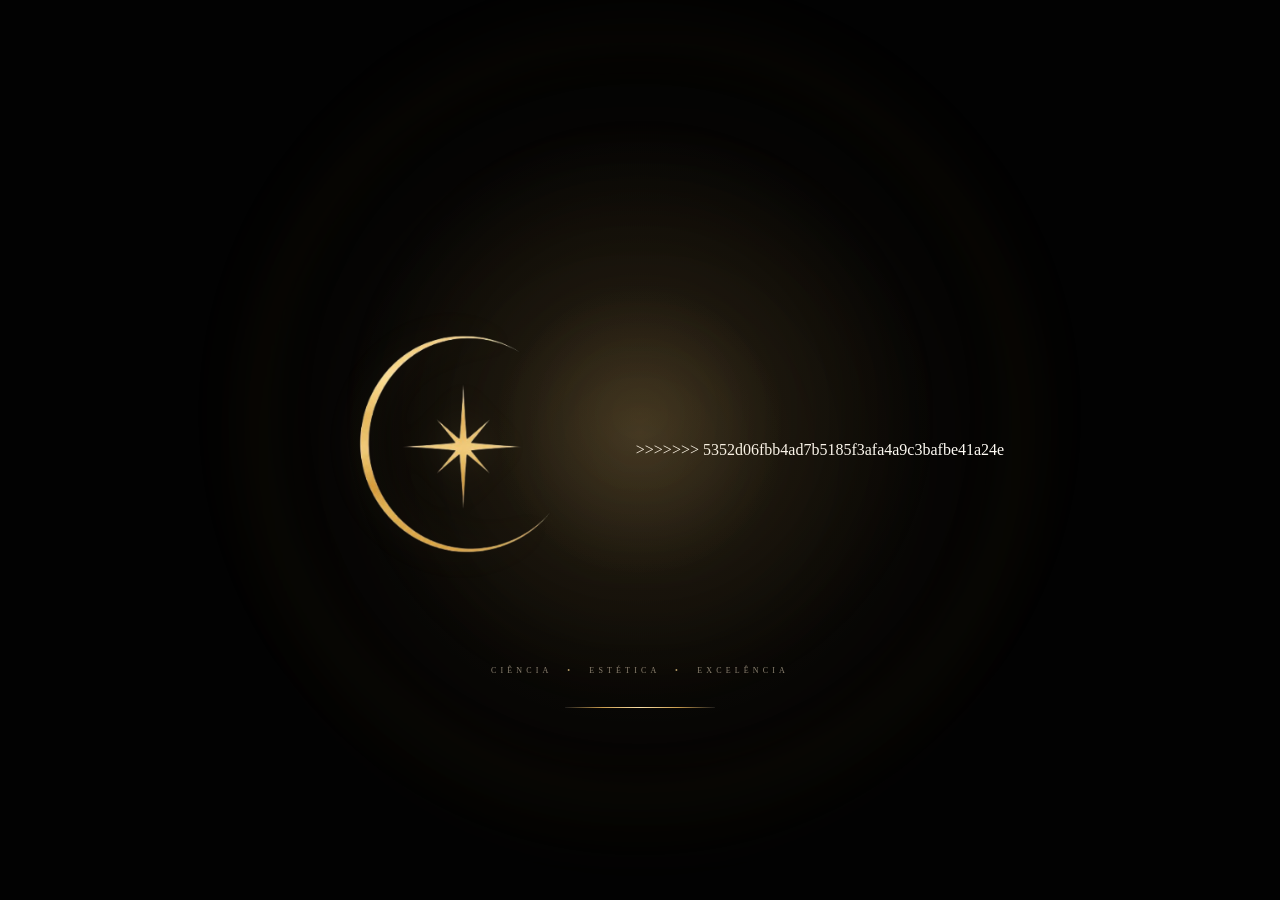
==== index.html @ 4d667b80 "Atualizar site da Orion Clinic" ====
<!doctype html>
<html lang="pt-BR">
<head>
  <meta charset="utf-8">
  <meta name="viewport" content="width=device-width, initial-scale=1">
  <meta name="description" content="ÓRION CLINIC — Ciência, Estética e Excelência. Procedimentos estéticos, resultados e formação profissional com Dr. Jeean Bernardes.">
<<<<<<< HEAD
  <title>ÓRION CLINIC — Ciência | Estética | Excelência</title>
  <link rel="preconnect" href="https://fonts.googleapis.com">
  <link rel="preconnect" href="https://fonts.gstatic.com" crossorigin>
  <link href="https://fonts.googleapis.com/css2?family=Cormorant+Garamond:wght@400;500;600;700&family=Manrope:wght@300;400;500;600;700&display=swap" rel="stylesheet">
  <link rel="stylesheet" href="css/style.css">
</head>
<body>
  <!-- Abertura com a logo real em PNG transparente -->
  <div class="intro" id="intro" aria-label="ÓRION CLINIC">
    <div class="intro-noise"></div>
    <div class="intro-orbit intro-orbit-a"></div>
    <div class="intro-orbit intro-orbit-b"></div>
    <div class="intro-glow"></div>
    <div class="intro-center">
      <div class="intro-line"></div>
      <img class="intro-logo" src="assets/logo/orion-logo-transparent.png" alt="ÓRION CLINIC">
      <p>CIÊNCIA <i></i> ESTÉTICA <i></i> EXCELÊNCIA</p>
    </div>
    <div class="intro-progress"><span></span></div>
=======
  <title>ÓRION CLINIC — Ciência, Estética e Excelência</title>
  <link rel="preconnect" href="https://fonts.googleapis.com">
  <link rel="preconnect" href="https://fonts.gstatic.com" crossorigin>
  <link href="https://fonts.googleapis.com/css2?family=Cormorant+Garamond:wght@400;500;600&family=Manrope:wght@400;500;600;700&display=swap" rel="stylesheet">
  <link rel="stylesheet" href="css/style.css">
</head>
<body>
  <div class="intro" id="intro" aria-label="ÓRION CLINIC">
    <div class="intro-aura"></div>
    <div class="intro-orbit intro-orbit-1"></div>
    <div class="intro-orbit intro-orbit-2"></div>
    <div class="intro-stage">
      <div class="intro-stage-sheen"></div>
      <img src="assets/logo/orion-symbol-original-upload.png" alt="ÓRION — símbolo original" class="intro-logo">
      <div class="intro-stage-glow"></div>
    </div>
    <div class="intro-caption">CIÊNCIA <span>•</span> ESTÉTICA <span>•</span> EXCELÊNCIA</div>
    <div class="intro-loader"><span></span></div>
>>>>>>> 5352d06fbb4ad7b5185f3afa4a9c3bafbe41a24e
  </div>

  <div class="site" id="site">
    <header class="header" id="header">
<<<<<<< HEAD
      <a class="brand" href="#inicio" aria-label="Órion Clinic — início">
        <img src="assets/logo/orion-logo-transparent.png" alt="ÓRION CLINIC">
      </a>
=======
      <a href="#inicio" class="brand" aria-label="Órion Clinic — Início">
        <img src="assets/logo/orion-logo-exact-ivory.png" alt="ÓRION CLINIC">
      </a>

>>>>>>> 5352d06fbb4ad7b5185f3afa4a9c3bafbe41a24e
      <nav class="nav" id="nav">
        <a class="active" href="#inicio">Início</a>
        <a href="#procedimentos">Procedimentos</a>
        <a href="#especialista">Dr. Jeean</a>
<<<<<<< HEAD
        <a href="#formacao">Cursos</a>
        <a href="#resultados">Resultados</a>
        <a href="#contato">Contato</a>
      </nav>
      <a class="header-cta whatsapp-link" data-message="Olá! Gostaria de agendar uma avaliação na Órion Clinic." href="https://wa.me/5531984200339" target="_blank" rel="noopener">
        <span>Agendar avaliação</span><b>↗</b>
      </a>
      <button class="menu-toggle" id="menuToggle" aria-label="Abrir menu" aria-expanded="false"><span></span><span></span></button>
=======
        <a href="cursos.html">Formação</a>
        <a href="#resultados">Resultados</a>
        <a href="#contato">Contato</a>
      </nav>

      <a class="header-cta whatsapp-link" data-message="Olá! Gostaria de agendar uma avaliação na Órion Clinic." href="https://wa.me/5531984200339" target="_blank" rel="noopener">
        <span>Agendar avaliação</span>
        <span class="btn-arrow">↗</span>
      </a>

      <button class="menu-toggle" id="menuToggle" aria-label="Abrir menu" aria-expanded="false">
        <span></span><span></span>
      </button>
>>>>>>> 5352d06fbb4ad7b5185f3afa4a9c3bafbe41a24e
    </header>

    <main>
      <section class="hero" id="inicio">
<<<<<<< HEAD
        <div class="hero-bg"></div>
        <div class="hero-overlay"></div>
        <div class="hero-layout">
        <div class="hero-content">
          <div class="hero-kicker"><span></span> ÓRION CLINIC <span></span></div>
          <p class="eyebrow">ESTÉTICA AVANÇADA</p>
          <h1>Realce sua beleza.<br><em>Valorize sua essência.</em></h1>
          <p class="hero-copy">Tratamentos personalizados para realçar o que há de mais único em você, com segurança, sofisticação e naturalidade.</p>
          <div class="hero-actions">
            <a class="btn btn-gold" href="#procedimentos">Conhecer procedimentos <span>→</span></a>
            <a class="btn btn-whatsapp whatsapp-link" data-message="Olá! Gostaria de agendar uma avaliação na Órion Clinic." href="https://wa.me/5531984200339" target="_blank" rel="noopener">
              <span class="wa-icon">⌁</span> Falar no WhatsApp
            </a>
          </div>
        </div>
        <div class="hero-photo">
          <div class="hero-photo-glow"></div>
          <img src="assets/images/dr-jeean-inicio.jpeg" alt="Dr. Jeean Bernardes" fetchpriority="high">
          <div class="hero-photo-caption"><span>DR. JEEAN BERNARDES</span><small>HARMONIZAÇÃO OROFACIAL</small></div>
        </div>
        </div>
        <div class="hero-side"><span>BELEZA</span><span>SAÚDE</span><span>CONFIANÇA</span></div>
        <a class="scroll-cue" href="#procedimentos"><span></span>Role para explorar</a>
      </section>

      <section class="procedures section" id="procedimentos">
        <div class="section-head">
          <div>
            <p class="eyebrow">PROCEDIMENTOS</p>
            <h2>Escolha o seu cuidado.<br><em>Veja de perto cada resultado.</em></h2>
          </div>
          <p class="section-intro">Cada procedimento ganhou sua própria experiência: fotos reais, detalhes e um contato direto para conversar sobre a avaliação.</p>
        </div>
        <div class="cards">
          <article class="procedure-card" data-title="Rinomodelação" data-category="Harmonização Facial" data-gallery="rinomodelacao">
            <img src="assets/procedimentos/rinomodelacao/01.png" alt="Rinomodelação — resultado" loading="lazy">
            <div class="card-shade"></div>
            <div class="card-top"><span>01</span><small>HARMONIZAÇÃO FACIAL</small></div>
            <div class="card-content">
              <h3>Rinomodelação</h3>
              <p>Veja os registros e conheça a proposta.</p>
              <button class="card-action" type="button">Ver procedimento <b>↗</b></button>
            </div>
          </article>
          <article class="procedure-card" data-title="Fios Espiculados PDO" data-category="Harmonização Facial" data-gallery="fios-espiculados-pdo">
            <img src="assets/procedimentos/fios-espiculados-pdo/01.png" alt="Fios Espiculados PDO — resultado" loading="lazy">
            <div class="card-shade"></div>
            <div class="card-top"><span>02</span><small>HARMONIZAÇÃO FACIAL</small></div>
            <div class="card-content">
              <h3>Fios Espiculados PDO</h3>
              <p>Veja os registros e conheça a proposta.</p>
              <button class="card-action" type="button">Ver procedimento <b>↗</b></button>
            </div>
          </article>
          <article class="procedure-card" data-title="Preenchimento Labial" data-category="Harmonização Facial" data-gallery="preenchimento-labial">
            <img src="assets/procedimentos/preenchimento-labial/01.png" alt="Preenchimento labial — resultado" loading="lazy">
            <div class="card-shade"></div>
            <div class="card-top"><span>03</span><small>HARMONIZAÇÃO FACIAL</small></div>
            <div class="card-content">
              <h3>Preenchimento Labial</h3>
              <p>Veja os registros e conheça a proposta.</p>
              <button class="card-action" type="button">Ver procedimento <b>↗</b></button>
            </div>
          </article>
          <article class="procedure-card" data-title="Estética Corporal" data-category="Estética Corporal" data-gallery="estetica-corporal">
            <img src="assets/procedimentos/estetica-corporal/capa.jpeg" alt="Estética Corporal" loading="lazy">
            <div class="card-shade"></div>
            <div class="card-top"><span>04</span><small>ESTÉTICA CORPORAL</small></div>
            <div class="card-content">
              <h3>Estética Corporal</h3>
              <p>Conheça a área de atendimento.</p>
              <button class="card-action" type="button">Ver procedimento <b>↗</b></button>
=======
        <div class="hero-media">
          <img src="assets/images/image-02.jpeg" alt="Atendimento estético na Órion Clinic">
        </div>
        <div class="hero-overlay"></div>
        <div class="hero-light"></div>
        <div class="hero-content reveal">
          <p class="eyebrow">ÓRION CLINIC · PARAUAPEBAS — PA</p>
          <h1>Realce sua beleza.<br><em>Valorize sua essência.</em></h1>
          <p class="hero-copy">Uma experiência estética pensada para valorizar seus traços, sua identidade e a sua forma de se sentir bem.</p>
          <div class="hero-actions">
            <a href="#procedimentos" class="btn btn-gold">Conhecer procedimentos <span>↗</span></a>
            <a href="https://wa.me/5531984200339" class="btn btn-ghost whatsapp-link" data-message="Olá! Gostaria de agendar uma avaliação na Órion Clinic." target="_blank" rel="noopener">
              <span class="whatsapp-icon" aria-hidden="true">WA</span> Falar no WhatsApp
            </a>
          </div>
        </div>
        <div class="hero-meta reveal">
          <span>BELEZA</span><i></i><span>SAÚDE</span><i></i><span>CONFIANÇA</span>
        </div>
        <a href="#procedimentos" class="scroll-cue" aria-label="Ir para procedimentos">
          <span class="scroll-dot"></span>
          <span>Explorar</span>
        </a>
      </section>

      <section class="procedures section" id="procedimentos">
        <div class="section-intro-row reveal">
          <div>
            <p class="eyebrow">PROCEDIMENTOS</p>
            <h2>Tratamentos com presença.<br><em>Resultados para olhar de perto.</em></h2>
          </div>
          <p class="section-intro">Conheça alguns dos procedimentos já apresentados pela clínica. Abra cada card para ver apenas as imagens correspondentes e falar diretamente com a equipe.</p>
        </div>

        <div class="procedure-grid">
          <article class="procedure-card reveal" data-title="Rinomodelação" data-category="Harmonização Facial" data-gallery="rinomodelacao">
            <div class="card-image"><img src="assets/procedimentos/rinomodelacao/01.png" alt="Rinomodelação" loading="lazy"></div>
            <div class="card-gradient"></div>
            <div class="card-index">01</div>
            <div class="card-content">
              <div class="card-category">HARMONIZAÇÃO FACIAL</div>
              <h3>Rinomodelação</h3>
              <button class="card-link" type="button">Ver resultados <span>↗</span></button>
            </div>
          </article>

          <article class="procedure-card reveal" data-title="Fios Espiculados PDO" data-category="Harmonização Facial" data-gallery="fios-espiculados-pdo">
            <div class="card-image"><img src="assets/procedimentos/fios-espiculados-pdo/01.png" alt="Fios Espiculados PDO" loading="lazy"></div>
            <div class="card-gradient"></div>
            <div class="card-index">02</div>
            <div class="card-content">
              <div class="card-category">HARMONIZAÇÃO FACIAL</div>
              <h3>Fios Espiculados PDO</h3>
              <button class="card-link" type="button">Ver resultados <span>↗</span></button>
            </div>
          </article>

          <article class="procedure-card reveal" data-title="Preenchimento Labial" data-category="Harmonização Facial" data-gallery="preenchimento-labial">
            <div class="card-image"><img src="assets/procedimentos/preenchimento-labial/01.png" alt="Preenchimento Labial" loading="lazy"></div>
            <div class="card-gradient"></div>
            <div class="card-index">03</div>
            <div class="card-content">
              <div class="card-category">HARMONIZAÇÃO FACIAL</div>
              <h3>Preenchimento Labial</h3>
              <button class="card-link" type="button">Ver resultados <span>↗</span></button>
            </div>
          </article>

          <article class="procedure-card reveal" data-title="Estética Corporal" data-category="Estética Corporal" data-gallery="estetica-corporal">
            <div class="card-image"><video class="card-video" src="assets/videos/estetica-corporal.mp4" muted autoplay loop playsinline preload="metadata" aria-label="Vídeo — Estética Corporal"></video></div>
            <div class="card-gradient"></div>
            <div class="card-index">04</div>
            <div class="card-content">
              <div class="card-category">ESTÉTICA CORPORAL</div>
              <h3>Estética Corporal</h3>
              <button class="card-link" type="button">Conhecer área <span>↗</span></button>
>>>>>>> 5352d06fbb4ad7b5185f3afa4a9c3bafbe41a24e
            </div>
          </article>
        </div>
      </section>

      <section class="specialist" id="especialista">
<<<<<<< HEAD
        <div class="specialist-photo">
          <img src="assets/images/image-01.jpeg" alt="Dr. Jeean Bernardes" loading="lazy">
          <div class="photo-caption"><span>DR. JEEAN BERNARDES</span><small>HARMONIZAÇÃO OROFACIAL</small></div>
        </div>
        <div class="specialist-info">
          <p class="eyebrow">O ESPECIALISTA</p>
          <h2>Dr. Jeean<br><em>Bernardes</em></h2>
          <p class="specialist-copy">Especialista em valorizar a beleza de forma personalizada, unindo técnica, sensibilidade estética e atenção a cada detalhe do atendimento.</p>
          <div class="credentials">
            <div><strong>HOF</strong><span>Harmonização Orofacial</span></div>
            <div><strong>Professor</strong><span>Atuação como professor na área</span></div>
            <div><strong>Palestrante</strong><span>Participação em eventos e apresentações</span></div>
            <div><strong>Mentor</strong><span>Atuação como mentor de outros profissionais</span></div>
            <div><strong>HOF TREND X</strong><span>Área e proposta associada à sua atuação</span></div>
          </div>
          <a class="text-link" href="#formacao">Conhecer formação profissional <span>→</span></a>
        </div>
      </section>

      <!-- Formação / cursos: sem inventar nomes, datas ou investimentos não fornecidos -->
      <section class="formation section" id="formacao">
        <div class="formation-intro">
          <div>
            <p class="eyebrow">FORMAÇÃO PROFISSIONAL</p>
            <h2>Aprenda com quem<br><em>atua na prática.</em></h2>
          </div>
          <p>Uma área dedicada aos cursos, mentorias e experiências profissionais do Dr. Jeean Bernardes. Consulte a programação atual diretamente com a equipe.</p>
        </div>
        <div class="course-feature">
          <div class="course-visual">
            <img src="assets/images/image-06.jpeg" alt="Dr. Jeean Bernardes — formação profissional" loading="lazy">
            <div class="course-visual-overlay"></div>
            <div class="course-mark">ÓRION<br><span>EDUCAÇÃO</span></div>
          </div>
          <div class="course-copy">
            <span class="course-number">FORMAÇÃO · 01</span>
            <h3>Cursos e<br><em>aperfeiçoamento</em></h3>
            <p>Conheça as formações disponíveis, o conteúdo de cada curso, formato das aulas, próximas turmas e condições de inscrição.</p>
            <div class="course-points">
              <div><b>01</b><span>Conteúdo e programa</span></div>
              <div><b>02</b><span>Formato e dinâmica</span></div>
              <div><b>03</b><span>Datas e próximas turmas</span></div>
            </div>
            <button class="btn btn-gold course-open" type="button">Quero conhecer os cursos <span>↗</span></button>
          </div>
        </div>
        <div class="education-strip">
          <div><span>PROFESSOR</span><strong>Experiência profissional</strong></div>
          <div><span>MENTOR</span><strong>Desenvolvimento de profissionais</strong></div>
          <div><span>PALESTRANTE</span><strong>Eventos e apresentações</strong></div>
          <div><span>HOF TREND X</span><strong>Atuação na área</strong></div>
        </div>
      </section>

      <section class="results section" id="resultados">
        <div class="section-head compact">
          <div><p class="eyebrow">RESULTADOS</p><h2>Imagens reais.<br><em>Detalhes que fazem a diferença.</em></h2></div>
          <p class="section-intro">Uma seleção de registros já presentes no projeto. Cada procedimento pode ser consultado individualmente para ver somente as imagens correspondentes.</p>
        </div>
        <div class="gallery">
          <figure class="gallery-tall"><img src="assets/procedimentos/rinomodelacao/01.png" alt="Rinomodelação — resultado" loading="lazy"><figcaption>Rinomodelação <span>↗</span></figcaption></figure>
          <figure><img src="assets/procedimentos/rinomodelacao/02.png" alt="Rinomodelação — resultado" loading="lazy"><figcaption>Rinomodelação <span>↗</span></figcaption></figure>
          <figure><img src="assets/procedimentos/fios-espiculados-pdo/01.png" alt="Fios Espiculados PDO — resultado" loading="lazy"><figcaption>Fios Espiculados PDO <span>↗</span></figcaption></figure>
          <figure class="gallery-wide"><img src="assets/procedimentos/preenchimento-labial/01.png" alt="Preenchimento labial — resultado" loading="lazy"><figcaption>Preenchimento Labial <span>↗</span></figcaption></figure>
          <figure class="gallery-video"><video src="assets/resultados/resultado-clinica.mp4" controls playsinline preload="metadata" poster="assets/procedimentos/estetica-corporal/capa.jpeg"></video><figcaption>Estética Corporal <span>▶</span></figcaption></figure>
=======
        <div class="specialist-photo reveal">
          <img src="assets/images/image-01.jpeg" alt="Dr. Jeean Bernardes" loading="lazy">
          <div class="specialist-photo-shade"></div>
          <div class="specialist-photo-label"><span>ÓRION CLINIC</span> DR. JEEAN BERNARDES <b>HARMONIZAÇÃO OROFACIAL</b></div>
          <div class="specialist-photo-stamp">DR. JEEAN<br><em>BERNARDES</em></div>
        </div>

        <div class="specialist-copy reveal">
          <p class="eyebrow">O ESPECIALISTA</p>
          <h2>Dr. Jeean<br><em>Bernardes</em></h2>
          <p class="lead">A clínica apresenta o Dr. Jeean Bernardes em uma atuação que conecta Harmonização Orofacial, ensino, palestras e mentorias, aproximando a prática profissional da formação de outros profissionais.</p>

          <div class="specialist-intro-panel">
            <span class="specialist-panel-number">01</span>
            <div>
              <small>ATUAÇÃO PROFISSIONAL</small>
              <h3>Uma presença que vai além do consultório.</h3>
              <p>Além da atuação em Harmonização Orofacial, o projeto destaca o Dr. Jeean como professor, palestrante e mentor. A formação profissional aparece como uma extensão natural dessa atuação apresentada pela clínica.</p>
            </div>
          </div>

          <div class="specialist-points">
            <article>
              <div class="point-top"><span>01</span><small>HARMONIZAÇÃO</small></div>
              <h3>HOF</h3>
              <p>Harmonização Orofacial como uma das principais frentes apresentadas pela clínica.</p>
            </article>
            <article>
              <div class="point-top"><span>02</span><small>ENSINO</small></div>
              <h3>Professor</h3>
              <p>Atuação como professor na área, conectando prática e formação profissional.</p>
            </article>
            <article>
              <div class="point-top"><span>03</span><small>CONTEÚDO</small></div>
              <h3>Palestrante</h3>
              <p>Participação em eventos e apresentações dentro da atuação profissional.</p>
            </article>
            <article>
              <div class="point-top"><span>04</span><small>DESENVOLVIMENTO</small></div>
              <h3>Mentor</h3>
              <p>Atuação como mentor de outros profissionais, dentro da proposta de formação.</p>
            </article>
          </div>

          <div class="specialist-trend">
            <div class="trend-mark">HOF<br><em>TREND X</em></div>
            <div>
              <span>DESTAQUE DE ATUAÇÃO</span>
              <h4>HOF TREND X</h4>
              <p>Área e proposta associada à atuação profissional do Dr. Jeean, também apresentada na frente de formação da clínica.</p>
            </div>
          </div>

          <div class="specialist-details">
            <div>
              <span>O QUE ESTA ÁREA REÚNE</span>
              <p>Atendimento, ensino, palestras, mentorias e uma proposta de formação apresentada pela Órion Clinic.</p>
            </div>
            <div>
              <span>PARA QUEM QUER SABER MAIS</span>
              <p>A equipe pode orientar sobre a formação profissional, os cursos disponíveis e os próximos detalhes.</p>
            </div>
          </div>

          <div class="specialist-actions">
            <a class="btn btn-dark" href="cursos.html">Conhecer a formação <span>↗</span></a>
            <a class="btn btn-whatsapp whatsapp-link" data-message="Olá! Gostaria de conhecer mais sobre a atuação e a formação do Dr. Jeean Bernardes." href="https://wa.me/5531984200339" target="_blank" rel="noopener"><span class="whatsapp-icon">WA</span> Falar com a equipe</a>
          </div>
        </div>
      </section>

      <section class="formation section" id="formacao">
        <div class="formation-top reveal">
          <div>
            <p class="eyebrow">FORMAÇÃO PROFISSIONAL</p>
            <h2>Do consultório<br><em>para a sala de aula.</em></h2>
          </div>
          <p>Uma experiência profissional para quem busca conhecer a atuação do Dr. Jeean, entender os formatos disponíveis e receber as informações atualizadas diretamente com a equipe.</p>
        </div>

        <div class="formation-feature reveal">
          <div class="formation-photo">
            <img src="assets/images/image-06.jpeg" alt="Dr. Jeean Bernardes — formação profissional" loading="lazy">
            <div class="formation-photo-overlay"></div>
            <span class="vertical-label">FORMAÇÃO · ÓRION</span>
          </div>
          <div class="formation-card">
            <div class="formation-card-top"><span>01</span><small>FORMAÇÃO PROFISSIONAL</small></div>
            <h3>Conheça os<br><em>cursos e formações.</em></h3>
            <p>Na página de formação você encontra uma apresentação mais completa e um canal direto para saber qual curso está disponível, como funciona e quais são as próximas informações.</p>
            <div class="formation-items">
              <div><span>01</span><strong>Programação atual</strong></div>
              <div><span>02</span><strong>Conteúdo e formato</strong></div>
              <div><span>03</span><strong>Datas e próximas turmas</strong></div>
            </div>
            <a class="btn btn-gold" href="cursos.html">Ver página de formação <span>↗</span></a>
          </div>
        </div>
      </section>

      <section class="results section" id="resultados">
        <div class="section-intro-row reveal">
          <div>
            <p class="eyebrow">RESULTADOS</p>
            <h2>Registros reais.<br><em>Uma leitura mais cuidadosa.</em></h2>
          </div>
          <p class="section-intro">Uma seleção de imagens e um vídeo já enviados para o projeto. Os registros são apresentados de forma limpa, com espaço para visualizar cada procedimento sem distrações.</p>
        </div>

        <div class="results-grid">
          <figure class="result-main reveal">
            <img src="assets/procedimentos/rinomodelacao/02.png" alt="Rinomodelação — registro" loading="lazy">
            <figcaption><span>Rinomodelação</span><b>↗</b></figcaption>
          </figure>
          <figure class="result-small reveal">
            <img src="assets/procedimentos/fios-espiculados-pdo/02.png" alt="Fios Espiculados PDO — registro" loading="lazy">
            <figcaption><span>Fios Espiculados PDO</span><b>↗</b></figcaption>
          </figure>
          <figure class="result-small reveal">
            <img src="assets/procedimentos/preenchimento-labial/03.png" alt="Preenchimento Labial — registro" loading="lazy">
            <figcaption><span>Preenchimento Labial</span><b>↗</b></figcaption>
          </figure>
          <figure class="result-wide reveal">
            <img src="assets/procedimentos/preenchimento-labial/04.png" alt="Preenchimento Labial — detalhe" loading="lazy">
            <figcaption><span>Detalhes do resultado</span><b>↗</b></figcaption>
          </figure>
          <figure class="result-video reveal">
            <video src="assets/videos/estetica-corporal.mp4" muted autoplay loop playsinline preload="metadata" aria-label="Vídeo — Estética Corporal"></video>
            <div class="video-badge"><span class="video-dot"></span> VÍDEO</div>
            <figcaption><span>Estética Corporal</span><b>▶</b></figcaption>
          </figure>
>>>>>>> 5352d06fbb4ad7b5185f3afa4a9c3bafbe41a24e
        </div>
      </section>

      <section class="location" id="contato">
<<<<<<< HEAD
        <div class="location-copy">
          <p class="eyebrow">ONDE ESTAMOS</p>
          <h2>Seu cuidado começa<br><em>pelo encontro.</em></h2>
          <p class="location-text">Estamos em Parauapebas, no Maranhão. Encontre a clínica no Google, confira as informações do local e, se já foi atendido, deixe sua avaliação para compartilhar sua experiência.</p>
          <div class="address-card">
            <span class="address-icon">⌖</span>
            <div><small>ENDEREÇO</small><strong>R. E, 901 — Maranhão<br>Parauapebas — PA, 68515-000</strong></div>
          </div>
          <div class="location-rating">
            <span class="rating-score">5,0</span>
            <span class="rating-stars" aria-label="5 de 5 estrelas">★★★★★</span>
            <span class="rating-label">14 avaliações no Google</span>
          </div>
          <div class="location-actions">
            <a class="btn btn-gold" href="https://www.google.com/maps/place/Instituto+Dr+Jeean+Bernardes/data=!4m2!3m1!1s0x0:0x12e4fb27f5d7a453?sa=X&ved=1t:2428&hl=pt-BR&gl=br&ictx=111" target="_blank" rel="noopener">Ver localização <span>↗</span></a>
            <a class="btn btn-review" href="https://search.google.com/local/writereview?placeid=ChIJ30Ff3H9R3ZIRU6TX9Sf75BI" target="_blank" rel="noopener">Avaliar no Google <span>★</span></a>
            <a class="btn btn-outline whatsapp-link" data-message="Olá! Estou em Parauapebas e gostaria de saber mais sobre a Órion Clinic." href="https://wa.me/5531984200339" target="_blank" rel="noopener"><span class="wa-icon">⌁</span> Falar com a clínica</a>
          </div>
        </div>
        <div class="map-card">
          <iframe title="Localização do Instituto Dr Jeean Bernardes" src="https://www.google.com/maps?q=Instituto%20Dr%20Jeean%20Bernardes%2C%20R.%20E%2C%20901%2C%20Parauapebas%20-%20PA%2C%2068515-000&query_place_id=ChIJ30Ff3H9R3ZIRU6TX9Sf75BI&output=embed" loading="lazy" referrerpolicy="no-referrer-when-downgrade"></iframe>
          <div class="map-overlay"><span>ÓRION CLINIC</span><small>Parauapebas · PA · VER NO GOOGLE</small></div>
=======
        <div class="location-copy reveal">
          <p class="eyebrow">ONDE ESTAMOS</p>
          <h2>Seu próximo encontro<br><em>começa aqui.</em></h2>
          <p class="lead">Para avaliação, informações sobre procedimentos ou formação profissional, fale diretamente com a equipe.</p>

          <div class="address-card">
            <div class="address-icon">⌖</div>
            <div>
              <span>ENDEREÇO</span>
              <strong>R. E, 901 — Maranhão<br>Parauapebas — PA, 68515-000</strong>
            </div>
          </div>

          <div class="location-actions">
            <a href="https://www.google.com/maps/search/?api=1&query=R.%20E%2C%20901%2C%20Maranh%C3%A3o%2C%20Parauapebas%20-%20PA%2C%2068515-000" class="btn btn-dark" target="_blank" rel="noopener">Abrir no Google Maps <span>↗</span></a>
            <a href="https://wa.me/5531984200339" class="btn btn-whatsapp whatsapp-link" data-message="Olá! Gostaria de falar com a Órion Clinic e saber mais sobre os atendimentos." target="_blank" rel="noopener"><span class="whatsapp-icon">WA</span> Falar com a clínica</a>
          </div>
        </div>

        <div class="map-wrap reveal">
          <div class="map-frame">
            <iframe title="Mapa — Órion Clinic" src="https://www.google.com/maps?q=R.%20E%2C%20901%2C%20Maranh%C3%A3o%2C%20Parauapebas%20-%20PA%2C%2068515-000&output=embed" loading="lazy" referrerpolicy="no-referrer-when-downgrade"></iframe>
            <div class="map-vignette"></div>
            <div class="map-label"><span>ÓRION CLINIC</span><small>Parauapebas · PA</small></div>
          </div>
>>>>>>> 5352d06fbb4ad7b5185f3afa4a9c3bafbe41a24e
        </div>
      </section>
    </main>

    <footer class="footer">
<<<<<<< HEAD
      <img src="assets/logo/orion-logo-transparent.png" alt="ÓRION CLINIC">
      <span>CIÊNCIA · ESTÉTICA · EXCELÊNCIA</span>
=======
      <div class="footer-brand"><img src="assets/logo/orion-logo-exact-ivory.png" alt="ÓRION CLINIC"><span>CIÊNCIA · ESTÉTICA · EXCELÊNCIA</span></div>
      <div class="footer-links"><a href="#inicio">Início</a><a href="#procedimentos">Procedimentos</a><a href="cursos.html">Formação</a><a href="#contato">Contato</a></div>
>>>>>>> 5352d06fbb4ad7b5185f3afa4a9c3bafbe41a24e
      <small>© 2026 Órion Clinic. Todos os direitos reservados.</small>
    </footer>
  </div>

<<<<<<< HEAD
  <!-- Modal de procedimento -->
=======
>>>>>>> 5352d06fbb4ad7b5185f3afa4a9c3bafbe41a24e
  <div class="procedure-modal" id="procedureModal" aria-hidden="true">
    <div class="modal-backdrop"></div>
    <div class="modal-panel">
      <button class="modal-close" id="modalClose" aria-label="Fechar">×</button>
<<<<<<< HEAD
      <div class="modal-gallery">
        <div class="modal-main-image modal-main-media">
          <img id="modalImage" src="" alt="">
          <video id="modalVideo" controls playsinline preload="metadata"></video>
        </div>
        <div class="modal-thumbs" id="modalThumbs"></div>
      </div>
      <div class="modal-body">
        <p class="eyebrow" id="modalCategory">PROCEDIMENTO</p>
        <h2 id="modalTitle"></h2>
        <p class="modal-description" id="modalDescription"></p>
        <div class="modal-details">
          <div><span>01</span><div><b>Galeria do procedimento</b><p>Veja somente os registros associados a este procedimento.</p></div></div>
          <div><span>02</span><div><b>Avaliação individual</b><p>A indicação e a abordagem são conversadas diretamente com a equipe.</p></div></div>
          <div><span>03</span><div><b>Atendimento</b><p>Fale com a Órion Clinic para receber orientações e agendar sua avaliação.</p></div></div>
        </div>
        <a class="btn btn-whatsapp whatsapp-link" id="modalWhatsapp" href="https://wa.me/5531984200339" target="_blank" rel="noopener"><span class="wa-icon">⌁</span> Quero falar sobre este procedimento</a>
=======
      <div class="modal-media" id="modalMedia"><div class="modal-media-bg"></div><img id="modalImage" src="" alt=""><video id="modalVideo" controls playsinline preload="metadata" aria-label="Vídeo do procedimento"></video><div class="modal-counter" id="modalCounter">01 / 01</div></div>
      <div class="modal-thumbs" id="modalThumbs"></div>
      <div class="modal-content">
        <p class="eyebrow" id="modalCategory">PROCEDIMENTO</p>
        <h2 id="modalTitle"></h2>
        <p id="modalDescription" class="modal-description"></p>
        <div class="modal-notes">
          <div><span>01</span><strong>Galeria exclusiva</strong><p>Somente as imagens deste procedimento aparecem aqui.</p></div>
          <div><span>02</span><strong>Avaliação individual</strong><p>A indicação e a abordagem são conversadas com a equipe.</p></div>
        </div>
        <a class="btn btn-whatsapp whatsapp-link" id="modalWhatsapp" href="https://wa.me/5531984200339" target="_blank" rel="noopener"><span class="whatsapp-icon">WA</span> Falar sobre este procedimento</a>
>>>>>>> 5352d06fbb4ad7b5185f3afa4a9c3bafbe41a24e
      </div>
    </div>
  </div>

<<<<<<< HEAD
  <!-- Modal de cursos -->
  <div class="course-modal" id="courseModal" aria-hidden="true">
    <div class="course-backdrop"></div>
    <div class="course-panel">
      <button class="modal-close" id="courseClose" aria-label="Fechar">×</button>
      <div class="course-panel-image"><img src="assets/images/image-06.jpeg" alt="Formação profissional com Dr. Jeean Bernardes"></div>
      <div class="course-panel-content">
        <p class="eyebrow">ÓRION EDUCAÇÃO</p>
        <h2>Quer saber qual curso<br><em>é o próximo?</em></h2>
        <p>Converse com a equipe para receber as informações atualizadas sobre os cursos e formações: programa, formato, datas, vagas e investimento.</p>
        <div class="course-info-list">
          <div><span>01</span><b>Programação atual</b></div>
          <div><span>02</span><b>Conteúdo e formato</b></div>
          <div><span>03</span><b>Próximas turmas</b></div>
          <div><span>04</span><b>Inscrição e condições</b></div>
        </div>
        <a class="btn btn-whatsapp whatsapp-link" id="courseWhatsapp" data-message="Olá! Gostaria de conhecer os cursos e formações do Dr. Jeean Bernardes. Poderiam me enviar a programação atual?" href="https://wa.me/5531984200339" target="_blank" rel="noopener"><span class="wa-icon">⌁</span> Quero receber as informações</a>
      </div>
    </div>
  </div>

  <a class="whatsapp whatsapp-link" data-message="Olá! Gostaria de falar com a Órion Clinic." href="https://wa.me/5531984200339" target="_blank" rel="noopener" aria-label="Falar no WhatsApp"><span class="wa-icon">⌁</span></a>
=======
  <a class="floating-whatsapp whatsapp-link" data-message="Olá! Gostaria de falar com a Órion Clinic." href="https://wa.me/5531984200339" target="_blank" rel="noopener" aria-label="Falar no WhatsApp"><span class="whatsapp-icon">WA</span></a>

>>>>>>> 5352d06fbb4ad7b5185f3afa4a9c3bafbe41a24e
  <script src="js/script.js"></script>
</body>
</html>
---- css/style.css ----
:root{
<<<<<<< HEAD
  --black:#070605;--black-2:#0c0a08;--panel:#12100d;--cream:#f4ecdd;--cream-2:#e8ddca;
  --gold:#bd9551;--gold-2:#e1c586;--gold-soft:rgba(225,197,134,.2);--line:rgba(225,197,134,.18);
  --muted:#9e9588;--muted-2:#746d63;--white:#fffdf8;--wa:#c8aa6d;
}
*{box-sizing:border-box}
html{scroll-behavior:smooth}
body{margin:0;background:var(--black);color:var(--white);font-family:Manrope,Arial,sans-serif;overflow-x:hidden}
body.lock{overflow:hidden}
a{color:inherit;text-decoration:none}button{font:inherit}

/* INTRO */
.intro{position:fixed;inset:0;z-index:9999;background:#020201;display:grid;place-items:center;overflow:hidden;transition:opacity .9s ease,visibility .9s ease}
.intro.hide{opacity:0;visibility:hidden;pointer-events:none}
.intro-noise{position:absolute;inset:-50%;opacity:.045;background-image:url("data:image/svg+xml,%3Csvg viewBox='0 0 180 180' xmlns='http://www.w3.org/2000/svg'%3E%3Cfilter id='n'%3E%3CfeTurbulence type='fractalNoise' baseFrequency='.85' numOctaves='3' stitchTiles='stitch'/%3E%3C/filter%3E%3Crect width='100%25' height='100%25' filter='url(%23n)' opacity='.8'/%3E%3C/svg%3E");transform:rotate(8deg)}
.intro-glow{position:absolute;width:620px;height:360px;border-radius:50%;background:radial-gradient(ellipse,rgba(185,145,77,.22),transparent 68%);filter:blur(25px);animation:introGlow 3s ease-in-out infinite alternate}
.intro-orbit{position:absolute;border:1px solid rgba(190,150,80,.15);border-radius:50%;transform:rotate(-18deg);animation:orbitIn 1.6s ease both}
.intro-orbit-a{width:820px;height:420px}.intro-orbit-b{width:980px;height:520px;opacity:.55;transform:rotate(28deg)}
.intro-center{position:relative;width:min(590px,78vw);display:flex;flex-direction:column;align-items:center;gap:22px;animation:introCenter 1.35s cubic-bezier(.2,.75,.2,1) both}
.intro-logo{display:block;width:min(520px,78vw);height:auto;object-fit:contain;filter:drop-shadow(0 0 22px rgba(218,180,100,.08));animation:logoIn 1.45s .15s cubic-bezier(.2,.8,.2,1) both}
.intro-line{width:80px;height:1px;background:linear-gradient(90deg,transparent,var(--gold-2),transparent);animation:lineIn 1s .5s both}
.intro-center p{margin:0;color:#b7a787;font-size:8px;letter-spacing:.5em;text-indent:.5em;opacity:.85;animation:labelIn 1s .8s both}.intro-center i{display:inline-block;width:3px;height:3px;border-radius:50%;background:var(--gold);vertical-align:middle;margin:0 12px}
.intro-progress{position:absolute;bottom:44px;width:110px;height:1px;background:rgba(255,255,255,.12);overflow:hidden}.intro-progress span{display:block;width:100%;height:100%;background:var(--gold-2);transform:translateX(-100%);animation:progress 3.35s linear both}
@keyframes introCenter{from{opacity:0;transform:translateY(18px) scale(.94);filter:blur(8px)}to{opacity:1;transform:none;filter:none}}@keyframes logoIn{from{opacity:0;transform:scale(.9)}to{opacity:1;transform:scale(1)}}@keyframes lineIn{from{width:0;opacity:0}to{width:80px;opacity:1}}@keyframes labelIn{from{opacity:0;transform:translateY(8px)}to{opacity:.85;transform:none}}@keyframes progress{to{transform:translateX(0)}}@keyframes introGlow{to{transform:scale(1.1);opacity:.75}}@keyframes orbitIn{from{opacity:0;transform:scale(.7) rotate(-18deg)}to{opacity:1;transform:scale(1) rotate(-18deg)}}

/* HEADER */
.site{opacity:0;transform:translateY(8px);transition:opacity .9s ease .15s,transform .9s ease .15s}.site.ready{opacity:1;transform:none}
.header{position:fixed;z-index:100;top:0;left:0;right:0;height:86px;display:flex;align-items:center;padding:0 4.8vw;border-bottom:1px solid transparent;transition:.35s;background:linear-gradient(180deg,rgba(5,4,3,.65),transparent)}
.header.scrolled{height:72px;background:rgba(7,6,5,.9);border-color:rgba(225,197,134,.12);backdrop-filter:blur(18px)}
.brand{width:154px;display:block}.brand img{width:100%;display:block;filter:brightness(0) invert(1) opacity(.92)}
.nav{display:flex;gap:29px;margin-left:auto;margin-right:32px;align-items:center}.nav a{position:relative;color:#b7afa4;font-size:10px;letter-spacing:.14em;text-transform:uppercase;padding:8px 0;transition:.25s}.nav a:hover,.nav a.active{color:#fff}.nav a.active:after{content:"";position:absolute;left:0;right:0;bottom:0;margin:auto;width:22px;height:1px;background:var(--gold-2)}
.header-cta{height:43px;border:1px solid rgba(224,196,138,.55);padding:0 17px 0 19px;display:flex;align-items:center;gap:16px;font-size:9px;letter-spacing:.12em;text-transform:uppercase;color:#ead8b5;transition:.3s}.header-cta b{font-size:15px;font-weight:400}.header-cta:hover{background:var(--gold);color:#090806;border-color:var(--gold)}
.menu-toggle{display:none;background:none;border:0;color:white;cursor:pointer}.menu-toggle span{display:block;width:24px;height:1px;background:#fff;margin:6px auto}

/* COMMON */
.section{padding:140px 5.5vw}.eyebrow{font-size:9px;letter-spacing:.34em;color:var(--gold-2);text-transform:uppercase;margin:0 0 20px}.section-head{display:grid;grid-template-columns:1.15fr .85fr;gap:8vw;align-items:end;margin-bottom:65px}.section-head h2,.formation-intro h2{font-family:"Cormorant Garamond",serif;font-weight:500;font-size:clamp(52px,5.3vw,88px);line-height:.88;letter-spacing:-.035em;margin:0;color:var(--cream)}h2 em,h1 em,h3 em{font-style:italic;color:var(--gold-2);font-weight:400}.section-intro{color:#938a7e;font-size:12px;line-height:1.9;max-width:500px;margin:0 0 4px}.btn{min-height:50px;padding:0 22px;display:inline-flex;align-items:center;justify-content:center;gap:18px;border:1px solid transparent;font-size:9px;letter-spacing:.14em;text-transform:uppercase;transition:.3s;cursor:pointer}.btn span:last-child{font-size:17px}.btn-gold{background:linear-gradient(110deg,#b38a49,#d2ae6d);color:#0a0806;border-color:#cba866}.btn-gold:hover{transform:translateY(-2px);box-shadow:0 12px 30px rgba(189,149,81,.18)}.btn-outline{border-color:rgba(226,204,165,.35);color:#eee7dc;background:rgba(255,255,255,.015)}.btn-outline:hover{border-color:var(--gold-2);background:rgba(189,149,81,.07)}.btn-whatsapp{border-color:rgba(197,166,102,.55);background:#0e0c0a;color:#e7d7b8}.btn-whatsapp:hover{background:#17130e;border-color:#dfbd78;transform:translateY(-2px)}.wa-icon{font-size:18px;line-height:0;transform:rotate(-18deg);display:inline-block}

/* HERO */
.hero{min-height:100vh;position:relative;display:flex;align-items:center;overflow:hidden}.hero-bg{position:absolute;inset:0;background-image:url("../assets/procedimentos/rinomodelacao/01.png");background-size:cover;background-position:center 34%;filter:saturate(.78);transform:scale(1.04)}.hero-overlay{position:absolute;inset:0;background:linear-gradient(90deg,rgba(5,4,3,.95) 0%,rgba(5,4,3,.78) 35%,rgba(5,4,3,.25) 70%,rgba(5,4,3,.62) 100%),linear-gradient(0deg,rgba(5,4,3,.85),transparent 38%,rgba(5,4,3,.28))}.hero-content{position:relative;z-index:2;width:min(780px,72vw);margin-left:10vw;padding-top:55px}.hero-kicker{display:flex;align-items:center;gap:12px;color:#c6ad7d;font-size:8px;letter-spacing:.35em;margin-bottom:30px}.hero-kicker span{width:28px;height:1px;background:#a9854b}.hero h1{font-family:"Cormorant Garamond",serif;font-size:clamp(68px,7.2vw,118px);font-weight:500;line-height:.79;letter-spacing:-.045em;margin:0 0 32px;color:#f8f2e9}.hero-copy{max-width:560px;color:#b5ada1;font-size:13px;line-height:1.9;margin:0 0 35px}.hero-actions{display:flex;gap:12px;flex-wrap:wrap}.hero-side{position:absolute;right:3.5vw;top:50%;transform:translateY(-50%);z-index:2;display:flex;flex-direction:column;gap:23px;writing-mode:vertical-rl;color:#a79b8c;font-size:8px;letter-spacing:.28em}.scroll-cue{position:absolute;z-index:2;bottom:32px;left:10vw;color:#81796f;font-size:8px;letter-spacing:.18em;text-transform:uppercase;display:flex;align-items:center;gap:12px}.scroll-cue span{display:block;width:35px;height:1px;background:#9b7a46}

/* PROCEDURES */
.procedures{background:#080706}.cards{display:grid;grid-template-columns:repeat(4,1fr);gap:14px}.procedure-card{position:relative;height:550px;overflow:hidden;background:#100e0c;border:1px solid rgba(225,197,134,.15);cursor:pointer}.procedure-card>img{position:absolute;inset:0;width:100%;height:100%;object-fit:cover;transition:transform .8s cubic-bezier(.2,.7,.2,1),filter .6s}.procedure-card:hover>img{transform:scale(1.055);filter:saturate(1.05)}.card-shade{position:absolute;inset:0;background:linear-gradient(180deg,rgba(0,0,0,.12),rgba(0,0,0,.03) 35%,rgba(0,0,0,.9) 100%)}.card-top{position:absolute;top:21px;left:22px;right:22px;display:flex;justify-content:space-between;align-items:center;color:#ead6ad}.card-top span{font-family:"Cormorant Garamond",serif;font-size:17px}.card-top small{font-size:7px;letter-spacing:.18em;color:#d1b77e}.card-content{position:absolute;left:25px;right:25px;bottom:25px}.card-content h3{font-family:"Cormorant Garamond",serif;font-weight:500;font-size:35px;line-height:.94;margin:0 0 9px;color:#fff8ed}.card-content p{font-size:10px;color:#c0b7aa;margin:0 0 22px;line-height:1.5}.card-action{width:100%;display:flex;justify-content:space-between;align-items:center;padding:13px 0;border:0;border-top:1px solid rgba(225,197,134,.3);background:none;color:#e6c987;text-transform:uppercase;letter-spacing:.16em;font-size:8px;cursor:pointer}.card-action b{font-size:17px;font-weight:400;transition:.25s}.procedure-card:hover .card-action b{transform:translateX(5px)}

/* SPECIALIST */
.specialist{display:grid;grid-template-columns:48% 52%;background:var(--cream);color:#18130e}.specialist-photo{min-height:780px;position:relative;overflow:hidden;background:#cfc5b5}.specialist-photo img{width:100%;height:100%;object-fit:cover;object-position:center top;display:block;filter:saturate(.9)}.specialist-photo:after{content:"";position:absolute;inset:0;background:linear-gradient(0deg,rgba(4,3,2,.62),transparent 34%)}.photo-caption{position:absolute;z-index:2;bottom:38px;left:40px;color:#fff;display:flex;flex-direction:column;gap:7px}.photo-caption span{font-family:"Cormorant Garamond",serif;font-size:22px;letter-spacing:.06em}.photo-caption small{font-size:7px;letter-spacing:.26em;color:#dfc18a}.specialist-info{padding:105px 7vw 100px 6vw;display:flex;flex-direction:column;justify-content:center}.specialist-info h2{font-family:"Cormorant Garamond",serif;font-size:clamp(62px,6vw,105px);line-height:.8;font-weight:500;letter-spacing:-.04em;margin:0 0 30px}.specialist-copy{max-width:650px;color:#6f665c;font-size:13px;line-height:1.85;margin:0 0 48px}.credentials{border-top:1px solid rgba(55,43,29,.18)}.credentials div{min-height:66px;display:grid;grid-template-columns:160px 1fr;align-items:center;border-bottom:1px solid rgba(55,43,29,.14)}.credentials strong{font-family:"Cormorant Garamond",serif;font-size:17px;font-weight:500;color:#9b7138}.credentials span{font-size:11px;color:#6d665d}.text-link{align-self:flex-start;margin-top:30px;font-size:9px;text-transform:uppercase;letter-spacing:.16em;color:#8b6634;border-bottom:1px solid rgba(139,102,52,.35);padding-bottom:8px}.text-link span{margin-left:10px;font-size:15px}

/* FORMATION */
.formation{background:#f4ecdd;color:#19140e}.formation-intro{display:grid;grid-template-columns:1.15fr .85fr;gap:8vw;align-items:end;margin-bottom:62px}.formation-intro h2{color:#17120d}.formation-intro>p{color:#70675d;font-size:12px;line-height:1.9;max-width:500px;margin:0 0 5px}.course-feature{display:grid;grid-template-columns:1.05fr .95fr;min-height:590px;background:#0b0907;color:#fff8ed;overflow:hidden}.course-visual{position:relative;min-height:590px;overflow:hidden}.course-visual img{width:100%;height:100%;object-fit:cover;object-position:center;display:block;filter:saturate(.7)}.course-visual-overlay{position:absolute;inset:0;background:linear-gradient(90deg,transparent 45%,rgba(8,6,5,.92)),linear-gradient(0deg,rgba(8,6,5,.5),transparent 55%)}.course-mark{position:absolute;left:32px;bottom:30px;font-family:"Cormorant Garamond",serif;font-size:34px;line-height:.72;letter-spacing:.08em;color:#f4e4c3}.course-mark span{font-family:Manrope,sans-serif;font-size:7px;letter-spacing:.35em;color:#c0a36c}.course-copy{padding:70px 65px;display:flex;flex-direction:column;justify-content:center}.course-number{font-size:8px;letter-spacing:.28em;color:#c7a96f}.course-copy h3{font-family:"Cormorant Garamond",serif;font-size:70px;line-height:.78;font-weight:500;margin:18px 0 26px;letter-spacing:-.04em}.course-copy>p{font-size:12px;line-height:1.85;color:#9f968a;max-width:460px;margin:0 0 30px}.course-points{border-top:1px solid rgba(225,197,134,.16);margin-bottom:30px}.course-points div{display:flex;align-items:center;gap:22px;border-bottom:1px solid rgba(225,197,134,.16);padding:14px 0}.course-points b{font-family:"Cormorant Garamond",serif;color:#c6a568;font-size:18px;font-weight:400}.course-points span{font-size:10px;color:#c4bbb0}.course-copy .btn{align-self:flex-start}.education-strip{display:grid;grid-template-columns:repeat(4,1fr);border:1px solid rgba(80,60,35,.16);border-top:0}.education-strip div{padding:25px 20px;border-right:1px solid rgba(80,60,35,.16)}.education-strip div:last-child{border-right:0}.education-strip span{display:block;font-size:7px;letter-spacing:.22em;color:#a57b3d;margin-bottom:7px}.education-strip strong{font-family:"Cormorant Garamond",serif;font-size:17px;font-weight:500;color:#33291e}

/* RESULTS */
.results{background:#080706}.gallery{display:grid;grid-template-columns:1.05fr .72fr .72fr 1.05fr;grid-auto-rows:400px;gap:13px}.gallery figure{position:relative;margin:0;overflow:hidden;background:#111}.gallery img{width:100%;height:100%;object-fit:cover;display:block;transition:.7s}.gallery figure:hover img{transform:scale(1.04)}.gallery figure:after{content:"";position:absolute;inset:0;background:linear-gradient(0deg,rgba(0,0,0,.72),transparent 45%)}.gallery figcaption{position:absolute;z-index:2;left:18px;right:18px;bottom:16px;display:flex;justify-content:space-between;color:#fff;font-size:9px;letter-spacing:.08em;text-transform:uppercase}.gallery figcaption span{color:#dfbd79;font-size:15px}.gallery-tall{grid-row:span 2}.gallery-wide{grid-column:span 1}.gallery-tall img{object-position:center}

/* LOCATION */
.location{display:grid;grid-template-columns:45% 55%;min-height:680px;background:#eee5d5;color:#17120d}.location-copy{padding:105px 7vw 90px 9vw;display:flex;flex-direction:column;justify-content:center}.location-copy h2{font-family:"Cormorant Garamond",serif;font-size:clamp(58px,5.4vw,86px);line-height:.83;font-weight:500;letter-spacing:-.04em;margin:0 0 27px}.location-text{max-width:500px;color:#6e655a;font-size:12px;line-height:1.85;margin:0 0 30px}.address-card{display:flex;gap:18px;align-items:flex-start;padding:20px 0;border-top:1px solid rgba(55,43,29,.16);border-bottom:1px solid rgba(55,43,29,.16);max-width:500px}.address-icon{font-size:28px;color:#a57b3d;line-height:1}.address-card small{display:block;color:#a57b3d;font-size:7px;letter-spacing:.25em;margin-bottom:8px}.address-card strong{font-family:"Cormorant Garamond",serif;font-size:19px;font-weight:500;line-height:1.2}.location-actions{display:flex;gap:10px;margin-top:28px;flex-wrap:wrap}.location-actions .btn-outline{color:#4c4339;border-color:rgba(80,60,35,.3)}.map-card{position:relative;min-height:680px;background:#cfc4b2;overflow:hidden}.map-card iframe{position:absolute;inset:0;width:100%;height:100%;border:0;filter:grayscale(1) contrast(.9) sepia(.15)}.map-overlay{position:absolute;left:28px;bottom:28px;background:rgba(10,8,6,.9);color:#fff;padding:16px 20px;border-left:2px solid var(--gold)}.map-overlay span{display:block;font-family:"Cormorant Garamond",serif;font-size:21px;letter-spacing:.08em}.map-overlay small{font-size:7px;letter-spacing:.22em;color:#c8a970}

/* FOOTER */
.footer{padding:50px 5vw 35px;border-top:1px solid rgba(225,197,134,.13);background:#060504;display:flex;align-items:center;gap:30px;flex-wrap:wrap}.footer img{width:170px;filter:brightness(0) invert(1) opacity(.9)}.footer span{font-size:8px;letter-spacing:.35em;color:#8c8172}.footer small{font-size:9px;color:#655f57;margin-left:auto}

/* FLOATING WHATSAPP */
.whatsapp{position:fixed;z-index:120;right:24px;bottom:24px;width:58px;height:58px;border-radius:50%;display:grid;place-items:center;background:#11100d;border:1px solid #c3a36a;color:#dfc17f;font-size:24px;box-shadow:0 12px 40px rgba(0,0,0,.4);transition:.3s}.whatsapp:before{content:"";position:absolute;inset:-6px;border:1px solid rgba(201,169,105,.15);border-radius:50%;animation:waPulse 2.6s infinite}.whatsapp:hover{transform:translateY(-5px);background:#19140d}@keyframes waPulse{50%{transform:scale(1.1);opacity:.25}100%{transform:scale(1);opacity:0}}

/* PROCEDURE MODAL */
.procedure-modal,.course-modal{position:fixed;inset:0;z-index:300;display:none}.procedure-modal.open,.course-modal.open{display:block}.modal-backdrop,.course-backdrop{position:absolute;inset:0;background:rgba(0,0,0,.84);backdrop-filter:blur(12px)}.modal-panel,.course-panel{position:absolute;left:50%;top:50%;transform:translate(-50%,-48%);width:min(1180px,94vw);max-height:90vh;background:#0d0b09;border:1px solid rgba(224,196,138,.28);box-shadow:0 35px 110px rgba(0,0,0,.7);overflow:hidden;display:grid;grid-template-columns:1.12fr .88fr}.modal-gallery{padding:16px;background:#080706;min-width:0}.modal-main-image{height:580px;overflow:hidden;background:#111}.modal-main-image img{width:100%;height:100%;object-fit:contain;display:block}.modal-thumbs{display:flex;gap:8px;overflow-x:auto;padding-top:12px}.modal-thumb{width:68px;height:68px;flex:0 0 68px;padding:0;border:1px solid rgba(255,255,255,.12);background:#111;overflow:hidden;cursor:pointer;opacity:.58;transition:.25s}.modal-thumb img{width:100%;height:100%;object-fit:cover}.modal-thumb.active,.modal-thumb:hover{opacity:1;border-color:#d6b777}.modal-body{padding:65px 54px;align-self:center}.modal-body h2,.course-panel-content h2{font-family:"Cormorant Garamond",serif;font-size:clamp(52px,5vw,76px);font-weight:500;line-height:.82;letter-spacing:-.04em;margin:0 0 20px}.modal-description{color:#a29a8e;line-height:1.85;font-size:12px;margin:0 0 28px}.modal-details{border-top:1px solid rgba(224,196,138,.16);margin-bottom:30px}.modal-details div{display:flex;gap:16px;padding:13px 0;border-bottom:1px solid rgba(224,196,138,.12)}.modal-details span,.course-info-list span{font-family:"Cormorant Garamond",serif;color:#d6b777;font-size:18px}.modal-details p{margin:0;color:#8e867b;font-size:10px;line-height:1.5}.modal-close{position:absolute;z-index:5;right:14px;top:12px;width:42px;height:42px;border-radius:50%;border:1px solid rgba(255,255,255,.22);background:rgba(0,0,0,.45);color:#fff;font-size:25px;cursor:pointer}.course-panel{grid-template-columns:.9fr 1.1fr;background:#f1e7d6;color:#19130d}.course-panel-image{min-height:620px;overflow:hidden;background:#c8bba8}.course-panel-image img{width:100%;height:100%;object-fit:cover;display:block;filter:saturate(.78)}.course-panel-content{padding:75px 65px;display:flex;flex-direction:column;justify-content:center}.course-panel-content h2{color:#17110d}.course-panel-content>p:not(.eyebrow){color:#70675d;font-size:12px;line-height:1.9;max-width:510px;margin:0 0 28px}.course-info-list{border-top:1px solid rgba(70,51,27,.15);margin-bottom:30px}.course-info-list div{display:flex;gap:18px;align-items:center;padding:12px 0;border-bottom:1px solid rgba(70,51,27,.15)}.course-info-list b{font-size:10px;font-weight:500;color:#5f564a}.course-panel-content .btn{align-self:flex-start}

@media(max-width:1180px){.nav{gap:18px;margin-right:18px}.cards{grid-template-columns:repeat(2,1fr)}.procedure-card{height:470px}.course-copy{padding:55px 45px}.course-copy h3{font-size:60px}.location-copy{padding-left:6vw}}
@media(max-width:900px){.header{height:72px;padding:0 6%}.brand{width:130px}.nav{position:absolute;top:72px;left:0;right:0;display:none;flex-direction:column;align-items:flex-start;padding:22px 6%;gap:0;background:rgba(7,6,5,.97);border-bottom:1px solid var(--line);backdrop-filter:blur(18px)}.nav.open{display:flex}.nav a{padding:13px 0;width:100%}.nav a.active:after{display:none}.header-cta{display:none}.menu-toggle{display:block;margin-left:auto}.hero{min-height:780px}.hero-content{margin-left:8%;width:82%}.hero h1{font-size:67px}.section{padding:105px 6%}.section-head,.formation-intro{grid-template-columns:1fr;gap:25px}.cards{grid-template-columns:1fr 1fr}.procedure-card{height:420px}.specialist{grid-template-columns:1fr}.specialist-photo{min-height:650px}.specialist-info{padding:80px 8%}.course-feature{grid-template-columns:1fr}.course-visual{min-height:520px}.course-copy{padding:60px 8%}.education-strip{grid-template-columns:1fr 1fr}.education-strip div:nth-child(2){border-right:0}.education-strip div:nth-child(-n+2){border-bottom:1px solid rgba(80,60,35,.16)}.gallery{grid-template-columns:1fr 1fr;grid-auto-rows:340px}.gallery-tall{grid-row:span 1}.location{grid-template-columns:1fr}.location-copy{padding:85px 8%}.map-card{min-height:520px}.modal-panel,.course-panel{width:min(720px,92vw);max-height:90vh;overflow:auto;grid-template-columns:1fr}.modal-main-image{height:450px}.course-panel-image{min-height:360px;max-height:420px}.course-panel-content{padding:45px 32px}}
@media(max-width:560px){.intro-logo{width:84vw}.intro-orbit-a{width:95vw;height:50vw}.intro-orbit-b{width:110vw;height:62vw}.intro-center p{font-size:6px;letter-spacing:.34em}.intro-center i{margin:0 7px}.hero{min-height:720px}.hero-bg{background-position:62% center}.hero-content{margin-left:7%;width:86%;padding-top:70px}.hero h1{font-size:54px}.hero-copy{font-size:12px}.hero-actions{flex-direction:column;align-items:flex-start}.hero-actions .btn{width:100%;max-width:310px}.hero-side,.scroll-cue{display:none}.cards{grid-template-columns:1fr}.procedure-card{height:450px}.section-head h2,.formation-intro h2{font-size:58px}.specialist-photo{min-height:500px}.specialist-info{padding:65px 7%}.specialist-info h2{font-size:67px}.credentials div{grid-template-columns:110px 1fr;min-height:70px}.course-copy h3{font-size:54px}.education-strip{grid-template-columns:1fr}.education-strip div,.education-strip div:nth-child(2){border-right:0;border-bottom:1px solid rgba(80,60,35,.16)}.gallery{grid-template-columns:1fr;grid-auto-rows:360px}.location-copy h2{font-size:60px}.location-actions{flex-direction:column;align-items:stretch}.location-actions .btn{width:100%}.map-card{min-height:450px}.footer{flex-direction:column;align-items:flex-start}.footer small{margin-left:0}.whatsapp{right:16px;bottom:16px;width:54px;height:54px}.modal-body{padding:35px 25px}.modal-main-image{height:360px}.course-panel-content h2{font-size:55px}.course-panel-image{min-height:300px}}

/* =========================================================
   AJUSTES FINAIS — DESKTOP + MOBILE
   ========================================================= */

/* Abertura mais lenta, suave e elegante */
.intro{transition:opacity 1.25s cubic-bezier(.22,.61,.36,1),visibility 1.25s linear}
.intro-center{animation:introCenter 1.9s cubic-bezier(.2,.75,.2,1) both}
.intro-logo{width:min(430px,68vw);animation:logoIn 2.15s .2s cubic-bezier(.2,.8,.2,1) both}
.intro-line{animation:lineIn 1.5s .85s both}
.intro-center p{animation:labelIn 1.6s 1.15s both}
.intro-progress span{animation:progress 4.6s linear both}
.intro-glow{animation:introGlow 4s ease-in-out infinite alternate}
.intro-orbit{animation:orbitIn 2.2s ease both}

/* Hero com a nova foto do Dr. sem corte */
.hero{min-height:100svh;background:#050403}
.hero-bg{background:#050403;transform:none}
.hero-overlay{background:linear-gradient(90deg,rgba(5,4,3,.98) 0%,rgba(5,4,3,.92) 38%,rgba(5,4,3,.35) 65%,rgba(5,4,3,.08) 100%),linear-gradient(0deg,rgba(5,4,3,.72),transparent 42%,rgba(5,4,3,.28))}
.hero-layout{position:relative;z-index:2;width:100%;min-height:100svh;display:grid;grid-template-columns:minmax(0,1.02fr) minmax(360px,.98fr);align-items:stretch}
.hero-content{width:auto;margin-left:clamp(7vw,10vw,12vw);padding:150px 30px 110px 0;align-self:center;max-width:760px}
.hero-photo{position:relative;min-height:100svh;display:flex;align-items:flex-end;justify-content:center;overflow:hidden;background:radial-gradient(circle at 45% 45%,rgba(191,151,83,.13),transparent 35%),#050403}
.hero-photo img{position:relative;z-index:2;width:100%;height:100%;max-height:100svh;object-fit:contain;object-position:center bottom;display:block;filter:saturate(.9) contrast(1.02);mix-blend-mode:normal}
.hero-photo:after{content:"";position:absolute;z-index:3;inset:0;background:linear-gradient(90deg,#050403 0%,rgba(5,4,3,.55) 7%,transparent 28%,transparent 72%,rgba(5,4,3,.15) 100%),linear-gradient(0deg,rgba(5,4,3,.55),transparent 28%);pointer-events:none}
.hero-photo-glow{position:absolute;z-index:1;width:70%;height:70%;border-radius:50%;background:radial-gradient(circle,rgba(211,174,103,.16),transparent 68%);filter:blur(30px);top:14%;left:16%}
.hero-photo-caption{position:absolute;z-index:4;left:28px;bottom:44px;display:flex;flex-direction:column;gap:6px;color:#fff}
.hero-photo-caption span{font-family:"Cormorant Garamond",serif;font-size:22px;letter-spacing:.08em}
.hero-photo-caption small{font-size:7px;letter-spacing:.27em;color:#d9bb7e}

/* Imagens das cards nunca são deformadas/cortadas */
.procedure-card{background:#0a0907}
.procedure-card>img{object-fit:contain;object-position:center;background:#0a0907}
.procedure-card .card-shade{background:linear-gradient(0deg,rgba(0,0,0,.9),rgba(0,0,0,.12) 62%,rgba(0,0,0,.08))}

/* Resultados: preserva a foto inteira */
.gallery figure{background:#080706}
.gallery img{object-fit:contain;background:#080706}
.gallery figure:after{background:linear-gradient(0deg,rgba(0,0,0,.72),transparent 38%)}

/* Modal de procedimento: estrutura estável, sem imagem cortada */
.procedure-modal,.course-modal{padding:12px}
.modal-panel,.course-panel{top:50%;left:50%;width:min(1220px,96vw);max-height:calc(100dvh - 24px);height:auto;transform:translate(-50%,-50%);border-radius:2px;overflow:hidden}
.modal-panel{grid-template-columns:minmax(0,1.08fr) minmax(360px,.92fr)}
.modal-gallery{min-width:0;display:flex;flex-direction:column;justify-content:center;padding:14px;background:#080706}
.modal-main-image{height:min(66dvh,690px);min-height:340px;background:#080706;display:grid;place-items:center}
.modal-main-image img{width:100%;height:100%;object-fit:contain;object-position:center;display:block}
.modal-thumbs{scrollbar-width:thin}
.modal-body{padding:clamp(35px,5vw,68px) clamp(28px,4.5vw,58px);max-height:calc(100dvh - 24px);overflow:auto}
.modal-details div{align-items:flex-start}
.modal-details div>div{display:block;padding:0;border:0}
.modal-details b{display:block;font-family:"Cormorant Garamond",serif;font-size:18px;font-weight:500;color:#eee2cf;margin-bottom:3px}
.modal-details p{font-size:10px}
.modal-close{width:40px;height:40px;right:12px;top:12px;background:rgba(0,0,0,.68);backdrop-filter:blur(8px)}

/* Cursos */
.course-panel-image img{object-fit:contain;background:#15120e}
.course-panel-image{background:#15120e}

/* Localização */
.btn-review{border:1px solid rgba(157,117,54,.5);background:#19140e;color:#d8b978}
.btn-review:hover{background:#251b10;border-color:#e1c586;transform:translateY(-2px)}
.location-actions{align-items:center}

/* Segurança contra overflow horizontal em telas pequenas */
html,body{max-width:100%;overflow-x:hidden}
img,iframe{max-width:100%}

/* TABLET */
@media (max-width:900px){
  .hero{min-height:auto;padding-top:72px}
  .hero-layout{min-height:auto;grid-template-columns:1fr}
  .hero-content{order:1;width:auto;margin:0;padding:72px 7vw 42px;max-width:none}
  .hero h1{font-size:clamp(56px,10vw,82px);line-height:.82}
  .hero-copy{max-width:600px}
  .hero-photo{order:2;min-height:620px;height:72vh;max-height:780px;align-items:flex-end}
  .hero-photo img{height:100%;width:100%;object-fit:contain;object-position:center bottom}
  .hero-photo:after{background:linear-gradient(0deg,rgba(5,4,3,.75),transparent 35%),linear-gradient(90deg,rgba(5,4,3,.15),transparent 30%,rgba(5,4,3,.15))}
  .hero-photo-caption{left:7vw;bottom:28px}
  .hero-side{display:none}
  .scroll-cue{left:7vw;bottom:18px}

  .cards{grid-template-columns:1fr 1fr}
  .procedure-card{height:470px}
  .procedure-card>img{object-fit:contain}

  .modal-panel,.course-panel{width:min(760px,96vw);max-height:calc(100dvh - 20px);overflow-y:auto;overflow-x:hidden;grid-template-columns:1fr}
  .modal-gallery{padding:10px}
  .modal-main-image{height:min(58dvh,560px);min-height:300px}
  .modal-body{max-height:none;padding:38px 30px 34px}
  .course-panel-image{min-height:360px;height:42vh;max-height:440px}
  .course-panel-content{padding:42px 30px}
}

/* MOBILE */
@media (max-width:560px){
  .intro-center{width:92vw;gap:15px}
  .intro-logo{width:min(360px,84vw)}
  .intro-glow{width:95vw;height:55vw}
  .intro-orbit-a{width:105vw;height:58vw}
  .intro-orbit-b{width:120vw;height:68vw}
  .intro-progress{bottom:28px;width:90px}

  .header{height:64px;padding:0 5vw}
  .header.scrolled{height:64px}
  .brand{width:118px}
  .menu-toggle{width:40px;height:40px}

  .hero{padding-top:64px}
  .hero-content{padding:58px 6vw 28px}
  .hero-kicker{font-size:7px;letter-spacing:.26em;margin-bottom:22px}
  .hero h1{font-size:clamp(50px,15vw,68px);line-height:.84;margin-bottom:23px}
  .hero-copy{font-size:11px;line-height:1.8;margin-bottom:25px}
  .hero-actions{gap:9px}
  .hero-actions .btn{width:100%;max-width:none;min-height:52px}
  .hero-photo{min-height:480px;height:66vh;max-height:690px}
  .hero-photo img{object-fit:contain;object-position:center bottom}
  .hero-photo-caption{left:6vw;bottom:24px}
  .hero-photo-caption span{font-size:18px}
  .hero-photo-caption small{font-size:6px;letter-spacing:.22em}

  .section{padding:82px 6vw}
  .section-head{margin-bottom:40px}
  .section-head h2,.formation-intro h2{font-size:clamp(48px,14vw,62px);line-height:.88}
  .section-intro{font-size:11px;line-height:1.75}

  .cards{grid-template-columns:1fr;gap:12px}
  .procedure-card{height:auto;min-height:430px}
  .procedure-card>img{height:100%;min-height:430px;object-fit:contain}
  .card-content{padding:26px 22px}
  .card-content h3{font-size:34px}
  .card-action{font-size:8px}

  .specialist-photo{min-height:560px;height:70vh}
  .specialist-photo img{object-fit:contain;background:#cfc5b5}
  .specialist-info{padding:58px 7vw}
  .specialist-info h2{font-size:clamp(58px,16vw,76px)}
  .specialist-copy{font-size:11px;line-height:1.8;margin-bottom:30px}
  .credentials div{grid-template-columns:105px 1fr;min-height:72px;gap:10px}
  .credentials strong{font-size:15px}
  .credentials span{font-size:10px;line-height:1.45}

  .course-visual{min-height:430px}
  .course-copy{padding:48px 7vw}
  .course-copy h3{font-size:clamp(50px,14vw,62px)}
  .education-strip{grid-template-columns:1fr}

  .gallery{grid-template-columns:1fr;grid-auto-rows:auto;gap:10px}
  .gallery figure,.gallery-tall,.gallery-wide{grid-row:auto;grid-column:auto;height:auto;min-height:340px}
  .gallery img{min-height:340px;height:100%;object-fit:contain}

  .location{grid-template-columns:1fr}
  .location-copy{padding:72px 7vw 55px}
  .location-copy h2{font-size:clamp(50px,14vw,64px);line-height:.86}
  .location-text{font-size:11px}
  .address-card{max-width:none}
  .location-actions{display:grid;grid-template-columns:1fr;gap:9px}
  .location-actions .btn{width:100%;min-height:52px}
  .map-card{min-height:430px;height:58vh;max-height:560px}
  .map-overlay{left:16px;bottom:16px;padding:13px 15px}

  .footer{padding:42px 6vw 30px;gap:18px}
  .footer img{width:145px}

  /* Modal ocupa a tela no celular e nunca esconde o conteúdo */
  .procedure-modal,.course-modal{padding:8px}
  .modal-panel,.course-panel{position:absolute;left:8px;right:8px;top:8px;bottom:8px;width:auto;max-height:none;height:auto;transform:none;border-radius:2px;display:block;overflow-y:auto;-webkit-overflow-scrolling:touch}
  .modal-gallery{padding:8px 8px 0}
  .modal-main-image{height:auto;min-height:0;aspect-ratio:4/5;background:#080706}
  .modal-main-image img{object-fit:contain;width:100%;height:100%}
  .modal-thumbs{padding:9px 0 10px;gap:7px}
  .modal-thumb{width:58px;height:58px;flex-basis:58px}
  .modal-body{padding:28px 20px 24px;overflow:visible}
  .modal-body h2,.course-panel-content h2{font-size:clamp(48px,14vw,62px);line-height:.86;margin-bottom:18px}
  .modal-description{font-size:11px;line-height:1.75;margin-bottom:22px}
  .modal-details{margin-bottom:22px}
  .modal-details div{gap:11px;padding:12px 0}
  .modal-details b{font-size:17px}
  .modal-details p{font-size:9px;line-height:1.55}
  .modal-body .btn,.course-panel-content .btn{width:100%;min-height:54px}
  .modal-close{position:sticky;float:right;margin:8px 8px -48px 0;top:8px;right:auto;z-index:20;width:38px;height:38px}

  .course-panel-image{height:46vh;min-height:280px;max-height:390px}
  .course-panel-content{padding:32px 20px 25px}

  .whatsapp{right:14px;bottom:14px;width:54px;height:54px}
}

@media (prefers-reduced-motion:reduce){
  *,*::before,*::after{animation-duration:.01ms!important;animation-iteration-count:1!important;scroll-behavior:auto!important;transition-duration:.01ms!important}
}

.gallery-video{position:relative;overflow:hidden;background:#080706}
.gallery-video video{width:100%;height:100%;min-height:400px;display:block;object-fit:contain;background:#080706}
@media(max-width:560px){.gallery-video,.gallery-video video{min-height:340px;height:340px}.gallery-video video{object-fit:contain}}


/* Google rating — localização */
.location-rating{display:flex;align-items:center;gap:.65rem;flex-wrap:wrap;margin:1.15rem 0 1.25rem}.rating-score{font-family:var(--font-display,serif);font-size:1.45rem;font-weight:600;color:var(--gold,#d7b36a)}.rating-stars{font-size:1rem;letter-spacing:.13em;color:var(--gold,#d7b36a)}.rating-label{font-size:.72rem;letter-spacing:.08em;text-transform:uppercase;color:rgba(255,255,255,.58)}@media(max-width:560px){.location-rating{gap:.5rem}.rating-stars{font-size:.92rem}.rating-label{font-size:.66rem}}


/* ESTÉTICA CORPORAL — galeria com fotos reais + vídeo */
.modal-main-media{position:relative;height:580px;overflow:hidden;background:#111;display:flex;align-items:center;justify-content:center}
.modal-main-media #modalImage,
.modal-main-media #modalVideo{width:100%;height:100%;object-fit:contain;display:block;background:#111}
.modal-main-media #modalVideo{display:none}
.modal-thumb-video{display:flex;align-items:center;justify-content:center;flex-direction:column;gap:5px;background:linear-gradient(145deg,#17120e,#090807);color:#d6b777}
.modal-thumb-video .thumb-play{font-size:18px;line-height:1}
.modal-thumb-video small{font-size:7px;letter-spacing:.18em;color:#c6baa7}
@media(max-width:900px){
  .modal-main-media{height:450px}
}
@media(max-width:560px){
  .modal-main-media{height:360px}
=======
  --ink:#090807;
  --ink-soft:#100f0d;
  --ink-card:#14120f;
  --paper:#f4efe5;
  --paper-2:#e9e0cf;
  --gold:#b98a45;
  --gold-light:#dfc38e;
  --gold-pale:#f0ddb4;
  --white:#fbf8f1;
  --text:#211d18;
  --muted:#8f887f;
  --muted-dark:#696259;
  --line-dark:rgba(255,255,255,.10);
  --line-light:rgba(33,29,24,.12);
  --green:#26392d;
  --shadow:0 30px 100px rgba(0,0,0,.34);
  --serif:"Cormorant Garamond",Georgia,serif;
  --sans:"Manrope",Arial,sans-serif;
}
*{box-sizing:border-box;margin:0;padding:0}
html{scroll-behavior:smooth;background:var(--ink)}
body{font-family:var(--sans);background:var(--ink);color:var(--white);overflow-x:hidden}
body.lock{overflow:hidden}
a{color:inherit;text-decoration:none}
button{font:inherit}
img{display:block;max-width:100%;height:auto}

/* INTRO — logo original, sem redesenho */
.intro{position:fixed;inset:0;z-index:3000;display:grid;place-items:center;background:
  radial-gradient(circle at 50% 45%,rgba(190,143,74,.12),transparent 28%),
  linear-gradient(180deg,#060504 0%,#0a0806 100%);transition:opacity .75s ease,visibility .75s ease}
.intro.hide{opacity:0;visibility:hidden;pointer-events:none}
.intro-glow{position:absolute;width:46vw;height:46vw;border-radius:50%;background:radial-gradient(circle,rgba(194,150,78,.20),transparent 68%);filter:blur(26px);opacity:.7}
.intro-grid{display:none}
.intro-card{position:relative;width:min(930px,78vw);padding:clamp(26px,4vw,54px);background:#fbfaf8;border:1px solid rgba(255,255,255,.75);box-shadow:0 32px 120px rgba(0,0,0,.60),0 0 80px rgba(190,143,74,.10);animation:introCardIn 1s cubic-bezier(.16,1,.3,1) both}
.intro-logo{width:100%;height:auto;object-fit:contain;animation:introLogoIn 1.15s .1s cubic-bezier(.16,1,.3,1) both}
.intro-loader{position:absolute;left:50%;bottom:34px;transform:translateX(-50%);width:min(210px,32vw);height:1px;background:rgba(255,255,255,.12);overflow:hidden}
.intro-loader span{display:block;width:0;height:100%;background:linear-gradient(90deg,transparent,var(--gold),#fff3d6);animation:introLoad 2.9s ease forwards}
.site{opacity:0;transform:translateY(12px);transition:opacity 1s ease,transform 1s cubic-bezier(.16,1,.3,1)}
.site.ready{opacity:1;transform:none}
@keyframes introCardIn{from{opacity:0;transform:translateY(16px) scale(.97)}to{opacity:1;transform:none}}
@keyframes introLogoIn{from{opacity:0;transform:scale(.94);filter:blur(7px)}to{opacity:1;transform:none;filter:none}}
@keyframes introLoad{to{width:100%}}

/* SHARED */
.eyebrow{font-size:10px;line-height:1;letter-spacing:.38em;text-transform:uppercase;color:var(--gold-light);font-weight:700}
.section{padding:clamp(84px,9vw,128px) 7vw}
.section-intro-row,.formation-top{display:grid;grid-template-columns:minmax(0,1.15fr) minmax(280px,.75fr);gap:80px;align-items:end;margin-bottom:52px}
.section-intro-row h2,.formation-top h2{margin-top:18px;font:500 clamp(3rem,5.3vw,5.8rem)/.86 var(--serif);letter-spacing:-.035em;color:var(--white)}
.section-intro-row h2 em,.formation-top h2 em,.specialist-copy h2 em,.formation-card h3 em,.courses-hero h1 em,.courses-feature-copy h2 em,.cta-box h2 em{color:var(--gold-light);font-style:italic}
.section-intro{font-size:13px;line-height:1.85;color:var(--muted);max-width:560px}
.reveal{opacity:0;transform:translateY(20px);transition:opacity .7s ease,transform .75s cubic-bezier(.16,1,.3,1)}
.reveal.visible{opacity:1;transform:none}

/* HEADER */
.header{position:fixed;top:0;left:0;right:0;z-index:1200;height:82px;display:grid;grid-template-columns:180px 1fr auto;align-items:center;padding:0 5.5vw;background:linear-gradient(180deg,rgba(7,6,5,.82),transparent);border-bottom:1px solid transparent;transition:background .3s ease,border-color .3s ease,backdrop-filter .3s ease}
.header.scrolled,.header.solid{background:rgba(8,7,6,.88);backdrop-filter:blur(18px);border-color:rgba(255,255,255,.08)}
.brand{width:145px;display:flex;align-items:center}
.brand img{width:100%;max-height:48px;object-fit:contain;object-position:left center;filter:drop-shadow(0 7px 18px rgba(0,0,0,.25))}
.nav{display:flex;justify-content:center;align-items:center;gap:30px}
.nav a{position:relative;padding:10px 0;color:#aaa198;font-size:10px;letter-spacing:.06em;transition:color .25s ease}
.nav a:hover,.nav a.active{color:#fff}
.nav a.active:after{content:"";position:absolute;left:0;right:0;bottom:1px;height:1px;background:var(--gold)}
.header-cta,.btn{display:inline-flex;align-items:center;justify-content:center;gap:12px;border:1px solid transparent;cursor:pointer;white-space:nowrap}
.header-cta{height:44px;padding:0 18px;border-color:rgba(214,176,112,.52);border-radius:999px;background:rgba(255,255,255,.02);color:#f5efe4;font-size:10px;transition:.3s ease}
.header-cta:hover{background:var(--gold);border-color:var(--gold);color:#16120d;transform:translateY(-1px)}
.btn{min-height:54px;padding:0 23px;border-radius:999px;font-size:10px;letter-spacing:.06em;transition:transform .25s ease,background .25s ease,border-color .25s ease,color .25s ease,box-shadow .25s ease}
.btn:hover{transform:translateY(-2px)}
.btn-gold{background:linear-gradient(135deg,#d2ab68,#b98a45);color:#16120e;box-shadow:0 16px 36px rgba(185,138,69,.18)}
.btn-gold:hover{box-shadow:0 20px 42px rgba(185,138,69,.26)}
.btn-ghost{border-color:rgba(255,255,255,.20);background:rgba(255,255,255,.035);color:#f7f1e7;backdrop-filter:blur(12px)}
.btn-ghost:hover{border-color:rgba(255,255,255,.42);background:rgba(255,255,255,.08)}
.btn-dark{background:#151310;border-color:#151310;color:#fff}
.btn-dark:hover{background:#211e19}
.btn-whatsapp{background:var(--green);border-color:rgba(147,188,160,.44);color:#eff7f0;box-shadow:0 15px 32px rgba(31,54,38,.16)}
.btn-whatsapp:hover{background:#314939;border-color:rgba(157,204,172,.65)}
.whatsapp-icon{display:inline-grid;place-items:center;width:24px;height:24px;border:1px solid rgba(177,219,188,.46);border-radius:50%;font-size:7px;font-weight:800;letter-spacing:-.02em;color:#eaf8ed}
.btn-arrow{font-size:16px;line-height:1}
.menu-toggle{display:none;width:44px;height:44px;border:0;background:none;color:#fff}
.menu-toggle span{display:block;width:20px;height:1px;background:#fff;margin:6px auto}

/* HERO */
.hero{position:relative;min-height:100vh;display:flex;align-items:center;overflow:hidden;padding:145px 7vw 92px}
.hero-media{position:absolute;inset:0;display:grid;place-items:center;overflow:hidden;background:#0d0b09}
.hero-media:before{content:"";position:absolute;inset:-4%;background:url('../assets/images/image-02.jpeg') center/cover no-repeat;filter:blur(24px) brightness(.34);transform:scale(1.08);opacity:.9}
.hero-media img{position:relative;width:100%;height:100%;object-fit:contain;object-position:center;filter:saturate(.9) contrast(1.03)}
.hero-overlay{position:absolute;inset:0;background:linear-gradient(90deg,rgba(7,6,5,.93) 0%,rgba(7,6,5,.70) 34%,rgba(7,6,5,.22) 67%,rgba(7,6,5,.58) 100%),linear-gradient(0deg,rgba(7,6,5,.88),transparent 40%,rgba(7,6,5,.24))}
.hero-light{position:absolute;right:8%;bottom:8%;width:34vw;height:34vw;border-radius:50%;background:radial-gradient(circle,rgba(191,143,73,.18),transparent 70%);filter:blur(22px)}
.hero-content{position:relative;z-index:2;max-width:700px}
.hero h1{margin:20px 0 24px;font:500 clamp(4rem,7.3vw,8rem)/.84 var(--serif);letter-spacing:-.045em}
.hero-copy{max-width:560px;font-size:14px;line-height:1.9;color:#d5cec3}
.hero-actions{display:flex;flex-wrap:wrap;gap:12px;margin-top:32px}
.hero-meta{position:absolute;z-index:2;right:6vw;bottom:66px;display:flex;align-items:center;gap:13px;color:#d0c7ba;font-size:8px;letter-spacing:.32em}
.hero-meta i{width:25px;height:1px;background:rgba(205,166,96,.48)}
.scroll-cue{position:absolute;z-index:2;left:7vw;bottom:30px;display:flex;align-items:center;gap:10px;color:#958d83;font-size:9px;letter-spacing:.20em;text-transform:uppercase}
.scroll-dot{width:7px;height:7px;border:1px solid var(--gold);border-radius:50%;box-shadow:0 0 0 4px rgba(185,138,69,.06)}

/* PROCEDIMENTOS */
.procedures{background:linear-gradient(180deg,#0b0a08 0%,#0d0c0a 100%)}
.procedure-grid{display:grid;grid-template-columns:repeat(4,minmax(0,1fr));gap:14px}
.procedure-card{position:relative;aspect-ratio:4/5;min-width:0;overflow:hidden;isolation:isolate;border:1px solid rgba(255,255,255,.09);background:#0f0e0c;cursor:pointer;box-shadow:0 16px 48px rgba(0,0,0,.18);transition:transform .42s cubic-bezier(.16,1,.3,1),border-color .3s ease,box-shadow .35s ease}
.procedure-card:hover{transform:translateY(-8px);border-color:rgba(208,167,99,.44);box-shadow:0 26px 74px rgba(0,0,0,.38)}
.card-image{position:absolute;inset:0;display:grid;place-items:center;background:linear-gradient(180deg,#181512,#0b0a09)}
.card-image img{width:100%;height:100%;object-fit:contain;object-position:center;transition:transform .7s cubic-bezier(.16,1,.3,1),filter .35s ease}
.procedure-card:hover .card-image img{transform:scale(1.025);filter:saturate(1.02)}
.card-gradient{position:absolute;inset:0;background:linear-gradient(180deg,rgba(5,4,4,.02) 22%,rgba(5,4,4,.10) 42%,rgba(5,4,4,.72) 75%,rgba(5,4,4,.96) 100%);z-index:1}
.card-index{position:absolute;z-index:2;top:16px;left:16px;width:36px;height:36px;display:grid;place-items:center;border:1px solid rgba(255,255,255,.24);border-radius:50%;background:rgba(7,6,5,.32);backdrop-filter:blur(10px);color:#f1eadf;font-size:8px;letter-spacing:.12em}
.card-content{position:absolute;z-index:2;left:18px;right:18px;bottom:18px}
.card-category{margin-bottom:9px;color:var(--gold-light);font-size:8px;letter-spacing:.26em}
.card-content h3{max-width:250px;margin-bottom:16px;color:#fff;font:500 clamp(1.85rem,2.9vw,2.75rem)/.93 var(--serif);letter-spacing:-.02em}
.card-link{width:100%;height:43px;padding:0 13px 0 14px;display:flex;align-items:center;justify-content:space-between;border:1px solid rgba(255,255,255,.18);background:rgba(255,255,255,.055);color:#f7f1e7;font-size:9px;letter-spacing:.06em;cursor:pointer;transition:.25s ease}
.card-link span{font-size:15px}
.card-link:hover{background:rgba(215,176,110,.92);border-color:rgba(215,176,110,.92);color:#17120c}

/* SPECIALIST */
.specialist{display:grid;grid-template-columns:minmax(0,1fr) minmax(0,1fr);background:var(--paper);color:var(--text)}
.specialist-photo{position:relative;min-height:720px;display:grid;place-items:center;overflow:hidden;background:#d9cebf}
.specialist-photo:before{content:"";position:absolute;inset:-6%;background:url('../assets/images/image-01.jpeg') center/cover no-repeat;filter:blur(20px) brightness(.86);transform:scale(1.08);opacity:.32}
.specialist-photo img{position:relative;z-index:1;width:100%;height:100%;object-fit:contain;object-position:center;background:rgba(238,231,219,.24)}
.specialist-photo-label{position:absolute;z-index:2;left:30px;right:30px;bottom:26px;padding-top:11px;border-top:1px solid rgba(255,255,255,.38);color:#fff;font-size:9px;letter-spacing:.28em}
.specialist-photo-label span{float:right;color:rgba(255,255,255,.72);letter-spacing:.16em}
.specialist-copy{padding:clamp(70px,8vw,120px) 7vw;display:flex;flex-direction:column;justify-content:center}
.specialist-copy h2{margin:20px 0 24px;font:500 clamp(3.8rem,6vw,6.2rem)/.82 var(--serif);letter-spacing:-.045em}
.specialist-copy .lead{max-width:590px;font-size:14px;line-height:1.9;color:#696159;margin-bottom:34px}
.credential-list{border-top:1px solid var(--line-light)}
.credential-list div{display:grid;grid-template-columns:155px 1fr;gap:24px;padding:15px 0;border-bottom:1px solid var(--line-light);align-items:center}
.credential-list span{color:#9c6e31;font:500 15px var(--serif)}
.credential-list strong{font-size:12px;font-weight:500;color:#6b645c}
.outline-link{align-self:flex-start;margin-top:30px;display:inline-flex;align-items:center;gap:17px;padding-bottom:10px;border-bottom:1px solid rgba(132,91,41,.45);color:#4b4034;font-size:10px;letter-spacing:.08em;transition:.25s ease}
.outline-link:hover{gap:22px;color:#8f6331}

/* FORMATION */
.formation{background:#0d0c0a}
.formation-top>p{font-size:13px;line-height:1.9;color:var(--muted);max-width:540px}
.formation-feature{display:grid;grid-template-columns:minmax(0,.97fr) minmax(0,1.03fr);min-height:660px;border:1px solid rgba(255,255,255,.08);background:#12110f;overflow:hidden}
.formation-photo{position:relative;display:grid;place-items:center;overflow:hidden;background:#14120f}
.formation-photo:before{content:"";position:absolute;inset:-5%;background:url('../assets/images/image-06.jpeg') center/cover no-repeat;filter:blur(20px) brightness(.36);transform:scale(1.08);opacity:.8}
.formation-photo img{position:relative;z-index:1;width:100%;height:100%;object-fit:contain;object-position:center}
.formation-photo-overlay{position:absolute;inset:0;z-index:2;background:linear-gradient(180deg,rgba(7,6,5,.03) 45%,rgba(7,6,5,.75) 100%)}
.vertical-label{position:absolute;z-index:3;left:24px;bottom:26px;color:#fff;font-size:8px;letter-spacing:.38em;text-transform:uppercase}
.formation-card{padding:clamp(46px,5vw,72px);display:flex;flex-direction:column;justify-content:center}
.formation-card-top{display:flex;align-items:center;justify-content:space-between;color:#9f907a;border-bottom:1px solid rgba(255,255,255,.08);padding-bottom:14px;margin-bottom:34px}
.formation-card-top span{font-size:9px;color:var(--gold-light)}.formation-card-top small{font-size:8px;letter-spacing:.25em}
.formation-card h3{font:500 clamp(3.4rem,5vw,5.6rem)/.85 var(--serif);letter-spacing:-.04em;margin-bottom:24px}
.formation-card>p{max-width:570px;color:#9d968d;font-size:13px;line-height:1.9}
.formation-items{margin:32px 0;border-top:1px solid rgba(255,255,255,.08)}
.formation-items div{display:grid;grid-template-columns:34px 1fr;padding:13px 0;border-bottom:1px solid rgba(255,255,255,.08)}
.formation-items span{font-size:8px;color:var(--gold)}.formation-items strong{font-size:11px;color:#dbd4ca;font-weight:500}
.formation-card .btn{align-self:flex-start}

/* RESULTADOS */
.results{background:#0b0a09}
.results-grid{display:grid;grid-template-columns:1.2fr .82fr .82fr;grid-template-rows:390px 290px;gap:14px}
.results-grid figure{position:relative;min-height:0;overflow:hidden;background:#12100d;border:1px solid rgba(255,255,255,.08)}
.results-grid figure img{width:100%;height:100%;object-fit:contain;object-position:center;transition:transform .65s cubic-bezier(.16,1,.3,1)}
.results-grid figure:hover img{transform:scale(1.02)}
.result-main{grid-column:1;grid-row:1/3}
.result-small:nth-of-type(2){grid-column:2;grid-row:1}
.result-small:nth-of-type(3){grid-column:3;grid-row:1}
.result-wide{grid-column:2/4;grid-row:2}
.results-grid figure:after{content:"";position:absolute;inset:auto 0 0;height:42%;background:linear-gradient(transparent,rgba(4,3,3,.74));pointer-events:none}
.results-grid figcaption{position:absolute;z-index:2;left:16px;right:16px;bottom:14px;display:flex;justify-content:space-between;align-items:center;color:#fff;font-size:9px;letter-spacing:.08em}
.results-grid figcaption b{font-size:16px;font-weight:400}

/* LOCATION */
.location{display:grid;grid-template-columns:minmax(0,.88fr) minmax(0,1.12fr);background:var(--paper);color:var(--text)}
.location-copy{padding:clamp(80px,8vw,110px) 7vw;display:flex;flex-direction:column;justify-content:center}
.location-copy h2{margin:20px 0 22px;font:500 clamp(3.5rem,5.6vw,5.8rem)/.86 var(--serif);letter-spacing:-.04em}
.location-copy h2 em{color:#9a6a2d;font-style:italic}
.location-copy .lead{max-width:520px;color:#6f685f;font-size:13px;line-height:1.9}
.address-card{display:flex;gap:16px;align-items:flex-start;margin:32px 0 26px;padding:20px 0;border-top:1px solid var(--line-light);border-bottom:1px solid var(--line-light)}
.address-icon{width:34px;height:34px;border:1px solid rgba(149,103,42,.38);border-radius:50%;display:grid;place-items:center;color:#906431;font-size:14px;flex:none}
.address-card span{display:block;margin-bottom:6px;font-size:8px;letter-spacing:.25em;color:#9a7040}
.address-card strong{font-size:12px;line-height:1.7;font-weight:500;color:#4e463c}
.location-actions{display:flex;flex-wrap:wrap;gap:10px}
.map-wrap{padding:34px 5vw 34px 0;background:var(--paper)}
.map-frame{position:relative;width:100%;height:100%;min-height:560px;overflow:hidden;background:#d7cfbf;border:1px solid rgba(30,25,20,.10)}
.map-frame iframe{width:100%;height:100%;border:0;display:block;filter:grayscale(.8) sepia(.1) contrast(.96)}
.map-vignette{position:absolute;inset:0;pointer-events:none;box-shadow:inset 0 0 0 1px rgba(255,255,255,.14),inset 0 0 90px rgba(0,0,0,.15)}
.map-label{position:absolute;left:18px;bottom:18px;display:flex;flex-direction:column;gap:4px;padding:12px 14px;background:rgba(12,11,9,.88);color:#fff;border:1px solid rgba(194,152,87,.35);backdrop-filter:blur(12px)}
.map-label span{font-size:9px;letter-spacing:.22em}.map-label small{font-size:8px;color:#c8bcae}

/* FOOTER */
.footer{display:grid;grid-template-columns:1fr auto auto;gap:34px;align-items:end;padding:46px 7vw 42px;background:#070605;border-top:1px solid rgba(255,255,255,.08)}
.footer-brand img{width:155px;max-height:52px;object-fit:contain;object-position:left center}.footer-brand span{display:block;margin-top:13px;color:#777066;font-size:7px;letter-spacing:.32em}.footer-links{display:flex;gap:22px}.footer-links a{font-size:9px;color:#8d857a}.footer-links a:hover{color:#fff}.footer small{font-size:8px;color:#625c55}

/* MODAL — cabe na tela e nunca corta a foto */
.procedure-modal{position:fixed;inset:0;z-index:2500;display:grid;place-items:center;opacity:0;visibility:hidden;transition:opacity .28s ease,visibility .28s ease}
.procedure-modal.open{opacity:1;visibility:visible}
.modal-backdrop{position:absolute;inset:0;background:rgba(0,0,0,.82);backdrop-filter:blur(14px)}
.modal-panel{position:relative;z-index:2;width:min(1120px,94vw);height:min(760px,calc(100vh - 64px));display:grid;grid-template-columns:minmax(0,1.04fr) minmax(360px,.96fr);overflow:hidden;background:var(--paper);color:var(--text);box-shadow:0 40px 140px rgba(0,0,0,.62);transform:translateY(22px) scale(.985);transition:transform .42s cubic-bezier(.16,1,.3,1)}
.procedure-modal.open .modal-panel{transform:none}
.modal-close{position:absolute;z-index:10;top:14px;right:14px;width:40px;height:40px;border-radius:50%;border:1px solid rgba(20,16,12,.18);background:rgba(247,243,236,.92);color:#1b1713;cursor:pointer;font-size:22px;line-height:1;box-shadow:0 8px 24px rgba(0,0,0,.10)}
.modal-media{position:relative;min-width:0;height:100%;display:grid;place-items:center;background:#0d0c0a;overflow:hidden}
.modal-media:before{content:"";position:absolute;inset:-4%;background:var(--modal-bg,#16130f);filter:blur(20px);transform:scale(1.06)}
.modal-media img{position:relative;z-index:1;width:100%;height:100%;object-fit:contain;object-position:center}
.modal-counter{position:absolute;z-index:3;left:16px;bottom:16px;padding:7px 10px;background:rgba(9,8,7,.62);border:1px solid rgba(255,255,255,.18);color:#fff;font-size:8px;letter-spacing:.16em}
.modal-thumbs{position:absolute;left:16px;bottom:16px;z-index:4;display:flex;gap:6px;max-width:55%;overflow:auto;padding-right:70px}
.modal-thumbs::-webkit-scrollbar{height:3px}.modal-thumbs::-webkit-scrollbar-thumb{background:rgba(255,255,255,.35)}
.modal-thumbs button{width:48px;height:48px;flex:0 0 48px;padding:0;border:1px solid rgba(255,255,255,.20);background:#161412;overflow:hidden;cursor:pointer;opacity:.64;transition:.2s ease}
.modal-thumbs button.active,.modal-thumbs button:hover{opacity:1;border-color:var(--gold)}
.modal-thumbs img{width:100%;height:100%;object-fit:contain;background:#0c0b09}
.modal-content{min-width:0;padding:54px 46px 42px;display:flex;flex-direction:column;justify-content:center;overflow:auto}
.modal-content h2{margin:15px 0 14px;font:500 clamp(3rem,4.5vw,5.2rem)/.84 var(--serif);letter-spacing:-.042em}
.modal-description{max-width:520px;color:#6e665d;font-size:12px;line-height:1.75}
.modal-notes{margin:22px 0;border-top:1px solid var(--line-light)}
.modal-notes div{display:grid;grid-template-columns:28px 1fr;gap:7px;padding:12px 0;border-bottom:1px solid var(--line-light)}
.modal-notes span{font-size:8px;color:#9b6c2f;padding-top:3px}.modal-notes strong{font:500 16px/1 var(--serif);color:#2a221b}.modal-notes p{grid-column:2;color:#70695f;font-size:9px;line-height:1.6;margin-top:2px}
.modal-content .btn{width:100%;min-height:50px}

/* COURSES PAGE */
.courses-page{background:var(--ink)}
.courses-hero{position:relative;min-height:100vh;display:flex;align-items:flex-end;padding:150px 7vw 92px;overflow:hidden}
.courses-hero-media{position:absolute;inset:0;display:grid;place-items:center;background:#0e0c0a;overflow:hidden}
.courses-hero-media:before{content:"";position:absolute;inset:-4%;background:url('../assets/images/image-06.jpeg') center/cover no-repeat;filter:blur(22px) brightness(.38);transform:scale(1.08)}
.courses-hero-media img{position:relative;width:100%;height:100%;object-fit:contain;object-position:center;filter:saturate(.9)}
.courses-hero-overlay{position:absolute;inset:0;background:linear-gradient(90deg,rgba(6,5,4,.95),rgba(6,5,4,.64) 48%,rgba(6,5,4,.26) 100%),linear-gradient(0deg,rgba(6,5,4,.86),transparent 54%)}
.courses-hero-content{position:relative;z-index:2;max-width:900px}
.back-link{display:inline-flex;align-items:center;gap:9px;margin-bottom:42px;color:#aaa198;font-size:9px;letter-spacing:.08em}.back-link:hover{color:#fff}
.courses-hero h1{margin:18px 0 24px;font:500 clamp(3.8rem,6.9vw,7.2rem)/.84 var(--serif);letter-spacing:-.045em}.courses-hero-content>p:not(.eyebrow){max-width:660px;margin-bottom:30px;color:#d0c7bc;font-size:14px;line-height:1.9}
.courses-panel{background:var(--paper);color:var(--text)}.courses-panel .section-intro{color:#70695f}.courses-panel .section-intro-row h2{color:#1d1915}
.course-steps{display:grid;grid-template-columns:repeat(3,minmax(0,1fr));gap:12px}.course-step{padding:30px 28px;min-height:250px;border:1px solid rgba(30,25,20,.11);background:rgba(255,255,255,.20);transition:.3s ease}.course-step:hover{transform:translateY(-4px);border-color:rgba(151,106,52,.28);box-shadow:0 18px 46px rgba(42,34,25,.08)}.course-step span{font-size:8px;color:#9a6b30}.course-step h3{margin:56px 0 12px;font:500 32px/.96 var(--serif);color:#211c17}.course-step p{font-size:11px;line-height:1.8;color:#6f675d}
.courses-feature{display:grid;grid-template-columns:minmax(0,.92fr) minmax(0,1.08fr);min-height:720px;background:#11100e}.courses-feature-photo{position:relative;display:grid;place-items:center;overflow:hidden;background:#13110f}.courses-feature-photo:before{content:"";position:absolute;inset:-4%;background:url('../assets/images/image-01.jpeg') center/cover no-repeat;filter:blur(20px) brightness(.40);transform:scale(1.08)}.courses-feature-photo img{position:relative;z-index:1;width:100%;height:100%;object-fit:contain}.courses-feature-photo span{position:absolute;z-index:2;left:25px;right:25px;bottom:24px;padding-top:11px;border-top:1px solid rgba(255,255,255,.22);color:#fff;font-size:8px;letter-spacing:.28em}
.courses-feature-copy{padding:90px 8vw;display:flex;flex-direction:column;justify-content:center}.courses-feature-copy h2{margin:18px 0 22px;font:500 clamp(3.6rem,5.6vw,6.3rem)/.84 var(--serif);letter-spacing:-.045em}.courses-feature-copy>p:not(.eyebrow){max-width:560px;color:#a49c91;font-size:13px;line-height:1.9}.course-facts{margin:30px 0;border-top:1px solid rgba(255,255,255,.08)}.course-facts div{display:grid;grid-template-columns:34px 1fr;padding:13px 0;border-bottom:1px solid rgba(255,255,255,.08)}.course-facts b{font-size:8px;color:var(--gold)}.course-facts span{font-size:10px;color:#d9d1c5}.courses-cta{background:#0a0908}.cta-box{max-width:920px;margin:0 auto;padding:84px 8vw;text-align:center;background:radial-gradient(circle at 50% 40%,rgba(190,143,74,.12),transparent 54%),#0f0e0c;border:1px solid rgba(192,149,89,.22)}.cta-box h2{margin:18px 0 18px;font:500 clamp(3.5rem,5.4vw,6rem)/.85 var(--serif);letter-spacing:-.042em}.cta-box p:not(.eyebrow){max-width:520px;margin:0 auto 26px;color:#9b9388;font-size:12px;line-height:1.8}

/* FLOATING WHATSAPP */
.floating-whatsapp{position:fixed;right:22px;bottom:22px;z-index:1400;width:58px;height:58px;border-radius:50%;display:grid;place-items:center;background:var(--green);border:1px solid rgba(145,190,157,.56);box-shadow:0 16px 42px rgba(0,0,0,.34);transition:.25s ease}.floating-whatsapp:hover{transform:translateY(-4px) scale(1.02);background:#314737}.floating-whatsapp .whatsapp-icon{width:28px;height:28px;font-size:8px}

/* RESPONSIVE */
@media(max-width:1180px){
  .header{grid-template-columns:165px 1fr auto;padding:0 4vw}.nav{gap:18px}.section{padding-left:5vw;padding-right:5vw}.procedure-grid{grid-template-columns:repeat(2,minmax(0,1fr))}.specialist-copy{padding-left:6vw;padding-right:6vw}.location-copy{padding-left:6vw;padding-right:6vw}.map-wrap{padding-right:4vw}
}
@media(max-width:900px){
  .header{height:74px;grid-template-columns:145px auto;padding:0 5vw}.brand{width:128px}.nav{display:none;position:absolute;top:74px;left:0;right:0;padding:12px 5vw 20px;flex-direction:column;align-items:flex-start;gap:0;background:rgba(9,8,7,.98);border-bottom:1px solid rgba(255,255,255,.08)}.nav.open{display:flex}.nav a{width:100%;padding:13px 0}.header-cta{display:none}.menu-toggle{display:block;margin-left:auto}
  .hero{padding:125px 6vw 92px;min-height:780px}.hero-content{max-width:650px}.hero h1{font-size:clamp(3.6rem,10vw,6.2rem)}.hero-meta{right:5vw}.section-intro-row,.formation-top{grid-template-columns:1fr;gap:22px}.specialist,.formation-feature,.courses-feature{grid-template-columns:1fr}.specialist-photo,.courses-feature-photo{min-height:600px}.specialist-copy,.courses-feature-copy{padding:78px 7vw}.results-grid{grid-template-columns:1fr 1fr;grid-template-rows:390px 280px 260px}.result-main{grid-column:1/3;grid-row:1}.result-small:nth-of-type(2),.result-small:nth-of-type(3){grid-row:2;grid-column:auto}.result-wide{grid-column:1/3;grid-row:3}.location{grid-template-columns:1fr}.map-wrap{padding:0 7vw 80px}.map-frame{min-height:480px}.footer{grid-template-columns:1fr;gap:20px}.procedure-modal{padding:18px}.modal-panel{width:min(760px,96vw);height:min(92vh,780px);grid-template-columns:1fr;overflow:auto}.modal-media{height:52vh;min-height:300px}.modal-thumbs{bottom:12px}.modal-content{padding:34px 28px 30px}.course-steps{grid-template-columns:1fr}
}
@media(max-width:560px){
  .intro-card{width:88vw;padding:18px}.intro-loader{bottom:22px;width:120px}.brand{width:112px}.hero{min-height:740px;padding:120px 6vw 78px}.hero-media img{object-position:center}.hero-copy{font-size:12px}.hero-actions{flex-direction:column;align-items:stretch}.hero-actions .btn{width:100%;max-width:330px}.hero-meta,.scroll-cue{display:none}.section{padding:78px 6vw}.section-intro-row h2,.formation-top h2{font-size:3.7rem}.procedure-grid{grid-template-columns:1fr}.procedure-card{aspect-ratio:4/5.2}.card-content h3{font-size:2.45rem}.specialist-photo,.courses-feature-photo{min-height:500px}.specialist-copy{padding:68px 7vw}.specialist-copy h2{font-size:4.5rem}.credential-list div{grid-template-columns:112px 1fr;gap:14px}.credential-list span{font-size:14px}.credential-list strong{font-size:10px}.formation-card{padding:44px 28px}.formation-card h3{font-size:4rem}.results-grid{grid-template-columns:1fr;grid-template-rows:380px 260px 260px 260px}.result-main,.result-small:nth-of-type(2),.result-small:nth-of-type(3),.result-wide{grid-column:auto;grid-row:auto}.location-copy{padding:72px 7vw}.location-copy h2{font-size:4rem}.location-actions{flex-direction:column}.location-actions .btn{width:100%}.map-wrap{padding:0 6vw 64px}.map-frame{min-height:390px}.footer{padding:40px 6vw}.footer-links{flex-wrap:wrap;gap:15px 20px}.modal-panel{width:96vw;height:94vh}.modal-media{height:43vh;min-height:260px}.modal-content{padding:28px 22px}.modal-content h2{font-size:3.75rem}.modal-notes{margin:18px 0}.modal-notes div{padding:10px 0}.modal-notes strong{font-size:15px}.modal-description{font-size:11px}.modal-thumbs{max-width:72%;padding-right:0}.modal-thumbs button{width:44px;height:44px;flex-basis:44px}.courses-hero{min-height:760px;padding:120px 6vw 80px}.courses-hero h1{font-size:3.75rem}.courses-feature-copy{padding:72px 7vw}.courses-feature-copy h2{font-size:4rem}.cta-box{padding:60px 24px}.cta-box h2{font-size:3.7rem}.floating-whatsapp{right:16px;bottom:16px;width:54px;height:54px}
}
@media(prefers-reduced-motion:reduce){html{scroll-behavior:auto}.intro,.site,.reveal,.procedure-card,.card-image img,.results-grid figure img,.modal-panel{transition:none}.intro-card,.intro-logo,.intro-loader span{animation:none}.reveal{opacity:1;transform:none}}


/* =========================
   FINAL POLISH — LOGO + ESPECIALISTA
   ========================= */
.intro{
  background:
    radial-gradient(circle at 50% 42%, rgba(200,157,91,.16), transparent 24%),
    radial-gradient(circle at 50% 55%, rgba(255,255,255,.035), transparent 42%),
    #050403;
  overflow:hidden;
}
.intro::before,
.intro::after{
  content:"";position:absolute;pointer-events:none;
}
.intro::before{
  width:72vw;height:72vw;left:50%;top:46%;transform:translate(-50%,-50%);
  background:radial-gradient(circle,rgba(196,151,82,.12),transparent 56%);
  filter:blur(12px);animation:introAura 4s ease-in-out infinite;
}
.intro::after{
  inset:0;background:linear-gradient(115deg,transparent 38%,rgba(255,244,217,.12) 50%,transparent 62%);
  transform:translateX(-120%);animation:introSweep 3.25s 1.05s cubic-bezier(.16,1,.3,1) forwards;
}
.intro-glow{width:42vw;height:42vw;opacity:.38;filter:blur(48px)}
.intro-grid{display:block;position:absolute;inset:0;opacity:.16;background-image:linear-gradient(rgba(255,255,255,.025) 1px,transparent 1px),linear-gradient(90deg,rgba(255,255,255,.025) 1px,transparent 1px);background-size:70px 70px;mask-image:radial-gradient(circle at center,#000,transparent 72%)}
.intro-card{
  width:min(790px,78vw);padding:14px;background:#fff;
  border:1px solid rgba(255,255,255,.90);border-radius:2px;
  box-shadow:0 28px 120px rgba(0,0,0,.66),0 0 0 1px rgba(198,157,95,.16),0 0 90px rgba(198,157,95,.16);
  animation:introCardIn 1.15s cubic-bezier(.16,1,.3,1) both;
}
.intro-card::before,.intro-card::after{content:"";position:absolute;background:linear-gradient(90deg,transparent,var(--gold-light),transparent);opacity:.7}
.intro-card::before{left:9%;right:9%;top:-1px;height:1px}
.intro-card::after{left:16%;right:16%;bottom:-1px;height:1px}
.intro-logo{width:100%;display:block;animation:introLogoIn 1.6s .12s cubic-bezier(.16,1,.3,1) both}
.intro-loader{bottom:27px;height:2px;background:rgba(255,255,255,.10);width:min(240px,30vw);border-radius:999px}
.intro-loader span{background:linear-gradient(90deg,transparent,var(--gold),#fff7e7,var(--gold));box-shadow:0 0 12px rgba(222,191,134,.28);animation:introLoad 3.25s cubic-bezier(.16,1,.3,1) forwards}
@keyframes introAura{0%,100%{transform:translate(-50%,-50%) scale(.94);opacity:.7}50%{transform:translate(-50%,-50%) scale(1.06);opacity:1}}
@keyframes introSweep{0%{transform:translateX(-120%)}100%{transform:translateX(120%)}}
@keyframes introCardIn{0%{opacity:0;transform:translateY(22px) scale(.965);filter:blur(4px)}58%{opacity:1;transform:translateY(-2px) scale(1.005);filter:blur(0)}100%{opacity:1;transform:none}}
@keyframes introLogoIn{0%{opacity:0;clip-path:inset(0 52% 0 52%);transform:scale(1.02);filter:blur(9px)}55%{opacity:1;clip-path:inset(0 12% 0 12%);filter:blur(1px)}100%{opacity:1;clip-path:inset(0 0 0 0);transform:none;filter:none}}

.header .brand img,.footer-brand img{width:100%;height:auto;max-height:52px;object-fit:contain;object-position:left center;filter:drop-shadow(0 5px 14px rgba(0,0,0,.22))}

/* procedimento cards: cleaner, premium photography container */
.procedure-card{border-radius:18px;box-shadow:0 24px 70px rgba(0,0,0,.24)}
.card-image{background:#17130e}
.card-image img{object-fit:contain;padding:10px;background:linear-gradient(180deg,#181410,#0b0907)}
.card-gradient{background:linear-gradient(180deg,rgba(4,3,2,.02) 20%,rgba(4,3,2,.08) 38%,rgba(4,3,2,.58) 72%,rgba(4,3,2,.94) 100%)}
.card-index{top:16px;left:16px;border-color:rgba(224,193,139,.42);background:rgba(6,5,4,.46)}
.card-content{left:20px;right:20px;bottom:20px}
.card-category{letter-spacing:.28em}
.card-content h3{font-size:clamp(2rem,2.6vw,3rem);line-height:.9;text-shadow:0 4px 20px rgba(0,0,0,.38)}
.card-link{height:46px;border-radius:999px;border-color:rgba(255,255,255,.18);background:rgba(10,9,8,.32);backdrop-filter:blur(12px)}
.card-link:hover{background:rgba(216,176,106,.96);color:#17120c;border-color:transparent}

/* especialista */
.specialist{grid-template-columns:minmax(0,.88fr) minmax(0,1.12fr);background:var(--paper)}
.specialist-photo{min-height:780px;background:#d7cbb9}
.specialist-photo::after{content:"";position:absolute;z-index:2;inset:0;background:linear-gradient(180deg,rgba(10,8,6,.03) 46%,rgba(10,8,6,.62) 100%);pointer-events:none}
.specialist-photo:before{filter:blur(26px) brightness(.78);opacity:.26}
.specialist-photo img{object-fit:contain;padding:18px}
.specialist-photo-shade{position:absolute;z-index:3;inset:auto 0 0;height:38%;background:linear-gradient(180deg,transparent,rgba(8,6,4,.82));pointer-events:none}
.specialist-photo-label{z-index:4;left:34px;right:34px;bottom:28px;padding-top:13px;display:grid;grid-template-columns:auto 1fr auto;gap:14px;align-items:center;color:#fff}
.specialist-photo-label>span{color:var(--gold-pale);font-size:8px;letter-spacing:.28em}.specialist-photo-label{font-size:9px;letter-spacing:.20em}.specialist-photo-label b{font-size:8px;font-weight:500;color:rgba(255,255,255,.72);letter-spacing:.16em;text-align:right}
.specialist-copy{padding:clamp(76px,7vw,112px) clamp(42px,6vw,100px);justify-content:flex-start}
.specialist-copy h2{font-size:clamp(4.3rem,6vw,6.8rem);margin:18px 0 22px}
.specialist-copy .lead{max-width:720px;font-size:13px;line-height:1.85;margin-bottom:26px}
.specialist-about{display:grid;grid-template-columns:52px 1fr;gap:18px;padding:22px 0;border-top:1px solid rgba(34,27,19,.13);border-bottom:1px solid rgba(34,27,19,.13);margin-bottom:20px}
.specialist-about-number{font-size:9px;letter-spacing:.16em;color:#9b6b32;padding-top:4px}
.specialist-about h3{font:500 clamp(1.85rem,2.5vw,2.55rem)/.95 var(--serif);color:#241e17;margin-bottom:8px}
.specialist-about p{max-width:650px;color:#6f675d;font-size:11px;line-height:1.8}
.specialist-pillars{display:grid;grid-template-columns:repeat(4,minmax(0,1fr));border-bottom:1px solid rgba(34,27,19,.13);margin-bottom:18px}
.specialist-pillars article{padding:16px 14px 18px;border-right:1px solid rgba(34,27,19,.10)}
.specialist-pillars article:last-child{border-right:0}
.specialist-pillars span{font-size:8px;color:#9b6b32}.specialist-pillars small{display:block;margin:10px 0 8px;color:#9b6b32;font-size:7px;letter-spacing:.18em}.specialist-pillars h3{font:500 20px/.95 var(--serif);color:#2b231b;margin-bottom:6px}.specialist-pillars p{font-size:9px;line-height:1.55;color:#777067}
.specialist-highlight{display:grid;grid-template-columns:94px 1fr;gap:18px;align-items:center;padding:18px 0;border-bottom:1px solid rgba(34,27,19,.13)}
.highlight-mark{font:500 18px/.82 var(--serif);letter-spacing:.03em;color:#b3874c}
.specialist-highlight span{font-size:7px;letter-spacing:.22em;color:#9b6b32}.specialist-highlight p{margin-top:5px;color:#6f675d;font-size:10px;line-height:1.6}
.specialist-actions{display:flex;flex-wrap:wrap;gap:10px;margin-top:22px}.specialist-actions .btn{min-height:50px}

/* keep images fully visible across presentation blocks */
.hero-media img,.specialist-photo img,.formation-photo img,.courses-hero-media img,.courses-feature-photo img,.modal-media img,.results-grid figure img{object-fit:contain}

@media(max-width:1050px){
  .specialist{grid-template-columns:1fr}
  .specialist-photo{min-height:660px}
  .specialist-copy{padding:72px 7vw}
  .specialist-pillars{grid-template-columns:repeat(2,1fr)}
  .specialist-pillars article:nth-child(2){border-right:0}
  .specialist-pillars article:nth-child(-n+2){border-bottom:1px solid rgba(34,27,19,.10)}
}
@media(max-width:700px){
  .intro-card{width:min(92vw,720px);padding:8px}
  .intro-loader{bottom:20px;width:150px}
  .specialist-photo{min-height:560px}
  .specialist-photo img{padding:8px}
  .specialist-photo-label{left:20px;right:20px;grid-template-columns:1fr;gap:5px}
  .specialist-photo-label b{text-align:left}
  .specialist-pillars{grid-template-columns:1fr 1fr}
  .specialist-pillars article{padding:14px 10px 16px}
  .specialist-about{grid-template-columns:38px 1fr}
  .specialist-actions{flex-direction:column}.specialist-actions .btn{width:100%}
}
@media(max-width:560px){
  .intro-card{width:94vw}
  .intro-logo{width:100%}
  .specialist-copy h2{font-size:4.2rem}
  .specialist-pillars h3{font-size:18px}
}


/* =========================================================
   2026 POLISH — ÓRION / INTRO SUAVE / DR. JEEAN / VÍDEO
   ========================================================= */
.intro{
  background:
    radial-gradient(circle at 50% 44%, rgba(212,170,103,.13), transparent 22%),
    radial-gradient(circle at 50% 54%, rgba(246,238,221,.04), transparent 39%),
    #030302;
  transition:opacity 1.45s cubic-bezier(.22,1,.36,1), visibility 1.45s ease;
}
.intro.hide{opacity:0;visibility:hidden}
.intro-aura{position:absolute;width:55vw;height:55vw;border-radius:50%;background:radial-gradient(circle,rgba(205,166,99,.18),transparent 63%);filter:blur(40px);opacity:.72;animation:introAuraSoft 6s ease-in-out infinite}
.intro-orbit{position:absolute;border:1px solid rgba(214,176,105,.10);border-radius:50%;left:50%;top:50%;transform:translate(-50%,-50%);pointer-events:none}
.intro-orbit-1{width:min(70vw,1000px);height:min(70vw,1000px);animation:introOrbit 18s linear infinite}
.intro-orbit-2{width:min(46vw,720px);height:min(46vw,720px);border-color:rgba(255,255,255,.045);animation:introOrbitReverse 24s linear infinite}
.intro-stage{position:relative;width:min(780px,78vw);padding:clamp(20px,3vw,34px);background:linear-gradient(145deg,rgba(248,245,237,.98),rgba(233,224,207,.95));border:1px solid rgba(227,193,134,.45);box-shadow:0 35px 130px rgba(0,0,0,.62),0 0 90px rgba(200,158,93,.14);overflow:hidden;opacity:0;transform:translateY(28px) scale(.97);animation:introStageIn 1.7s .35s cubic-bezier(.16,1,.3,1) forwards}
.intro-stage::before{content:"";position:absolute;inset:0;background:radial-gradient(circle at 50% 48%,rgba(255,255,255,.72),transparent 48%);pointer-events:none}
.intro-stage::after{content:"";position:absolute;inset:12px;border:1px solid rgba(188,145,77,.18);pointer-events:none}
.intro-stage-sheen{position:absolute;z-index:2;inset:-25% -15%;background:linear-gradient(110deg,transparent 38%,rgba(255,255,255,.72) 50%,transparent 62%);transform:translateX(-125%) skewX(-12deg);animation:introSheen 2.8s 1.85s cubic-bezier(.19,1,.22,1) forwards;pointer-events:none}
.intro-logo{position:relative;z-index:3;width:100%;height:auto;display:block;object-fit:contain;opacity:0;transform:scale(.965);filter:blur(7px);animation:introLogoReveal 2.4s .9s cubic-bezier(.16,1,.3,1) forwards}
.intro-stage-glow{position:absolute;z-index:1;left:20%;right:20%;bottom:8%;height:24px;background:radial-gradient(ellipse,rgba(190,143,77,.22),transparent 70%);filter:blur(16px);opacity:0;animation:introBottomGlow 2.4s 1.35s ease forwards}
.intro-caption{position:absolute;left:50%;bottom:75px;transform:translateX(-50%);font-size:8px;letter-spacing:.48em;color:rgba(245,234,212,.64);white-space:nowrap;opacity:0;animation:introCaptionIn 1.8s 2.55s ease forwards}.intro-caption span{padding:0 10px;color:var(--gold-light)}
.intro-loader{position:absolute;bottom:39px;left:50%;transform:translateX(-50%);width:min(260px,33vw);height:2px;background:rgba(255,255,255,.08);overflow:hidden;border-radius:999px;opacity:0;animation:introLoaderIn .9s 2.8s ease forwards}
.intro-loader span{display:block;width:0;height:100%;background:linear-gradient(90deg,transparent,var(--gold),#fff8e7,var(--gold));box-shadow:0 0 18px rgba(222,191,134,.24);animation:introLoadSlow 6.1s cubic-bezier(.16,1,.3,1) forwards}
@keyframes introAuraSoft{0%,100%{transform:scale(.94);opacity:.62}50%{transform:scale(1.06);opacity:.94}}
@keyframes introOrbit{to{transform:translate(-50%,-50%) rotate(360deg)}}
@keyframes introOrbitReverse{to{transform:translate(-50%,-50%) rotate(-360deg)}}
@keyframes introStageIn{0%{opacity:0;transform:translateY(28px) scale(.97);filter:blur(4px)}70%{opacity:1;transform:translateY(-2px) scale(1.005);filter:blur(0)}100%{opacity:1;transform:none;filter:none}}
@keyframes introLogoReveal{0%{opacity:0;transform:scale(.965);filter:blur(7px);clip-path:inset(0 25% 0 25%)}55%{opacity:1;filter:blur(1.5px);clip-path:inset(0 8% 0 8%)}100%{opacity:1;transform:none;filter:none;clip-path:inset(0 0 0 0)}}
@keyframes introSheen{0%{transform:translateX(-125%) skewX(-12deg);opacity:0}15%{opacity:.9}100%{transform:translateX(125%) skewX(-12deg);opacity:0}}
@keyframes introBottomGlow{from{opacity:0;transform:scaleX(.7)}to{opacity:1;transform:none}}
@keyframes introCaptionIn{from{opacity:0;transform:translate(-50%,8px)}to{opacity:1;transform:translate(-50%,0)}}
@keyframes introLoaderIn{from{opacity:0}to{opacity:1}}
@keyframes introLoadSlow{to{width:100%}}
.site{transition:opacity 1.25s cubic-bezier(.16,1,.3,1),transform 1.25s cubic-bezier(.16,1,.3,1)}

/* Cards — photographic editorial treatment */
.procedure-grid{grid-template-columns:repeat(4,minmax(0,1fr));gap:18px}
.procedure-card{aspect-ratio:4/5.15;border-radius:22px;border-color:rgba(255,255,255,.08);box-shadow:0 25px 70px rgba(0,0,0,.28)}
.procedure-card::after{content:"";position:absolute;inset:0;border-radius:inherit;box-shadow:inset 0 0 0 1px rgba(223,195,142,.08);pointer-events:none;z-index:3}
.card-image{background:#0b0908}
.card-image img,.card-video{width:100%;height:100%;object-fit:contain;object-position:center;display:block;transition:transform .9s cubic-bezier(.16,1,.3,1),filter .5s ease}
.card-video{background:#070605}
.procedure-card:hover .card-image img,.procedure-card:hover .card-video{transform:scale(1.028);filter:saturate(1.02)}
.card-gradient{background:linear-gradient(180deg,rgba(4,3,2,0) 28%,rgba(4,3,2,.10) 43%,rgba(4,3,2,.64) 73%,rgba(4,3,2,.96) 100%)}
.card-content{bottom:22px;left:22px;right:22px}
.card-content h3{font-size:clamp(2rem,2.45vw,2.85rem);margin-bottom:14px}
.card-link{height:45px;border-radius:999px;background:rgba(11,9,7,.38);backdrop-filter:blur(16px)}
.card-link:hover{background:linear-gradient(135deg,#dec08b,#ad7a39);color:#15110b}

/* Dr. Jeean — more complete and breathing */
.specialist{grid-template-columns:minmax(420px,.82fr) minmax(0,1.18fr);align-items:stretch;background:var(--paper)}
.specialist-photo{min-height:900px;background:#ded4c5}
.specialist-photo img{object-fit:contain;object-position:center;background:linear-gradient(145deg,#e6ddcf,#d5c9b7)}
.specialist-photo::after{background:linear-gradient(180deg,rgba(10,8,6,.02) 45%,rgba(8,6,4,.74) 100%)}
.specialist-photo-stamp{position:absolute;z-index:5;top:42px;left:42px;padding:10px 12px;border-left:1px solid rgba(255,255,255,.5);color:rgba(255,255,255,.85);font-size:8px;letter-spacing:.28em;line-height:1.35;text-transform:uppercase}.specialist-photo-stamp em{color:var(--gold-pale);font-style:normal}
.specialist-copy{padding:clamp(82px,7vw,118px) clamp(44px,6vw,100px);justify-content:flex-start}
.specialist-copy h2{font-size:clamp(4rem,5.4vw,6.3rem);line-height:.82;margin:18px 0 24px}
.specialist-copy .lead{max-width:760px;font-size:13px;line-height:1.9;margin-bottom:30px}
.specialist-intro-panel{display:grid;grid-template-columns:44px 1fr;gap:20px;padding:26px 0;border-top:1px solid var(--line-light);border-bottom:1px solid var(--line-light);margin-bottom:24px}
.specialist-panel-number{font-size:9px;letter-spacing:.18em;color:#a17138;padding-top:5px}
.specialist-intro-panel small{display:block;margin-bottom:9px;font-size:7px;letter-spacing:.28em;color:#a17138}
.specialist-intro-panel h3{font:500 clamp(2rem,2.6vw,3rem)/.92 var(--serif);color:#211b15;letter-spacing:-.03em;margin-bottom:9px}
.specialist-intro-panel p{max-width:740px;color:#70685f;font-size:11px;line-height:1.85}
.specialist-points{display:grid;grid-template-columns:repeat(4,minmax(0,1fr));border-bottom:1px solid var(--line-light);margin-bottom:20px}
.specialist-points article{padding:4px 18px 22px 0;border-right:1px solid rgba(33,29,24,.10)}
.specialist-points article:not(:first-child){padding-left:18px}
.specialist-points article:last-child{border-right:0}
.point-top{display:flex;justify-content:space-between;gap:10px;margin-bottom:14px}.point-top span{font-size:8px;color:#a17138}.point-top small{font-size:7px;letter-spacing:.18em;color:#a17138}
.specialist-points h3{font:500 24px/.96 var(--serif);color:#241e18;margin-bottom:7px}.specialist-points p{font-size:9.5px;line-height:1.65;color:#787067}
.specialist-trend{display:grid;grid-template-columns:120px 1fr;gap:20px;align-items:center;padding:22px 0;border-bottom:1px solid var(--line-light);margin-bottom:18px}
.trend-mark{font:500 21px/.80 var(--serif);letter-spacing:.02em;color:#a97a3f}.trend-mark em{font-style:italic;color:#bb9056}
.specialist-trend span{font-size:7px;letter-spacing:.24em;color:#a17138}.specialist-trend h4{font:500 24px/.95 var(--serif);color:#241e18;margin:5px 0 5px}.specialist-trend p{font-size:10px;line-height:1.7;color:#70685f}
.specialist-details{display:grid;grid-template-columns:1fr 1fr;gap:16px;margin:4px 0 20px}
.specialist-details>div{padding:16px 0;border-bottom:1px solid rgba(33,29,24,.09)}
.specialist-details span{display:block;font-size:7px;letter-spacing:.22em;color:#a17138;margin-bottom:7px}.specialist-details p{font-size:10px;line-height:1.7;color:#6f675e}
.specialist-actions{gap:12px;margin-top:2px}.specialist-actions .btn{min-height:52px}

/* Results — include real vertical video without cropping */
.results-grid{grid-template-columns:1.2fr .8fr .8fr;grid-template-rows:340px 250px 300px;gap:16px}
.results-grid figure{border-radius:16px;background:#0d0b09}
.result-main{grid-column:1 / span 2;grid-row:1 / span 2}
.result-small:nth-of-type(2){grid-column:3;grid-row:1}
.result-small:nth-of-type(3){grid-column:3;grid-row:2}
.result-wide{grid-column:1 / span 2;grid-row:3}
.result-video{grid-column:3;grid-row:3;position:relative}
.results-grid figure img,.results-grid figure video{width:100%;height:100%;object-fit:contain;background:#080706}
.result-video video{display:block}
.video-badge{position:absolute;left:14px;top:14px;z-index:3;padding:7px 9px;border:1px solid rgba(255,255,255,.18);background:rgba(7,6,5,.55);backdrop-filter:blur(10px);color:#fff;font-size:7px;letter-spacing:.18em}.video-dot{display:inline-block;width:5px;height:5px;border-radius:50%;background:#e2bf84;margin-right:6px;box-shadow:0 0 0 3px rgba(226,191,132,.10)}

/* Modal — fit content comfortably */
.procedure-modal{padding:24px}
.modal-panel{width:min(1060px,92vw);height:min(690px,calc(100vh - 48px));grid-template-columns:minmax(0,1fr) minmax(340px,.82fr);border-radius:18px}
.modal-media{background:#090806;min-height:0}
.modal-media img,.modal-media video{position:relative;z-index:1;width:100%;height:100%;object-fit:contain;object-position:center;background:#090806}
.modal-media video{display:none}
.modal-media-bg{position:absolute;inset:-8%;background:radial-gradient(circle at 50% 50%,rgba(214,176,112,.12),transparent 55%);filter:blur(24px)}
.modal-counter{left:16px;bottom:16px}
.modal-thumbs{left:16px;bottom:16px;max-width:60%;padding-right:66px}
.modal-thumbs button{position:relative;width:54px;height:54px;flex-basis:54px;border-radius:8px}
.modal-thumbs video{width:100%;height:100%;object-fit:cover;display:block;background:#090806}.modal-thumbs .video-thumb>span{position:absolute;inset:0;display:grid;place-items:center;color:#fff;background:rgba(0,0,0,.28);font-size:14px}
.modal-content{padding:44px 42px 34px;justify-content:flex-start;overflow:auto}
.modal-content h2{font-size:clamp(2.8rem,4vw,4.6rem)}
.modal-description{font-size:11px;line-height:1.75}
.modal-notes{margin:18px 0}
.modal-notes div{padding:11px 0}
.modal-content .btn{margin-top:auto}

@media(max-width:1050px){
  .procedure-grid{grid-template-columns:repeat(2,minmax(0,1fr))}
  .specialist{grid-template-columns:1fr}
  .specialist-photo{min-height:650px}
  .results-grid{grid-template-columns:1fr 1fr;grid-template-rows:360px 260px 260px 300px}
  .result-main{grid-column:1 / span 2;grid-row:1}
  .result-small:nth-of-type(2){grid-column:1;grid-row:2}
  .result-small:nth-of-type(3){grid-column:2;grid-row:2}
  .result-wide{grid-column:1;grid-row:3}
  .result-video{grid-column:2;grid-row:3 / span 2}
  .results-grid figure.result-wide{grid-row:3}
  .results-grid figure.result-video{grid-row:3 / span 2}
}
@media(max-width:700px){
  .intro-stage{width:90vw;padding:12px}.intro-caption{bottom:63px;font-size:7px;letter-spacing:.30em}.intro-loader{bottom:34px;width:160px}
  .procedure-grid{grid-template-columns:1fr}
  .specialist-photo{min-height:580px}.specialist-photo-stamp{left:22px;top:22px}.specialist-copy{padding:72px 7vw}.specialist-points{grid-template-columns:1fr 1fr}.specialist-points article:nth-child(2){border-right:0}.specialist-points article:nth-child(-n+2){border-bottom:1px solid rgba(33,29,24,.10);padding-bottom:18px}.specialist-details{grid-template-columns:1fr}.specialist-trend{grid-template-columns:90px 1fr}
  .results-grid{grid-template-columns:1fr;grid-template-rows:auto}.result-main,.result-small:nth-of-type(2),.result-small:nth-of-type(3),.result-wide,.result-video{grid-column:auto;grid-row:auto!important;min-height:280px}.result-main{min-height:360px}.result-video{min-height:360px}
  .modal-panel{width:96vw;height:92vh;grid-template-columns:1fr;border-radius:14px}.modal-media{height:48vh;min-height:270px}.modal-content{padding:28px 22px 24px}.modal-content .btn{margin-top:18px}.modal-thumbs{max-width:70%}
}
@media(max-width:560px){
  .intro-stage{width:94vw;padding:10px}.intro-caption{display:none}
  .specialist-copy h2{font-size:4.15rem}.specialist-points{grid-template-columns:1fr 1fr}.specialist-points h3{font-size:18px}.specialist-points p{font-size:9px}.specialist-trend{grid-template-columns:1fr;gap:10px}
  .modal-panel{width:96vw;height:93vh}.modal-media{height:44vh}.modal-content h2{font-size:3.55rem}
}


/* =========================================================
   FINAL LOGO REVEAL — símbolo original enviado pelo cliente
   ========================================================= */
body.lock{overflow:hidden}

.intro{
  display:flex;
  align-items:center;
  justify-content:center;
  background:
    radial-gradient(circle at 50% 48%, rgba(222,190,122,.14), transparent 18%),
    radial-gradient(circle at 50% 48%, rgba(222,190,122,.055), transparent 38%),
    #020202;
  opacity:1;
  visibility:visible;
  transition:opacity 1.8s cubic-bezier(.16,1,.3,1), visibility 0s linear 1.8s;
}

.intro.hide{
  opacity:0;
  visibility:hidden;
  pointer-events:none;
}

.intro::before{
  content:"";
  position:absolute;
  width:min(58vw,760px);
  height:min(58vw,760px);
  border-radius:50%;
  border:1px solid rgba(224,190,119,.075);
  box-shadow:
    0 0 100px rgba(218,176,97,.055),
    inset 0 0 80px rgba(218,176,97,.025);
  animation:orionIntroRing 10s linear infinite;
}

.intro::after{
  content:"";
  position:absolute;
  width:min(28vw,340px);
  height:min(28vw,340px);
  border-radius:50%;
  background:radial-gradient(circle, rgba(224,191,125,.18), rgba(224,191,125,0) 68%);
  filter:blur(18px);
  animation:orionIntroGlow 5.8s ease-in-out infinite;
}

.intro-aura{
  position:absolute;
  width:min(80vw,980px);
  height:min(80vw,980px);
  border-radius:50%;
  background:radial-gradient(circle, rgba(216,175,94,.085) 0%, rgba(216,175,94,0) 66%);
  filter:blur(18px);
  animation:orionIntroBreath 5.5s ease-in-out infinite;
}

.intro-orbit,
.intro-stage-glow{
  display:none !important;
}

.intro-stage{
  position:relative;
  z-index:4;
  width:min(360px,62vw);
  height:min(360px,62vw);
  padding:0;
  background:transparent;
  border:0;
  box-shadow:none;
  overflow:visible;
  opacity:0;
  transform:translateY(18px) scale(.88);
  filter:blur(2px);
  animation:orionStageReveal 1.8s .25s cubic-bezier(.16,1,.3,1) forwards;
}

.intro-stage::before,
.intro-stage::after,
.intro-stage-sheen{
  display:none !important;
}

.intro-logo{
  position:absolute;
  inset:0;
  width:100%;
  height:100%;
  object-fit:contain;
  display:block;
  opacity:0;
  transform:scale(.74);
  filter:blur(14px) drop-shadow(0 0 0 rgba(223,188,116,0));
  animation:orionSymbolReveal 2.9s .55s cubic-bezier(.16,1,.3,1) forwards;
}

.intro-logo::after{
  content:"";
}

.intro-caption{
  left:50%;
  bottom:calc(50% - min(225px,39vw));
  z-index:5;
  font-size:8px;
  letter-spacing:.52em;
  color:rgba(240,225,196,.56);
  text-transform:uppercase;
  opacity:0;
  animation:orionCaptionIn 1.3s 2.9s cubic-bezier(.16,1,.3,1) forwards;
}

.intro-caption span{
  color:rgba(222,190,126,.78);
  padding:0 9px;
}

.intro-loader{
  left:50%;
  bottom:calc(50% - min(258px,45vw));
  z-index:5;
  width:min(150px,26vw);
  height:1px;
  border-radius:999px;
  background:rgba(255,255,255,.09);
  opacity:0;
  animation:orionLoaderIn .8s 3.1s ease forwards;
}

.intro-loader span{
  width:0;
  background:linear-gradient(90deg,transparent,#c99d4e,#f9e0a8,#c99d4e,transparent);
  box-shadow:0 0 12px rgba(221,184,108,.35);
  animation:orionLoaderProgress 5.6s 2.25s cubic-bezier(.16,1,.3,1) forwards;
}

@keyframes orionIntroRing{
  from{transform:rotate(0deg) scale(.98)}
  to{transform:rotate(360deg) scale(.98)}
}

@keyframes orionIntroGlow{
  0%,100%{transform:scale(.9);opacity:.38}
  50%{transform:scale(1.12);opacity:.72}
}

@keyframes orionIntroBreath{
  0%,100%{transform:scale(.92);opacity:.42}
  50%{transform:scale(1.05);opacity:.82}
}

@keyframes orionStageReveal{
  0%{opacity:0;transform:translateY(18px) scale(.88);filter:blur(5px)}
  62%{opacity:1;transform:translateY(0) scale(1.015);filter:blur(0)}
  100%{opacity:1;transform:none;filter:none}
}

@keyframes orionSymbolReveal{
  0%{
    opacity:0;
    transform:scale(.72);
    filter:blur(16px) drop-shadow(0 0 0 rgba(223,188,116,0));
  }
  44%{
    opacity:.72;
    transform:scale(.92);
    filter:blur(3px) drop-shadow(0 0 18px rgba(223,188,116,.16));
  }
  72%{
    opacity:1;
    transform:scale(1.015);
    filter:blur(.3px) drop-shadow(0 0 24px rgba(223,188,116,.19));
  }
  100%{
    opacity:1;
    transform:scale(1);
    filter:blur(0) drop-shadow(0 0 16px rgba(223,188,116,.11));
  }
}

@keyframes orionCaptionIn{
  from{opacity:0;transform:translate(-50%,12px)}
  to{opacity:1;transform:translate(-50%,0)}
}

@keyframes orionLoaderIn{
  from{opacity:0}
  to{opacity:1}
}

@keyframes orionLoaderProgress{
  from{width:0}
  to{width:100%}
}

@media (max-width:700px){
  .intro-stage{
    width:min(290px,72vw);
    height:min(290px,72vw);
  }
  .intro-caption{
    bottom:calc(50% - min(188px,43vw));
    letter-spacing:.34em;
    font-size:7px;
  }
  .intro-loader{
    bottom:calc(50% - min(218px,50vw));
  }
}

@media (prefers-reduced-motion:reduce){
  .intro::before,
  .intro::after,
  .intro-aura,
  .intro-stage,
  .intro-logo,
  .intro-caption,
  .intro-loader,
  .intro-loader span{
    animation:none !important;
  }
  .intro-stage,
  .intro-logo,
  .intro-caption,
  .intro-loader{
    opacity:1 !important;
    transform:none !important;
    filter:none !important;
  }
>>>>>>> 5352d06fbb4ad7b5185f3afa4a9c3bafbe41a24e
}
---- css/style.css ----
:root{
<<<<<<< HEAD
  --black:#070605;--black-2:#0c0a08;--panel:#12100d;--cream:#f4ecdd;--cream-2:#e8ddca;
  --gold:#bd9551;--gold-2:#e1c586;--gold-soft:rgba(225,197,134,.2);--line:rgba(225,197,134,.18);
  --muted:#9e9588;--muted-2:#746d63;--white:#fffdf8;--wa:#c8aa6d;
}
*{box-sizing:border-box}
html{scroll-behavior:smooth}
body{margin:0;background:var(--black);color:var(--white);font-family:Manrope,Arial,sans-serif;overflow-x:hidden}
body.lock{overflow:hidden}
a{color:inherit;text-decoration:none}button{font:inherit}

/* INTRO */
.intro{position:fixed;inset:0;z-index:9999;background:#020201;display:grid;place-items:center;overflow:hidden;transition:opacity .9s ease,visibility .9s ease}
.intro.hide{opacity:0;visibility:hidden;pointer-events:none}
.intro-noise{position:absolute;inset:-50%;opacity:.045;background-image:url("data:image/svg+xml,%3Csvg viewBox='0 0 180 180' xmlns='http://www.w3.org/2000/svg'%3E%3Cfilter id='n'%3E%3CfeTurbulence type='fractalNoise' baseFrequency='.85' numOctaves='3' stitchTiles='stitch'/%3E%3C/filter%3E%3Crect width='100%25' height='100%25' filter='url(%23n)' opacity='.8'/%3E%3C/svg%3E");transform:rotate(8deg)}
.intro-glow{position:absolute;width:620px;height:360px;border-radius:50%;background:radial-gradient(ellipse,rgba(185,145,77,.22),transparent 68%);filter:blur(25px);animation:introGlow 3s ease-in-out infinite alternate}
.intro-orbit{position:absolute;border:1px solid rgba(190,150,80,.15);border-radius:50%;transform:rotate(-18deg);animation:orbitIn 1.6s ease both}
.intro-orbit-a{width:820px;height:420px}.intro-orbit-b{width:980px;height:520px;opacity:.55;transform:rotate(28deg)}
.intro-center{position:relative;width:min(590px,78vw);display:flex;flex-direction:column;align-items:center;gap:22px;animation:introCenter 1.35s cubic-bezier(.2,.75,.2,1) both}
.intro-logo{display:block;width:min(520px,78vw);height:auto;object-fit:contain;filter:drop-shadow(0 0 22px rgba(218,180,100,.08));animation:logoIn 1.45s .15s cubic-bezier(.2,.8,.2,1) both}
.intro-line{width:80px;height:1px;background:linear-gradient(90deg,transparent,var(--gold-2),transparent);animation:lineIn 1s .5s both}
.intro-center p{margin:0;color:#b7a787;font-size:8px;letter-spacing:.5em;text-indent:.5em;opacity:.85;animation:labelIn 1s .8s both}.intro-center i{display:inline-block;width:3px;height:3px;border-radius:50%;background:var(--gold);vertical-align:middle;margin:0 12px}
.intro-progress{position:absolute;bottom:44px;width:110px;height:1px;background:rgba(255,255,255,.12);overflow:hidden}.intro-progress span{display:block;width:100%;height:100%;background:var(--gold-2);transform:translateX(-100%);animation:progress 3.35s linear both}
@keyframes introCenter{from{opacity:0;transform:translateY(18px) scale(.94);filter:blur(8px)}to{opacity:1;transform:none;filter:none}}@keyframes logoIn{from{opacity:0;transform:scale(.9)}to{opacity:1;transform:scale(1)}}@keyframes lineIn{from{width:0;opacity:0}to{width:80px;opacity:1}}@keyframes labelIn{from{opacity:0;transform:translateY(8px)}to{opacity:.85;transform:none}}@keyframes progress{to{transform:translateX(0)}}@keyframes introGlow{to{transform:scale(1.1);opacity:.75}}@keyframes orbitIn{from{opacity:0;transform:scale(.7) rotate(-18deg)}to{opacity:1;transform:scale(1) rotate(-18deg)}}

/* HEADER */
.site{opacity:0;transform:translateY(8px);transition:opacity .9s ease .15s,transform .9s ease .15s}.site.ready{opacity:1;transform:none}
.header{position:fixed;z-index:100;top:0;left:0;right:0;height:86px;display:flex;align-items:center;padding:0 4.8vw;border-bottom:1px solid transparent;transition:.35s;background:linear-gradient(180deg,rgba(5,4,3,.65),transparent)}
.header.scrolled{height:72px;background:rgba(7,6,5,.9);border-color:rgba(225,197,134,.12);backdrop-filter:blur(18px)}
.brand{width:154px;display:block}.brand img{width:100%;display:block;filter:brightness(0) invert(1) opacity(.92)}
.nav{display:flex;gap:29px;margin-left:auto;margin-right:32px;align-items:center}.nav a{position:relative;color:#b7afa4;font-size:10px;letter-spacing:.14em;text-transform:uppercase;padding:8px 0;transition:.25s}.nav a:hover,.nav a.active{color:#fff}.nav a.active:after{content:"";position:absolute;left:0;right:0;bottom:0;margin:auto;width:22px;height:1px;background:var(--gold-2)}
.header-cta{height:43px;border:1px solid rgba(224,196,138,.55);padding:0 17px 0 19px;display:flex;align-items:center;gap:16px;font-size:9px;letter-spacing:.12em;text-transform:uppercase;color:#ead8b5;transition:.3s}.header-cta b{font-size:15px;font-weight:400}.header-cta:hover{background:var(--gold);color:#090806;border-color:var(--gold)}
.menu-toggle{display:none;background:none;border:0;color:white;cursor:pointer}.menu-toggle span{display:block;width:24px;height:1px;background:#fff;margin:6px auto}

/* COMMON */
.section{padding:140px 5.5vw}.eyebrow{font-size:9px;letter-spacing:.34em;color:var(--gold-2);text-transform:uppercase;margin:0 0 20px}.section-head{display:grid;grid-template-columns:1.15fr .85fr;gap:8vw;align-items:end;margin-bottom:65px}.section-head h2,.formation-intro h2{font-family:"Cormorant Garamond",serif;font-weight:500;font-size:clamp(52px,5.3vw,88px);line-height:.88;letter-spacing:-.035em;margin:0;color:var(--cream)}h2 em,h1 em,h3 em{font-style:italic;color:var(--gold-2);font-weight:400}.section-intro{color:#938a7e;font-size:12px;line-height:1.9;max-width:500px;margin:0 0 4px}.btn{min-height:50px;padding:0 22px;display:inline-flex;align-items:center;justify-content:center;gap:18px;border:1px solid transparent;font-size:9px;letter-spacing:.14em;text-transform:uppercase;transition:.3s;cursor:pointer}.btn span:last-child{font-size:17px}.btn-gold{background:linear-gradient(110deg,#b38a49,#d2ae6d);color:#0a0806;border-color:#cba866}.btn-gold:hover{transform:translateY(-2px);box-shadow:0 12px 30px rgba(189,149,81,.18)}.btn-outline{border-color:rgba(226,204,165,.35);color:#eee7dc;background:rgba(255,255,255,.015)}.btn-outline:hover{border-color:var(--gold-2);background:rgba(189,149,81,.07)}.btn-whatsapp{border-color:rgba(197,166,102,.55);background:#0e0c0a;color:#e7d7b8}.btn-whatsapp:hover{background:#17130e;border-color:#dfbd78;transform:translateY(-2px)}.wa-icon{font-size:18px;line-height:0;transform:rotate(-18deg);display:inline-block}

/* HERO */
.hero{min-height:100vh;position:relative;display:flex;align-items:center;overflow:hidden}.hero-bg{position:absolute;inset:0;background-image:url("../assets/procedimentos/rinomodelacao/01.png");background-size:cover;background-position:center 34%;filter:saturate(.78);transform:scale(1.04)}.hero-overlay{position:absolute;inset:0;background:linear-gradient(90deg,rgba(5,4,3,.95) 0%,rgba(5,4,3,.78) 35%,rgba(5,4,3,.25) 70%,rgba(5,4,3,.62) 100%),linear-gradient(0deg,rgba(5,4,3,.85),transparent 38%,rgba(5,4,3,.28))}.hero-content{position:relative;z-index:2;width:min(780px,72vw);margin-left:10vw;padding-top:55px}.hero-kicker{display:flex;align-items:center;gap:12px;color:#c6ad7d;font-size:8px;letter-spacing:.35em;margin-bottom:30px}.hero-kicker span{width:28px;height:1px;background:#a9854b}.hero h1{font-family:"Cormorant Garamond",serif;font-size:clamp(68px,7.2vw,118px);font-weight:500;line-height:.79;letter-spacing:-.045em;margin:0 0 32px;color:#f8f2e9}.hero-copy{max-width:560px;color:#b5ada1;font-size:13px;line-height:1.9;margin:0 0 35px}.hero-actions{display:flex;gap:12px;flex-wrap:wrap}.hero-side{position:absolute;right:3.5vw;top:50%;transform:translateY(-50%);z-index:2;display:flex;flex-direction:column;gap:23px;writing-mode:vertical-rl;color:#a79b8c;font-size:8px;letter-spacing:.28em}.scroll-cue{position:absolute;z-index:2;bottom:32px;left:10vw;color:#81796f;font-size:8px;letter-spacing:.18em;text-transform:uppercase;display:flex;align-items:center;gap:12px}.scroll-cue span{display:block;width:35px;height:1px;background:#9b7a46}

/* PROCEDURES */
.procedures{background:#080706}.cards{display:grid;grid-template-columns:repeat(4,1fr);gap:14px}.procedure-card{position:relative;height:550px;overflow:hidden;background:#100e0c;border:1px solid rgba(225,197,134,.15);cursor:pointer}.procedure-card>img{position:absolute;inset:0;width:100%;height:100%;object-fit:cover;transition:transform .8s cubic-bezier(.2,.7,.2,1),filter .6s}.procedure-card:hover>img{transform:scale(1.055);filter:saturate(1.05)}.card-shade{position:absolute;inset:0;background:linear-gradient(180deg,rgba(0,0,0,.12),rgba(0,0,0,.03) 35%,rgba(0,0,0,.9) 100%)}.card-top{position:absolute;top:21px;left:22px;right:22px;display:flex;justify-content:space-between;align-items:center;color:#ead6ad}.card-top span{font-family:"Cormorant Garamond",serif;font-size:17px}.card-top small{font-size:7px;letter-spacing:.18em;color:#d1b77e}.card-content{position:absolute;left:25px;right:25px;bottom:25px}.card-content h3{font-family:"Cormorant Garamond",serif;font-weight:500;font-size:35px;line-height:.94;margin:0 0 9px;color:#fff8ed}.card-content p{font-size:10px;color:#c0b7aa;margin:0 0 22px;line-height:1.5}.card-action{width:100%;display:flex;justify-content:space-between;align-items:center;padding:13px 0;border:0;border-top:1px solid rgba(225,197,134,.3);background:none;color:#e6c987;text-transform:uppercase;letter-spacing:.16em;font-size:8px;cursor:pointer}.card-action b{font-size:17px;font-weight:400;transition:.25s}.procedure-card:hover .card-action b{transform:translateX(5px)}

/* SPECIALIST */
.specialist{display:grid;grid-template-columns:48% 52%;background:var(--cream);color:#18130e}.specialist-photo{min-height:780px;position:relative;overflow:hidden;background:#cfc5b5}.specialist-photo img{width:100%;height:100%;object-fit:cover;object-position:center top;display:block;filter:saturate(.9)}.specialist-photo:after{content:"";position:absolute;inset:0;background:linear-gradient(0deg,rgba(4,3,2,.62),transparent 34%)}.photo-caption{position:absolute;z-index:2;bottom:38px;left:40px;color:#fff;display:flex;flex-direction:column;gap:7px}.photo-caption span{font-family:"Cormorant Garamond",serif;font-size:22px;letter-spacing:.06em}.photo-caption small{font-size:7px;letter-spacing:.26em;color:#dfc18a}.specialist-info{padding:105px 7vw 100px 6vw;display:flex;flex-direction:column;justify-content:center}.specialist-info h2{font-family:"Cormorant Garamond",serif;font-size:clamp(62px,6vw,105px);line-height:.8;font-weight:500;letter-spacing:-.04em;margin:0 0 30px}.specialist-copy{max-width:650px;color:#6f665c;font-size:13px;line-height:1.85;margin:0 0 48px}.credentials{border-top:1px solid rgba(55,43,29,.18)}.credentials div{min-height:66px;display:grid;grid-template-columns:160px 1fr;align-items:center;border-bottom:1px solid rgba(55,43,29,.14)}.credentials strong{font-family:"Cormorant Garamond",serif;font-size:17px;font-weight:500;color:#9b7138}.credentials span{font-size:11px;color:#6d665d}.text-link{align-self:flex-start;margin-top:30px;font-size:9px;text-transform:uppercase;letter-spacing:.16em;color:#8b6634;border-bottom:1px solid rgba(139,102,52,.35);padding-bottom:8px}.text-link span{margin-left:10px;font-size:15px}

/* FORMATION */
.formation{background:#f4ecdd;color:#19140e}.formation-intro{display:grid;grid-template-columns:1.15fr .85fr;gap:8vw;align-items:end;margin-bottom:62px}.formation-intro h2{color:#17120d}.formation-intro>p{color:#70675d;font-size:12px;line-height:1.9;max-width:500px;margin:0 0 5px}.course-feature{display:grid;grid-template-columns:1.05fr .95fr;min-height:590px;background:#0b0907;color:#fff8ed;overflow:hidden}.course-visual{position:relative;min-height:590px;overflow:hidden}.course-visual img{width:100%;height:100%;object-fit:cover;object-position:center;display:block;filter:saturate(.7)}.course-visual-overlay{position:absolute;inset:0;background:linear-gradient(90deg,transparent 45%,rgba(8,6,5,.92)),linear-gradient(0deg,rgba(8,6,5,.5),transparent 55%)}.course-mark{position:absolute;left:32px;bottom:30px;font-family:"Cormorant Garamond",serif;font-size:34px;line-height:.72;letter-spacing:.08em;color:#f4e4c3}.course-mark span{font-family:Manrope,sans-serif;font-size:7px;letter-spacing:.35em;color:#c0a36c}.course-copy{padding:70px 65px;display:flex;flex-direction:column;justify-content:center}.course-number{font-size:8px;letter-spacing:.28em;color:#c7a96f}.course-copy h3{font-family:"Cormorant Garamond",serif;font-size:70px;line-height:.78;font-weight:500;margin:18px 0 26px;letter-spacing:-.04em}.course-copy>p{font-size:12px;line-height:1.85;color:#9f968a;max-width:460px;margin:0 0 30px}.course-points{border-top:1px solid rgba(225,197,134,.16);margin-bottom:30px}.course-points div{display:flex;align-items:center;gap:22px;border-bottom:1px solid rgba(225,197,134,.16);padding:14px 0}.course-points b{font-family:"Cormorant Garamond",serif;color:#c6a568;font-size:18px;font-weight:400}.course-points span{font-size:10px;color:#c4bbb0}.course-copy .btn{align-self:flex-start}.education-strip{display:grid;grid-template-columns:repeat(4,1fr);border:1px solid rgba(80,60,35,.16);border-top:0}.education-strip div{padding:25px 20px;border-right:1px solid rgba(80,60,35,.16)}.education-strip div:last-child{border-right:0}.education-strip span{display:block;font-size:7px;letter-spacing:.22em;color:#a57b3d;margin-bottom:7px}.education-strip strong{font-family:"Cormorant Garamond",serif;font-size:17px;font-weight:500;color:#33291e}

/* RESULTS */
.results{background:#080706}.gallery{display:grid;grid-template-columns:1.05fr .72fr .72fr 1.05fr;grid-auto-rows:400px;gap:13px}.gallery figure{position:relative;margin:0;overflow:hidden;background:#111}.gallery img{width:100%;height:100%;object-fit:cover;display:block;transition:.7s}.gallery figure:hover img{transform:scale(1.04)}.gallery figure:after{content:"";position:absolute;inset:0;background:linear-gradient(0deg,rgba(0,0,0,.72),transparent 45%)}.gallery figcaption{position:absolute;z-index:2;left:18px;right:18px;bottom:16px;display:flex;justify-content:space-between;color:#fff;font-size:9px;letter-spacing:.08em;text-transform:uppercase}.gallery figcaption span{color:#dfbd79;font-size:15px}.gallery-tall{grid-row:span 2}.gallery-wide{grid-column:span 1}.gallery-tall img{object-position:center}

/* LOCATION */
.location{display:grid;grid-template-columns:45% 55%;min-height:680px;background:#eee5d5;color:#17120d}.location-copy{padding:105px 7vw 90px 9vw;display:flex;flex-direction:column;justify-content:center}.location-copy h2{font-family:"Cormorant Garamond",serif;font-size:clamp(58px,5.4vw,86px);line-height:.83;font-weight:500;letter-spacing:-.04em;margin:0 0 27px}.location-text{max-width:500px;color:#6e655a;font-size:12px;line-height:1.85;margin:0 0 30px}.address-card{display:flex;gap:18px;align-items:flex-start;padding:20px 0;border-top:1px solid rgba(55,43,29,.16);border-bottom:1px solid rgba(55,43,29,.16);max-width:500px}.address-icon{font-size:28px;color:#a57b3d;line-height:1}.address-card small{display:block;color:#a57b3d;font-size:7px;letter-spacing:.25em;margin-bottom:8px}.address-card strong{font-family:"Cormorant Garamond",serif;font-size:19px;font-weight:500;line-height:1.2}.location-actions{display:flex;gap:10px;margin-top:28px;flex-wrap:wrap}.location-actions .btn-outline{color:#4c4339;border-color:rgba(80,60,35,.3)}.map-card{position:relative;min-height:680px;background:#cfc4b2;overflow:hidden}.map-card iframe{position:absolute;inset:0;width:100%;height:100%;border:0;filter:grayscale(1) contrast(.9) sepia(.15)}.map-overlay{position:absolute;left:28px;bottom:28px;background:rgba(10,8,6,.9);color:#fff;padding:16px 20px;border-left:2px solid var(--gold)}.map-overlay span{display:block;font-family:"Cormorant Garamond",serif;font-size:21px;letter-spacing:.08em}.map-overlay small{font-size:7px;letter-spacing:.22em;color:#c8a970}

/* FOOTER */
.footer{padding:50px 5vw 35px;border-top:1px solid rgba(225,197,134,.13);background:#060504;display:flex;align-items:center;gap:30px;flex-wrap:wrap}.footer img{width:170px;filter:brightness(0) invert(1) opacity(.9)}.footer span{font-size:8px;letter-spacing:.35em;color:#8c8172}.footer small{font-size:9px;color:#655f57;margin-left:auto}

/* FLOATING WHATSAPP */
.whatsapp{position:fixed;z-index:120;right:24px;bottom:24px;width:58px;height:58px;border-radius:50%;display:grid;place-items:center;background:#11100d;border:1px solid #c3a36a;color:#dfc17f;font-size:24px;box-shadow:0 12px 40px rgba(0,0,0,.4);transition:.3s}.whatsapp:before{content:"";position:absolute;inset:-6px;border:1px solid rgba(201,169,105,.15);border-radius:50%;animation:waPulse 2.6s infinite}.whatsapp:hover{transform:translateY(-5px);background:#19140d}@keyframes waPulse{50%{transform:scale(1.1);opacity:.25}100%{transform:scale(1);opacity:0}}

/* PROCEDURE MODAL */
.procedure-modal,.course-modal{position:fixed;inset:0;z-index:300;display:none}.procedure-modal.open,.course-modal.open{display:block}.modal-backdrop,.course-backdrop{position:absolute;inset:0;background:rgba(0,0,0,.84);backdrop-filter:blur(12px)}.modal-panel,.course-panel{position:absolute;left:50%;top:50%;transform:translate(-50%,-48%);width:min(1180px,94vw);max-height:90vh;background:#0d0b09;border:1px solid rgba(224,196,138,.28);box-shadow:0 35px 110px rgba(0,0,0,.7);overflow:hidden;display:grid;grid-template-columns:1.12fr .88fr}.modal-gallery{padding:16px;background:#080706;min-width:0}.modal-main-image{height:580px;overflow:hidden;background:#111}.modal-main-image img{width:100%;height:100%;object-fit:contain;display:block}.modal-thumbs{display:flex;gap:8px;overflow-x:auto;padding-top:12px}.modal-thumb{width:68px;height:68px;flex:0 0 68px;padding:0;border:1px solid rgba(255,255,255,.12);background:#111;overflow:hidden;cursor:pointer;opacity:.58;transition:.25s}.modal-thumb img{width:100%;height:100%;object-fit:cover}.modal-thumb.active,.modal-thumb:hover{opacity:1;border-color:#d6b777}.modal-body{padding:65px 54px;align-self:center}.modal-body h2,.course-panel-content h2{font-family:"Cormorant Garamond",serif;font-size:clamp(52px,5vw,76px);font-weight:500;line-height:.82;letter-spacing:-.04em;margin:0 0 20px}.modal-description{color:#a29a8e;line-height:1.85;font-size:12px;margin:0 0 28px}.modal-details{border-top:1px solid rgba(224,196,138,.16);margin-bottom:30px}.modal-details div{display:flex;gap:16px;padding:13px 0;border-bottom:1px solid rgba(224,196,138,.12)}.modal-details span,.course-info-list span{font-family:"Cormorant Garamond",serif;color:#d6b777;font-size:18px}.modal-details p{margin:0;color:#8e867b;font-size:10px;line-height:1.5}.modal-close{position:absolute;z-index:5;right:14px;top:12px;width:42px;height:42px;border-radius:50%;border:1px solid rgba(255,255,255,.22);background:rgba(0,0,0,.45);color:#fff;font-size:25px;cursor:pointer}.course-panel{grid-template-columns:.9fr 1.1fr;background:#f1e7d6;color:#19130d}.course-panel-image{min-height:620px;overflow:hidden;background:#c8bba8}.course-panel-image img{width:100%;height:100%;object-fit:cover;display:block;filter:saturate(.78)}.course-panel-content{padding:75px 65px;display:flex;flex-direction:column;justify-content:center}.course-panel-content h2{color:#17110d}.course-panel-content>p:not(.eyebrow){color:#70675d;font-size:12px;line-height:1.9;max-width:510px;margin:0 0 28px}.course-info-list{border-top:1px solid rgba(70,51,27,.15);margin-bottom:30px}.course-info-list div{display:flex;gap:18px;align-items:center;padding:12px 0;border-bottom:1px solid rgba(70,51,27,.15)}.course-info-list b{font-size:10px;font-weight:500;color:#5f564a}.course-panel-content .btn{align-self:flex-start}

@media(max-width:1180px){.nav{gap:18px;margin-right:18px}.cards{grid-template-columns:repeat(2,1fr)}.procedure-card{height:470px}.course-copy{padding:55px 45px}.course-copy h3{font-size:60px}.location-copy{padding-left:6vw}}
@media(max-width:900px){.header{height:72px;padding:0 6%}.brand{width:130px}.nav{position:absolute;top:72px;left:0;right:0;display:none;flex-direction:column;align-items:flex-start;padding:22px 6%;gap:0;background:rgba(7,6,5,.97);border-bottom:1px solid var(--line);backdrop-filter:blur(18px)}.nav.open{display:flex}.nav a{padding:13px 0;width:100%}.nav a.active:after{display:none}.header-cta{display:none}.menu-toggle{display:block;margin-left:auto}.hero{min-height:780px}.hero-content{margin-left:8%;width:82%}.hero h1{font-size:67px}.section{padding:105px 6%}.section-head,.formation-intro{grid-template-columns:1fr;gap:25px}.cards{grid-template-columns:1fr 1fr}.procedure-card{height:420px}.specialist{grid-template-columns:1fr}.specialist-photo{min-height:650px}.specialist-info{padding:80px 8%}.course-feature{grid-template-columns:1fr}.course-visual{min-height:520px}.course-copy{padding:60px 8%}.education-strip{grid-template-columns:1fr 1fr}.education-strip div:nth-child(2){border-right:0}.education-strip div:nth-child(-n+2){border-bottom:1px solid rgba(80,60,35,.16)}.gallery{grid-template-columns:1fr 1fr;grid-auto-rows:340px}.gallery-tall{grid-row:span 1}.location{grid-template-columns:1fr}.location-copy{padding:85px 8%}.map-card{min-height:520px}.modal-panel,.course-panel{width:min(720px,92vw);max-height:90vh;overflow:auto;grid-template-columns:1fr}.modal-main-image{height:450px}.course-panel-image{min-height:360px;max-height:420px}.course-panel-content{padding:45px 32px}}
@media(max-width:560px){.intro-logo{width:84vw}.intro-orbit-a{width:95vw;height:50vw}.intro-orbit-b{width:110vw;height:62vw}.intro-center p{font-size:6px;letter-spacing:.34em}.intro-center i{margin:0 7px}.hero{min-height:720px}.hero-bg{background-position:62% center}.hero-content{margin-left:7%;width:86%;padding-top:70px}.hero h1{font-size:54px}.hero-copy{font-size:12px}.hero-actions{flex-direction:column;align-items:flex-start}.hero-actions .btn{width:100%;max-width:310px}.hero-side,.scroll-cue{display:none}.cards{grid-template-columns:1fr}.procedure-card{height:450px}.section-head h2,.formation-intro h2{font-size:58px}.specialist-photo{min-height:500px}.specialist-info{padding:65px 7%}.specialist-info h2{font-size:67px}.credentials div{grid-template-columns:110px 1fr;min-height:70px}.course-copy h3{font-size:54px}.education-strip{grid-template-columns:1fr}.education-strip div,.education-strip div:nth-child(2){border-right:0;border-bottom:1px solid rgba(80,60,35,.16)}.gallery{grid-template-columns:1fr;grid-auto-rows:360px}.location-copy h2{font-size:60px}.location-actions{flex-direction:column;align-items:stretch}.location-actions .btn{width:100%}.map-card{min-height:450px}.footer{flex-direction:column;align-items:flex-start}.footer small{margin-left:0}.whatsapp{right:16px;bottom:16px;width:54px;height:54px}.modal-body{padding:35px 25px}.modal-main-image{height:360px}.course-panel-content h2{font-size:55px}.course-panel-image{min-height:300px}}

/* =========================================================
   AJUSTES FINAIS — DESKTOP + MOBILE
   ========================================================= */

/* Abertura mais lenta, suave e elegante */
.intro{transition:opacity 1.25s cubic-bezier(.22,.61,.36,1),visibility 1.25s linear}
.intro-center{animation:introCenter 1.9s cubic-bezier(.2,.75,.2,1) both}
.intro-logo{width:min(430px,68vw);animation:logoIn 2.15s .2s cubic-bezier(.2,.8,.2,1) both}
.intro-line{animation:lineIn 1.5s .85s both}
.intro-center p{animation:labelIn 1.6s 1.15s both}
.intro-progress span{animation:progress 4.6s linear both}
.intro-glow{animation:introGlow 4s ease-in-out infinite alternate}
.intro-orbit{animation:orbitIn 2.2s ease both}

/* Hero com a nova foto do Dr. sem corte */
.hero{min-height:100svh;background:#050403}
.hero-bg{background:#050403;transform:none}
.hero-overlay{background:linear-gradient(90deg,rgba(5,4,3,.98) 0%,rgba(5,4,3,.92) 38%,rgba(5,4,3,.35) 65%,rgba(5,4,3,.08) 100%),linear-gradient(0deg,rgba(5,4,3,.72),transparent 42%,rgba(5,4,3,.28))}
.hero-layout{position:relative;z-index:2;width:100%;min-height:100svh;display:grid;grid-template-columns:minmax(0,1.02fr) minmax(360px,.98fr);align-items:stretch}
.hero-content{width:auto;margin-left:clamp(7vw,10vw,12vw);padding:150px 30px 110px 0;align-self:center;max-width:760px}
.hero-photo{position:relative;min-height:100svh;display:flex;align-items:flex-end;justify-content:center;overflow:hidden;background:radial-gradient(circle at 45% 45%,rgba(191,151,83,.13),transparent 35%),#050403}
.hero-photo img{position:relative;z-index:2;width:100%;height:100%;max-height:100svh;object-fit:contain;object-position:center bottom;display:block;filter:saturate(.9) contrast(1.02);mix-blend-mode:normal}
.hero-photo:after{content:"";position:absolute;z-index:3;inset:0;background:linear-gradient(90deg,#050403 0%,rgba(5,4,3,.55) 7%,transparent 28%,transparent 72%,rgba(5,4,3,.15) 100%),linear-gradient(0deg,rgba(5,4,3,.55),transparent 28%);pointer-events:none}
.hero-photo-glow{position:absolute;z-index:1;width:70%;height:70%;border-radius:50%;background:radial-gradient(circle,rgba(211,174,103,.16),transparent 68%);filter:blur(30px);top:14%;left:16%}
.hero-photo-caption{position:absolute;z-index:4;left:28px;bottom:44px;display:flex;flex-direction:column;gap:6px;color:#fff}
.hero-photo-caption span{font-family:"Cormorant Garamond",serif;font-size:22px;letter-spacing:.08em}
.hero-photo-caption small{font-size:7px;letter-spacing:.27em;color:#d9bb7e}

/* Imagens das cards nunca são deformadas/cortadas */
.procedure-card{background:#0a0907}
.procedure-card>img{object-fit:contain;object-position:center;background:#0a0907}
.procedure-card .card-shade{background:linear-gradient(0deg,rgba(0,0,0,.9),rgba(0,0,0,.12) 62%,rgba(0,0,0,.08))}

/* Resultados: preserva a foto inteira */
.gallery figure{background:#080706}
.gallery img{object-fit:contain;background:#080706}
.gallery figure:after{background:linear-gradient(0deg,rgba(0,0,0,.72),transparent 38%)}

/* Modal de procedimento: estrutura estável, sem imagem cortada */
.procedure-modal,.course-modal{padding:12px}
.modal-panel,.course-panel{top:50%;left:50%;width:min(1220px,96vw);max-height:calc(100dvh - 24px);height:auto;transform:translate(-50%,-50%);border-radius:2px;overflow:hidden}
.modal-panel{grid-template-columns:minmax(0,1.08fr) minmax(360px,.92fr)}
.modal-gallery{min-width:0;display:flex;flex-direction:column;justify-content:center;padding:14px;background:#080706}
.modal-main-image{height:min(66dvh,690px);min-height:340px;background:#080706;display:grid;place-items:center}
.modal-main-image img{width:100%;height:100%;object-fit:contain;object-position:center;display:block}
.modal-thumbs{scrollbar-width:thin}
.modal-body{padding:clamp(35px,5vw,68px) clamp(28px,4.5vw,58px);max-height:calc(100dvh - 24px);overflow:auto}
.modal-details div{align-items:flex-start}
.modal-details div>div{display:block;padding:0;border:0}
.modal-details b{display:block;font-family:"Cormorant Garamond",serif;font-size:18px;font-weight:500;color:#eee2cf;margin-bottom:3px}
.modal-details p{font-size:10px}
.modal-close{width:40px;height:40px;right:12px;top:12px;background:rgba(0,0,0,.68);backdrop-filter:blur(8px)}

/* Cursos */
.course-panel-image img{object-fit:contain;background:#15120e}
.course-panel-image{background:#15120e}

/* Localização */
.btn-review{border:1px solid rgba(157,117,54,.5);background:#19140e;color:#d8b978}
.btn-review:hover{background:#251b10;border-color:#e1c586;transform:translateY(-2px)}
.location-actions{align-items:center}

/* Segurança contra overflow horizontal em telas pequenas */
html,body{max-width:100%;overflow-x:hidden}
img,iframe{max-width:100%}

/* TABLET */
@media (max-width:900px){
  .hero{min-height:auto;padding-top:72px}
  .hero-layout{min-height:auto;grid-template-columns:1fr}
  .hero-content{order:1;width:auto;margin:0;padding:72px 7vw 42px;max-width:none}
  .hero h1{font-size:clamp(56px,10vw,82px);line-height:.82}
  .hero-copy{max-width:600px}
  .hero-photo{order:2;min-height:620px;height:72vh;max-height:780px;align-items:flex-end}
  .hero-photo img{height:100%;width:100%;object-fit:contain;object-position:center bottom}
  .hero-photo:after{background:linear-gradient(0deg,rgba(5,4,3,.75),transparent 35%),linear-gradient(90deg,rgba(5,4,3,.15),transparent 30%,rgba(5,4,3,.15))}
  .hero-photo-caption{left:7vw;bottom:28px}
  .hero-side{display:none}
  .scroll-cue{left:7vw;bottom:18px}

  .cards{grid-template-columns:1fr 1fr}
  .procedure-card{height:470px}
  .procedure-card>img{object-fit:contain}

  .modal-panel,.course-panel{width:min(760px,96vw);max-height:calc(100dvh - 20px);overflow-y:auto;overflow-x:hidden;grid-template-columns:1fr}
  .modal-gallery{padding:10px}
  .modal-main-image{height:min(58dvh,560px);min-height:300px}
  .modal-body{max-height:none;padding:38px 30px 34px}
  .course-panel-image{min-height:360px;height:42vh;max-height:440px}
  .course-panel-content{padding:42px 30px}
}

/* MOBILE */
@media (max-width:560px){
  .intro-center{width:92vw;gap:15px}
  .intro-logo{width:min(360px,84vw)}
  .intro-glow{width:95vw;height:55vw}
  .intro-orbit-a{width:105vw;height:58vw}
  .intro-orbit-b{width:120vw;height:68vw}
  .intro-progress{bottom:28px;width:90px}

  .header{height:64px;padding:0 5vw}
  .header.scrolled{height:64px}
  .brand{width:118px}
  .menu-toggle{width:40px;height:40px}

  .hero{padding-top:64px}
  .hero-content{padding:58px 6vw 28px}
  .hero-kicker{font-size:7px;letter-spacing:.26em;margin-bottom:22px}
  .hero h1{font-size:clamp(50px,15vw,68px);line-height:.84;margin-bottom:23px}
  .hero-copy{font-size:11px;line-height:1.8;margin-bottom:25px}
  .hero-actions{gap:9px}
  .hero-actions .btn{width:100%;max-width:none;min-height:52px}
  .hero-photo{min-height:480px;height:66vh;max-height:690px}
  .hero-photo img{object-fit:contain;object-position:center bottom}
  .hero-photo-caption{left:6vw;bottom:24px}
  .hero-photo-caption span{font-size:18px}
  .hero-photo-caption small{font-size:6px;letter-spacing:.22em}

  .section{padding:82px 6vw}
  .section-head{margin-bottom:40px}
  .section-head h2,.formation-intro h2{font-size:clamp(48px,14vw,62px);line-height:.88}
  .section-intro{font-size:11px;line-height:1.75}

  .cards{grid-template-columns:1fr;gap:12px}
  .procedure-card{height:auto;min-height:430px}
  .procedure-card>img{height:100%;min-height:430px;object-fit:contain}
  .card-content{padding:26px 22px}
  .card-content h3{font-size:34px}
  .card-action{font-size:8px}

  .specialist-photo{min-height:560px;height:70vh}
  .specialist-photo img{object-fit:contain;background:#cfc5b5}
  .specialist-info{padding:58px 7vw}
  .specialist-info h2{font-size:clamp(58px,16vw,76px)}
  .specialist-copy{font-size:11px;line-height:1.8;margin-bottom:30px}
  .credentials div{grid-template-columns:105px 1fr;min-height:72px;gap:10px}
  .credentials strong{font-size:15px}
  .credentials span{font-size:10px;line-height:1.45}

  .course-visual{min-height:430px}
  .course-copy{padding:48px 7vw}
  .course-copy h3{font-size:clamp(50px,14vw,62px)}
  .education-strip{grid-template-columns:1fr}

  .gallery{grid-template-columns:1fr;grid-auto-rows:auto;gap:10px}
  .gallery figure,.gallery-tall,.gallery-wide{grid-row:auto;grid-column:auto;height:auto;min-height:340px}
  .gallery img{min-height:340px;height:100%;object-fit:contain}

  .location{grid-template-columns:1fr}
  .location-copy{padding:72px 7vw 55px}
  .location-copy h2{font-size:clamp(50px,14vw,64px);line-height:.86}
  .location-text{font-size:11px}
  .address-card{max-width:none}
  .location-actions{display:grid;grid-template-columns:1fr;gap:9px}
  .location-actions .btn{width:100%;min-height:52px}
  .map-card{min-height:430px;height:58vh;max-height:560px}
  .map-overlay{left:16px;bottom:16px;padding:13px 15px}

  .footer{padding:42px 6vw 30px;gap:18px}
  .footer img{width:145px}

  /* Modal ocupa a tela no celular e nunca esconde o conteúdo */
  .procedure-modal,.course-modal{padding:8px}
  .modal-panel,.course-panel{position:absolute;left:8px;right:8px;top:8px;bottom:8px;width:auto;max-height:none;height:auto;transform:none;border-radius:2px;display:block;overflow-y:auto;-webkit-overflow-scrolling:touch}
  .modal-gallery{padding:8px 8px 0}
  .modal-main-image{height:auto;min-height:0;aspect-ratio:4/5;background:#080706}
  .modal-main-image img{object-fit:contain;width:100%;height:100%}
  .modal-thumbs{padding:9px 0 10px;gap:7px}
  .modal-thumb{width:58px;height:58px;flex-basis:58px}
  .modal-body{padding:28px 20px 24px;overflow:visible}
  .modal-body h2,.course-panel-content h2{font-size:clamp(48px,14vw,62px);line-height:.86;margin-bottom:18px}
  .modal-description{font-size:11px;line-height:1.75;margin-bottom:22px}
  .modal-details{margin-bottom:22px}
  .modal-details div{gap:11px;padding:12px 0}
  .modal-details b{font-size:17px}
  .modal-details p{font-size:9px;line-height:1.55}
  .modal-body .btn,.course-panel-content .btn{width:100%;min-height:54px}
  .modal-close{position:sticky;float:right;margin:8px 8px -48px 0;top:8px;right:auto;z-index:20;width:38px;height:38px}

  .course-panel-image{height:46vh;min-height:280px;max-height:390px}
  .course-panel-content{padding:32px 20px 25px}

  .whatsapp{right:14px;bottom:14px;width:54px;height:54px}
}

@media (prefers-reduced-motion:reduce){
  *,*::before,*::after{animation-duration:.01ms!important;animation-iteration-count:1!important;scroll-behavior:auto!important;transition-duration:.01ms!important}
}

.gallery-video{position:relative;overflow:hidden;background:#080706}
.gallery-video video{width:100%;height:100%;min-height:400px;display:block;object-fit:contain;background:#080706}
@media(max-width:560px){.gallery-video,.gallery-video video{min-height:340px;height:340px}.gallery-video video{object-fit:contain}}


/* Google rating — localização */
.location-rating{display:flex;align-items:center;gap:.65rem;flex-wrap:wrap;margin:1.15rem 0 1.25rem}.rating-score{font-family:var(--font-display,serif);font-size:1.45rem;font-weight:600;color:var(--gold,#d7b36a)}.rating-stars{font-size:1rem;letter-spacing:.13em;color:var(--gold,#d7b36a)}.rating-label{font-size:.72rem;letter-spacing:.08em;text-transform:uppercase;color:rgba(255,255,255,.58)}@media(max-width:560px){.location-rating{gap:.5rem}.rating-stars{font-size:.92rem}.rating-label{font-size:.66rem}}


/* ESTÉTICA CORPORAL — galeria com fotos reais + vídeo */
.modal-main-media{position:relative;height:580px;overflow:hidden;background:#111;display:flex;align-items:center;justify-content:center}
.modal-main-media #modalImage,
.modal-main-media #modalVideo{width:100%;height:100%;object-fit:contain;display:block;background:#111}
.modal-main-media #modalVideo{display:none}
.modal-thumb-video{display:flex;align-items:center;justify-content:center;flex-direction:column;gap:5px;background:linear-gradient(145deg,#17120e,#090807);color:#d6b777}
.modal-thumb-video .thumb-play{font-size:18px;line-height:1}
.modal-thumb-video small{font-size:7px;letter-spacing:.18em;color:#c6baa7}
@media(max-width:900px){
  .modal-main-media{height:450px}
}
@media(max-width:560px){
  .modal-main-media{height:360px}
=======
  --ink:#090807;
  --ink-soft:#100f0d;
  --ink-card:#14120f;
  --paper:#f4efe5;
  --paper-2:#e9e0cf;
  --gold:#b98a45;
  --gold-light:#dfc38e;
  --gold-pale:#f0ddb4;
  --white:#fbf8f1;
  --text:#211d18;
  --muted:#8f887f;
  --muted-dark:#696259;
  --line-dark:rgba(255,255,255,.10);
  --line-light:rgba(33,29,24,.12);
  --green:#26392d;
  --shadow:0 30px 100px rgba(0,0,0,.34);
  --serif:"Cormorant Garamond",Georgia,serif;
  --sans:"Manrope",Arial,sans-serif;
}
*{box-sizing:border-box;margin:0;padding:0}
html{scroll-behavior:smooth;background:var(--ink)}
body{font-family:var(--sans);background:var(--ink);color:var(--white);overflow-x:hidden}
body.lock{overflow:hidden}
a{color:inherit;text-decoration:none}
button{font:inherit}
img{display:block;max-width:100%;height:auto}

/* INTRO — logo original, sem redesenho */
.intro{position:fixed;inset:0;z-index:3000;display:grid;place-items:center;background:
  radial-gradient(circle at 50% 45%,rgba(190,143,74,.12),transparent 28%),
  linear-gradient(180deg,#060504 0%,#0a0806 100%);transition:opacity .75s ease,visibility .75s ease}
.intro.hide{opacity:0;visibility:hidden;pointer-events:none}
.intro-glow{position:absolute;width:46vw;height:46vw;border-radius:50%;background:radial-gradient(circle,rgba(194,150,78,.20),transparent 68%);filter:blur(26px);opacity:.7}
.intro-grid{display:none}
.intro-card{position:relative;width:min(930px,78vw);padding:clamp(26px,4vw,54px);background:#fbfaf8;border:1px solid rgba(255,255,255,.75);box-shadow:0 32px 120px rgba(0,0,0,.60),0 0 80px rgba(190,143,74,.10);animation:introCardIn 1s cubic-bezier(.16,1,.3,1) both}
.intro-logo{width:100%;height:auto;object-fit:contain;animation:introLogoIn 1.15s .1s cubic-bezier(.16,1,.3,1) both}
.intro-loader{position:absolute;left:50%;bottom:34px;transform:translateX(-50%);width:min(210px,32vw);height:1px;background:rgba(255,255,255,.12);overflow:hidden}
.intro-loader span{display:block;width:0;height:100%;background:linear-gradient(90deg,transparent,var(--gold),#fff3d6);animation:introLoad 2.9s ease forwards}
.site{opacity:0;transform:translateY(12px);transition:opacity 1s ease,transform 1s cubic-bezier(.16,1,.3,1)}
.site.ready{opacity:1;transform:none}
@keyframes introCardIn{from{opacity:0;transform:translateY(16px) scale(.97)}to{opacity:1;transform:none}}
@keyframes introLogoIn{from{opacity:0;transform:scale(.94);filter:blur(7px)}to{opacity:1;transform:none;filter:none}}
@keyframes introLoad{to{width:100%}}

/* SHARED */
.eyebrow{font-size:10px;line-height:1;letter-spacing:.38em;text-transform:uppercase;color:var(--gold-light);font-weight:700}
.section{padding:clamp(84px,9vw,128px) 7vw}
.section-intro-row,.formation-top{display:grid;grid-template-columns:minmax(0,1.15fr) minmax(280px,.75fr);gap:80px;align-items:end;margin-bottom:52px}
.section-intro-row h2,.formation-top h2{margin-top:18px;font:500 clamp(3rem,5.3vw,5.8rem)/.86 var(--serif);letter-spacing:-.035em;color:var(--white)}
.section-intro-row h2 em,.formation-top h2 em,.specialist-copy h2 em,.formation-card h3 em,.courses-hero h1 em,.courses-feature-copy h2 em,.cta-box h2 em{color:var(--gold-light);font-style:italic}
.section-intro{font-size:13px;line-height:1.85;color:var(--muted);max-width:560px}
.reveal{opacity:0;transform:translateY(20px);transition:opacity .7s ease,transform .75s cubic-bezier(.16,1,.3,1)}
.reveal.visible{opacity:1;transform:none}

/* HEADER */
.header{position:fixed;top:0;left:0;right:0;z-index:1200;height:82px;display:grid;grid-template-columns:180px 1fr auto;align-items:center;padding:0 5.5vw;background:linear-gradient(180deg,rgba(7,6,5,.82),transparent);border-bottom:1px solid transparent;transition:background .3s ease,border-color .3s ease,backdrop-filter .3s ease}
.header.scrolled,.header.solid{background:rgba(8,7,6,.88);backdrop-filter:blur(18px);border-color:rgba(255,255,255,.08)}
.brand{width:145px;display:flex;align-items:center}
.brand img{width:100%;max-height:48px;object-fit:contain;object-position:left center;filter:drop-shadow(0 7px 18px rgba(0,0,0,.25))}
.nav{display:flex;justify-content:center;align-items:center;gap:30px}
.nav a{position:relative;padding:10px 0;color:#aaa198;font-size:10px;letter-spacing:.06em;transition:color .25s ease}
.nav a:hover,.nav a.active{color:#fff}
.nav a.active:after{content:"";position:absolute;left:0;right:0;bottom:1px;height:1px;background:var(--gold)}
.header-cta,.btn{display:inline-flex;align-items:center;justify-content:center;gap:12px;border:1px solid transparent;cursor:pointer;white-space:nowrap}
.header-cta{height:44px;padding:0 18px;border-color:rgba(214,176,112,.52);border-radius:999px;background:rgba(255,255,255,.02);color:#f5efe4;font-size:10px;transition:.3s ease}
.header-cta:hover{background:var(--gold);border-color:var(--gold);color:#16120d;transform:translateY(-1px)}
.btn{min-height:54px;padding:0 23px;border-radius:999px;font-size:10px;letter-spacing:.06em;transition:transform .25s ease,background .25s ease,border-color .25s ease,color .25s ease,box-shadow .25s ease}
.btn:hover{transform:translateY(-2px)}
.btn-gold{background:linear-gradient(135deg,#d2ab68,#b98a45);color:#16120e;box-shadow:0 16px 36px rgba(185,138,69,.18)}
.btn-gold:hover{box-shadow:0 20px 42px rgba(185,138,69,.26)}
.btn-ghost{border-color:rgba(255,255,255,.20);background:rgba(255,255,255,.035);color:#f7f1e7;backdrop-filter:blur(12px)}
.btn-ghost:hover{border-color:rgba(255,255,255,.42);background:rgba(255,255,255,.08)}
.btn-dark{background:#151310;border-color:#151310;color:#fff}
.btn-dark:hover{background:#211e19}
.btn-whatsapp{background:var(--green);border-color:rgba(147,188,160,.44);color:#eff7f0;box-shadow:0 15px 32px rgba(31,54,38,.16)}
.btn-whatsapp:hover{background:#314939;border-color:rgba(157,204,172,.65)}
.whatsapp-icon{display:inline-grid;place-items:center;width:24px;height:24px;border:1px solid rgba(177,219,188,.46);border-radius:50%;font-size:7px;font-weight:800;letter-spacing:-.02em;color:#eaf8ed}
.btn-arrow{font-size:16px;line-height:1}
.menu-toggle{display:none;width:44px;height:44px;border:0;background:none;color:#fff}
.menu-toggle span{display:block;width:20px;height:1px;background:#fff;margin:6px auto}

/* HERO */
.hero{position:relative;min-height:100vh;display:flex;align-items:center;overflow:hidden;padding:145px 7vw 92px}
.hero-media{position:absolute;inset:0;display:grid;place-items:center;overflow:hidden;background:#0d0b09}
.hero-media:before{content:"";position:absolute;inset:-4%;background:url('../assets/images/image-02.jpeg') center/cover no-repeat;filter:blur(24px) brightness(.34);transform:scale(1.08);opacity:.9}
.hero-media img{position:relative;width:100%;height:100%;object-fit:contain;object-position:center;filter:saturate(.9) contrast(1.03)}
.hero-overlay{position:absolute;inset:0;background:linear-gradient(90deg,rgba(7,6,5,.93) 0%,rgba(7,6,5,.70) 34%,rgba(7,6,5,.22) 67%,rgba(7,6,5,.58) 100%),linear-gradient(0deg,rgba(7,6,5,.88),transparent 40%,rgba(7,6,5,.24))}
.hero-light{position:absolute;right:8%;bottom:8%;width:34vw;height:34vw;border-radius:50%;background:radial-gradient(circle,rgba(191,143,73,.18),transparent 70%);filter:blur(22px)}
.hero-content{position:relative;z-index:2;max-width:700px}
.hero h1{margin:20px 0 24px;font:500 clamp(4rem,7.3vw,8rem)/.84 var(--serif);letter-spacing:-.045em}
.hero-copy{max-width:560px;font-size:14px;line-height:1.9;color:#d5cec3}
.hero-actions{display:flex;flex-wrap:wrap;gap:12px;margin-top:32px}
.hero-meta{position:absolute;z-index:2;right:6vw;bottom:66px;display:flex;align-items:center;gap:13px;color:#d0c7ba;font-size:8px;letter-spacing:.32em}
.hero-meta i{width:25px;height:1px;background:rgba(205,166,96,.48)}
.scroll-cue{position:absolute;z-index:2;left:7vw;bottom:30px;display:flex;align-items:center;gap:10px;color:#958d83;font-size:9px;letter-spacing:.20em;text-transform:uppercase}
.scroll-dot{width:7px;height:7px;border:1px solid var(--gold);border-radius:50%;box-shadow:0 0 0 4px rgba(185,138,69,.06)}

/* PROCEDIMENTOS */
.procedures{background:linear-gradient(180deg,#0b0a08 0%,#0d0c0a 100%)}
.procedure-grid{display:grid;grid-template-columns:repeat(4,minmax(0,1fr));gap:14px}
.procedure-card{position:relative;aspect-ratio:4/5;min-width:0;overflow:hidden;isolation:isolate;border:1px solid rgba(255,255,255,.09);background:#0f0e0c;cursor:pointer;box-shadow:0 16px 48px rgba(0,0,0,.18);transition:transform .42s cubic-bezier(.16,1,.3,1),border-color .3s ease,box-shadow .35s ease}
.procedure-card:hover{transform:translateY(-8px);border-color:rgba(208,167,99,.44);box-shadow:0 26px 74px rgba(0,0,0,.38)}
.card-image{position:absolute;inset:0;display:grid;place-items:center;background:linear-gradient(180deg,#181512,#0b0a09)}
.card-image img{width:100%;height:100%;object-fit:contain;object-position:center;transition:transform .7s cubic-bezier(.16,1,.3,1),filter .35s ease}
.procedure-card:hover .card-image img{transform:scale(1.025);filter:saturate(1.02)}
.card-gradient{position:absolute;inset:0;background:linear-gradient(180deg,rgba(5,4,4,.02) 22%,rgba(5,4,4,.10) 42%,rgba(5,4,4,.72) 75%,rgba(5,4,4,.96) 100%);z-index:1}
.card-index{position:absolute;z-index:2;top:16px;left:16px;width:36px;height:36px;display:grid;place-items:center;border:1px solid rgba(255,255,255,.24);border-radius:50%;background:rgba(7,6,5,.32);backdrop-filter:blur(10px);color:#f1eadf;font-size:8px;letter-spacing:.12em}
.card-content{position:absolute;z-index:2;left:18px;right:18px;bottom:18px}
.card-category{margin-bottom:9px;color:var(--gold-light);font-size:8px;letter-spacing:.26em}
.card-content h3{max-width:250px;margin-bottom:16px;color:#fff;font:500 clamp(1.85rem,2.9vw,2.75rem)/.93 var(--serif);letter-spacing:-.02em}
.card-link{width:100%;height:43px;padding:0 13px 0 14px;display:flex;align-items:center;justify-content:space-between;border:1px solid rgba(255,255,255,.18);background:rgba(255,255,255,.055);color:#f7f1e7;font-size:9px;letter-spacing:.06em;cursor:pointer;transition:.25s ease}
.card-link span{font-size:15px}
.card-link:hover{background:rgba(215,176,110,.92);border-color:rgba(215,176,110,.92);color:#17120c}

/* SPECIALIST */
.specialist{display:grid;grid-template-columns:minmax(0,1fr) minmax(0,1fr);background:var(--paper);color:var(--text)}
.specialist-photo{position:relative;min-height:720px;display:grid;place-items:center;overflow:hidden;background:#d9cebf}
.specialist-photo:before{content:"";position:absolute;inset:-6%;background:url('../assets/images/image-01.jpeg') center/cover no-repeat;filter:blur(20px) brightness(.86);transform:scale(1.08);opacity:.32}
.specialist-photo img{position:relative;z-index:1;width:100%;height:100%;object-fit:contain;object-position:center;background:rgba(238,231,219,.24)}
.specialist-photo-label{position:absolute;z-index:2;left:30px;right:30px;bottom:26px;padding-top:11px;border-top:1px solid rgba(255,255,255,.38);color:#fff;font-size:9px;letter-spacing:.28em}
.specialist-photo-label span{float:right;color:rgba(255,255,255,.72);letter-spacing:.16em}
.specialist-copy{padding:clamp(70px,8vw,120px) 7vw;display:flex;flex-direction:column;justify-content:center}
.specialist-copy h2{margin:20px 0 24px;font:500 clamp(3.8rem,6vw,6.2rem)/.82 var(--serif);letter-spacing:-.045em}
.specialist-copy .lead{max-width:590px;font-size:14px;line-height:1.9;color:#696159;margin-bottom:34px}
.credential-list{border-top:1px solid var(--line-light)}
.credential-list div{display:grid;grid-template-columns:155px 1fr;gap:24px;padding:15px 0;border-bottom:1px solid var(--line-light);align-items:center}
.credential-list span{color:#9c6e31;font:500 15px var(--serif)}
.credential-list strong{font-size:12px;font-weight:500;color:#6b645c}
.outline-link{align-self:flex-start;margin-top:30px;display:inline-flex;align-items:center;gap:17px;padding-bottom:10px;border-bottom:1px solid rgba(132,91,41,.45);color:#4b4034;font-size:10px;letter-spacing:.08em;transition:.25s ease}
.outline-link:hover{gap:22px;color:#8f6331}

/* FORMATION */
.formation{background:#0d0c0a}
.formation-top>p{font-size:13px;line-height:1.9;color:var(--muted);max-width:540px}
.formation-feature{display:grid;grid-template-columns:minmax(0,.97fr) minmax(0,1.03fr);min-height:660px;border:1px solid rgba(255,255,255,.08);background:#12110f;overflow:hidden}
.formation-photo{position:relative;display:grid;place-items:center;overflow:hidden;background:#14120f}
.formation-photo:before{content:"";position:absolute;inset:-5%;background:url('../assets/images/image-06.jpeg') center/cover no-repeat;filter:blur(20px) brightness(.36);transform:scale(1.08);opacity:.8}
.formation-photo img{position:relative;z-index:1;width:100%;height:100%;object-fit:contain;object-position:center}
.formation-photo-overlay{position:absolute;inset:0;z-index:2;background:linear-gradient(180deg,rgba(7,6,5,.03) 45%,rgba(7,6,5,.75) 100%)}
.vertical-label{position:absolute;z-index:3;left:24px;bottom:26px;color:#fff;font-size:8px;letter-spacing:.38em;text-transform:uppercase}
.formation-card{padding:clamp(46px,5vw,72px);display:flex;flex-direction:column;justify-content:center}
.formation-card-top{display:flex;align-items:center;justify-content:space-between;color:#9f907a;border-bottom:1px solid rgba(255,255,255,.08);padding-bottom:14px;margin-bottom:34px}
.formation-card-top span{font-size:9px;color:var(--gold-light)}.formation-card-top small{font-size:8px;letter-spacing:.25em}
.formation-card h3{font:500 clamp(3.4rem,5vw,5.6rem)/.85 var(--serif);letter-spacing:-.04em;margin-bottom:24px}
.formation-card>p{max-width:570px;color:#9d968d;font-size:13px;line-height:1.9}
.formation-items{margin:32px 0;border-top:1px solid rgba(255,255,255,.08)}
.formation-items div{display:grid;grid-template-columns:34px 1fr;padding:13px 0;border-bottom:1px solid rgba(255,255,255,.08)}
.formation-items span{font-size:8px;color:var(--gold)}.formation-items strong{font-size:11px;color:#dbd4ca;font-weight:500}
.formation-card .btn{align-self:flex-start}

/* RESULTADOS */
.results{background:#0b0a09}
.results-grid{display:grid;grid-template-columns:1.2fr .82fr .82fr;grid-template-rows:390px 290px;gap:14px}
.results-grid figure{position:relative;min-height:0;overflow:hidden;background:#12100d;border:1px solid rgba(255,255,255,.08)}
.results-grid figure img{width:100%;height:100%;object-fit:contain;object-position:center;transition:transform .65s cubic-bezier(.16,1,.3,1)}
.results-grid figure:hover img{transform:scale(1.02)}
.result-main{grid-column:1;grid-row:1/3}
.result-small:nth-of-type(2){grid-column:2;grid-row:1}
.result-small:nth-of-type(3){grid-column:3;grid-row:1}
.result-wide{grid-column:2/4;grid-row:2}
.results-grid figure:after{content:"";position:absolute;inset:auto 0 0;height:42%;background:linear-gradient(transparent,rgba(4,3,3,.74));pointer-events:none}
.results-grid figcaption{position:absolute;z-index:2;left:16px;right:16px;bottom:14px;display:flex;justify-content:space-between;align-items:center;color:#fff;font-size:9px;letter-spacing:.08em}
.results-grid figcaption b{font-size:16px;font-weight:400}

/* LOCATION */
.location{display:grid;grid-template-columns:minmax(0,.88fr) minmax(0,1.12fr);background:var(--paper);color:var(--text)}
.location-copy{padding:clamp(80px,8vw,110px) 7vw;display:flex;flex-direction:column;justify-content:center}
.location-copy h2{margin:20px 0 22px;font:500 clamp(3.5rem,5.6vw,5.8rem)/.86 var(--serif);letter-spacing:-.04em}
.location-copy h2 em{color:#9a6a2d;font-style:italic}
.location-copy .lead{max-width:520px;color:#6f685f;font-size:13px;line-height:1.9}
.address-card{display:flex;gap:16px;align-items:flex-start;margin:32px 0 26px;padding:20px 0;border-top:1px solid var(--line-light);border-bottom:1px solid var(--line-light)}
.address-icon{width:34px;height:34px;border:1px solid rgba(149,103,42,.38);border-radius:50%;display:grid;place-items:center;color:#906431;font-size:14px;flex:none}
.address-card span{display:block;margin-bottom:6px;font-size:8px;letter-spacing:.25em;color:#9a7040}
.address-card strong{font-size:12px;line-height:1.7;font-weight:500;color:#4e463c}
.location-actions{display:flex;flex-wrap:wrap;gap:10px}
.map-wrap{padding:34px 5vw 34px 0;background:var(--paper)}
.map-frame{position:relative;width:100%;height:100%;min-height:560px;overflow:hidden;background:#d7cfbf;border:1px solid rgba(30,25,20,.10)}
.map-frame iframe{width:100%;height:100%;border:0;display:block;filter:grayscale(.8) sepia(.1) contrast(.96)}
.map-vignette{position:absolute;inset:0;pointer-events:none;box-shadow:inset 0 0 0 1px rgba(255,255,255,.14),inset 0 0 90px rgba(0,0,0,.15)}
.map-label{position:absolute;left:18px;bottom:18px;display:flex;flex-direction:column;gap:4px;padding:12px 14px;background:rgba(12,11,9,.88);color:#fff;border:1px solid rgba(194,152,87,.35);backdrop-filter:blur(12px)}
.map-label span{font-size:9px;letter-spacing:.22em}.map-label small{font-size:8px;color:#c8bcae}

/* FOOTER */
.footer{display:grid;grid-template-columns:1fr auto auto;gap:34px;align-items:end;padding:46px 7vw 42px;background:#070605;border-top:1px solid rgba(255,255,255,.08)}
.footer-brand img{width:155px;max-height:52px;object-fit:contain;object-position:left center}.footer-brand span{display:block;margin-top:13px;color:#777066;font-size:7px;letter-spacing:.32em}.footer-links{display:flex;gap:22px}.footer-links a{font-size:9px;color:#8d857a}.footer-links a:hover{color:#fff}.footer small{font-size:8px;color:#625c55}

/* MODAL — cabe na tela e nunca corta a foto */
.procedure-modal{position:fixed;inset:0;z-index:2500;display:grid;place-items:center;opacity:0;visibility:hidden;transition:opacity .28s ease,visibility .28s ease}
.procedure-modal.open{opacity:1;visibility:visible}
.modal-backdrop{position:absolute;inset:0;background:rgba(0,0,0,.82);backdrop-filter:blur(14px)}
.modal-panel{position:relative;z-index:2;width:min(1120px,94vw);height:min(760px,calc(100vh - 64px));display:grid;grid-template-columns:minmax(0,1.04fr) minmax(360px,.96fr);overflow:hidden;background:var(--paper);color:var(--text);box-shadow:0 40px 140px rgba(0,0,0,.62);transform:translateY(22px) scale(.985);transition:transform .42s cubic-bezier(.16,1,.3,1)}
.procedure-modal.open .modal-panel{transform:none}
.modal-close{position:absolute;z-index:10;top:14px;right:14px;width:40px;height:40px;border-radius:50%;border:1px solid rgba(20,16,12,.18);background:rgba(247,243,236,.92);color:#1b1713;cursor:pointer;font-size:22px;line-height:1;box-shadow:0 8px 24px rgba(0,0,0,.10)}
.modal-media{position:relative;min-width:0;height:100%;display:grid;place-items:center;background:#0d0c0a;overflow:hidden}
.modal-media:before{content:"";position:absolute;inset:-4%;background:var(--modal-bg,#16130f);filter:blur(20px);transform:scale(1.06)}
.modal-media img{position:relative;z-index:1;width:100%;height:100%;object-fit:contain;object-position:center}
.modal-counter{position:absolute;z-index:3;left:16px;bottom:16px;padding:7px 10px;background:rgba(9,8,7,.62);border:1px solid rgba(255,255,255,.18);color:#fff;font-size:8px;letter-spacing:.16em}
.modal-thumbs{position:absolute;left:16px;bottom:16px;z-index:4;display:flex;gap:6px;max-width:55%;overflow:auto;padding-right:70px}
.modal-thumbs::-webkit-scrollbar{height:3px}.modal-thumbs::-webkit-scrollbar-thumb{background:rgba(255,255,255,.35)}
.modal-thumbs button{width:48px;height:48px;flex:0 0 48px;padding:0;border:1px solid rgba(255,255,255,.20);background:#161412;overflow:hidden;cursor:pointer;opacity:.64;transition:.2s ease}
.modal-thumbs button.active,.modal-thumbs button:hover{opacity:1;border-color:var(--gold)}
.modal-thumbs img{width:100%;height:100%;object-fit:contain;background:#0c0b09}
.modal-content{min-width:0;padding:54px 46px 42px;display:flex;flex-direction:column;justify-content:center;overflow:auto}
.modal-content h2{margin:15px 0 14px;font:500 clamp(3rem,4.5vw,5.2rem)/.84 var(--serif);letter-spacing:-.042em}
.modal-description{max-width:520px;color:#6e665d;font-size:12px;line-height:1.75}
.modal-notes{margin:22px 0;border-top:1px solid var(--line-light)}
.modal-notes div{display:grid;grid-template-columns:28px 1fr;gap:7px;padding:12px 0;border-bottom:1px solid var(--line-light)}
.modal-notes span{font-size:8px;color:#9b6c2f;padding-top:3px}.modal-notes strong{font:500 16px/1 var(--serif);color:#2a221b}.modal-notes p{grid-column:2;color:#70695f;font-size:9px;line-height:1.6;margin-top:2px}
.modal-content .btn{width:100%;min-height:50px}

/* COURSES PAGE */
.courses-page{background:var(--ink)}
.courses-hero{position:relative;min-height:100vh;display:flex;align-items:flex-end;padding:150px 7vw 92px;overflow:hidden}
.courses-hero-media{position:absolute;inset:0;display:grid;place-items:center;background:#0e0c0a;overflow:hidden}
.courses-hero-media:before{content:"";position:absolute;inset:-4%;background:url('../assets/images/image-06.jpeg') center/cover no-repeat;filter:blur(22px) brightness(.38);transform:scale(1.08)}
.courses-hero-media img{position:relative;width:100%;height:100%;object-fit:contain;object-position:center;filter:saturate(.9)}
.courses-hero-overlay{position:absolute;inset:0;background:linear-gradient(90deg,rgba(6,5,4,.95),rgba(6,5,4,.64) 48%,rgba(6,5,4,.26) 100%),linear-gradient(0deg,rgba(6,5,4,.86),transparent 54%)}
.courses-hero-content{position:relative;z-index:2;max-width:900px}
.back-link{display:inline-flex;align-items:center;gap:9px;margin-bottom:42px;color:#aaa198;font-size:9px;letter-spacing:.08em}.back-link:hover{color:#fff}
.courses-hero h1{margin:18px 0 24px;font:500 clamp(3.8rem,6.9vw,7.2rem)/.84 var(--serif);letter-spacing:-.045em}.courses-hero-content>p:not(.eyebrow){max-width:660px;margin-bottom:30px;color:#d0c7bc;font-size:14px;line-height:1.9}
.courses-panel{background:var(--paper);color:var(--text)}.courses-panel .section-intro{color:#70695f}.courses-panel .section-intro-row h2{color:#1d1915}
.course-steps{display:grid;grid-template-columns:repeat(3,minmax(0,1fr));gap:12px}.course-step{padding:30px 28px;min-height:250px;border:1px solid rgba(30,25,20,.11);background:rgba(255,255,255,.20);transition:.3s ease}.course-step:hover{transform:translateY(-4px);border-color:rgba(151,106,52,.28);box-shadow:0 18px 46px rgba(42,34,25,.08)}.course-step span{font-size:8px;color:#9a6b30}.course-step h3{margin:56px 0 12px;font:500 32px/.96 var(--serif);color:#211c17}.course-step p{font-size:11px;line-height:1.8;color:#6f675d}
.courses-feature{display:grid;grid-template-columns:minmax(0,.92fr) minmax(0,1.08fr);min-height:720px;background:#11100e}.courses-feature-photo{position:relative;display:grid;place-items:center;overflow:hidden;background:#13110f}.courses-feature-photo:before{content:"";position:absolute;inset:-4%;background:url('../assets/images/image-01.jpeg') center/cover no-repeat;filter:blur(20px) brightness(.40);transform:scale(1.08)}.courses-feature-photo img{position:relative;z-index:1;width:100%;height:100%;object-fit:contain}.courses-feature-photo span{position:absolute;z-index:2;left:25px;right:25px;bottom:24px;padding-top:11px;border-top:1px solid rgba(255,255,255,.22);color:#fff;font-size:8px;letter-spacing:.28em}
.courses-feature-copy{padding:90px 8vw;display:flex;flex-direction:column;justify-content:center}.courses-feature-copy h2{margin:18px 0 22px;font:500 clamp(3.6rem,5.6vw,6.3rem)/.84 var(--serif);letter-spacing:-.045em}.courses-feature-copy>p:not(.eyebrow){max-width:560px;color:#a49c91;font-size:13px;line-height:1.9}.course-facts{margin:30px 0;border-top:1px solid rgba(255,255,255,.08)}.course-facts div{display:grid;grid-template-columns:34px 1fr;padding:13px 0;border-bottom:1px solid rgba(255,255,255,.08)}.course-facts b{font-size:8px;color:var(--gold)}.course-facts span{font-size:10px;color:#d9d1c5}.courses-cta{background:#0a0908}.cta-box{max-width:920px;margin:0 auto;padding:84px 8vw;text-align:center;background:radial-gradient(circle at 50% 40%,rgba(190,143,74,.12),transparent 54%),#0f0e0c;border:1px solid rgba(192,149,89,.22)}.cta-box h2{margin:18px 0 18px;font:500 clamp(3.5rem,5.4vw,6rem)/.85 var(--serif);letter-spacing:-.042em}.cta-box p:not(.eyebrow){max-width:520px;margin:0 auto 26px;color:#9b9388;font-size:12px;line-height:1.8}

/* FLOATING WHATSAPP */
.floating-whatsapp{position:fixed;right:22px;bottom:22px;z-index:1400;width:58px;height:58px;border-radius:50%;display:grid;place-items:center;background:var(--green);border:1px solid rgba(145,190,157,.56);box-shadow:0 16px 42px rgba(0,0,0,.34);transition:.25s ease}.floating-whatsapp:hover{transform:translateY(-4px) scale(1.02);background:#314737}.floating-whatsapp .whatsapp-icon{width:28px;height:28px;font-size:8px}

/* RESPONSIVE */
@media(max-width:1180px){
  .header{grid-template-columns:165px 1fr auto;padding:0 4vw}.nav{gap:18px}.section{padding-left:5vw;padding-right:5vw}.procedure-grid{grid-template-columns:repeat(2,minmax(0,1fr))}.specialist-copy{padding-left:6vw;padding-right:6vw}.location-copy{padding-left:6vw;padding-right:6vw}.map-wrap{padding-right:4vw}
}
@media(max-width:900px){
  .header{height:74px;grid-template-columns:145px auto;padding:0 5vw}.brand{width:128px}.nav{display:none;position:absolute;top:74px;left:0;right:0;padding:12px 5vw 20px;flex-direction:column;align-items:flex-start;gap:0;background:rgba(9,8,7,.98);border-bottom:1px solid rgba(255,255,255,.08)}.nav.open{display:flex}.nav a{width:100%;padding:13px 0}.header-cta{display:none}.menu-toggle{display:block;margin-left:auto}
  .hero{padding:125px 6vw 92px;min-height:780px}.hero-content{max-width:650px}.hero h1{font-size:clamp(3.6rem,10vw,6.2rem)}.hero-meta{right:5vw}.section-intro-row,.formation-top{grid-template-columns:1fr;gap:22px}.specialist,.formation-feature,.courses-feature{grid-template-columns:1fr}.specialist-photo,.courses-feature-photo{min-height:600px}.specialist-copy,.courses-feature-copy{padding:78px 7vw}.results-grid{grid-template-columns:1fr 1fr;grid-template-rows:390px 280px 260px}.result-main{grid-column:1/3;grid-row:1}.result-small:nth-of-type(2),.result-small:nth-of-type(3){grid-row:2;grid-column:auto}.result-wide{grid-column:1/3;grid-row:3}.location{grid-template-columns:1fr}.map-wrap{padding:0 7vw 80px}.map-frame{min-height:480px}.footer{grid-template-columns:1fr;gap:20px}.procedure-modal{padding:18px}.modal-panel{width:min(760px,96vw);height:min(92vh,780px);grid-template-columns:1fr;overflow:auto}.modal-media{height:52vh;min-height:300px}.modal-thumbs{bottom:12px}.modal-content{padding:34px 28px 30px}.course-steps{grid-template-columns:1fr}
}
@media(max-width:560px){
  .intro-card{width:88vw;padding:18px}.intro-loader{bottom:22px;width:120px}.brand{width:112px}.hero{min-height:740px;padding:120px 6vw 78px}.hero-media img{object-position:center}.hero-copy{font-size:12px}.hero-actions{flex-direction:column;align-items:stretch}.hero-actions .btn{width:100%;max-width:330px}.hero-meta,.scroll-cue{display:none}.section{padding:78px 6vw}.section-intro-row h2,.formation-top h2{font-size:3.7rem}.procedure-grid{grid-template-columns:1fr}.procedure-card{aspect-ratio:4/5.2}.card-content h3{font-size:2.45rem}.specialist-photo,.courses-feature-photo{min-height:500px}.specialist-copy{padding:68px 7vw}.specialist-copy h2{font-size:4.5rem}.credential-list div{grid-template-columns:112px 1fr;gap:14px}.credential-list span{font-size:14px}.credential-list strong{font-size:10px}.formation-card{padding:44px 28px}.formation-card h3{font-size:4rem}.results-grid{grid-template-columns:1fr;grid-template-rows:380px 260px 260px 260px}.result-main,.result-small:nth-of-type(2),.result-small:nth-of-type(3),.result-wide{grid-column:auto;grid-row:auto}.location-copy{padding:72px 7vw}.location-copy h2{font-size:4rem}.location-actions{flex-direction:column}.location-actions .btn{width:100%}.map-wrap{padding:0 6vw 64px}.map-frame{min-height:390px}.footer{padding:40px 6vw}.footer-links{flex-wrap:wrap;gap:15px 20px}.modal-panel{width:96vw;height:94vh}.modal-media{height:43vh;min-height:260px}.modal-content{padding:28px 22px}.modal-content h2{font-size:3.75rem}.modal-notes{margin:18px 0}.modal-notes div{padding:10px 0}.modal-notes strong{font-size:15px}.modal-description{font-size:11px}.modal-thumbs{max-width:72%;padding-right:0}.modal-thumbs button{width:44px;height:44px;flex-basis:44px}.courses-hero{min-height:760px;padding:120px 6vw 80px}.courses-hero h1{font-size:3.75rem}.courses-feature-copy{padding:72px 7vw}.courses-feature-copy h2{font-size:4rem}.cta-box{padding:60px 24px}.cta-box h2{font-size:3.7rem}.floating-whatsapp{right:16px;bottom:16px;width:54px;height:54px}
}
@media(prefers-reduced-motion:reduce){html{scroll-behavior:auto}.intro,.site,.reveal,.procedure-card,.card-image img,.results-grid figure img,.modal-panel{transition:none}.intro-card,.intro-logo,.intro-loader span{animation:none}.reveal{opacity:1;transform:none}}


/* =========================
   FINAL POLISH — LOGO + ESPECIALISTA
   ========================= */
.intro{
  background:
    radial-gradient(circle at 50% 42%, rgba(200,157,91,.16), transparent 24%),
    radial-gradient(circle at 50% 55%, rgba(255,255,255,.035), transparent 42%),
    #050403;
  overflow:hidden;
}
.intro::before,
.intro::after{
  content:"";position:absolute;pointer-events:none;
}
.intro::before{
  width:72vw;height:72vw;left:50%;top:46%;transform:translate(-50%,-50%);
  background:radial-gradient(circle,rgba(196,151,82,.12),transparent 56%);
  filter:blur(12px);animation:introAura 4s ease-in-out infinite;
}
.intro::after{
  inset:0;background:linear-gradient(115deg,transparent 38%,rgba(255,244,217,.12) 50%,transparent 62%);
  transform:translateX(-120%);animation:introSweep 3.25s 1.05s cubic-bezier(.16,1,.3,1) forwards;
}
.intro-glow{width:42vw;height:42vw;opacity:.38;filter:blur(48px)}
.intro-grid{display:block;position:absolute;inset:0;opacity:.16;background-image:linear-gradient(rgba(255,255,255,.025) 1px,transparent 1px),linear-gradient(90deg,rgba(255,255,255,.025) 1px,transparent 1px);background-size:70px 70px;mask-image:radial-gradient(circle at center,#000,transparent 72%)}
.intro-card{
  width:min(790px,78vw);padding:14px;background:#fff;
  border:1px solid rgba(255,255,255,.90);border-radius:2px;
  box-shadow:0 28px 120px rgba(0,0,0,.66),0 0 0 1px rgba(198,157,95,.16),0 0 90px rgba(198,157,95,.16);
  animation:introCardIn 1.15s cubic-bezier(.16,1,.3,1) both;
}
.intro-card::before,.intro-card::after{content:"";position:absolute;background:linear-gradient(90deg,transparent,var(--gold-light),transparent);opacity:.7}
.intro-card::before{left:9%;right:9%;top:-1px;height:1px}
.intro-card::after{left:16%;right:16%;bottom:-1px;height:1px}
.intro-logo{width:100%;display:block;animation:introLogoIn 1.6s .12s cubic-bezier(.16,1,.3,1) both}
.intro-loader{bottom:27px;height:2px;background:rgba(255,255,255,.10);width:min(240px,30vw);border-radius:999px}
.intro-loader span{background:linear-gradient(90deg,transparent,var(--gold),#fff7e7,var(--gold));box-shadow:0 0 12px rgba(222,191,134,.28);animation:introLoad 3.25s cubic-bezier(.16,1,.3,1) forwards}
@keyframes introAura{0%,100%{transform:translate(-50%,-50%) scale(.94);opacity:.7}50%{transform:translate(-50%,-50%) scale(1.06);opacity:1}}
@keyframes introSweep{0%{transform:translateX(-120%)}100%{transform:translateX(120%)}}
@keyframes introCardIn{0%{opacity:0;transform:translateY(22px) scale(.965);filter:blur(4px)}58%{opacity:1;transform:translateY(-2px) scale(1.005);filter:blur(0)}100%{opacity:1;transform:none}}
@keyframes introLogoIn{0%{opacity:0;clip-path:inset(0 52% 0 52%);transform:scale(1.02);filter:blur(9px)}55%{opacity:1;clip-path:inset(0 12% 0 12%);filter:blur(1px)}100%{opacity:1;clip-path:inset(0 0 0 0);transform:none;filter:none}}

.header .brand img,.footer-brand img{width:100%;height:auto;max-height:52px;object-fit:contain;object-position:left center;filter:drop-shadow(0 5px 14px rgba(0,0,0,.22))}

/* procedimento cards: cleaner, premium photography container */
.procedure-card{border-radius:18px;box-shadow:0 24px 70px rgba(0,0,0,.24)}
.card-image{background:#17130e}
.card-image img{object-fit:contain;padding:10px;background:linear-gradient(180deg,#181410,#0b0907)}
.card-gradient{background:linear-gradient(180deg,rgba(4,3,2,.02) 20%,rgba(4,3,2,.08) 38%,rgba(4,3,2,.58) 72%,rgba(4,3,2,.94) 100%)}
.card-index{top:16px;left:16px;border-color:rgba(224,193,139,.42);background:rgba(6,5,4,.46)}
.card-content{left:20px;right:20px;bottom:20px}
.card-category{letter-spacing:.28em}
.card-content h3{font-size:clamp(2rem,2.6vw,3rem);line-height:.9;text-shadow:0 4px 20px rgba(0,0,0,.38)}
.card-link{height:46px;border-radius:999px;border-color:rgba(255,255,255,.18);background:rgba(10,9,8,.32);backdrop-filter:blur(12px)}
.card-link:hover{background:rgba(216,176,106,.96);color:#17120c;border-color:transparent}

/* especialista */
.specialist{grid-template-columns:minmax(0,.88fr) minmax(0,1.12fr);background:var(--paper)}
.specialist-photo{min-height:780px;background:#d7cbb9}
.specialist-photo::after{content:"";position:absolute;z-index:2;inset:0;background:linear-gradient(180deg,rgba(10,8,6,.03) 46%,rgba(10,8,6,.62) 100%);pointer-events:none}
.specialist-photo:before{filter:blur(26px) brightness(.78);opacity:.26}
.specialist-photo img{object-fit:contain;padding:18px}
.specialist-photo-shade{position:absolute;z-index:3;inset:auto 0 0;height:38%;background:linear-gradient(180deg,transparent,rgba(8,6,4,.82));pointer-events:none}
.specialist-photo-label{z-index:4;left:34px;right:34px;bottom:28px;padding-top:13px;display:grid;grid-template-columns:auto 1fr auto;gap:14px;align-items:center;color:#fff}
.specialist-photo-label>span{color:var(--gold-pale);font-size:8px;letter-spacing:.28em}.specialist-photo-label{font-size:9px;letter-spacing:.20em}.specialist-photo-label b{font-size:8px;font-weight:500;color:rgba(255,255,255,.72);letter-spacing:.16em;text-align:right}
.specialist-copy{padding:clamp(76px,7vw,112px) clamp(42px,6vw,100px);justify-content:flex-start}
.specialist-copy h2{font-size:clamp(4.3rem,6vw,6.8rem);margin:18px 0 22px}
.specialist-copy .lead{max-width:720px;font-size:13px;line-height:1.85;margin-bottom:26px}
.specialist-about{display:grid;grid-template-columns:52px 1fr;gap:18px;padding:22px 0;border-top:1px solid rgba(34,27,19,.13);border-bottom:1px solid rgba(34,27,19,.13);margin-bottom:20px}
.specialist-about-number{font-size:9px;letter-spacing:.16em;color:#9b6b32;padding-top:4px}
.specialist-about h3{font:500 clamp(1.85rem,2.5vw,2.55rem)/.95 var(--serif);color:#241e17;margin-bottom:8px}
.specialist-about p{max-width:650px;color:#6f675d;font-size:11px;line-height:1.8}
.specialist-pillars{display:grid;grid-template-columns:repeat(4,minmax(0,1fr));border-bottom:1px solid rgba(34,27,19,.13);margin-bottom:18px}
.specialist-pillars article{padding:16px 14px 18px;border-right:1px solid rgba(34,27,19,.10)}
.specialist-pillars article:last-child{border-right:0}
.specialist-pillars span{font-size:8px;color:#9b6b32}.specialist-pillars small{display:block;margin:10px 0 8px;color:#9b6b32;font-size:7px;letter-spacing:.18em}.specialist-pillars h3{font:500 20px/.95 var(--serif);color:#2b231b;margin-bottom:6px}.specialist-pillars p{font-size:9px;line-height:1.55;color:#777067}
.specialist-highlight{display:grid;grid-template-columns:94px 1fr;gap:18px;align-items:center;padding:18px 0;border-bottom:1px solid rgba(34,27,19,.13)}
.highlight-mark{font:500 18px/.82 var(--serif);letter-spacing:.03em;color:#b3874c}
.specialist-highlight span{font-size:7px;letter-spacing:.22em;color:#9b6b32}.specialist-highlight p{margin-top:5px;color:#6f675d;font-size:10px;line-height:1.6}
.specialist-actions{display:flex;flex-wrap:wrap;gap:10px;margin-top:22px}.specialist-actions .btn{min-height:50px}

/* keep images fully visible across presentation blocks */
.hero-media img,.specialist-photo img,.formation-photo img,.courses-hero-media img,.courses-feature-photo img,.modal-media img,.results-grid figure img{object-fit:contain}

@media(max-width:1050px){
  .specialist{grid-template-columns:1fr}
  .specialist-photo{min-height:660px}
  .specialist-copy{padding:72px 7vw}
  .specialist-pillars{grid-template-columns:repeat(2,1fr)}
  .specialist-pillars article:nth-child(2){border-right:0}
  .specialist-pillars article:nth-child(-n+2){border-bottom:1px solid rgba(34,27,19,.10)}
}
@media(max-width:700px){
  .intro-card{width:min(92vw,720px);padding:8px}
  .intro-loader{bottom:20px;width:150px}
  .specialist-photo{min-height:560px}
  .specialist-photo img{padding:8px}
  .specialist-photo-label{left:20px;right:20px;grid-template-columns:1fr;gap:5px}
  .specialist-photo-label b{text-align:left}
  .specialist-pillars{grid-template-columns:1fr 1fr}
  .specialist-pillars article{padding:14px 10px 16px}
  .specialist-about{grid-template-columns:38px 1fr}
  .specialist-actions{flex-direction:column}.specialist-actions .btn{width:100%}
}
@media(max-width:560px){
  .intro-card{width:94vw}
  .intro-logo{width:100%}
  .specialist-copy h2{font-size:4.2rem}
  .specialist-pillars h3{font-size:18px}
}


/* =========================================================
   2026 POLISH — ÓRION / INTRO SUAVE / DR. JEEAN / VÍDEO
   ========================================================= */
.intro{
  background:
    radial-gradient(circle at 50% 44%, rgba(212,170,103,.13), transparent 22%),
    radial-gradient(circle at 50% 54%, rgba(246,238,221,.04), transparent 39%),
    #030302;
  transition:opacity 1.45s cubic-bezier(.22,1,.36,1), visibility 1.45s ease;
}
.intro.hide{opacity:0;visibility:hidden}
.intro-aura{position:absolute;width:55vw;height:55vw;border-radius:50%;background:radial-gradient(circle,rgba(205,166,99,.18),transparent 63%);filter:blur(40px);opacity:.72;animation:introAuraSoft 6s ease-in-out infinite}
.intro-orbit{position:absolute;border:1px solid rgba(214,176,105,.10);border-radius:50%;left:50%;top:50%;transform:translate(-50%,-50%);pointer-events:none}
.intro-orbit-1{width:min(70vw,1000px);height:min(70vw,1000px);animation:introOrbit 18s linear infinite}
.intro-orbit-2{width:min(46vw,720px);height:min(46vw,720px);border-color:rgba(255,255,255,.045);animation:introOrbitReverse 24s linear infinite}
.intro-stage{position:relative;width:min(780px,78vw);padding:clamp(20px,3vw,34px);background:linear-gradient(145deg,rgba(248,245,237,.98),rgba(233,224,207,.95));border:1px solid rgba(227,193,134,.45);box-shadow:0 35px 130px rgba(0,0,0,.62),0 0 90px rgba(200,158,93,.14);overflow:hidden;opacity:0;transform:translateY(28px) scale(.97);animation:introStageIn 1.7s .35s cubic-bezier(.16,1,.3,1) forwards}
.intro-stage::before{content:"";position:absolute;inset:0;background:radial-gradient(circle at 50% 48%,rgba(255,255,255,.72),transparent 48%);pointer-events:none}
.intro-stage::after{content:"";position:absolute;inset:12px;border:1px solid rgba(188,145,77,.18);pointer-events:none}
.intro-stage-sheen{position:absolute;z-index:2;inset:-25% -15%;background:linear-gradient(110deg,transparent 38%,rgba(255,255,255,.72) 50%,transparent 62%);transform:translateX(-125%) skewX(-12deg);animation:introSheen 2.8s 1.85s cubic-bezier(.19,1,.22,1) forwards;pointer-events:none}
.intro-logo{position:relative;z-index:3;width:100%;height:auto;display:block;object-fit:contain;opacity:0;transform:scale(.965);filter:blur(7px);animation:introLogoReveal 2.4s .9s cubic-bezier(.16,1,.3,1) forwards}
.intro-stage-glow{position:absolute;z-index:1;left:20%;right:20%;bottom:8%;height:24px;background:radial-gradient(ellipse,rgba(190,143,77,.22),transparent 70%);filter:blur(16px);opacity:0;animation:introBottomGlow 2.4s 1.35s ease forwards}
.intro-caption{position:absolute;left:50%;bottom:75px;transform:translateX(-50%);font-size:8px;letter-spacing:.48em;color:rgba(245,234,212,.64);white-space:nowrap;opacity:0;animation:introCaptionIn 1.8s 2.55s ease forwards}.intro-caption span{padding:0 10px;color:var(--gold-light)}
.intro-loader{position:absolute;bottom:39px;left:50%;transform:translateX(-50%);width:min(260px,33vw);height:2px;background:rgba(255,255,255,.08);overflow:hidden;border-radius:999px;opacity:0;animation:introLoaderIn .9s 2.8s ease forwards}
.intro-loader span{display:block;width:0;height:100%;background:linear-gradient(90deg,transparent,var(--gold),#fff8e7,var(--gold));box-shadow:0 0 18px rgba(222,191,134,.24);animation:introLoadSlow 6.1s cubic-bezier(.16,1,.3,1) forwards}
@keyframes introAuraSoft{0%,100%{transform:scale(.94);opacity:.62}50%{transform:scale(1.06);opacity:.94}}
@keyframes introOrbit{to{transform:translate(-50%,-50%) rotate(360deg)}}
@keyframes introOrbitReverse{to{transform:translate(-50%,-50%) rotate(-360deg)}}
@keyframes introStageIn{0%{opacity:0;transform:translateY(28px) scale(.97);filter:blur(4px)}70%{opacity:1;transform:translateY(-2px) scale(1.005);filter:blur(0)}100%{opacity:1;transform:none;filter:none}}
@keyframes introLogoReveal{0%{opacity:0;transform:scale(.965);filter:blur(7px);clip-path:inset(0 25% 0 25%)}55%{opacity:1;filter:blur(1.5px);clip-path:inset(0 8% 0 8%)}100%{opacity:1;transform:none;filter:none;clip-path:inset(0 0 0 0)}}
@keyframes introSheen{0%{transform:translateX(-125%) skewX(-12deg);opacity:0}15%{opacity:.9}100%{transform:translateX(125%) skewX(-12deg);opacity:0}}
@keyframes introBottomGlow{from{opacity:0;transform:scaleX(.7)}to{opacity:1;transform:none}}
@keyframes introCaptionIn{from{opacity:0;transform:translate(-50%,8px)}to{opacity:1;transform:translate(-50%,0)}}
@keyframes introLoaderIn{from{opacity:0}to{opacity:1}}
@keyframes introLoadSlow{to{width:100%}}
.site{transition:opacity 1.25s cubic-bezier(.16,1,.3,1),transform 1.25s cubic-bezier(.16,1,.3,1)}

/* Cards — photographic editorial treatment */
.procedure-grid{grid-template-columns:repeat(4,minmax(0,1fr));gap:18px}
.procedure-card{aspect-ratio:4/5.15;border-radius:22px;border-color:rgba(255,255,255,.08);box-shadow:0 25px 70px rgba(0,0,0,.28)}
.procedure-card::after{content:"";position:absolute;inset:0;border-radius:inherit;box-shadow:inset 0 0 0 1px rgba(223,195,142,.08);pointer-events:none;z-index:3}
.card-image{background:#0b0908}
.card-image img,.card-video{width:100%;height:100%;object-fit:contain;object-position:center;display:block;transition:transform .9s cubic-bezier(.16,1,.3,1),filter .5s ease}
.card-video{background:#070605}
.procedure-card:hover .card-image img,.procedure-card:hover .card-video{transform:scale(1.028);filter:saturate(1.02)}
.card-gradient{background:linear-gradient(180deg,rgba(4,3,2,0) 28%,rgba(4,3,2,.10) 43%,rgba(4,3,2,.64) 73%,rgba(4,3,2,.96) 100%)}
.card-content{bottom:22px;left:22px;right:22px}
.card-content h3{font-size:clamp(2rem,2.45vw,2.85rem);margin-bottom:14px}
.card-link{height:45px;border-radius:999px;background:rgba(11,9,7,.38);backdrop-filter:blur(16px)}
.card-link:hover{background:linear-gradient(135deg,#dec08b,#ad7a39);color:#15110b}

/* Dr. Jeean — more complete and breathing */
.specialist{grid-template-columns:minmax(420px,.82fr) minmax(0,1.18fr);align-items:stretch;background:var(--paper)}
.specialist-photo{min-height:900px;background:#ded4c5}
.specialist-photo img{object-fit:contain;object-position:center;background:linear-gradient(145deg,#e6ddcf,#d5c9b7)}
.specialist-photo::after{background:linear-gradient(180deg,rgba(10,8,6,.02) 45%,rgba(8,6,4,.74) 100%)}
.specialist-photo-stamp{position:absolute;z-index:5;top:42px;left:42px;padding:10px 12px;border-left:1px solid rgba(255,255,255,.5);color:rgba(255,255,255,.85);font-size:8px;letter-spacing:.28em;line-height:1.35;text-transform:uppercase}.specialist-photo-stamp em{color:var(--gold-pale);font-style:normal}
.specialist-copy{padding:clamp(82px,7vw,118px) clamp(44px,6vw,100px);justify-content:flex-start}
.specialist-copy h2{font-size:clamp(4rem,5.4vw,6.3rem);line-height:.82;margin:18px 0 24px}
.specialist-copy .lead{max-width:760px;font-size:13px;line-height:1.9;margin-bottom:30px}
.specialist-intro-panel{display:grid;grid-template-columns:44px 1fr;gap:20px;padding:26px 0;border-top:1px solid var(--line-light);border-bottom:1px solid var(--line-light);margin-bottom:24px}
.specialist-panel-number{font-size:9px;letter-spacing:.18em;color:#a17138;padding-top:5px}
.specialist-intro-panel small{display:block;margin-bottom:9px;font-size:7px;letter-spacing:.28em;color:#a17138}
.specialist-intro-panel h3{font:500 clamp(2rem,2.6vw,3rem)/.92 var(--serif);color:#211b15;letter-spacing:-.03em;margin-bottom:9px}
.specialist-intro-panel p{max-width:740px;color:#70685f;font-size:11px;line-height:1.85}
.specialist-points{display:grid;grid-template-columns:repeat(4,minmax(0,1fr));border-bottom:1px solid var(--line-light);margin-bottom:20px}
.specialist-points article{padding:4px 18px 22px 0;border-right:1px solid rgba(33,29,24,.10)}
.specialist-points article:not(:first-child){padding-left:18px}
.specialist-points article:last-child{border-right:0}
.point-top{display:flex;justify-content:space-between;gap:10px;margin-bottom:14px}.point-top span{font-size:8px;color:#a17138}.point-top small{font-size:7px;letter-spacing:.18em;color:#a17138}
.specialist-points h3{font:500 24px/.96 var(--serif);color:#241e18;margin-bottom:7px}.specialist-points p{font-size:9.5px;line-height:1.65;color:#787067}
.specialist-trend{display:grid;grid-template-columns:120px 1fr;gap:20px;align-items:center;padding:22px 0;border-bottom:1px solid var(--line-light);margin-bottom:18px}
.trend-mark{font:500 21px/.80 var(--serif);letter-spacing:.02em;color:#a97a3f}.trend-mark em{font-style:italic;color:#bb9056}
.specialist-trend span{font-size:7px;letter-spacing:.24em;color:#a17138}.specialist-trend h4{font:500 24px/.95 var(--serif);color:#241e18;margin:5px 0 5px}.specialist-trend p{font-size:10px;line-height:1.7;color:#70685f}
.specialist-details{display:grid;grid-template-columns:1fr 1fr;gap:16px;margin:4px 0 20px}
.specialist-details>div{padding:16px 0;border-bottom:1px solid rgba(33,29,24,.09)}
.specialist-details span{display:block;font-size:7px;letter-spacing:.22em;color:#a17138;margin-bottom:7px}.specialist-details p{font-size:10px;line-height:1.7;color:#6f675e}
.specialist-actions{gap:12px;margin-top:2px}.specialist-actions .btn{min-height:52px}

/* Results — include real vertical video without cropping */
.results-grid{grid-template-columns:1.2fr .8fr .8fr;grid-template-rows:340px 250px 300px;gap:16px}
.results-grid figure{border-radius:16px;background:#0d0b09}
.result-main{grid-column:1 / span 2;grid-row:1 / span 2}
.result-small:nth-of-type(2){grid-column:3;grid-row:1}
.result-small:nth-of-type(3){grid-column:3;grid-row:2}
.result-wide{grid-column:1 / span 2;grid-row:3}
.result-video{grid-column:3;grid-row:3;position:relative}
.results-grid figure img,.results-grid figure video{width:100%;height:100%;object-fit:contain;background:#080706}
.result-video video{display:block}
.video-badge{position:absolute;left:14px;top:14px;z-index:3;padding:7px 9px;border:1px solid rgba(255,255,255,.18);background:rgba(7,6,5,.55);backdrop-filter:blur(10px);color:#fff;font-size:7px;letter-spacing:.18em}.video-dot{display:inline-block;width:5px;height:5px;border-radius:50%;background:#e2bf84;margin-right:6px;box-shadow:0 0 0 3px rgba(226,191,132,.10)}

/* Modal — fit content comfortably */
.procedure-modal{padding:24px}
.modal-panel{width:min(1060px,92vw);height:min(690px,calc(100vh - 48px));grid-template-columns:minmax(0,1fr) minmax(340px,.82fr);border-radius:18px}
.modal-media{background:#090806;min-height:0}
.modal-media img,.modal-media video{position:relative;z-index:1;width:100%;height:100%;object-fit:contain;object-position:center;background:#090806}
.modal-media video{display:none}
.modal-media-bg{position:absolute;inset:-8%;background:radial-gradient(circle at 50% 50%,rgba(214,176,112,.12),transparent 55%);filter:blur(24px)}
.modal-counter{left:16px;bottom:16px}
.modal-thumbs{left:16px;bottom:16px;max-width:60%;padding-right:66px}
.modal-thumbs button{position:relative;width:54px;height:54px;flex-basis:54px;border-radius:8px}
.modal-thumbs video{width:100%;height:100%;object-fit:cover;display:block;background:#090806}.modal-thumbs .video-thumb>span{position:absolute;inset:0;display:grid;place-items:center;color:#fff;background:rgba(0,0,0,.28);font-size:14px}
.modal-content{padding:44px 42px 34px;justify-content:flex-start;overflow:auto}
.modal-content h2{font-size:clamp(2.8rem,4vw,4.6rem)}
.modal-description{font-size:11px;line-height:1.75}
.modal-notes{margin:18px 0}
.modal-notes div{padding:11px 0}
.modal-content .btn{margin-top:auto}

@media(max-width:1050px){
  .procedure-grid{grid-template-columns:repeat(2,minmax(0,1fr))}
  .specialist{grid-template-columns:1fr}
  .specialist-photo{min-height:650px}
  .results-grid{grid-template-columns:1fr 1fr;grid-template-rows:360px 260px 260px 300px}
  .result-main{grid-column:1 / span 2;grid-row:1}
  .result-small:nth-of-type(2){grid-column:1;grid-row:2}
  .result-small:nth-of-type(3){grid-column:2;grid-row:2}
  .result-wide{grid-column:1;grid-row:3}
  .result-video{grid-column:2;grid-row:3 / span 2}
  .results-grid figure.result-wide{grid-row:3}
  .results-grid figure.result-video{grid-row:3 / span 2}
}
@media(max-width:700px){
  .intro-stage{width:90vw;padding:12px}.intro-caption{bottom:63px;font-size:7px;letter-spacing:.30em}.intro-loader{bottom:34px;width:160px}
  .procedure-grid{grid-template-columns:1fr}
  .specialist-photo{min-height:580px}.specialist-photo-stamp{left:22px;top:22px}.specialist-copy{padding:72px 7vw}.specialist-points{grid-template-columns:1fr 1fr}.specialist-points article:nth-child(2){border-right:0}.specialist-points article:nth-child(-n+2){border-bottom:1px solid rgba(33,29,24,.10);padding-bottom:18px}.specialist-details{grid-template-columns:1fr}.specialist-trend{grid-template-columns:90px 1fr}
  .results-grid{grid-template-columns:1fr;grid-template-rows:auto}.result-main,.result-small:nth-of-type(2),.result-small:nth-of-type(3),.result-wide,.result-video{grid-column:auto;grid-row:auto!important;min-height:280px}.result-main{min-height:360px}.result-video{min-height:360px}
  .modal-panel{width:96vw;height:92vh;grid-template-columns:1fr;border-radius:14px}.modal-media{height:48vh;min-height:270px}.modal-content{padding:28px 22px 24px}.modal-content .btn{margin-top:18px}.modal-thumbs{max-width:70%}
}
@media(max-width:560px){
  .intro-stage{width:94vw;padding:10px}.intro-caption{display:none}
  .specialist-copy h2{font-size:4.15rem}.specialist-points{grid-template-columns:1fr 1fr}.specialist-points h3{font-size:18px}.specialist-points p{font-size:9px}.specialist-trend{grid-template-columns:1fr;gap:10px}
  .modal-panel{width:96vw;height:93vh}.modal-media{height:44vh}.modal-content h2{font-size:3.55rem}
}


/* =========================================================
   FINAL LOGO REVEAL — símbolo original enviado pelo cliente
   ========================================================= */
body.lock{overflow:hidden}

.intro{
  display:flex;
  align-items:center;
  justify-content:center;
  background:
    radial-gradient(circle at 50% 48%, rgba(222,190,122,.14), transparent 18%),
    radial-gradient(circle at 50% 48%, rgba(222,190,122,.055), transparent 38%),
    #020202;
  opacity:1;
  visibility:visible;
  transition:opacity 1.8s cubic-bezier(.16,1,.3,1), visibility 0s linear 1.8s;
}

.intro.hide{
  opacity:0;
  visibility:hidden;
  pointer-events:none;
}

.intro::before{
  content:"";
  position:absolute;
  width:min(58vw,760px);
  height:min(58vw,760px);
  border-radius:50%;
  border:1px solid rgba(224,190,119,.075);
  box-shadow:
    0 0 100px rgba(218,176,97,.055),
    inset 0 0 80px rgba(218,176,97,.025);
  animation:orionIntroRing 10s linear infinite;
}

.intro::after{
  content:"";
  position:absolute;
  width:min(28vw,340px);
  height:min(28vw,340px);
  border-radius:50%;
  background:radial-gradient(circle, rgba(224,191,125,.18), rgba(224,191,125,0) 68%);
  filter:blur(18px);
  animation:orionIntroGlow 5.8s ease-in-out infinite;
}

.intro-aura{
  position:absolute;
  width:min(80vw,980px);
  height:min(80vw,980px);
  border-radius:50%;
  background:radial-gradient(circle, rgba(216,175,94,.085) 0%, rgba(216,175,94,0) 66%);
  filter:blur(18px);
  animation:orionIntroBreath 5.5s ease-in-out infinite;
}

.intro-orbit,
.intro-stage-glow{
  display:none !important;
}

.intro-stage{
  position:relative;
  z-index:4;
  width:min(360px,62vw);
  height:min(360px,62vw);
  padding:0;
  background:transparent;
  border:0;
  box-shadow:none;
  overflow:visible;
  opacity:0;
  transform:translateY(18px) scale(.88);
  filter:blur(2px);
  animation:orionStageReveal 1.8s .25s cubic-bezier(.16,1,.3,1) forwards;
}

.intro-stage::before,
.intro-stage::after,
.intro-stage-sheen{
  display:none !important;
}

.intro-logo{
  position:absolute;
  inset:0;
  width:100%;
  height:100%;
  object-fit:contain;
  display:block;
  opacity:0;
  transform:scale(.74);
  filter:blur(14px) drop-shadow(0 0 0 rgba(223,188,116,0));
  animation:orionSymbolReveal 2.9s .55s cubic-bezier(.16,1,.3,1) forwards;
}

.intro-logo::after{
  content:"";
}

.intro-caption{
  left:50%;
  bottom:calc(50% - min(225px,39vw));
  z-index:5;
  font-size:8px;
  letter-spacing:.52em;
  color:rgba(240,225,196,.56);
  text-transform:uppercase;
  opacity:0;
  animation:orionCaptionIn 1.3s 2.9s cubic-bezier(.16,1,.3,1) forwards;
}

.intro-caption span{
  color:rgba(222,190,126,.78);
  padding:0 9px;
}

.intro-loader{
  left:50%;
  bottom:calc(50% - min(258px,45vw));
  z-index:5;
  width:min(150px,26vw);
  height:1px;
  border-radius:999px;
  background:rgba(255,255,255,.09);
  opacity:0;
  animation:orionLoaderIn .8s 3.1s ease forwards;
}

.intro-loader span{
  width:0;
  background:linear-gradient(90deg,transparent,#c99d4e,#f9e0a8,#c99d4e,transparent);
  box-shadow:0 0 12px rgba(221,184,108,.35);
  animation:orionLoaderProgress 5.6s 2.25s cubic-bezier(.16,1,.3,1) forwards;
}

@keyframes orionIntroRing{
  from{transform:rotate(0deg) scale(.98)}
  to{transform:rotate(360deg) scale(.98)}
}

@keyframes orionIntroGlow{
  0%,100%{transform:scale(.9);opacity:.38}
  50%{transform:scale(1.12);opacity:.72}
}

@keyframes orionIntroBreath{
  0%,100%{transform:scale(.92);opacity:.42}
  50%{transform:scale(1.05);opacity:.82}
}

@keyframes orionStageReveal{
  0%{opacity:0;transform:translateY(18px) scale(.88);filter:blur(5px)}
  62%{opacity:1;transform:translateY(0) scale(1.015);filter:blur(0)}
  100%{opacity:1;transform:none;filter:none}
}

@keyframes orionSymbolReveal{
  0%{
    opacity:0;
    transform:scale(.72);
    filter:blur(16px) drop-shadow(0 0 0 rgba(223,188,116,0));
  }
  44%{
    opacity:.72;
    transform:scale(.92);
    filter:blur(3px) drop-shadow(0 0 18px rgba(223,188,116,.16));
  }
  72%{
    opacity:1;
    transform:scale(1.015);
    filter:blur(.3px) drop-shadow(0 0 24px rgba(223,188,116,.19));
  }
  100%{
    opacity:1;
    transform:scale(1);
    filter:blur(0) drop-shadow(0 0 16px rgba(223,188,116,.11));
  }
}

@keyframes orionCaptionIn{
  from{opacity:0;transform:translate(-50%,12px)}
  to{opacity:1;transform:translate(-50%,0)}
}

@keyframes orionLoaderIn{
  from{opacity:0}
  to{opacity:1}
}

@keyframes orionLoaderProgress{
  from{width:0}
  to{width:100%}
}

@media (max-width:700px){
  .intro-stage{
    width:min(290px,72vw);
    height:min(290px,72vw);
  }
  .intro-caption{
    bottom:calc(50% - min(188px,43vw));
    letter-spacing:.34em;
    font-size:7px;
  }
  .intro-loader{
    bottom:calc(50% - min(218px,50vw));
  }
}

@media (prefers-reduced-motion:reduce){
  .intro::before,
  .intro::after,
  .intro-aura,
  .intro-stage,
  .intro-logo,
  .intro-caption,
  .intro-loader,
  .intro-loader span{
    animation:none !important;
  }
  .intro-stage,
  .intro-logo,
  .intro-caption,
  .intro-loader{
    opacity:1 !important;
    transform:none !important;
    filter:none !important;
  }
>>>>>>> 5352d06fbb4ad7b5185f3afa4a9c3bafbe41a24e
}
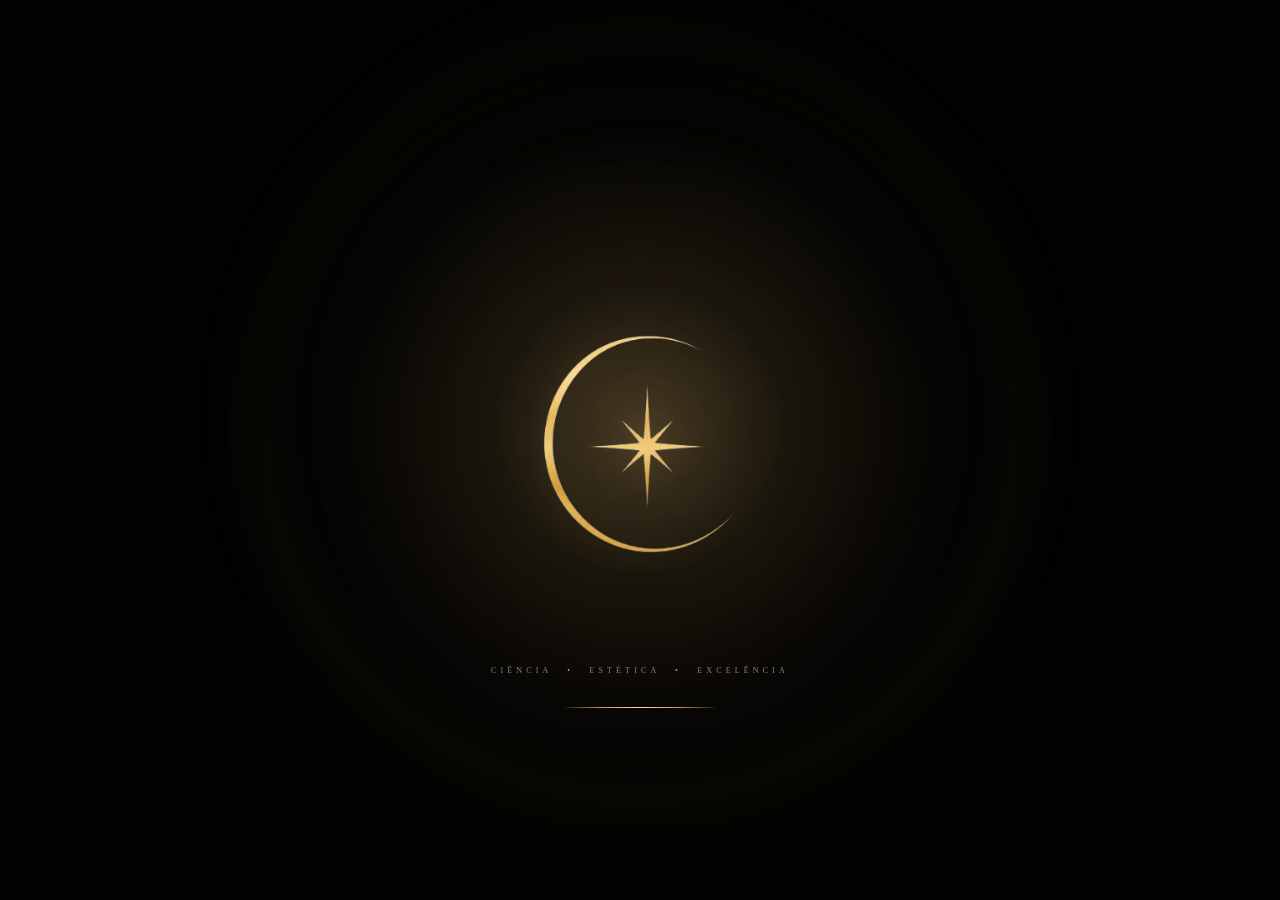
==== commit 95a8c615: "Corrige conflito do index" ====
--- a/index.html
+++ b/index.html
@@ -4,7 +4,7 @@
   <meta charset="utf-8">
   <meta name="viewport" content="width=device-width, initial-scale=1">
   <meta name="description" content="ÓRION CLINIC — Ciência, Estética e Excelência. Procedimentos estéticos, resultados e formação profissional com Dr. Jeean Bernardes.">
-<<<<<<< HEAD
+
   <title>ÓRION CLINIC — Ciência | Estética | Excelência</title>
   <link rel="preconnect" href="https://fonts.googleapis.com">
   <link rel="preconnect" href="https://fonts.gstatic.com" crossorigin>
@@ -24,7 +24,7 @@
       <p>CIÊNCIA <i></i> ESTÉTICA <i></i> EXCELÊNCIA</p>
     </div>
     <div class="intro-progress"><span></span></div>
-=======
+
   <title>ÓRION CLINIC — Ciência, Estética e Excelência</title>
   <link rel="preconnect" href="https://fonts.googleapis.com">
   <link rel="preconnect" href="https://fonts.gstatic.com" crossorigin>
@@ -43,26 +43,24 @@
     </div>
     <div class="intro-caption">CIÊNCIA <span>•</span> ESTÉTICA <span>•</span> EXCELÊNCIA</div>
     <div class="intro-loader"><span></span></div>
->>>>>>> 5352d06fbb4ad7b5185f3afa4a9c3bafbe41a24e
+
   </div>
 
   <div class="site" id="site">
     <header class="header" id="header">
-<<<<<<< HEAD
+
       <a class="brand" href="#inicio" aria-label="Órion Clinic — início">
         <img src="assets/logo/orion-logo-transparent.png" alt="ÓRION CLINIC">
       </a>
-=======
+
       <a href="#inicio" class="brand" aria-label="Órion Clinic — Início">
         <img src="assets/logo/orion-logo-exact-ivory.png" alt="ÓRION CLINIC">
       </a>
 
->>>>>>> 5352d06fbb4ad7b5185f3afa4a9c3bafbe41a24e
       <nav class="nav" id="nav">
         <a class="active" href="#inicio">Início</a>
         <a href="#procedimentos">Procedimentos</a>
         <a href="#especialista">Dr. Jeean</a>
-<<<<<<< HEAD
         <a href="#formacao">Cursos</a>
         <a href="#resultados">Resultados</a>
         <a href="#contato">Contato</a>
@@ -71,7 +69,6 @@
         <span>Agendar avaliação</span><b>↗</b>
       </a>
       <button class="menu-toggle" id="menuToggle" aria-label="Abrir menu" aria-expanded="false"><span></span><span></span></button>
-=======
         <a href="cursos.html">Formação</a>
         <a href="#resultados">Resultados</a>
         <a href="#contato">Contato</a>
@@ -239,9 +236,7 @@
             <div class="card-content">
               <div class="card-category">ESTÉTICA CORPORAL</div>
               <h3>Estética Corporal</h3>
-              <button class="card-link" type="button">Conhecer área <span>↗</span></button>
->>>>>>> 5352d06fbb4ad7b5185f3afa4a9c3bafbe41a24e
-            </div>
+              <button class="card-link" type="button">Conhecer área <span>↗</span></button>            </div>
           </article>
         </div>
       </section>
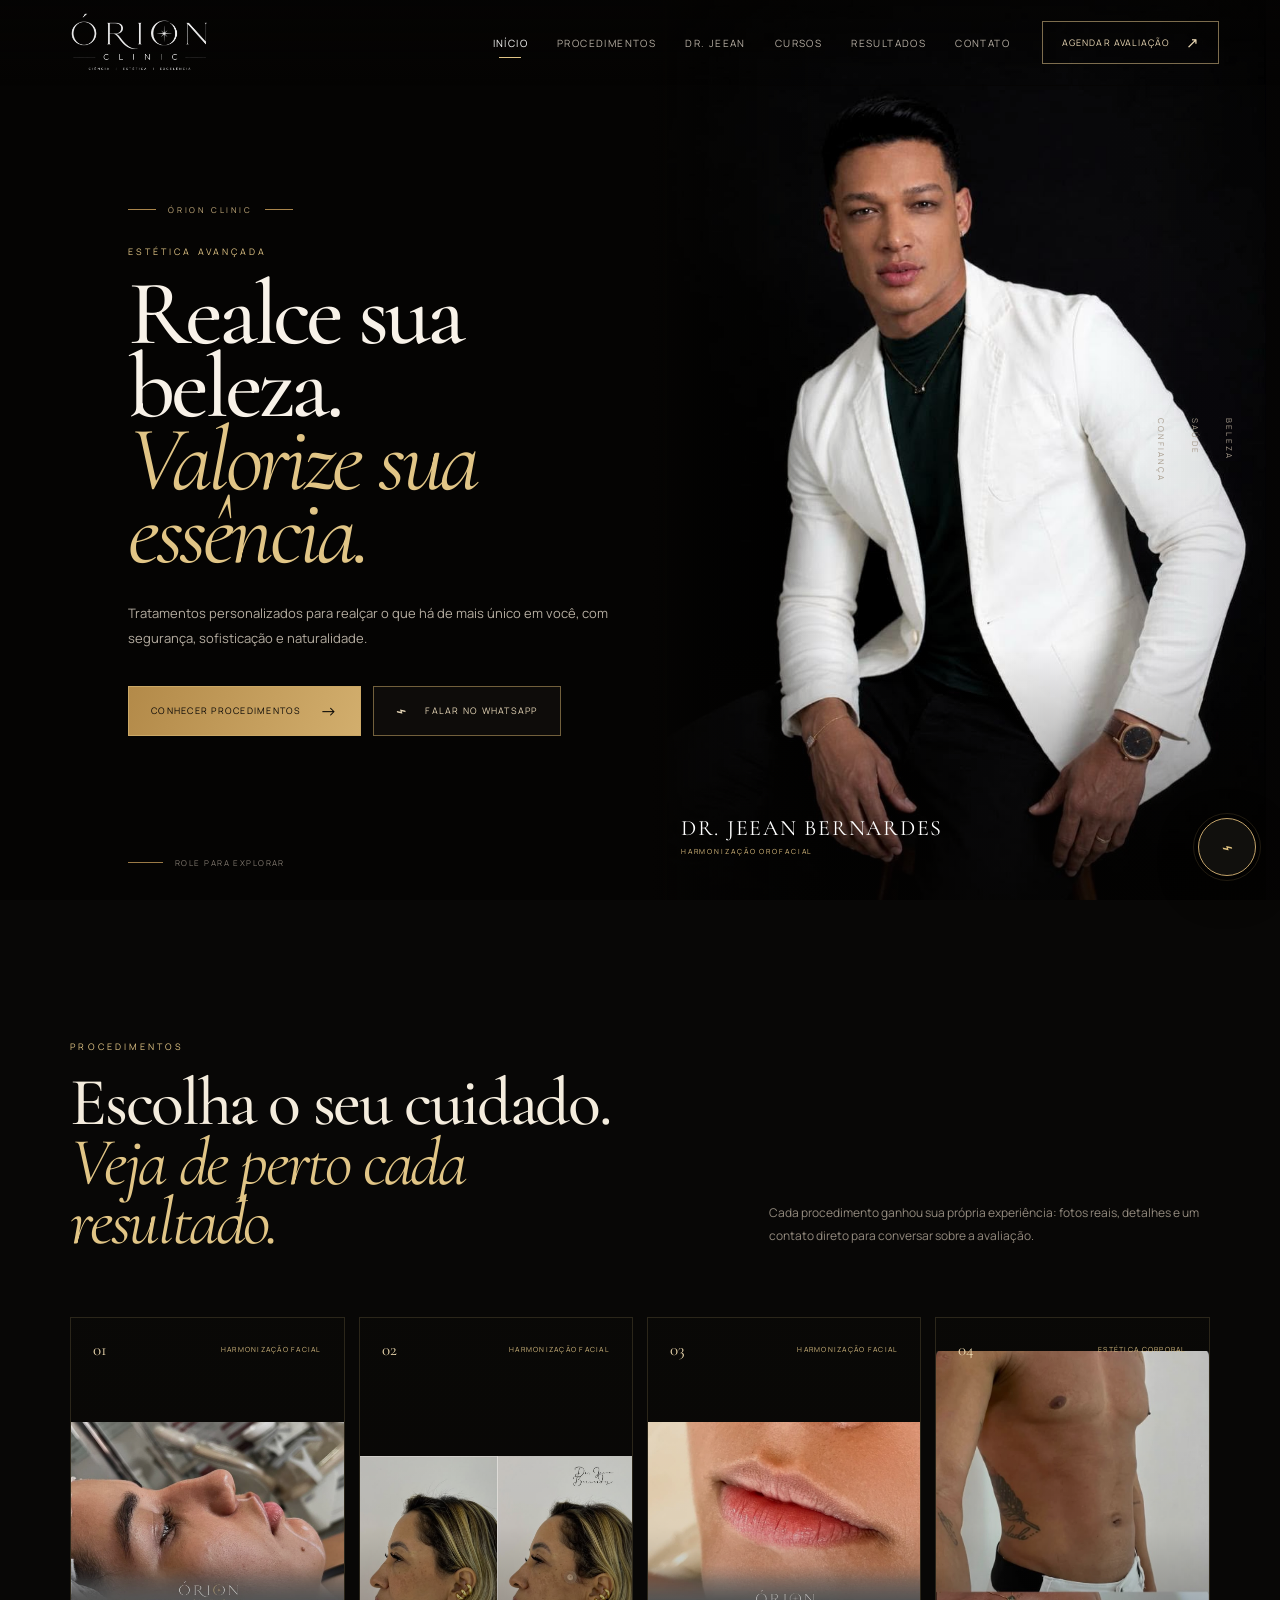
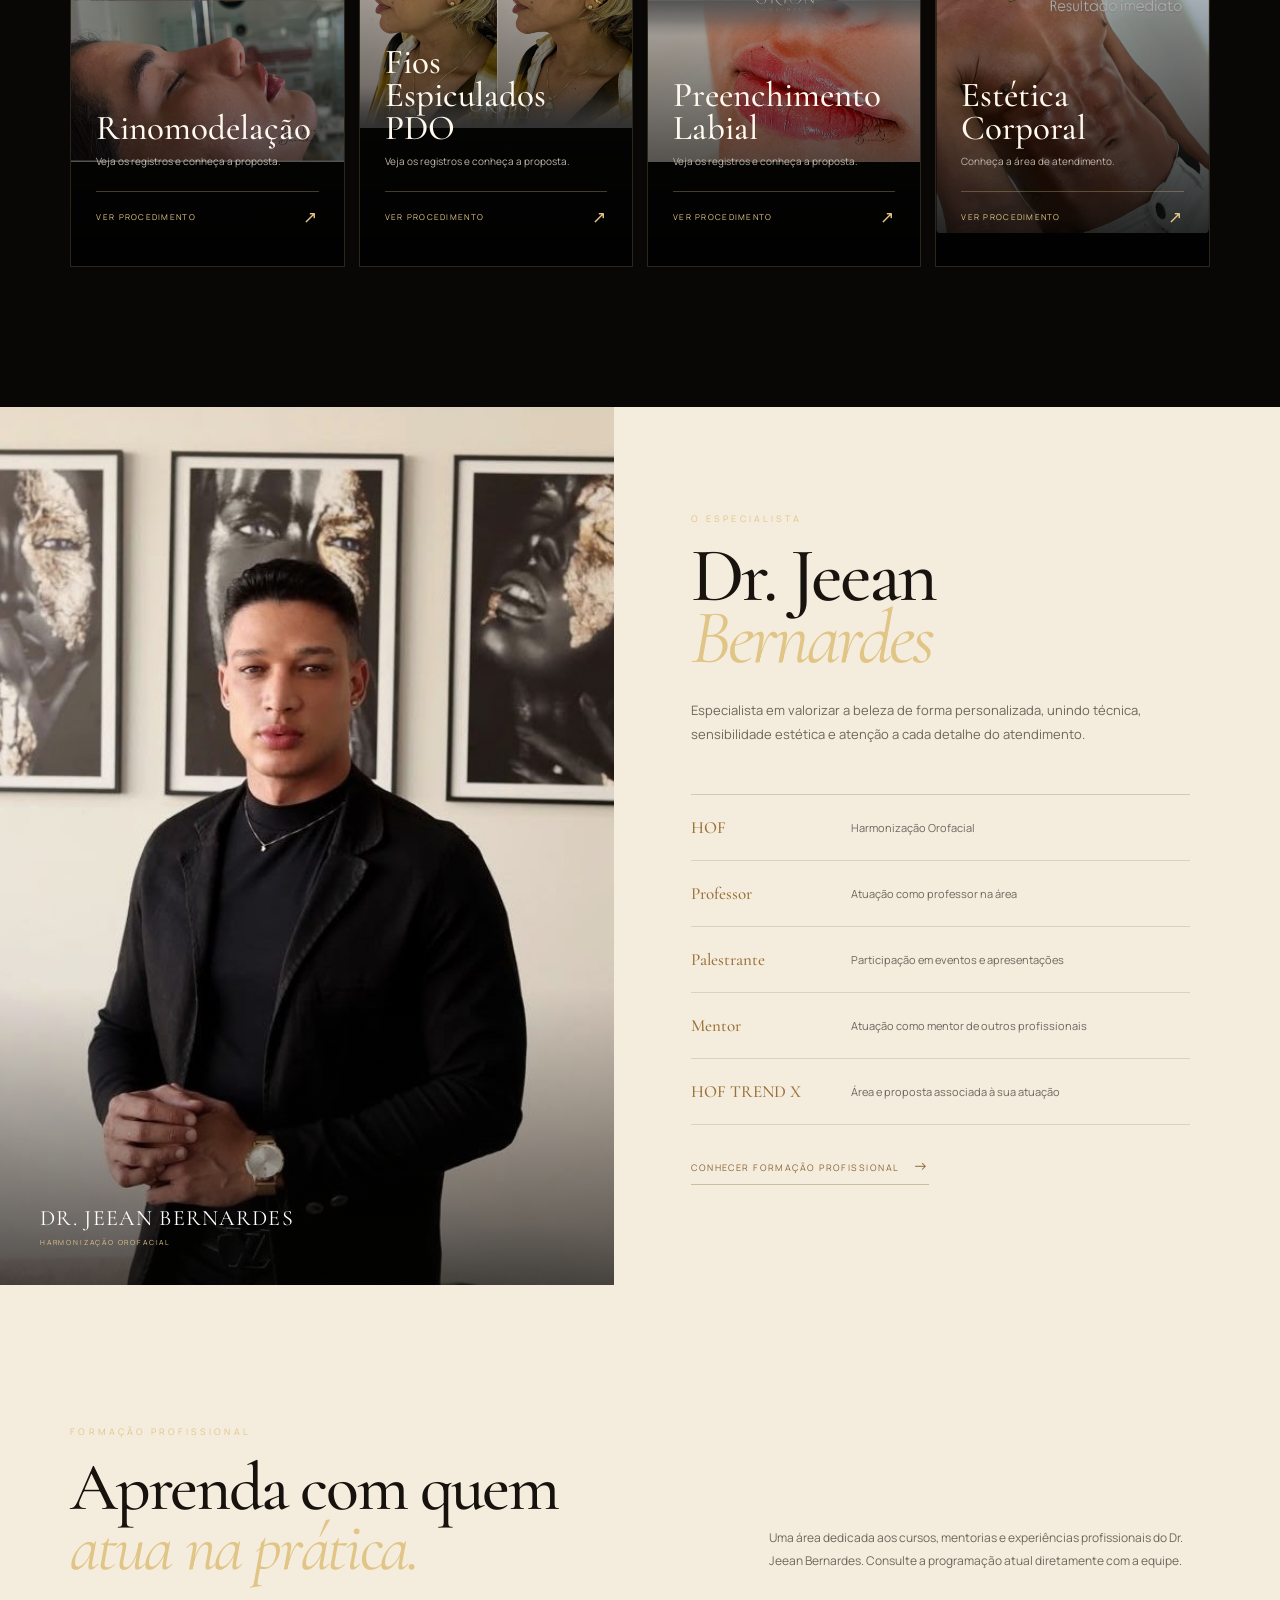
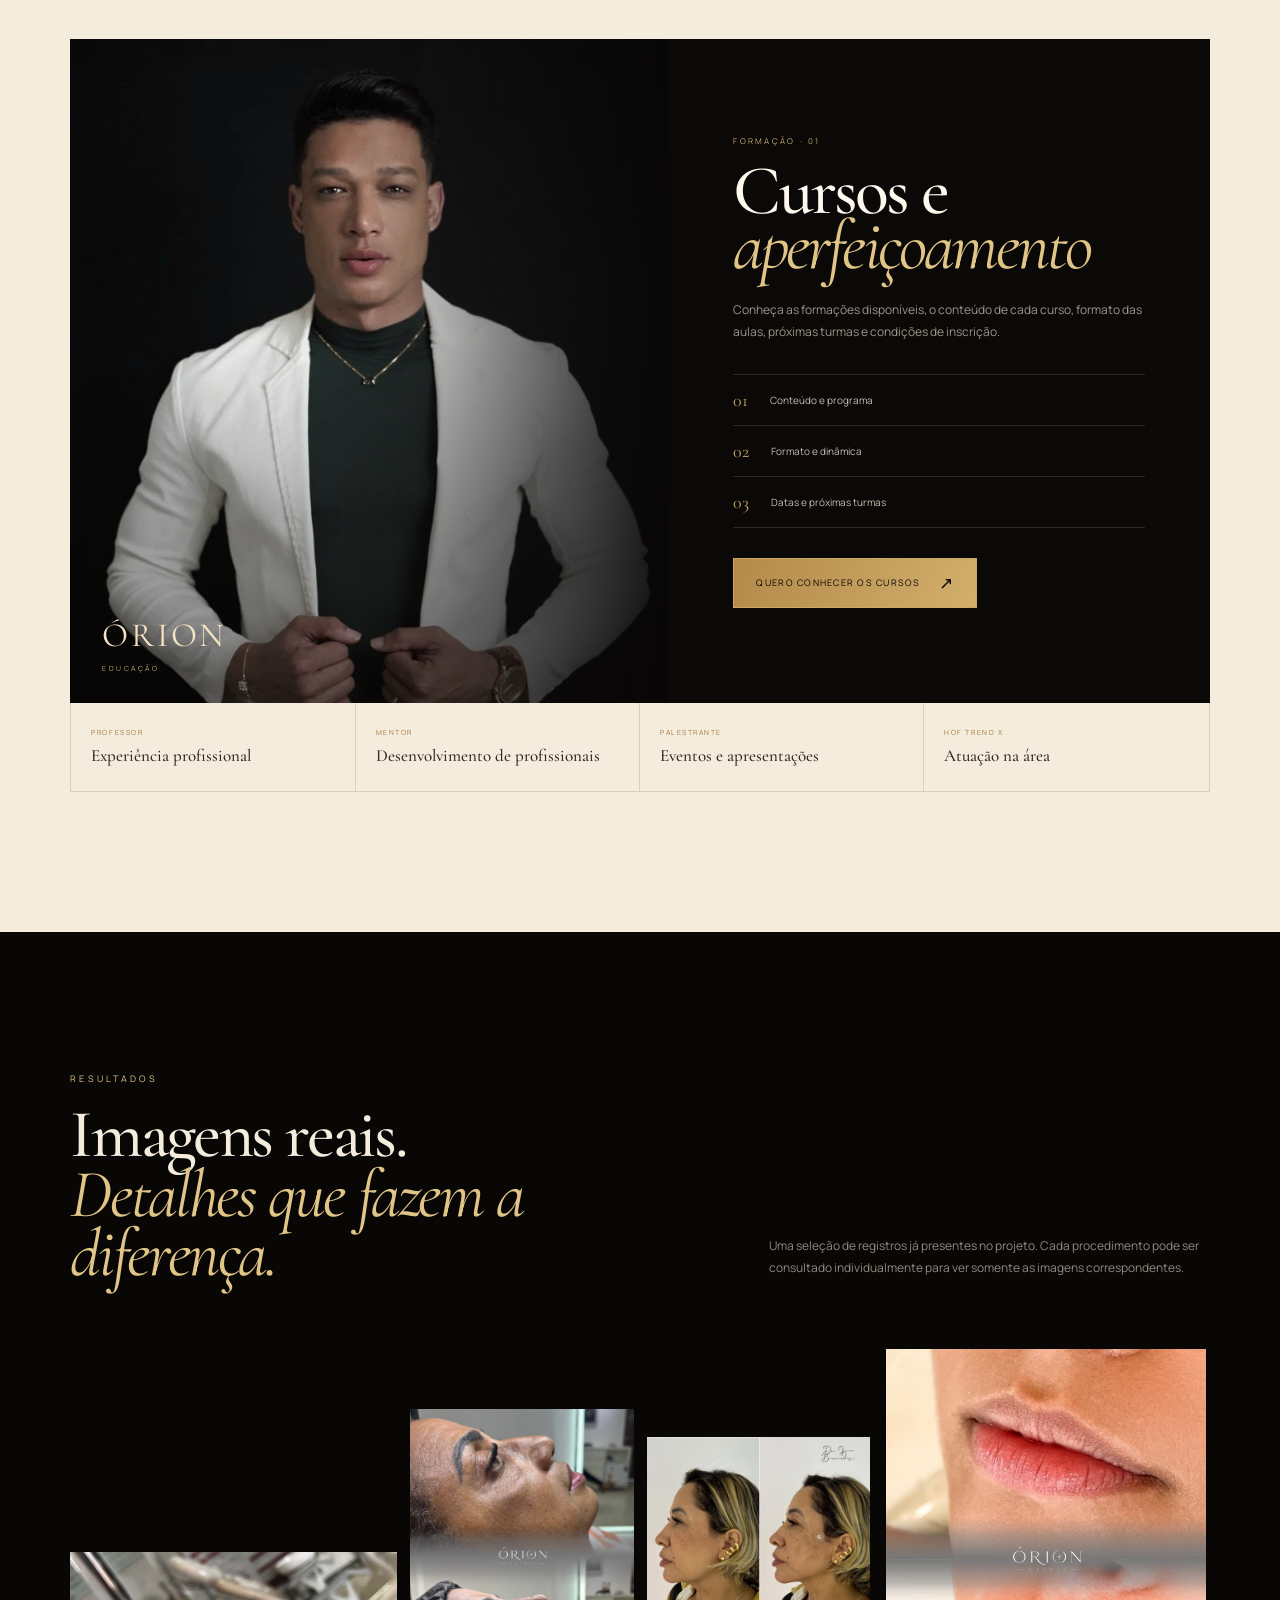
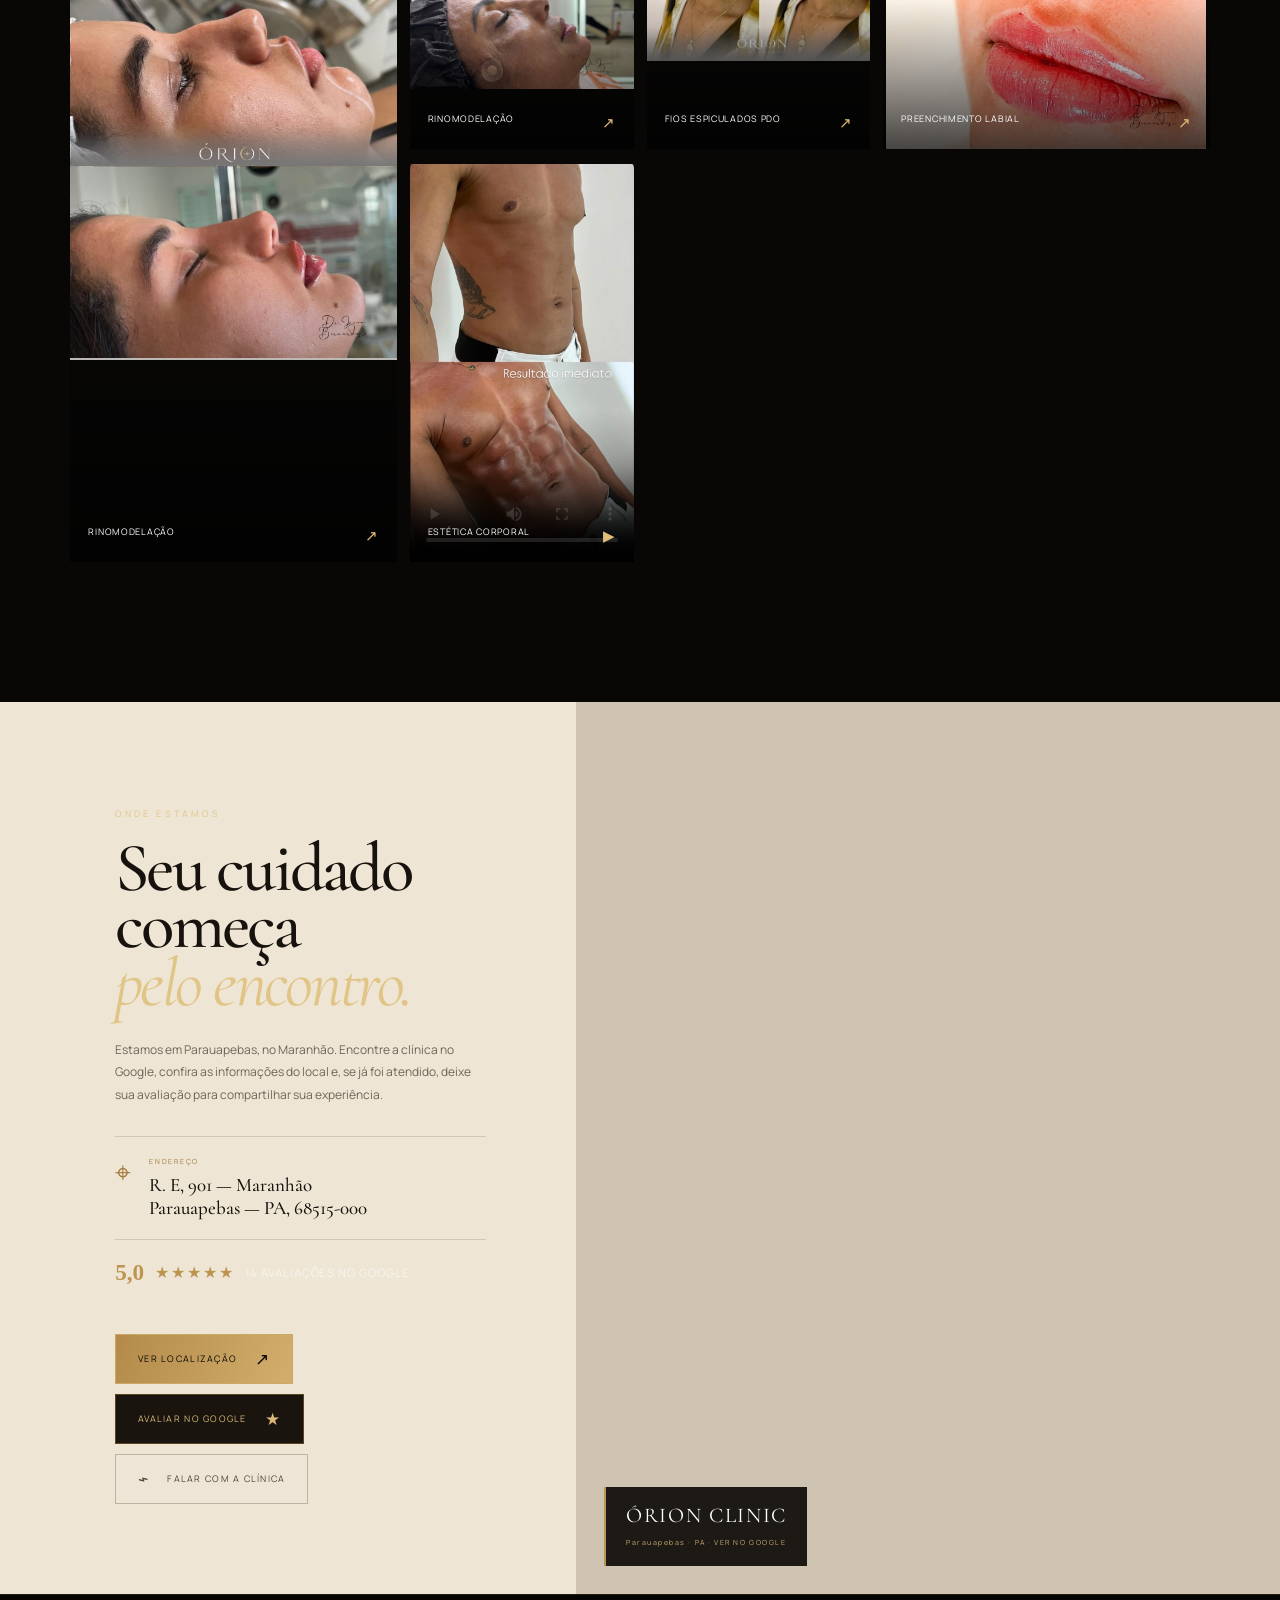
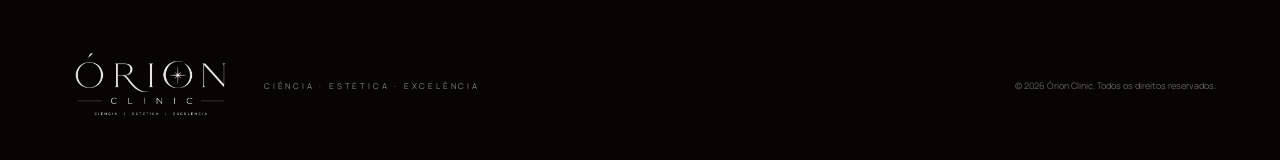
==== commit f723c91a: "Versao revisada do site Orion Clinic" ====
--- a/index.html
+++ b/index.html
@@ -4,7 +4,6 @@
   <meta charset="utf-8">
   <meta name="viewport" content="width=device-width, initial-scale=1">
   <meta name="description" content="ÓRION CLINIC — Ciência, Estética e Excelência. Procedimentos estéticos, resultados e formação profissional com Dr. Jeean Bernardes.">
-
   <title>ÓRION CLINIC — Ciência | Estética | Excelência</title>
   <link rel="preconnect" href="https://fonts.googleapis.com">
   <link rel="preconnect" href="https://fonts.gstatic.com" crossorigin>
@@ -24,39 +23,13 @@
       <p>CIÊNCIA <i></i> ESTÉTICA <i></i> EXCELÊNCIA</p>
     </div>
     <div class="intro-progress"><span></span></div>
-
-  <title>ÓRION CLINIC — Ciência, Estética e Excelência</title>
-  <link rel="preconnect" href="https://fonts.googleapis.com">
-  <link rel="preconnect" href="https://fonts.gstatic.com" crossorigin>
-  <link href="https://fonts.googleapis.com/css2?family=Cormorant+Garamond:wght@400;500;600&family=Manrope:wght@400;500;600;700&display=swap" rel="stylesheet">
-  <link rel="stylesheet" href="css/style.css">
-</head>
-<body>
-  <div class="intro" id="intro" aria-label="ÓRION CLINIC">
-    <div class="intro-aura"></div>
-    <div class="intro-orbit intro-orbit-1"></div>
-    <div class="intro-orbit intro-orbit-2"></div>
-    <div class="intro-stage">
-      <div class="intro-stage-sheen"></div>
-      <img src="assets/logo/orion-symbol-original-upload.png" alt="ÓRION — símbolo original" class="intro-logo">
-      <div class="intro-stage-glow"></div>
-    </div>
-    <div class="intro-caption">CIÊNCIA <span>•</span> ESTÉTICA <span>•</span> EXCELÊNCIA</div>
-    <div class="intro-loader"><span></span></div>
-
   </div>
 
   <div class="site" id="site">
     <header class="header" id="header">
-
       <a class="brand" href="#inicio" aria-label="Órion Clinic — início">
         <img src="assets/logo/orion-logo-transparent.png" alt="ÓRION CLINIC">
       </a>
-
-      <a href="#inicio" class="brand" aria-label="Órion Clinic — Início">
-        <img src="assets/logo/orion-logo-exact-ivory.png" alt="ÓRION CLINIC">
-      </a>
-
       <nav class="nav" id="nav">
         <a class="active" href="#inicio">Início</a>
         <a href="#procedimentos">Procedimentos</a>
@@ -69,25 +42,10 @@
         <span>Agendar avaliação</span><b>↗</b>
       </a>
       <button class="menu-toggle" id="menuToggle" aria-label="Abrir menu" aria-expanded="false"><span></span><span></span></button>
-        <a href="cursos.html">Formação</a>
-        <a href="#resultados">Resultados</a>
-        <a href="#contato">Contato</a>
-      </nav>
-
-      <a class="header-cta whatsapp-link" data-message="Olá! Gostaria de agendar uma avaliação na Órion Clinic." href="https://wa.me/5531984200339" target="_blank" rel="noopener">
-        <span>Agendar avaliação</span>
-        <span class="btn-arrow">↗</span>
-      </a>
-
-      <button class="menu-toggle" id="menuToggle" aria-label="Abrir menu" aria-expanded="false">
-        <span></span><span></span>
-      </button>
->>>>>>> 5352d06fbb4ad7b5185f3afa4a9c3bafbe41a24e
     </header>
 
     <main>
       <section class="hero" id="inicio">
-<<<<<<< HEAD
         <div class="hero-bg"></div>
         <div class="hero-overlay"></div>
         <div class="hero-layout">
@@ -160,89 +118,12 @@
               <h3>Estética Corporal</h3>
               <p>Conheça a área de atendimento.</p>
               <button class="card-action" type="button">Ver procedimento <b>↗</b></button>
-=======
-        <div class="hero-media">
-          <img src="assets/images/image-02.jpeg" alt="Atendimento estético na Órion Clinic">
-        </div>
-        <div class="hero-overlay"></div>
-        <div class="hero-light"></div>
-        <div class="hero-content reveal">
-          <p class="eyebrow">ÓRION CLINIC · PARAUAPEBAS — PA</p>
-          <h1>Realce sua beleza.<br><em>Valorize sua essência.</em></h1>
-          <p class="hero-copy">Uma experiência estética pensada para valorizar seus traços, sua identidade e a sua forma de se sentir bem.</p>
-          <div class="hero-actions">
-            <a href="#procedimentos" class="btn btn-gold">Conhecer procedimentos <span>↗</span></a>
-            <a href="https://wa.me/5531984200339" class="btn btn-ghost whatsapp-link" data-message="Olá! Gostaria de agendar uma avaliação na Órion Clinic." target="_blank" rel="noopener">
-              <span class="whatsapp-icon" aria-hidden="true">WA</span> Falar no WhatsApp
-            </a>
-          </div>
-        </div>
-        <div class="hero-meta reveal">
-          <span>BELEZA</span><i></i><span>SAÚDE</span><i></i><span>CONFIANÇA</span>
-        </div>
-        <a href="#procedimentos" class="scroll-cue" aria-label="Ir para procedimentos">
-          <span class="scroll-dot"></span>
-          <span>Explorar</span>
-        </a>
-      </section>
-
-      <section class="procedures section" id="procedimentos">
-        <div class="section-intro-row reveal">
-          <div>
-            <p class="eyebrow">PROCEDIMENTOS</p>
-            <h2>Tratamentos com presença.<br><em>Resultados para olhar de perto.</em></h2>
-          </div>
-          <p class="section-intro">Conheça alguns dos procedimentos já apresentados pela clínica. Abra cada card para ver apenas as imagens correspondentes e falar diretamente com a equipe.</p>
-        </div>
-
-        <div class="procedure-grid">
-          <article class="procedure-card reveal" data-title="Rinomodelação" data-category="Harmonização Facial" data-gallery="rinomodelacao">
-            <div class="card-image"><img src="assets/procedimentos/rinomodelacao/01.png" alt="Rinomodelação" loading="lazy"></div>
-            <div class="card-gradient"></div>
-            <div class="card-index">01</div>
-            <div class="card-content">
-              <div class="card-category">HARMONIZAÇÃO FACIAL</div>
-              <h3>Rinomodelação</h3>
-              <button class="card-link" type="button">Ver resultados <span>↗</span></button>
-            </div>
-          </article>
-
-          <article class="procedure-card reveal" data-title="Fios Espiculados PDO" data-category="Harmonização Facial" data-gallery="fios-espiculados-pdo">
-            <div class="card-image"><img src="assets/procedimentos/fios-espiculados-pdo/01.png" alt="Fios Espiculados PDO" loading="lazy"></div>
-            <div class="card-gradient"></div>
-            <div class="card-index">02</div>
-            <div class="card-content">
-              <div class="card-category">HARMONIZAÇÃO FACIAL</div>
-              <h3>Fios Espiculados PDO</h3>
-              <button class="card-link" type="button">Ver resultados <span>↗</span></button>
-            </div>
-          </article>
-
-          <article class="procedure-card reveal" data-title="Preenchimento Labial" data-category="Harmonização Facial" data-gallery="preenchimento-labial">
-            <div class="card-image"><img src="assets/procedimentos/preenchimento-labial/01.png" alt="Preenchimento Labial" loading="lazy"></div>
-            <div class="card-gradient"></div>
-            <div class="card-index">03</div>
-            <div class="card-content">
-              <div class="card-category">HARMONIZAÇÃO FACIAL</div>
-              <h3>Preenchimento Labial</h3>
-              <button class="card-link" type="button">Ver resultados <span>↗</span></button>
-            </div>
-          </article>
-
-          <article class="procedure-card reveal" data-title="Estética Corporal" data-category="Estética Corporal" data-gallery="estetica-corporal">
-            <div class="card-image"><video class="card-video" src="assets/videos/estetica-corporal.mp4" muted autoplay loop playsinline preload="metadata" aria-label="Vídeo — Estética Corporal"></video></div>
-            <div class="card-gradient"></div>
-            <div class="card-index">04</div>
-            <div class="card-content">
-              <div class="card-category">ESTÉTICA CORPORAL</div>
-              <h3>Estética Corporal</h3>
-              <button class="card-link" type="button">Conhecer área <span>↗</span></button>            </div>
+            </div>
           </article>
         </div>
       </section>
 
       <section class="specialist" id="especialista">
-<<<<<<< HEAD
         <div class="specialist-photo">
           <img src="assets/images/image-01.jpeg" alt="Dr. Jeean Bernardes" loading="lazy">
           <div class="photo-caption"><span>DR. JEEAN BERNARDES</span><small>HARMONIZAÇÃO OROFACIAL</small></div>
@@ -308,144 +189,10 @@
           <figure><img src="assets/procedimentos/fios-espiculados-pdo/01.png" alt="Fios Espiculados PDO — resultado" loading="lazy"><figcaption>Fios Espiculados PDO <span>↗</span></figcaption></figure>
           <figure class="gallery-wide"><img src="assets/procedimentos/preenchimento-labial/01.png" alt="Preenchimento labial — resultado" loading="lazy"><figcaption>Preenchimento Labial <span>↗</span></figcaption></figure>
           <figure class="gallery-video"><video src="assets/resultados/resultado-clinica.mp4" controls playsinline preload="metadata" poster="assets/procedimentos/estetica-corporal/capa.jpeg"></video><figcaption>Estética Corporal <span>▶</span></figcaption></figure>
-=======
-        <div class="specialist-photo reveal">
-          <img src="assets/images/image-01.jpeg" alt="Dr. Jeean Bernardes" loading="lazy">
-          <div class="specialist-photo-shade"></div>
-          <div class="specialist-photo-label"><span>ÓRION CLINIC</span> DR. JEEAN BERNARDES <b>HARMONIZAÇÃO OROFACIAL</b></div>
-          <div class="specialist-photo-stamp">DR. JEEAN<br><em>BERNARDES</em></div>
-        </div>
-
-        <div class="specialist-copy reveal">
-          <p class="eyebrow">O ESPECIALISTA</p>
-          <h2>Dr. Jeean<br><em>Bernardes</em></h2>
-          <p class="lead">A clínica apresenta o Dr. Jeean Bernardes em uma atuação que conecta Harmonização Orofacial, ensino, palestras e mentorias, aproximando a prática profissional da formação de outros profissionais.</p>
-
-          <div class="specialist-intro-panel">
-            <span class="specialist-panel-number">01</span>
-            <div>
-              <small>ATUAÇÃO PROFISSIONAL</small>
-              <h3>Uma presença que vai além do consultório.</h3>
-              <p>Além da atuação em Harmonização Orofacial, o projeto destaca o Dr. Jeean como professor, palestrante e mentor. A formação profissional aparece como uma extensão natural dessa atuação apresentada pela clínica.</p>
-            </div>
-          </div>
-
-          <div class="specialist-points">
-            <article>
-              <div class="point-top"><span>01</span><small>HARMONIZAÇÃO</small></div>
-              <h3>HOF</h3>
-              <p>Harmonização Orofacial como uma das principais frentes apresentadas pela clínica.</p>
-            </article>
-            <article>
-              <div class="point-top"><span>02</span><small>ENSINO</small></div>
-              <h3>Professor</h3>
-              <p>Atuação como professor na área, conectando prática e formação profissional.</p>
-            </article>
-            <article>
-              <div class="point-top"><span>03</span><small>CONTEÚDO</small></div>
-              <h3>Palestrante</h3>
-              <p>Participação em eventos e apresentações dentro da atuação profissional.</p>
-            </article>
-            <article>
-              <div class="point-top"><span>04</span><small>DESENVOLVIMENTO</small></div>
-              <h3>Mentor</h3>
-              <p>Atuação como mentor de outros profissionais, dentro da proposta de formação.</p>
-            </article>
-          </div>
-
-          <div class="specialist-trend">
-            <div class="trend-mark">HOF<br><em>TREND X</em></div>
-            <div>
-              <span>DESTAQUE DE ATUAÇÃO</span>
-              <h4>HOF TREND X</h4>
-              <p>Área e proposta associada à atuação profissional do Dr. Jeean, também apresentada na frente de formação da clínica.</p>
-            </div>
-          </div>
-
-          <div class="specialist-details">
-            <div>
-              <span>O QUE ESTA ÁREA REÚNE</span>
-              <p>Atendimento, ensino, palestras, mentorias e uma proposta de formação apresentada pela Órion Clinic.</p>
-            </div>
-            <div>
-              <span>PARA QUEM QUER SABER MAIS</span>
-              <p>A equipe pode orientar sobre a formação profissional, os cursos disponíveis e os próximos detalhes.</p>
-            </div>
-          </div>
-
-          <div class="specialist-actions">
-            <a class="btn btn-dark" href="cursos.html">Conhecer a formação <span>↗</span></a>
-            <a class="btn btn-whatsapp whatsapp-link" data-message="Olá! Gostaria de conhecer mais sobre a atuação e a formação do Dr. Jeean Bernardes." href="https://wa.me/5531984200339" target="_blank" rel="noopener"><span class="whatsapp-icon">WA</span> Falar com a equipe</a>
-          </div>
-        </div>
-      </section>
-
-      <section class="formation section" id="formacao">
-        <div class="formation-top reveal">
-          <div>
-            <p class="eyebrow">FORMAÇÃO PROFISSIONAL</p>
-            <h2>Do consultório<br><em>para a sala de aula.</em></h2>
-          </div>
-          <p>Uma experiência profissional para quem busca conhecer a atuação do Dr. Jeean, entender os formatos disponíveis e receber as informações atualizadas diretamente com a equipe.</p>
-        </div>
-
-        <div class="formation-feature reveal">
-          <div class="formation-photo">
-            <img src="assets/images/image-06.jpeg" alt="Dr. Jeean Bernardes — formação profissional" loading="lazy">
-            <div class="formation-photo-overlay"></div>
-            <span class="vertical-label">FORMAÇÃO · ÓRION</span>
-          </div>
-          <div class="formation-card">
-            <div class="formation-card-top"><span>01</span><small>FORMAÇÃO PROFISSIONAL</small></div>
-            <h3>Conheça os<br><em>cursos e formações.</em></h3>
-            <p>Na página de formação você encontra uma apresentação mais completa e um canal direto para saber qual curso está disponível, como funciona e quais são as próximas informações.</p>
-            <div class="formation-items">
-              <div><span>01</span><strong>Programação atual</strong></div>
-              <div><span>02</span><strong>Conteúdo e formato</strong></div>
-              <div><span>03</span><strong>Datas e próximas turmas</strong></div>
-            </div>
-            <a class="btn btn-gold" href="cursos.html">Ver página de formação <span>↗</span></a>
-          </div>
-        </div>
-      </section>
-
-      <section class="results section" id="resultados">
-        <div class="section-intro-row reveal">
-          <div>
-            <p class="eyebrow">RESULTADOS</p>
-            <h2>Registros reais.<br><em>Uma leitura mais cuidadosa.</em></h2>
-          </div>
-          <p class="section-intro">Uma seleção de imagens e um vídeo já enviados para o projeto. Os registros são apresentados de forma limpa, com espaço para visualizar cada procedimento sem distrações.</p>
-        </div>
-
-        <div class="results-grid">
-          <figure class="result-main reveal">
-            <img src="assets/procedimentos/rinomodelacao/02.png" alt="Rinomodelação — registro" loading="lazy">
-            <figcaption><span>Rinomodelação</span><b>↗</b></figcaption>
-          </figure>
-          <figure class="result-small reveal">
-            <img src="assets/procedimentos/fios-espiculados-pdo/02.png" alt="Fios Espiculados PDO — registro" loading="lazy">
-            <figcaption><span>Fios Espiculados PDO</span><b>↗</b></figcaption>
-          </figure>
-          <figure class="result-small reveal">
-            <img src="assets/procedimentos/preenchimento-labial/03.png" alt="Preenchimento Labial — registro" loading="lazy">
-            <figcaption><span>Preenchimento Labial</span><b>↗</b></figcaption>
-          </figure>
-          <figure class="result-wide reveal">
-            <img src="assets/procedimentos/preenchimento-labial/04.png" alt="Preenchimento Labial — detalhe" loading="lazy">
-            <figcaption><span>Detalhes do resultado</span><b>↗</b></figcaption>
-          </figure>
-          <figure class="result-video reveal">
-            <video src="assets/videos/estetica-corporal.mp4" muted autoplay loop playsinline preload="metadata" aria-label="Vídeo — Estética Corporal"></video>
-            <div class="video-badge"><span class="video-dot"></span> VÍDEO</div>
-            <figcaption><span>Estética Corporal</span><b>▶</b></figcaption>
-          </figure>
->>>>>>> 5352d06fbb4ad7b5185f3afa4a9c3bafbe41a24e
         </div>
       </section>
 
       <section class="location" id="contato">
-<<<<<<< HEAD
         <div class="location-copy">
           <p class="eyebrow">ONDE ESTAMOS</p>
           <h2>Seu cuidado começa<br><em>pelo encontro.</em></h2>
@@ -468,58 +215,22 @@
         <div class="map-card">
           <iframe title="Localização do Instituto Dr Jeean Bernardes" src="https://www.google.com/maps?q=Instituto%20Dr%20Jeean%20Bernardes%2C%20R.%20E%2C%20901%2C%20Parauapebas%20-%20PA%2C%2068515-000&query_place_id=ChIJ30Ff3H9R3ZIRU6TX9Sf75BI&output=embed" loading="lazy" referrerpolicy="no-referrer-when-downgrade"></iframe>
           <div class="map-overlay"><span>ÓRION CLINIC</span><small>Parauapebas · PA · VER NO GOOGLE</small></div>
-=======
-        <div class="location-copy reveal">
-          <p class="eyebrow">ONDE ESTAMOS</p>
-          <h2>Seu próximo encontro<br><em>começa aqui.</em></h2>
-          <p class="lead">Para avaliação, informações sobre procedimentos ou formação profissional, fale diretamente com a equipe.</p>
-
-          <div class="address-card">
-            <div class="address-icon">⌖</div>
-            <div>
-              <span>ENDEREÇO</span>
-              <strong>R. E, 901 — Maranhão<br>Parauapebas — PA, 68515-000</strong>
-            </div>
-          </div>
-
-          <div class="location-actions">
-            <a href="https://www.google.com/maps/search/?api=1&query=R.%20E%2C%20901%2C%20Maranh%C3%A3o%2C%20Parauapebas%20-%20PA%2C%2068515-000" class="btn btn-dark" target="_blank" rel="noopener">Abrir no Google Maps <span>↗</span></a>
-            <a href="https://wa.me/5531984200339" class="btn btn-whatsapp whatsapp-link" data-message="Olá! Gostaria de falar com a Órion Clinic e saber mais sobre os atendimentos." target="_blank" rel="noopener"><span class="whatsapp-icon">WA</span> Falar com a clínica</a>
-          </div>
-        </div>
-
-        <div class="map-wrap reveal">
-          <div class="map-frame">
-            <iframe title="Mapa — Órion Clinic" src="https://www.google.com/maps?q=R.%20E%2C%20901%2C%20Maranh%C3%A3o%2C%20Parauapebas%20-%20PA%2C%2068515-000&output=embed" loading="lazy" referrerpolicy="no-referrer-when-downgrade"></iframe>
-            <div class="map-vignette"></div>
-            <div class="map-label"><span>ÓRION CLINIC</span><small>Parauapebas · PA</small></div>
-          </div>
->>>>>>> 5352d06fbb4ad7b5185f3afa4a9c3bafbe41a24e
         </div>
       </section>
     </main>
 
     <footer class="footer">
-<<<<<<< HEAD
       <img src="assets/logo/orion-logo-transparent.png" alt="ÓRION CLINIC">
       <span>CIÊNCIA · ESTÉTICA · EXCELÊNCIA</span>
-=======
-      <div class="footer-brand"><img src="assets/logo/orion-logo-exact-ivory.png" alt="ÓRION CLINIC"><span>CIÊNCIA · ESTÉTICA · EXCELÊNCIA</span></div>
-      <div class="footer-links"><a href="#inicio">Início</a><a href="#procedimentos">Procedimentos</a><a href="cursos.html">Formação</a><a href="#contato">Contato</a></div>
->>>>>>> 5352d06fbb4ad7b5185f3afa4a9c3bafbe41a24e
       <small>© 2026 Órion Clinic. Todos os direitos reservados.</small>
     </footer>
   </div>
 
-<<<<<<< HEAD
   <!-- Modal de procedimento -->
-=======
->>>>>>> 5352d06fbb4ad7b5185f3afa4a9c3bafbe41a24e
   <div class="procedure-modal" id="procedureModal" aria-hidden="true">
     <div class="modal-backdrop"></div>
     <div class="modal-panel">
       <button class="modal-close" id="modalClose" aria-label="Fechar">×</button>
-<<<<<<< HEAD
       <div class="modal-gallery">
         <div class="modal-main-image modal-main-media">
           <img id="modalImage" src="" alt="">
@@ -537,24 +248,10 @@
           <div><span>03</span><div><b>Atendimento</b><p>Fale com a Órion Clinic para receber orientações e agendar sua avaliação.</p></div></div>
         </div>
         <a class="btn btn-whatsapp whatsapp-link" id="modalWhatsapp" href="https://wa.me/5531984200339" target="_blank" rel="noopener"><span class="wa-icon">⌁</span> Quero falar sobre este procedimento</a>
-=======
-      <div class="modal-media" id="modalMedia"><div class="modal-media-bg"></div><img id="modalImage" src="" alt=""><video id="modalVideo" controls playsinline preload="metadata" aria-label="Vídeo do procedimento"></video><div class="modal-counter" id="modalCounter">01 / 01</div></div>
-      <div class="modal-thumbs" id="modalThumbs"></div>
-      <div class="modal-content">
-        <p class="eyebrow" id="modalCategory">PROCEDIMENTO</p>
-        <h2 id="modalTitle"></h2>
-        <p id="modalDescription" class="modal-description"></p>
-        <div class="modal-notes">
-          <div><span>01</span><strong>Galeria exclusiva</strong><p>Somente as imagens deste procedimento aparecem aqui.</p></div>
-          <div><span>02</span><strong>Avaliação individual</strong><p>A indicação e a abordagem são conversadas com a equipe.</p></div>
-        </div>
-        <a class="btn btn-whatsapp whatsapp-link" id="modalWhatsapp" href="https://wa.me/5531984200339" target="_blank" rel="noopener"><span class="whatsapp-icon">WA</span> Falar sobre este procedimento</a>
->>>>>>> 5352d06fbb4ad7b5185f3afa4a9c3bafbe41a24e
       </div>
     </div>
   </div>
 
-<<<<<<< HEAD
   <!-- Modal de cursos -->
   <div class="course-modal" id="courseModal" aria-hidden="true">
     <div class="course-backdrop"></div>
@@ -577,10 +274,6 @@
   </div>
 
   <a class="whatsapp whatsapp-link" data-message="Olá! Gostaria de falar com a Órion Clinic." href="https://wa.me/5531984200339" target="_blank" rel="noopener" aria-label="Falar no WhatsApp"><span class="wa-icon">⌁</span></a>
-=======
-  <a class="floating-whatsapp whatsapp-link" data-message="Olá! Gostaria de falar com a Órion Clinic." href="https://wa.me/5531984200339" target="_blank" rel="noopener" aria-label="Falar no WhatsApp"><span class="whatsapp-icon">WA</span></a>
-
->>>>>>> 5352d06fbb4ad7b5185f3afa4a9c3bafbe41a24e
   <script src="js/script.js"></script>
 </body>
 </html>
--- a/css/style.css
+++ b/css/style.css
@@ -1,5 +1,4 @@
 :root{
-<<<<<<< HEAD
   --black:#070605;--black-2:#0c0a08;--panel:#12100d;--cream:#f4ecdd;--cream-2:#e8ddca;
   --gold:#bd9551;--gold-2:#e1c586;--gold-soft:rgba(225,197,134,.2);--line:rgba(225,197,134,.18);
   --muted:#9e9588;--muted-2:#746d63;--white:#fffdf8;--wa:#c8aa6d;
@@ -25,7 +24,7 @@
 @keyframes introCenter{from{opacity:0;transform:translateY(18px) scale(.94);filter:blur(8px)}to{opacity:1;transform:none;filter:none}}@keyframes logoIn{from{opacity:0;transform:scale(.9)}to{opacity:1;transform:scale(1)}}@keyframes lineIn{from{width:0;opacity:0}to{width:80px;opacity:1}}@keyframes labelIn{from{opacity:0;transform:translateY(8px)}to{opacity:.85;transform:none}}@keyframes progress{to{transform:translateX(0)}}@keyframes introGlow{to{transform:scale(1.1);opacity:.75}}@keyframes orbitIn{from{opacity:0;transform:scale(.7) rotate(-18deg)}to{opacity:1;transform:scale(1) rotate(-18deg)}}
 
 /* HEADER */
-.site{opacity:0;transform:translateY(8px);transition:opacity .9s ease .15s,transform .9s ease .15s}.site.ready{opacity:1;transform:none}
+.site{opacity:1;transform:none;transition:opacity .9s ease,transform .9s ease}.site.ready{opacity:1;transform:none}
 .header{position:fixed;z-index:100;top:0;left:0;right:0;height:86px;display:flex;align-items:center;padding:0 4.8vw;border-bottom:1px solid transparent;transition:.35s;background:linear-gradient(180deg,rgba(5,4,3,.65),transparent)}
 .header.scrolled{height:72px;background:rgba(7,6,5,.9);border-color:rgba(225,197,134,.12);backdrop-filter:blur(18px)}
 .brand{width:154px;display:block}.brand img{width:100%;display:block;filter:brightness(0) invert(1) opacity(.92)}
@@ -279,726 +278,23 @@
 }
 @media(max-width:560px){
   .modal-main-media{height:360px}
-=======
-  --ink:#090807;
-  --ink-soft:#100f0d;
-  --ink-card:#14120f;
-  --paper:#f4efe5;
-  --paper-2:#e9e0cf;
-  --gold:#b98a45;
-  --gold-light:#dfc38e;
-  --gold-pale:#f0ddb4;
-  --white:#fbf8f1;
-  --text:#211d18;
-  --muted:#8f887f;
-  --muted-dark:#696259;
-  --line-dark:rgba(255,255,255,.10);
-  --line-light:rgba(33,29,24,.12);
-  --green:#26392d;
-  --shadow:0 30px 100px rgba(0,0,0,.34);
-  --serif:"Cormorant Garamond",Georgia,serif;
-  --sans:"Manrope",Arial,sans-serif;
-}
-*{box-sizing:border-box;margin:0;padding:0}
-html{scroll-behavior:smooth;background:var(--ink)}
-body{font-family:var(--sans);background:var(--ink);color:var(--white);overflow-x:hidden}
-body.lock{overflow:hidden}
-a{color:inherit;text-decoration:none}
-button{font:inherit}
-img{display:block;max-width:100%;height:auto}
-
-/* INTRO — logo original, sem redesenho */
-.intro{position:fixed;inset:0;z-index:3000;display:grid;place-items:center;background:
-  radial-gradient(circle at 50% 45%,rgba(190,143,74,.12),transparent 28%),
-  linear-gradient(180deg,#060504 0%,#0a0806 100%);transition:opacity .75s ease,visibility .75s ease}
-.intro.hide{opacity:0;visibility:hidden;pointer-events:none}
-.intro-glow{position:absolute;width:46vw;height:46vw;border-radius:50%;background:radial-gradient(circle,rgba(194,150,78,.20),transparent 68%);filter:blur(26px);opacity:.7}
-.intro-grid{display:none}
-.intro-card{position:relative;width:min(930px,78vw);padding:clamp(26px,4vw,54px);background:#fbfaf8;border:1px solid rgba(255,255,255,.75);box-shadow:0 32px 120px rgba(0,0,0,.60),0 0 80px rgba(190,143,74,.10);animation:introCardIn 1s cubic-bezier(.16,1,.3,1) both}
-.intro-logo{width:100%;height:auto;object-fit:contain;animation:introLogoIn 1.15s .1s cubic-bezier(.16,1,.3,1) both}
-.intro-loader{position:absolute;left:50%;bottom:34px;transform:translateX(-50%);width:min(210px,32vw);height:1px;background:rgba(255,255,255,.12);overflow:hidden}
-.intro-loader span{display:block;width:0;height:100%;background:linear-gradient(90deg,transparent,var(--gold),#fff3d6);animation:introLoad 2.9s ease forwards}
-.site{opacity:0;transform:translateY(12px);transition:opacity 1s ease,transform 1s cubic-bezier(.16,1,.3,1)}
-.site.ready{opacity:1;transform:none}
-@keyframes introCardIn{from{opacity:0;transform:translateY(16px) scale(.97)}to{opacity:1;transform:none}}
-@keyframes introLogoIn{from{opacity:0;transform:scale(.94);filter:blur(7px)}to{opacity:1;transform:none;filter:none}}
-@keyframes introLoad{to{width:100%}}
-
-/* SHARED */
-.eyebrow{font-size:10px;line-height:1;letter-spacing:.38em;text-transform:uppercase;color:var(--gold-light);font-weight:700}
-.section{padding:clamp(84px,9vw,128px) 7vw}
-.section-intro-row,.formation-top{display:grid;grid-template-columns:minmax(0,1.15fr) minmax(280px,.75fr);gap:80px;align-items:end;margin-bottom:52px}
-.section-intro-row h2,.formation-top h2{margin-top:18px;font:500 clamp(3rem,5.3vw,5.8rem)/.86 var(--serif);letter-spacing:-.035em;color:var(--white)}
-.section-intro-row h2 em,.formation-top h2 em,.specialist-copy h2 em,.formation-card h3 em,.courses-hero h1 em,.courses-feature-copy h2 em,.cta-box h2 em{color:var(--gold-light);font-style:italic}
-.section-intro{font-size:13px;line-height:1.85;color:var(--muted);max-width:560px}
-.reveal{opacity:0;transform:translateY(20px);transition:opacity .7s ease,transform .75s cubic-bezier(.16,1,.3,1)}
-.reveal.visible{opacity:1;transform:none}
-
-/* HEADER */
-.header{position:fixed;top:0;left:0;right:0;z-index:1200;height:82px;display:grid;grid-template-columns:180px 1fr auto;align-items:center;padding:0 5.5vw;background:linear-gradient(180deg,rgba(7,6,5,.82),transparent);border-bottom:1px solid transparent;transition:background .3s ease,border-color .3s ease,backdrop-filter .3s ease}
-.header.scrolled,.header.solid{background:rgba(8,7,6,.88);backdrop-filter:blur(18px);border-color:rgba(255,255,255,.08)}
-.brand{width:145px;display:flex;align-items:center}
-.brand img{width:100%;max-height:48px;object-fit:contain;object-position:left center;filter:drop-shadow(0 7px 18px rgba(0,0,0,.25))}
-.nav{display:flex;justify-content:center;align-items:center;gap:30px}
-.nav a{position:relative;padding:10px 0;color:#aaa198;font-size:10px;letter-spacing:.06em;transition:color .25s ease}
-.nav a:hover,.nav a.active{color:#fff}
-.nav a.active:after{content:"";position:absolute;left:0;right:0;bottom:1px;height:1px;background:var(--gold)}
-.header-cta,.btn{display:inline-flex;align-items:center;justify-content:center;gap:12px;border:1px solid transparent;cursor:pointer;white-space:nowrap}
-.header-cta{height:44px;padding:0 18px;border-color:rgba(214,176,112,.52);border-radius:999px;background:rgba(255,255,255,.02);color:#f5efe4;font-size:10px;transition:.3s ease}
-.header-cta:hover{background:var(--gold);border-color:var(--gold);color:#16120d;transform:translateY(-1px)}
-.btn{min-height:54px;padding:0 23px;border-radius:999px;font-size:10px;letter-spacing:.06em;transition:transform .25s ease,background .25s ease,border-color .25s ease,color .25s ease,box-shadow .25s ease}
-.btn:hover{transform:translateY(-2px)}
-.btn-gold{background:linear-gradient(135deg,#d2ab68,#b98a45);color:#16120e;box-shadow:0 16px 36px rgba(185,138,69,.18)}
-.btn-gold:hover{box-shadow:0 20px 42px rgba(185,138,69,.26)}
-.btn-ghost{border-color:rgba(255,255,255,.20);background:rgba(255,255,255,.035);color:#f7f1e7;backdrop-filter:blur(12px)}
-.btn-ghost:hover{border-color:rgba(255,255,255,.42);background:rgba(255,255,255,.08)}
-.btn-dark{background:#151310;border-color:#151310;color:#fff}
-.btn-dark:hover{background:#211e19}
-.btn-whatsapp{background:var(--green);border-color:rgba(147,188,160,.44);color:#eff7f0;box-shadow:0 15px 32px rgba(31,54,38,.16)}
-.btn-whatsapp:hover{background:#314939;border-color:rgba(157,204,172,.65)}
-.whatsapp-icon{display:inline-grid;place-items:center;width:24px;height:24px;border:1px solid rgba(177,219,188,.46);border-radius:50%;font-size:7px;font-weight:800;letter-spacing:-.02em;color:#eaf8ed}
-.btn-arrow{font-size:16px;line-height:1}
-.menu-toggle{display:none;width:44px;height:44px;border:0;background:none;color:#fff}
-.menu-toggle span{display:block;width:20px;height:1px;background:#fff;margin:6px auto}
-
-/* HERO */
-.hero{position:relative;min-height:100vh;display:flex;align-items:center;overflow:hidden;padding:145px 7vw 92px}
-.hero-media{position:absolute;inset:0;display:grid;place-items:center;overflow:hidden;background:#0d0b09}
-.hero-media:before{content:"";position:absolute;inset:-4%;background:url('../assets/images/image-02.jpeg') center/cover no-repeat;filter:blur(24px) brightness(.34);transform:scale(1.08);opacity:.9}
-.hero-media img{position:relative;width:100%;height:100%;object-fit:contain;object-position:center;filter:saturate(.9) contrast(1.03)}
-.hero-overlay{position:absolute;inset:0;background:linear-gradient(90deg,rgba(7,6,5,.93) 0%,rgba(7,6,5,.70) 34%,rgba(7,6,5,.22) 67%,rgba(7,6,5,.58) 100%),linear-gradient(0deg,rgba(7,6,5,.88),transparent 40%,rgba(7,6,5,.24))}
-.hero-light{position:absolute;right:8%;bottom:8%;width:34vw;height:34vw;border-radius:50%;background:radial-gradient(circle,rgba(191,143,73,.18),transparent 70%);filter:blur(22px)}
-.hero-content{position:relative;z-index:2;max-width:700px}
-.hero h1{margin:20px 0 24px;font:500 clamp(4rem,7.3vw,8rem)/.84 var(--serif);letter-spacing:-.045em}
-.hero-copy{max-width:560px;font-size:14px;line-height:1.9;color:#d5cec3}
-.hero-actions{display:flex;flex-wrap:wrap;gap:12px;margin-top:32px}
-.hero-meta{position:absolute;z-index:2;right:6vw;bottom:66px;display:flex;align-items:center;gap:13px;color:#d0c7ba;font-size:8px;letter-spacing:.32em}
-.hero-meta i{width:25px;height:1px;background:rgba(205,166,96,.48)}
-.scroll-cue{position:absolute;z-index:2;left:7vw;bottom:30px;display:flex;align-items:center;gap:10px;color:#958d83;font-size:9px;letter-spacing:.20em;text-transform:uppercase}
-.scroll-dot{width:7px;height:7px;border:1px solid var(--gold);border-radius:50%;box-shadow:0 0 0 4px rgba(185,138,69,.06)}
-
-/* PROCEDIMENTOS */
-.procedures{background:linear-gradient(180deg,#0b0a08 0%,#0d0c0a 100%)}
-.procedure-grid{display:grid;grid-template-columns:repeat(4,minmax(0,1fr));gap:14px}
-.procedure-card{position:relative;aspect-ratio:4/5;min-width:0;overflow:hidden;isolation:isolate;border:1px solid rgba(255,255,255,.09);background:#0f0e0c;cursor:pointer;box-shadow:0 16px 48px rgba(0,0,0,.18);transition:transform .42s cubic-bezier(.16,1,.3,1),border-color .3s ease,box-shadow .35s ease}
-.procedure-card:hover{transform:translateY(-8px);border-color:rgba(208,167,99,.44);box-shadow:0 26px 74px rgba(0,0,0,.38)}
-.card-image{position:absolute;inset:0;display:grid;place-items:center;background:linear-gradient(180deg,#181512,#0b0a09)}
-.card-image img{width:100%;height:100%;object-fit:contain;object-position:center;transition:transform .7s cubic-bezier(.16,1,.3,1),filter .35s ease}
-.procedure-card:hover .card-image img{transform:scale(1.025);filter:saturate(1.02)}
-.card-gradient{position:absolute;inset:0;background:linear-gradient(180deg,rgba(5,4,4,.02) 22%,rgba(5,4,4,.10) 42%,rgba(5,4,4,.72) 75%,rgba(5,4,4,.96) 100%);z-index:1}
-.card-index{position:absolute;z-index:2;top:16px;left:16px;width:36px;height:36px;display:grid;place-items:center;border:1px solid rgba(255,255,255,.24);border-radius:50%;background:rgba(7,6,5,.32);backdrop-filter:blur(10px);color:#f1eadf;font-size:8px;letter-spacing:.12em}
-.card-content{position:absolute;z-index:2;left:18px;right:18px;bottom:18px}
-.card-category{margin-bottom:9px;color:var(--gold-light);font-size:8px;letter-spacing:.26em}
-.card-content h3{max-width:250px;margin-bottom:16px;color:#fff;font:500 clamp(1.85rem,2.9vw,2.75rem)/.93 var(--serif);letter-spacing:-.02em}
-.card-link{width:100%;height:43px;padding:0 13px 0 14px;display:flex;align-items:center;justify-content:space-between;border:1px solid rgba(255,255,255,.18);background:rgba(255,255,255,.055);color:#f7f1e7;font-size:9px;letter-spacing:.06em;cursor:pointer;transition:.25s ease}
-.card-link span{font-size:15px}
-.card-link:hover{background:rgba(215,176,110,.92);border-color:rgba(215,176,110,.92);color:#17120c}
-
-/* SPECIALIST */
-.specialist{display:grid;grid-template-columns:minmax(0,1fr) minmax(0,1fr);background:var(--paper);color:var(--text)}
-.specialist-photo{position:relative;min-height:720px;display:grid;place-items:center;overflow:hidden;background:#d9cebf}
-.specialist-photo:before{content:"";position:absolute;inset:-6%;background:url('../assets/images/image-01.jpeg') center/cover no-repeat;filter:blur(20px) brightness(.86);transform:scale(1.08);opacity:.32}
-.specialist-photo img{position:relative;z-index:1;width:100%;height:100%;object-fit:contain;object-position:center;background:rgba(238,231,219,.24)}
-.specialist-photo-label{position:absolute;z-index:2;left:30px;right:30px;bottom:26px;padding-top:11px;border-top:1px solid rgba(255,255,255,.38);color:#fff;font-size:9px;letter-spacing:.28em}
-.specialist-photo-label span{float:right;color:rgba(255,255,255,.72);letter-spacing:.16em}
-.specialist-copy{padding:clamp(70px,8vw,120px) 7vw;display:flex;flex-direction:column;justify-content:center}
-.specialist-copy h2{margin:20px 0 24px;font:500 clamp(3.8rem,6vw,6.2rem)/.82 var(--serif);letter-spacing:-.045em}
-.specialist-copy .lead{max-width:590px;font-size:14px;line-height:1.9;color:#696159;margin-bottom:34px}
-.credential-list{border-top:1px solid var(--line-light)}
-.credential-list div{display:grid;grid-template-columns:155px 1fr;gap:24px;padding:15px 0;border-bottom:1px solid var(--line-light);align-items:center}
-.credential-list span{color:#9c6e31;font:500 15px var(--serif)}
-.credential-list strong{font-size:12px;font-weight:500;color:#6b645c}
-.outline-link{align-self:flex-start;margin-top:30px;display:inline-flex;align-items:center;gap:17px;padding-bottom:10px;border-bottom:1px solid rgba(132,91,41,.45);color:#4b4034;font-size:10px;letter-spacing:.08em;transition:.25s ease}
-.outline-link:hover{gap:22px;color:#8f6331}
-
-/* FORMATION */
-.formation{background:#0d0c0a}
-.formation-top>p{font-size:13px;line-height:1.9;color:var(--muted);max-width:540px}
-.formation-feature{display:grid;grid-template-columns:minmax(0,.97fr) minmax(0,1.03fr);min-height:660px;border:1px solid rgba(255,255,255,.08);background:#12110f;overflow:hidden}
-.formation-photo{position:relative;display:grid;place-items:center;overflow:hidden;background:#14120f}
-.formation-photo:before{content:"";position:absolute;inset:-5%;background:url('../assets/images/image-06.jpeg') center/cover no-repeat;filter:blur(20px) brightness(.36);transform:scale(1.08);opacity:.8}
-.formation-photo img{position:relative;z-index:1;width:100%;height:100%;object-fit:contain;object-position:center}
-.formation-photo-overlay{position:absolute;inset:0;z-index:2;background:linear-gradient(180deg,rgba(7,6,5,.03) 45%,rgba(7,6,5,.75) 100%)}
-.vertical-label{position:absolute;z-index:3;left:24px;bottom:26px;color:#fff;font-size:8px;letter-spacing:.38em;text-transform:uppercase}
-.formation-card{padding:clamp(46px,5vw,72px);display:flex;flex-direction:column;justify-content:center}
-.formation-card-top{display:flex;align-items:center;justify-content:space-between;color:#9f907a;border-bottom:1px solid rgba(255,255,255,.08);padding-bottom:14px;margin-bottom:34px}
-.formation-card-top span{font-size:9px;color:var(--gold-light)}.formation-card-top small{font-size:8px;letter-spacing:.25em}
-.formation-card h3{font:500 clamp(3.4rem,5vw,5.6rem)/.85 var(--serif);letter-spacing:-.04em;margin-bottom:24px}
-.formation-card>p{max-width:570px;color:#9d968d;font-size:13px;line-height:1.9}
-.formation-items{margin:32px 0;border-top:1px solid rgba(255,255,255,.08)}
-.formation-items div{display:grid;grid-template-columns:34px 1fr;padding:13px 0;border-bottom:1px solid rgba(255,255,255,.08)}
-.formation-items span{font-size:8px;color:var(--gold)}.formation-items strong{font-size:11px;color:#dbd4ca;font-weight:500}
-.formation-card .btn{align-self:flex-start}
-
-/* RESULTADOS */
-.results{background:#0b0a09}
-.results-grid{display:grid;grid-template-columns:1.2fr .82fr .82fr;grid-template-rows:390px 290px;gap:14px}
-.results-grid figure{position:relative;min-height:0;overflow:hidden;background:#12100d;border:1px solid rgba(255,255,255,.08)}
-.results-grid figure img{width:100%;height:100%;object-fit:contain;object-position:center;transition:transform .65s cubic-bezier(.16,1,.3,1)}
-.results-grid figure:hover img{transform:scale(1.02)}
-.result-main{grid-column:1;grid-row:1/3}
-.result-small:nth-of-type(2){grid-column:2;grid-row:1}
-.result-small:nth-of-type(3){grid-column:3;grid-row:1}
-.result-wide{grid-column:2/4;grid-row:2}
-.results-grid figure:after{content:"";position:absolute;inset:auto 0 0;height:42%;background:linear-gradient(transparent,rgba(4,3,3,.74));pointer-events:none}
-.results-grid figcaption{position:absolute;z-index:2;left:16px;right:16px;bottom:14px;display:flex;justify-content:space-between;align-items:center;color:#fff;font-size:9px;letter-spacing:.08em}
-.results-grid figcaption b{font-size:16px;font-weight:400}
-
-/* LOCATION */
-.location{display:grid;grid-template-columns:minmax(0,.88fr) minmax(0,1.12fr);background:var(--paper);color:var(--text)}
-.location-copy{padding:clamp(80px,8vw,110px) 7vw;display:flex;flex-direction:column;justify-content:center}
-.location-copy h2{margin:20px 0 22px;font:500 clamp(3.5rem,5.6vw,5.8rem)/.86 var(--serif);letter-spacing:-.04em}
-.location-copy h2 em{color:#9a6a2d;font-style:italic}
-.location-copy .lead{max-width:520px;color:#6f685f;font-size:13px;line-height:1.9}
-.address-card{display:flex;gap:16px;align-items:flex-start;margin:32px 0 26px;padding:20px 0;border-top:1px solid var(--line-light);border-bottom:1px solid var(--line-light)}
-.address-icon{width:34px;height:34px;border:1px solid rgba(149,103,42,.38);border-radius:50%;display:grid;place-items:center;color:#906431;font-size:14px;flex:none}
-.address-card span{display:block;margin-bottom:6px;font-size:8px;letter-spacing:.25em;color:#9a7040}
-.address-card strong{font-size:12px;line-height:1.7;font-weight:500;color:#4e463c}
-.location-actions{display:flex;flex-wrap:wrap;gap:10px}
-.map-wrap{padding:34px 5vw 34px 0;background:var(--paper)}
-.map-frame{position:relative;width:100%;height:100%;min-height:560px;overflow:hidden;background:#d7cfbf;border:1px solid rgba(30,25,20,.10)}
-.map-frame iframe{width:100%;height:100%;border:0;display:block;filter:grayscale(.8) sepia(.1) contrast(.96)}
-.map-vignette{position:absolute;inset:0;pointer-events:none;box-shadow:inset 0 0 0 1px rgba(255,255,255,.14),inset 0 0 90px rgba(0,0,0,.15)}
-.map-label{position:absolute;left:18px;bottom:18px;display:flex;flex-direction:column;gap:4px;padding:12px 14px;background:rgba(12,11,9,.88);color:#fff;border:1px solid rgba(194,152,87,.35);backdrop-filter:blur(12px)}
-.map-label span{font-size:9px;letter-spacing:.22em}.map-label small{font-size:8px;color:#c8bcae}
-
-/* FOOTER */
-.footer{display:grid;grid-template-columns:1fr auto auto;gap:34px;align-items:end;padding:46px 7vw 42px;background:#070605;border-top:1px solid rgba(255,255,255,.08)}
-.footer-brand img{width:155px;max-height:52px;object-fit:contain;object-position:left center}.footer-brand span{display:block;margin-top:13px;color:#777066;font-size:7px;letter-spacing:.32em}.footer-links{display:flex;gap:22px}.footer-links a{font-size:9px;color:#8d857a}.footer-links a:hover{color:#fff}.footer small{font-size:8px;color:#625c55}
-
-/* MODAL — cabe na tela e nunca corta a foto */
-.procedure-modal{position:fixed;inset:0;z-index:2500;display:grid;place-items:center;opacity:0;visibility:hidden;transition:opacity .28s ease,visibility .28s ease}
-.procedure-modal.open{opacity:1;visibility:visible}
-.modal-backdrop{position:absolute;inset:0;background:rgba(0,0,0,.82);backdrop-filter:blur(14px)}
-.modal-panel{position:relative;z-index:2;width:min(1120px,94vw);height:min(760px,calc(100vh - 64px));display:grid;grid-template-columns:minmax(0,1.04fr) minmax(360px,.96fr);overflow:hidden;background:var(--paper);color:var(--text);box-shadow:0 40px 140px rgba(0,0,0,.62);transform:translateY(22px) scale(.985);transition:transform .42s cubic-bezier(.16,1,.3,1)}
-.procedure-modal.open .modal-panel{transform:none}
-.modal-close{position:absolute;z-index:10;top:14px;right:14px;width:40px;height:40px;border-radius:50%;border:1px solid rgba(20,16,12,.18);background:rgba(247,243,236,.92);color:#1b1713;cursor:pointer;font-size:22px;line-height:1;box-shadow:0 8px 24px rgba(0,0,0,.10)}
-.modal-media{position:relative;min-width:0;height:100%;display:grid;place-items:center;background:#0d0c0a;overflow:hidden}
-.modal-media:before{content:"";position:absolute;inset:-4%;background:var(--modal-bg,#16130f);filter:blur(20px);transform:scale(1.06)}
-.modal-media img{position:relative;z-index:1;width:100%;height:100%;object-fit:contain;object-position:center}
-.modal-counter{position:absolute;z-index:3;left:16px;bottom:16px;padding:7px 10px;background:rgba(9,8,7,.62);border:1px solid rgba(255,255,255,.18);color:#fff;font-size:8px;letter-spacing:.16em}
-.modal-thumbs{position:absolute;left:16px;bottom:16px;z-index:4;display:flex;gap:6px;max-width:55%;overflow:auto;padding-right:70px}
-.modal-thumbs::-webkit-scrollbar{height:3px}.modal-thumbs::-webkit-scrollbar-thumb{background:rgba(255,255,255,.35)}
-.modal-thumbs button{width:48px;height:48px;flex:0 0 48px;padding:0;border:1px solid rgba(255,255,255,.20);background:#161412;overflow:hidden;cursor:pointer;opacity:.64;transition:.2s ease}
-.modal-thumbs button.active,.modal-thumbs button:hover{opacity:1;border-color:var(--gold)}
-.modal-thumbs img{width:100%;height:100%;object-fit:contain;background:#0c0b09}
-.modal-content{min-width:0;padding:54px 46px 42px;display:flex;flex-direction:column;justify-content:center;overflow:auto}
-.modal-content h2{margin:15px 0 14px;font:500 clamp(3rem,4.5vw,5.2rem)/.84 var(--serif);letter-spacing:-.042em}
-.modal-description{max-width:520px;color:#6e665d;font-size:12px;line-height:1.75}
-.modal-notes{margin:22px 0;border-top:1px solid var(--line-light)}
-.modal-notes div{display:grid;grid-template-columns:28px 1fr;gap:7px;padding:12px 0;border-bottom:1px solid var(--line-light)}
-.modal-notes span{font-size:8px;color:#9b6c2f;padding-top:3px}.modal-notes strong{font:500 16px/1 var(--serif);color:#2a221b}.modal-notes p{grid-column:2;color:#70695f;font-size:9px;line-height:1.6;margin-top:2px}
-.modal-content .btn{width:100%;min-height:50px}
-
-/* COURSES PAGE */
-.courses-page{background:var(--ink)}
-.courses-hero{position:relative;min-height:100vh;display:flex;align-items:flex-end;padding:150px 7vw 92px;overflow:hidden}
-.courses-hero-media{position:absolute;inset:0;display:grid;place-items:center;background:#0e0c0a;overflow:hidden}
-.courses-hero-media:before{content:"";position:absolute;inset:-4%;background:url('../assets/images/image-06.jpeg') center/cover no-repeat;filter:blur(22px) brightness(.38);transform:scale(1.08)}
-.courses-hero-media img{position:relative;width:100%;height:100%;object-fit:contain;object-position:center;filter:saturate(.9)}
-.courses-hero-overlay{position:absolute;inset:0;background:linear-gradient(90deg,rgba(6,5,4,.95),rgba(6,5,4,.64) 48%,rgba(6,5,4,.26) 100%),linear-gradient(0deg,rgba(6,5,4,.86),transparent 54%)}
-.courses-hero-content{position:relative;z-index:2;max-width:900px}
-.back-link{display:inline-flex;align-items:center;gap:9px;margin-bottom:42px;color:#aaa198;font-size:9px;letter-spacing:.08em}.back-link:hover{color:#fff}
-.courses-hero h1{margin:18px 0 24px;font:500 clamp(3.8rem,6.9vw,7.2rem)/.84 var(--serif);letter-spacing:-.045em}.courses-hero-content>p:not(.eyebrow){max-width:660px;margin-bottom:30px;color:#d0c7bc;font-size:14px;line-height:1.9}
-.courses-panel{background:var(--paper);color:var(--text)}.courses-panel .section-intro{color:#70695f}.courses-panel .section-intro-row h2{color:#1d1915}
-.course-steps{display:grid;grid-template-columns:repeat(3,minmax(0,1fr));gap:12px}.course-step{padding:30px 28px;min-height:250px;border:1px solid rgba(30,25,20,.11);background:rgba(255,255,255,.20);transition:.3s ease}.course-step:hover{transform:translateY(-4px);border-color:rgba(151,106,52,.28);box-shadow:0 18px 46px rgba(42,34,25,.08)}.course-step span{font-size:8px;color:#9a6b30}.course-step h3{margin:56px 0 12px;font:500 32px/.96 var(--serif);color:#211c17}.course-step p{font-size:11px;line-height:1.8;color:#6f675d}
-.courses-feature{display:grid;grid-template-columns:minmax(0,.92fr) minmax(0,1.08fr);min-height:720px;background:#11100e}.courses-feature-photo{position:relative;display:grid;place-items:center;overflow:hidden;background:#13110f}.courses-feature-photo:before{content:"";position:absolute;inset:-4%;background:url('../assets/images/image-01.jpeg') center/cover no-repeat;filter:blur(20px) brightness(.40);transform:scale(1.08)}.courses-feature-photo img{position:relative;z-index:1;width:100%;height:100%;object-fit:contain}.courses-feature-photo span{position:absolute;z-index:2;left:25px;right:25px;bottom:24px;padding-top:11px;border-top:1px solid rgba(255,255,255,.22);color:#fff;font-size:8px;letter-spacing:.28em}
-.courses-feature-copy{padding:90px 8vw;display:flex;flex-direction:column;justify-content:center}.courses-feature-copy h2{margin:18px 0 22px;font:500 clamp(3.6rem,5.6vw,6.3rem)/.84 var(--serif);letter-spacing:-.045em}.courses-feature-copy>p:not(.eyebrow){max-width:560px;color:#a49c91;font-size:13px;line-height:1.9}.course-facts{margin:30px 0;border-top:1px solid rgba(255,255,255,.08)}.course-facts div{display:grid;grid-template-columns:34px 1fr;padding:13px 0;border-bottom:1px solid rgba(255,255,255,.08)}.course-facts b{font-size:8px;color:var(--gold)}.course-facts span{font-size:10px;color:#d9d1c5}.courses-cta{background:#0a0908}.cta-box{max-width:920px;margin:0 auto;padding:84px 8vw;text-align:center;background:radial-gradient(circle at 50% 40%,rgba(190,143,74,.12),transparent 54%),#0f0e0c;border:1px solid rgba(192,149,89,.22)}.cta-box h2{margin:18px 0 18px;font:500 clamp(3.5rem,5.4vw,6rem)/.85 var(--serif);letter-spacing:-.042em}.cta-box p:not(.eyebrow){max-width:520px;margin:0 auto 26px;color:#9b9388;font-size:12px;line-height:1.8}
-
-/* FLOATING WHATSAPP */
-.floating-whatsapp{position:fixed;right:22px;bottom:22px;z-index:1400;width:58px;height:58px;border-radius:50%;display:grid;place-items:center;background:var(--green);border:1px solid rgba(145,190,157,.56);box-shadow:0 16px 42px rgba(0,0,0,.34);transition:.25s ease}.floating-whatsapp:hover{transform:translateY(-4px) scale(1.02);background:#314737}.floating-whatsapp .whatsapp-icon{width:28px;height:28px;font-size:8px}
-
-/* RESPONSIVE */
-@media(max-width:1180px){
-  .header{grid-template-columns:165px 1fr auto;padding:0 4vw}.nav{gap:18px}.section{padding-left:5vw;padding-right:5vw}.procedure-grid{grid-template-columns:repeat(2,minmax(0,1fr))}.specialist-copy{padding-left:6vw;padding-right:6vw}.location-copy{padding-left:6vw;padding-right:6vw}.map-wrap{padding-right:4vw}
-}
-@media(max-width:900px){
-  .header{height:74px;grid-template-columns:145px auto;padding:0 5vw}.brand{width:128px}.nav{display:none;position:absolute;top:74px;left:0;right:0;padding:12px 5vw 20px;flex-direction:column;align-items:flex-start;gap:0;background:rgba(9,8,7,.98);border-bottom:1px solid rgba(255,255,255,.08)}.nav.open{display:flex}.nav a{width:100%;padding:13px 0}.header-cta{display:none}.menu-toggle{display:block;margin-left:auto}
-  .hero{padding:125px 6vw 92px;min-height:780px}.hero-content{max-width:650px}.hero h1{font-size:clamp(3.6rem,10vw,6.2rem)}.hero-meta{right:5vw}.section-intro-row,.formation-top{grid-template-columns:1fr;gap:22px}.specialist,.formation-feature,.courses-feature{grid-template-columns:1fr}.specialist-photo,.courses-feature-photo{min-height:600px}.specialist-copy,.courses-feature-copy{padding:78px 7vw}.results-grid{grid-template-columns:1fr 1fr;grid-template-rows:390px 280px 260px}.result-main{grid-column:1/3;grid-row:1}.result-small:nth-of-type(2),.result-small:nth-of-type(3){grid-row:2;grid-column:auto}.result-wide{grid-column:1/3;grid-row:3}.location{grid-template-columns:1fr}.map-wrap{padding:0 7vw 80px}.map-frame{min-height:480px}.footer{grid-template-columns:1fr;gap:20px}.procedure-modal{padding:18px}.modal-panel{width:min(760px,96vw);height:min(92vh,780px);grid-template-columns:1fr;overflow:auto}.modal-media{height:52vh;min-height:300px}.modal-thumbs{bottom:12px}.modal-content{padding:34px 28px 30px}.course-steps{grid-template-columns:1fr}
-}
+}
+
+
+/* GARANTIA DE ABERTURA — o conteúdo não fica preso atrás da intro caso o JS demore */
+.intro{animation:introAutoHide 5.2s cubic-bezier(.22,.61,.36,1) forwards;animation-delay:.2s}
+@keyframes introAutoHide{0%,72%{opacity:1;visibility:visible;pointer-events:auto}100%{opacity:0;visibility:hidden;pointer-events:none}}
+
+/* PROCEDIMENTOS NO CELULAR — preserva a foto inteira */
 @media(max-width:560px){
-  .intro-card{width:88vw;padding:18px}.intro-loader{bottom:22px;width:120px}.brand{width:112px}.hero{min-height:740px;padding:120px 6vw 78px}.hero-media img{object-position:center}.hero-copy{font-size:12px}.hero-actions{flex-direction:column;align-items:stretch}.hero-actions .btn{width:100%;max-width:330px}.hero-meta,.scroll-cue{display:none}.section{padding:78px 6vw}.section-intro-row h2,.formation-top h2{font-size:3.7rem}.procedure-grid{grid-template-columns:1fr}.procedure-card{aspect-ratio:4/5.2}.card-content h3{font-size:2.45rem}.specialist-photo,.courses-feature-photo{min-height:500px}.specialist-copy{padding:68px 7vw}.specialist-copy h2{font-size:4.5rem}.credential-list div{grid-template-columns:112px 1fr;gap:14px}.credential-list span{font-size:14px}.credential-list strong{font-size:10px}.formation-card{padding:44px 28px}.formation-card h3{font-size:4rem}.results-grid{grid-template-columns:1fr;grid-template-rows:380px 260px 260px 260px}.result-main,.result-small:nth-of-type(2),.result-small:nth-of-type(3),.result-wide{grid-column:auto;grid-row:auto}.location-copy{padding:72px 7vw}.location-copy h2{font-size:4rem}.location-actions{flex-direction:column}.location-actions .btn{width:100%}.map-wrap{padding:0 6vw 64px}.map-frame{min-height:390px}.footer{padding:40px 6vw}.footer-links{flex-wrap:wrap;gap:15px 20px}.modal-panel{width:96vw;height:94vh}.modal-media{height:43vh;min-height:260px}.modal-content{padding:28px 22px}.modal-content h2{font-size:3.75rem}.modal-notes{margin:18px 0}.modal-notes div{padding:10px 0}.modal-notes strong{font-size:15px}.modal-description{font-size:11px}.modal-thumbs{max-width:72%;padding-right:0}.modal-thumbs button{width:44px;height:44px;flex-basis:44px}.courses-hero{min-height:760px;padding:120px 6vw 80px}.courses-hero h1{font-size:3.75rem}.courses-feature-copy{padding:72px 7vw}.courses-feature-copy h2{font-size:4rem}.cta-box{padding:60px 24px}.cta-box h2{font-size:3.7rem}.floating-whatsapp{right:16px;bottom:16px;width:54px;height:54px}
-}
-@media(prefers-reduced-motion:reduce){html{scroll-behavior:auto}.intro,.site,.reveal,.procedure-card,.card-image img,.results-grid figure img,.modal-panel{transition:none}.intro-card,.intro-logo,.intro-loader span{animation:none}.reveal{opacity:1;transform:none}}
-
-
-/* =========================
-   FINAL POLISH — LOGO + ESPECIALISTA
-   ========================= */
-.intro{
-  background:
-    radial-gradient(circle at 50% 42%, rgba(200,157,91,.16), transparent 24%),
-    radial-gradient(circle at 50% 55%, rgba(255,255,255,.035), transparent 42%),
-    #050403;
-  overflow:hidden;
-}
-.intro::before,
-.intro::after{
-  content:"";position:absolute;pointer-events:none;
-}
-.intro::before{
-  width:72vw;height:72vw;left:50%;top:46%;transform:translate(-50%,-50%);
-  background:radial-gradient(circle,rgba(196,151,82,.12),transparent 56%);
-  filter:blur(12px);animation:introAura 4s ease-in-out infinite;
-}
-.intro::after{
-  inset:0;background:linear-gradient(115deg,transparent 38%,rgba(255,244,217,.12) 50%,transparent 62%);
-  transform:translateX(-120%);animation:introSweep 3.25s 1.05s cubic-bezier(.16,1,.3,1) forwards;
-}
-.intro-glow{width:42vw;height:42vw;opacity:.38;filter:blur(48px)}
-.intro-grid{display:block;position:absolute;inset:0;opacity:.16;background-image:linear-gradient(rgba(255,255,255,.025) 1px,transparent 1px),linear-gradient(90deg,rgba(255,255,255,.025) 1px,transparent 1px);background-size:70px 70px;mask-image:radial-gradient(circle at center,#000,transparent 72%)}
-.intro-card{
-  width:min(790px,78vw);padding:14px;background:#fff;
-  border:1px solid rgba(255,255,255,.90);border-radius:2px;
-  box-shadow:0 28px 120px rgba(0,0,0,.66),0 0 0 1px rgba(198,157,95,.16),0 0 90px rgba(198,157,95,.16);
-  animation:introCardIn 1.15s cubic-bezier(.16,1,.3,1) both;
-}
-.intro-card::before,.intro-card::after{content:"";position:absolute;background:linear-gradient(90deg,transparent,var(--gold-light),transparent);opacity:.7}
-.intro-card::before{left:9%;right:9%;top:-1px;height:1px}
-.intro-card::after{left:16%;right:16%;bottom:-1px;height:1px}
-.intro-logo{width:100%;display:block;animation:introLogoIn 1.6s .12s cubic-bezier(.16,1,.3,1) both}
-.intro-loader{bottom:27px;height:2px;background:rgba(255,255,255,.10);width:min(240px,30vw);border-radius:999px}
-.intro-loader span{background:linear-gradient(90deg,transparent,var(--gold),#fff7e7,var(--gold));box-shadow:0 0 12px rgba(222,191,134,.28);animation:introLoad 3.25s cubic-bezier(.16,1,.3,1) forwards}
-@keyframes introAura{0%,100%{transform:translate(-50%,-50%) scale(.94);opacity:.7}50%{transform:translate(-50%,-50%) scale(1.06);opacity:1}}
-@keyframes introSweep{0%{transform:translateX(-120%)}100%{transform:translateX(120%)}}
-@keyframes introCardIn{0%{opacity:0;transform:translateY(22px) scale(.965);filter:blur(4px)}58%{opacity:1;transform:translateY(-2px) scale(1.005);filter:blur(0)}100%{opacity:1;transform:none}}
-@keyframes introLogoIn{0%{opacity:0;clip-path:inset(0 52% 0 52%);transform:scale(1.02);filter:blur(9px)}55%{opacity:1;clip-path:inset(0 12% 0 12%);filter:blur(1px)}100%{opacity:1;clip-path:inset(0 0 0 0);transform:none;filter:none}}
-
-.header .brand img,.footer-brand img{width:100%;height:auto;max-height:52px;object-fit:contain;object-position:left center;filter:drop-shadow(0 5px 14px rgba(0,0,0,.22))}
-
-/* procedimento cards: cleaner, premium photography container */
-.procedure-card{border-radius:18px;box-shadow:0 24px 70px rgba(0,0,0,.24)}
-.card-image{background:#17130e}
-.card-image img{object-fit:contain;padding:10px;background:linear-gradient(180deg,#181410,#0b0907)}
-.card-gradient{background:linear-gradient(180deg,rgba(4,3,2,.02) 20%,rgba(4,3,2,.08) 38%,rgba(4,3,2,.58) 72%,rgba(4,3,2,.94) 100%)}
-.card-index{top:16px;left:16px;border-color:rgba(224,193,139,.42);background:rgba(6,5,4,.46)}
-.card-content{left:20px;right:20px;bottom:20px}
-.card-category{letter-spacing:.28em}
-.card-content h3{font-size:clamp(2rem,2.6vw,3rem);line-height:.9;text-shadow:0 4px 20px rgba(0,0,0,.38)}
-.card-link{height:46px;border-radius:999px;border-color:rgba(255,255,255,.18);background:rgba(10,9,8,.32);backdrop-filter:blur(12px)}
-.card-link:hover{background:rgba(216,176,106,.96);color:#17120c;border-color:transparent}
-
-/* especialista */
-.specialist{grid-template-columns:minmax(0,.88fr) minmax(0,1.12fr);background:var(--paper)}
-.specialist-photo{min-height:780px;background:#d7cbb9}
-.specialist-photo::after{content:"";position:absolute;z-index:2;inset:0;background:linear-gradient(180deg,rgba(10,8,6,.03) 46%,rgba(10,8,6,.62) 100%);pointer-events:none}
-.specialist-photo:before{filter:blur(26px) brightness(.78);opacity:.26}
-.specialist-photo img{object-fit:contain;padding:18px}
-.specialist-photo-shade{position:absolute;z-index:3;inset:auto 0 0;height:38%;background:linear-gradient(180deg,transparent,rgba(8,6,4,.82));pointer-events:none}
-.specialist-photo-label{z-index:4;left:34px;right:34px;bottom:28px;padding-top:13px;display:grid;grid-template-columns:auto 1fr auto;gap:14px;align-items:center;color:#fff}
-.specialist-photo-label>span{color:var(--gold-pale);font-size:8px;letter-spacing:.28em}.specialist-photo-label{font-size:9px;letter-spacing:.20em}.specialist-photo-label b{font-size:8px;font-weight:500;color:rgba(255,255,255,.72);letter-spacing:.16em;text-align:right}
-.specialist-copy{padding:clamp(76px,7vw,112px) clamp(42px,6vw,100px);justify-content:flex-start}
-.specialist-copy h2{font-size:clamp(4.3rem,6vw,6.8rem);margin:18px 0 22px}
-.specialist-copy .lead{max-width:720px;font-size:13px;line-height:1.85;margin-bottom:26px}
-.specialist-about{display:grid;grid-template-columns:52px 1fr;gap:18px;padding:22px 0;border-top:1px solid rgba(34,27,19,.13);border-bottom:1px solid rgba(34,27,19,.13);margin-bottom:20px}
-.specialist-about-number{font-size:9px;letter-spacing:.16em;color:#9b6b32;padding-top:4px}
-.specialist-about h3{font:500 clamp(1.85rem,2.5vw,2.55rem)/.95 var(--serif);color:#241e17;margin-bottom:8px}
-.specialist-about p{max-width:650px;color:#6f675d;font-size:11px;line-height:1.8}
-.specialist-pillars{display:grid;grid-template-columns:repeat(4,minmax(0,1fr));border-bottom:1px solid rgba(34,27,19,.13);margin-bottom:18px}
-.specialist-pillars article{padding:16px 14px 18px;border-right:1px solid rgba(34,27,19,.10)}
-.specialist-pillars article:last-child{border-right:0}
-.specialist-pillars span{font-size:8px;color:#9b6b32}.specialist-pillars small{display:block;margin:10px 0 8px;color:#9b6b32;font-size:7px;letter-spacing:.18em}.specialist-pillars h3{font:500 20px/.95 var(--serif);color:#2b231b;margin-bottom:6px}.specialist-pillars p{font-size:9px;line-height:1.55;color:#777067}
-.specialist-highlight{display:grid;grid-template-columns:94px 1fr;gap:18px;align-items:center;padding:18px 0;border-bottom:1px solid rgba(34,27,19,.13)}
-.highlight-mark{font:500 18px/.82 var(--serif);letter-spacing:.03em;color:#b3874c}
-.specialist-highlight span{font-size:7px;letter-spacing:.22em;color:#9b6b32}.specialist-highlight p{margin-top:5px;color:#6f675d;font-size:10px;line-height:1.6}
-.specialist-actions{display:flex;flex-wrap:wrap;gap:10px;margin-top:22px}.specialist-actions .btn{min-height:50px}
-
-/* keep images fully visible across presentation blocks */
-.hero-media img,.specialist-photo img,.formation-photo img,.courses-hero-media img,.courses-feature-photo img,.modal-media img,.results-grid figure img{object-fit:contain}
-
-@media(max-width:1050px){
-  .specialist{grid-template-columns:1fr}
-  .specialist-photo{min-height:660px}
-  .specialist-copy{padding:72px 7vw}
-  .specialist-pillars{grid-template-columns:repeat(2,1fr)}
-  .specialist-pillars article:nth-child(2){border-right:0}
-  .specialist-pillars article:nth-child(-n+2){border-bottom:1px solid rgba(34,27,19,.10)}
-}
-@media(max-width:700px){
-  .intro-card{width:min(92vw,720px);padding:8px}
-  .intro-loader{bottom:20px;width:150px}
-  .specialist-photo{min-height:560px}
-  .specialist-photo img{padding:8px}
-  .specialist-photo-label{left:20px;right:20px;grid-template-columns:1fr;gap:5px}
-  .specialist-photo-label b{text-align:left}
-  .specialist-pillars{grid-template-columns:1fr 1fr}
-  .specialist-pillars article{padding:14px 10px 16px}
-  .specialist-about{grid-template-columns:38px 1fr}
-  .specialist-actions{flex-direction:column}.specialist-actions .btn{width:100%}
-}
-@media(max-width:560px){
-  .intro-card{width:94vw}
-  .intro-logo{width:100%}
-  .specialist-copy h2{font-size:4.2rem}
-  .specialist-pillars h3{font-size:18px}
-}
-
-
-/* =========================================================
-   2026 POLISH — ÓRION / INTRO SUAVE / DR. JEEAN / VÍDEO
-   ========================================================= */
-.intro{
-  background:
-    radial-gradient(circle at 50% 44%, rgba(212,170,103,.13), transparent 22%),
-    radial-gradient(circle at 50% 54%, rgba(246,238,221,.04), transparent 39%),
-    #030302;
-  transition:opacity 1.45s cubic-bezier(.22,1,.36,1), visibility 1.45s ease;
-}
-.intro.hide{opacity:0;visibility:hidden}
-.intro-aura{position:absolute;width:55vw;height:55vw;border-radius:50%;background:radial-gradient(circle,rgba(205,166,99,.18),transparent 63%);filter:blur(40px);opacity:.72;animation:introAuraSoft 6s ease-in-out infinite}
-.intro-orbit{position:absolute;border:1px solid rgba(214,176,105,.10);border-radius:50%;left:50%;top:50%;transform:translate(-50%,-50%);pointer-events:none}
-.intro-orbit-1{width:min(70vw,1000px);height:min(70vw,1000px);animation:introOrbit 18s linear infinite}
-.intro-orbit-2{width:min(46vw,720px);height:min(46vw,720px);border-color:rgba(255,255,255,.045);animation:introOrbitReverse 24s linear infinite}
-.intro-stage{position:relative;width:min(780px,78vw);padding:clamp(20px,3vw,34px);background:linear-gradient(145deg,rgba(248,245,237,.98),rgba(233,224,207,.95));border:1px solid rgba(227,193,134,.45);box-shadow:0 35px 130px rgba(0,0,0,.62),0 0 90px rgba(200,158,93,.14);overflow:hidden;opacity:0;transform:translateY(28px) scale(.97);animation:introStageIn 1.7s .35s cubic-bezier(.16,1,.3,1) forwards}
-.intro-stage::before{content:"";position:absolute;inset:0;background:radial-gradient(circle at 50% 48%,rgba(255,255,255,.72),transparent 48%);pointer-events:none}
-.intro-stage::after{content:"";position:absolute;inset:12px;border:1px solid rgba(188,145,77,.18);pointer-events:none}
-.intro-stage-sheen{position:absolute;z-index:2;inset:-25% -15%;background:linear-gradient(110deg,transparent 38%,rgba(255,255,255,.72) 50%,transparent 62%);transform:translateX(-125%) skewX(-12deg);animation:introSheen 2.8s 1.85s cubic-bezier(.19,1,.22,1) forwards;pointer-events:none}
-.intro-logo{position:relative;z-index:3;width:100%;height:auto;display:block;object-fit:contain;opacity:0;transform:scale(.965);filter:blur(7px);animation:introLogoReveal 2.4s .9s cubic-bezier(.16,1,.3,1) forwards}
-.intro-stage-glow{position:absolute;z-index:1;left:20%;right:20%;bottom:8%;height:24px;background:radial-gradient(ellipse,rgba(190,143,77,.22),transparent 70%);filter:blur(16px);opacity:0;animation:introBottomGlow 2.4s 1.35s ease forwards}
-.intro-caption{position:absolute;left:50%;bottom:75px;transform:translateX(-50%);font-size:8px;letter-spacing:.48em;color:rgba(245,234,212,.64);white-space:nowrap;opacity:0;animation:introCaptionIn 1.8s 2.55s ease forwards}.intro-caption span{padding:0 10px;color:var(--gold-light)}
-.intro-loader{position:absolute;bottom:39px;left:50%;transform:translateX(-50%);width:min(260px,33vw);height:2px;background:rgba(255,255,255,.08);overflow:hidden;border-radius:999px;opacity:0;animation:introLoaderIn .9s 2.8s ease forwards}
-.intro-loader span{display:block;width:0;height:100%;background:linear-gradient(90deg,transparent,var(--gold),#fff8e7,var(--gold));box-shadow:0 0 18px rgba(222,191,134,.24);animation:introLoadSlow 6.1s cubic-bezier(.16,1,.3,1) forwards}
-@keyframes introAuraSoft{0%,100%{transform:scale(.94);opacity:.62}50%{transform:scale(1.06);opacity:.94}}
-@keyframes introOrbit{to{transform:translate(-50%,-50%) rotate(360deg)}}
-@keyframes introOrbitReverse{to{transform:translate(-50%,-50%) rotate(-360deg)}}
-@keyframes introStageIn{0%{opacity:0;transform:translateY(28px) scale(.97);filter:blur(4px)}70%{opacity:1;transform:translateY(-2px) scale(1.005);filter:blur(0)}100%{opacity:1;transform:none;filter:none}}
-@keyframes introLogoReveal{0%{opacity:0;transform:scale(.965);filter:blur(7px);clip-path:inset(0 25% 0 25%)}55%{opacity:1;filter:blur(1.5px);clip-path:inset(0 8% 0 8%)}100%{opacity:1;transform:none;filter:none;clip-path:inset(0 0 0 0)}}
-@keyframes introSheen{0%{transform:translateX(-125%) skewX(-12deg);opacity:0}15%{opacity:.9}100%{transform:translateX(125%) skewX(-12deg);opacity:0}}
-@keyframes introBottomGlow{from{opacity:0;transform:scaleX(.7)}to{opacity:1;transform:none}}
-@keyframes introCaptionIn{from{opacity:0;transform:translate(-50%,8px)}to{opacity:1;transform:translate(-50%,0)}}
-@keyframes introLoaderIn{from{opacity:0}to{opacity:1}}
-@keyframes introLoadSlow{to{width:100%}}
-.site{transition:opacity 1.25s cubic-bezier(.16,1,.3,1),transform 1.25s cubic-bezier(.16,1,.3,1)}
-
-/* Cards — photographic editorial treatment */
-.procedure-grid{grid-template-columns:repeat(4,minmax(0,1fr));gap:18px}
-.procedure-card{aspect-ratio:4/5.15;border-radius:22px;border-color:rgba(255,255,255,.08);box-shadow:0 25px 70px rgba(0,0,0,.28)}
-.procedure-card::after{content:"";position:absolute;inset:0;border-radius:inherit;box-shadow:inset 0 0 0 1px rgba(223,195,142,.08);pointer-events:none;z-index:3}
-.card-image{background:#0b0908}
-.card-image img,.card-video{width:100%;height:100%;object-fit:contain;object-position:center;display:block;transition:transform .9s cubic-bezier(.16,1,.3,1),filter .5s ease}
-.card-video{background:#070605}
-.procedure-card:hover .card-image img,.procedure-card:hover .card-video{transform:scale(1.028);filter:saturate(1.02)}
-.card-gradient{background:linear-gradient(180deg,rgba(4,3,2,0) 28%,rgba(4,3,2,.10) 43%,rgba(4,3,2,.64) 73%,rgba(4,3,2,.96) 100%)}
-.card-content{bottom:22px;left:22px;right:22px}
-.card-content h3{font-size:clamp(2rem,2.45vw,2.85rem);margin-bottom:14px}
-.card-link{height:45px;border-radius:999px;background:rgba(11,9,7,.38);backdrop-filter:blur(16px)}
-.card-link:hover{background:linear-gradient(135deg,#dec08b,#ad7a39);color:#15110b}
-
-/* Dr. Jeean — more complete and breathing */
-.specialist{grid-template-columns:minmax(420px,.82fr) minmax(0,1.18fr);align-items:stretch;background:var(--paper)}
-.specialist-photo{min-height:900px;background:#ded4c5}
-.specialist-photo img{object-fit:contain;object-position:center;background:linear-gradient(145deg,#e6ddcf,#d5c9b7)}
-.specialist-photo::after{background:linear-gradient(180deg,rgba(10,8,6,.02) 45%,rgba(8,6,4,.74) 100%)}
-.specialist-photo-stamp{position:absolute;z-index:5;top:42px;left:42px;padding:10px 12px;border-left:1px solid rgba(255,255,255,.5);color:rgba(255,255,255,.85);font-size:8px;letter-spacing:.28em;line-height:1.35;text-transform:uppercase}.specialist-photo-stamp em{color:var(--gold-pale);font-style:normal}
-.specialist-copy{padding:clamp(82px,7vw,118px) clamp(44px,6vw,100px);justify-content:flex-start}
-.specialist-copy h2{font-size:clamp(4rem,5.4vw,6.3rem);line-height:.82;margin:18px 0 24px}
-.specialist-copy .lead{max-width:760px;font-size:13px;line-height:1.9;margin-bottom:30px}
-.specialist-intro-panel{display:grid;grid-template-columns:44px 1fr;gap:20px;padding:26px 0;border-top:1px solid var(--line-light);border-bottom:1px solid var(--line-light);margin-bottom:24px}
-.specialist-panel-number{font-size:9px;letter-spacing:.18em;color:#a17138;padding-top:5px}
-.specialist-intro-panel small{display:block;margin-bottom:9px;font-size:7px;letter-spacing:.28em;color:#a17138}
-.specialist-intro-panel h3{font:500 clamp(2rem,2.6vw,3rem)/.92 var(--serif);color:#211b15;letter-spacing:-.03em;margin-bottom:9px}
-.specialist-intro-panel p{max-width:740px;color:#70685f;font-size:11px;line-height:1.85}
-.specialist-points{display:grid;grid-template-columns:repeat(4,minmax(0,1fr));border-bottom:1px solid var(--line-light);margin-bottom:20px}
-.specialist-points article{padding:4px 18px 22px 0;border-right:1px solid rgba(33,29,24,.10)}
-.specialist-points article:not(:first-child){padding-left:18px}
-.specialist-points article:last-child{border-right:0}
-.point-top{display:flex;justify-content:space-between;gap:10px;margin-bottom:14px}.point-top span{font-size:8px;color:#a17138}.point-top small{font-size:7px;letter-spacing:.18em;color:#a17138}
-.specialist-points h3{font:500 24px/.96 var(--serif);color:#241e18;margin-bottom:7px}.specialist-points p{font-size:9.5px;line-height:1.65;color:#787067}
-.specialist-trend{display:grid;grid-template-columns:120px 1fr;gap:20px;align-items:center;padding:22px 0;border-bottom:1px solid var(--line-light);margin-bottom:18px}
-.trend-mark{font:500 21px/.80 var(--serif);letter-spacing:.02em;color:#a97a3f}.trend-mark em{font-style:italic;color:#bb9056}
-.specialist-trend span{font-size:7px;letter-spacing:.24em;color:#a17138}.specialist-trend h4{font:500 24px/.95 var(--serif);color:#241e18;margin:5px 0 5px}.specialist-trend p{font-size:10px;line-height:1.7;color:#70685f}
-.specialist-details{display:grid;grid-template-columns:1fr 1fr;gap:16px;margin:4px 0 20px}
-.specialist-details>div{padding:16px 0;border-bottom:1px solid rgba(33,29,24,.09)}
-.specialist-details span{display:block;font-size:7px;letter-spacing:.22em;color:#a17138;margin-bottom:7px}.specialist-details p{font-size:10px;line-height:1.7;color:#6f675e}
-.specialist-actions{gap:12px;margin-top:2px}.specialist-actions .btn{min-height:52px}
-
-/* Results — include real vertical video without cropping */
-.results-grid{grid-template-columns:1.2fr .8fr .8fr;grid-template-rows:340px 250px 300px;gap:16px}
-.results-grid figure{border-radius:16px;background:#0d0b09}
-.result-main{grid-column:1 / span 2;grid-row:1 / span 2}
-.result-small:nth-of-type(2){grid-column:3;grid-row:1}
-.result-small:nth-of-type(3){grid-column:3;grid-row:2}
-.result-wide{grid-column:1 / span 2;grid-row:3}
-.result-video{grid-column:3;grid-row:3;position:relative}
-.results-grid figure img,.results-grid figure video{width:100%;height:100%;object-fit:contain;background:#080706}
-.result-video video{display:block}
-.video-badge{position:absolute;left:14px;top:14px;z-index:3;padding:7px 9px;border:1px solid rgba(255,255,255,.18);background:rgba(7,6,5,.55);backdrop-filter:blur(10px);color:#fff;font-size:7px;letter-spacing:.18em}.video-dot{display:inline-block;width:5px;height:5px;border-radius:50%;background:#e2bf84;margin-right:6px;box-shadow:0 0 0 3px rgba(226,191,132,.10)}
-
-/* Modal — fit content comfortably */
-.procedure-modal{padding:24px}
-.modal-panel{width:min(1060px,92vw);height:min(690px,calc(100vh - 48px));grid-template-columns:minmax(0,1fr) minmax(340px,.82fr);border-radius:18px}
-.modal-media{background:#090806;min-height:0}
-.modal-media img,.modal-media video{position:relative;z-index:1;width:100%;height:100%;object-fit:contain;object-position:center;background:#090806}
-.modal-media video{display:none}
-.modal-media-bg{position:absolute;inset:-8%;background:radial-gradient(circle at 50% 50%,rgba(214,176,112,.12),transparent 55%);filter:blur(24px)}
-.modal-counter{left:16px;bottom:16px}
-.modal-thumbs{left:16px;bottom:16px;max-width:60%;padding-right:66px}
-.modal-thumbs button{position:relative;width:54px;height:54px;flex-basis:54px;border-radius:8px}
-.modal-thumbs video{width:100%;height:100%;object-fit:cover;display:block;background:#090806}.modal-thumbs .video-thumb>span{position:absolute;inset:0;display:grid;place-items:center;color:#fff;background:rgba(0,0,0,.28);font-size:14px}
-.modal-content{padding:44px 42px 34px;justify-content:flex-start;overflow:auto}
-.modal-content h2{font-size:clamp(2.8rem,4vw,4.6rem)}
-.modal-description{font-size:11px;line-height:1.75}
-.modal-notes{margin:18px 0}
-.modal-notes div{padding:11px 0}
-.modal-content .btn{margin-top:auto}
-
-@media(max-width:1050px){
-  .procedure-grid{grid-template-columns:repeat(2,minmax(0,1fr))}
-  .specialist{grid-template-columns:1fr}
-  .specialist-photo{min-height:650px}
-  .results-grid{grid-template-columns:1fr 1fr;grid-template-rows:360px 260px 260px 300px}
-  .result-main{grid-column:1 / span 2;grid-row:1}
-  .result-small:nth-of-type(2){grid-column:1;grid-row:2}
-  .result-small:nth-of-type(3){grid-column:2;grid-row:2}
-  .result-wide{grid-column:1;grid-row:3}
-  .result-video{grid-column:2;grid-row:3 / span 2}
-  .results-grid figure.result-wide{grid-row:3}
-  .results-grid figure.result-video{grid-row:3 / span 2}
-}
-@media(max-width:700px){
-  .intro-stage{width:90vw;padding:12px}.intro-caption{bottom:63px;font-size:7px;letter-spacing:.30em}.intro-loader{bottom:34px;width:160px}
-  .procedure-grid{grid-template-columns:1fr}
-  .specialist-photo{min-height:580px}.specialist-photo-stamp{left:22px;top:22px}.specialist-copy{padding:72px 7vw}.specialist-points{grid-template-columns:1fr 1fr}.specialist-points article:nth-child(2){border-right:0}.specialist-points article:nth-child(-n+2){border-bottom:1px solid rgba(33,29,24,.10);padding-bottom:18px}.specialist-details{grid-template-columns:1fr}.specialist-trend{grid-template-columns:90px 1fr}
-  .results-grid{grid-template-columns:1fr;grid-template-rows:auto}.result-main,.result-small:nth-of-type(2),.result-small:nth-of-type(3),.result-wide,.result-video{grid-column:auto;grid-row:auto!important;min-height:280px}.result-main{min-height:360px}.result-video{min-height:360px}
-  .modal-panel{width:96vw;height:92vh;grid-template-columns:1fr;border-radius:14px}.modal-media{height:48vh;min-height:270px}.modal-content{padding:28px 22px 24px}.modal-content .btn{margin-top:18px}.modal-thumbs{max-width:70%}
-}
-@media(max-width:560px){
-  .intro-stage{width:94vw;padding:10px}.intro-caption{display:none}
-  .specialist-copy h2{font-size:4.15rem}.specialist-points{grid-template-columns:1fr 1fr}.specialist-points h3{font-size:18px}.specialist-points p{font-size:9px}.specialist-trend{grid-template-columns:1fr;gap:10px}
-  .modal-panel{width:96vw;height:93vh}.modal-media{height:44vh}.modal-content h2{font-size:3.55rem}
-}
-
-
-/* =========================================================
-   FINAL LOGO REVEAL — símbolo original enviado pelo cliente
-   ========================================================= */
-body.lock{overflow:hidden}
-
-.intro{
-  display:flex;
-  align-items:center;
-  justify-content:center;
-  background:
-    radial-gradient(circle at 50% 48%, rgba(222,190,122,.14), transparent 18%),
-    radial-gradient(circle at 50% 48%, rgba(222,190,122,.055), transparent 38%),
-    #020202;
-  opacity:1;
-  visibility:visible;
-  transition:opacity 1.8s cubic-bezier(.16,1,.3,1), visibility 0s linear 1.8s;
-}
-
-.intro.hide{
-  opacity:0;
-  visibility:hidden;
-  pointer-events:none;
-}
-
-.intro::before{
-  content:"";
-  position:absolute;
-  width:min(58vw,760px);
-  height:min(58vw,760px);
-  border-radius:50%;
-  border:1px solid rgba(224,190,119,.075);
-  box-shadow:
-    0 0 100px rgba(218,176,97,.055),
-    inset 0 0 80px rgba(218,176,97,.025);
-  animation:orionIntroRing 10s linear infinite;
-}
-
-.intro::after{
-  content:"";
-  position:absolute;
-  width:min(28vw,340px);
-  height:min(28vw,340px);
-  border-radius:50%;
-  background:radial-gradient(circle, rgba(224,191,125,.18), rgba(224,191,125,0) 68%);
-  filter:blur(18px);
-  animation:orionIntroGlow 5.8s ease-in-out infinite;
-}
-
-.intro-aura{
-  position:absolute;
-  width:min(80vw,980px);
-  height:min(80vw,980px);
-  border-radius:50%;
-  background:radial-gradient(circle, rgba(216,175,94,.085) 0%, rgba(216,175,94,0) 66%);
-  filter:blur(18px);
-  animation:orionIntroBreath 5.5s ease-in-out infinite;
-}
-
-.intro-orbit,
-.intro-stage-glow{
-  display:none !important;
-}
-
-.intro-stage{
-  position:relative;
-  z-index:4;
-  width:min(360px,62vw);
-  height:min(360px,62vw);
-  padding:0;
-  background:transparent;
-  border:0;
-  box-shadow:none;
-  overflow:visible;
-  opacity:0;
-  transform:translateY(18px) scale(.88);
-  filter:blur(2px);
-  animation:orionStageReveal 1.8s .25s cubic-bezier(.16,1,.3,1) forwards;
-}
-
-.intro-stage::before,
-.intro-stage::after,
-.intro-stage-sheen{
-  display:none !important;
-}
-
-.intro-logo{
-  position:absolute;
-  inset:0;
-  width:100%;
-  height:100%;
-  object-fit:contain;
-  display:block;
-  opacity:0;
-  transform:scale(.74);
-  filter:blur(14px) drop-shadow(0 0 0 rgba(223,188,116,0));
-  animation:orionSymbolReveal 2.9s .55s cubic-bezier(.16,1,.3,1) forwards;
-}
-
-.intro-logo::after{
-  content:"";
-}
-
-.intro-caption{
-  left:50%;
-  bottom:calc(50% - min(225px,39vw));
-  z-index:5;
-  font-size:8px;
-  letter-spacing:.52em;
-  color:rgba(240,225,196,.56);
-  text-transform:uppercase;
-  opacity:0;
-  animation:orionCaptionIn 1.3s 2.9s cubic-bezier(.16,1,.3,1) forwards;
-}
-
-.intro-caption span{
-  color:rgba(222,190,126,.78);
-  padding:0 9px;
-}
-
-.intro-loader{
-  left:50%;
-  bottom:calc(50% - min(258px,45vw));
-  z-index:5;
-  width:min(150px,26vw);
-  height:1px;
-  border-radius:999px;
-  background:rgba(255,255,255,.09);
-  opacity:0;
-  animation:orionLoaderIn .8s 3.1s ease forwards;
-}
-
-.intro-loader span{
-  width:0;
-  background:linear-gradient(90deg,transparent,#c99d4e,#f9e0a8,#c99d4e,transparent);
-  box-shadow:0 0 12px rgba(221,184,108,.35);
-  animation:orionLoaderProgress 5.6s 2.25s cubic-bezier(.16,1,.3,1) forwards;
-}
-
-@keyframes orionIntroRing{
-  from{transform:rotate(0deg) scale(.98)}
-  to{transform:rotate(360deg) scale(.98)}
-}
-
-@keyframes orionIntroGlow{
-  0%,100%{transform:scale(.9);opacity:.38}
-  50%{transform:scale(1.12);opacity:.72}
-}
-
-@keyframes orionIntroBreath{
-  0%,100%{transform:scale(.92);opacity:.42}
-  50%{transform:scale(1.05);opacity:.82}
-}
-
-@keyframes orionStageReveal{
-  0%{opacity:0;transform:translateY(18px) scale(.88);filter:blur(5px)}
-  62%{opacity:1;transform:translateY(0) scale(1.015);filter:blur(0)}
-  100%{opacity:1;transform:none;filter:none}
-}
-
-@keyframes orionSymbolReveal{
-  0%{
-    opacity:0;
-    transform:scale(.72);
-    filter:blur(16px) drop-shadow(0 0 0 rgba(223,188,116,0));
-  }
-  44%{
-    opacity:.72;
-    transform:scale(.92);
-    filter:blur(3px) drop-shadow(0 0 18px rgba(223,188,116,.16));
-  }
-  72%{
-    opacity:1;
-    transform:scale(1.015);
-    filter:blur(.3px) drop-shadow(0 0 24px rgba(223,188,116,.19));
-  }
-  100%{
-    opacity:1;
-    transform:scale(1);
-    filter:blur(0) drop-shadow(0 0 16px rgba(223,188,116,.11));
-  }
-}
-
-@keyframes orionCaptionIn{
-  from{opacity:0;transform:translate(-50%,12px)}
-  to{opacity:1;transform:translate(-50%,0)}
-}
-
-@keyframes orionLoaderIn{
-  from{opacity:0}
-  to{opacity:1}
-}
-
-@keyframes orionLoaderProgress{
-  from{width:0}
-  to{width:100%}
-}
-
-@media (max-width:700px){
-  .intro-stage{
-    width:min(290px,72vw);
-    height:min(290px,72vw);
-  }
-  .intro-caption{
-    bottom:calc(50% - min(188px,43vw));
-    letter-spacing:.34em;
-    font-size:7px;
-  }
-  .intro-loader{
-    bottom:calc(50% - min(218px,50vw));
-  }
-}
-
-@media (prefers-reduced-motion:reduce){
-  .intro::before,
-  .intro::after,
-  .intro-aura,
-  .intro-stage,
-  .intro-logo,
-  .intro-caption,
-  .intro-loader,
-  .intro-loader span{
-    animation:none !important;
-  }
-  .intro-stage,
-  .intro-logo,
-  .intro-caption,
-  .intro-loader{
-    opacity:1 !important;
-    transform:none !important;
-    filter:none !important;
-  }
->>>>>>> 5352d06fbb4ad7b5185f3afa4a9c3bafbe41a24e
-}
+  .procedure-modal{padding:0}
+  .modal-panel{left:0;right:0;top:0;bottom:0;border-radius:0;width:100%;max-height:none;height:100dvh;overflow-y:auto;overflow-x:hidden}
+  .modal-gallery{padding:56px 10px 0}
+  .modal-main-media,.modal-main-image{height:auto;min-height:0;aspect-ratio:auto;background:#080706}
+  .modal-main-media img,.modal-main-media video{width:100%;height:auto;max-height:62dvh;object-fit:contain;display:block}
+  .modal-main-media video{background:#080706}
+  .modal-thumbs{padding:10px 0 12px;overflow-x:auto;overscroll-behavior-x:contain}
+  .modal-thumb{object-fit:contain}
+  .modal-close{position:fixed;top:10px;right:10px;float:none;margin:0;z-index:50}
+  .modal-body{padding:24px 20px 34px}
+}
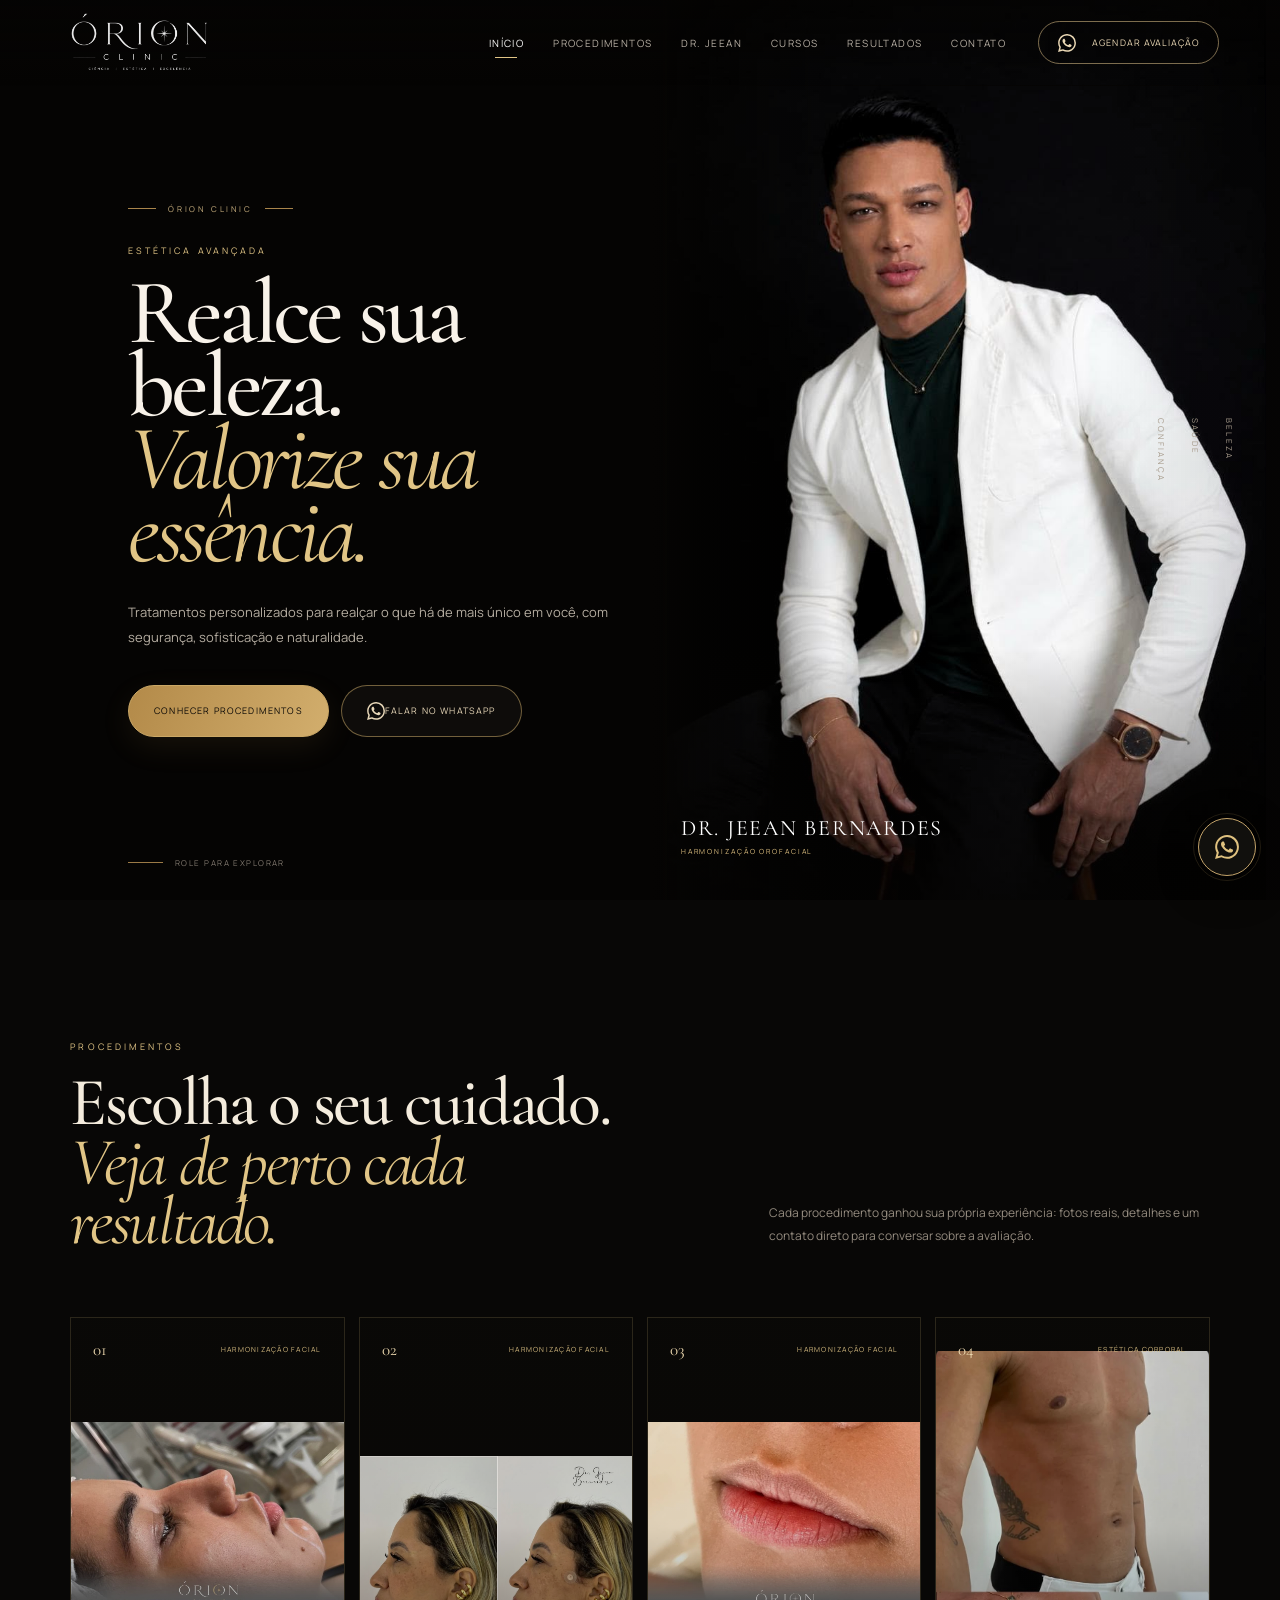
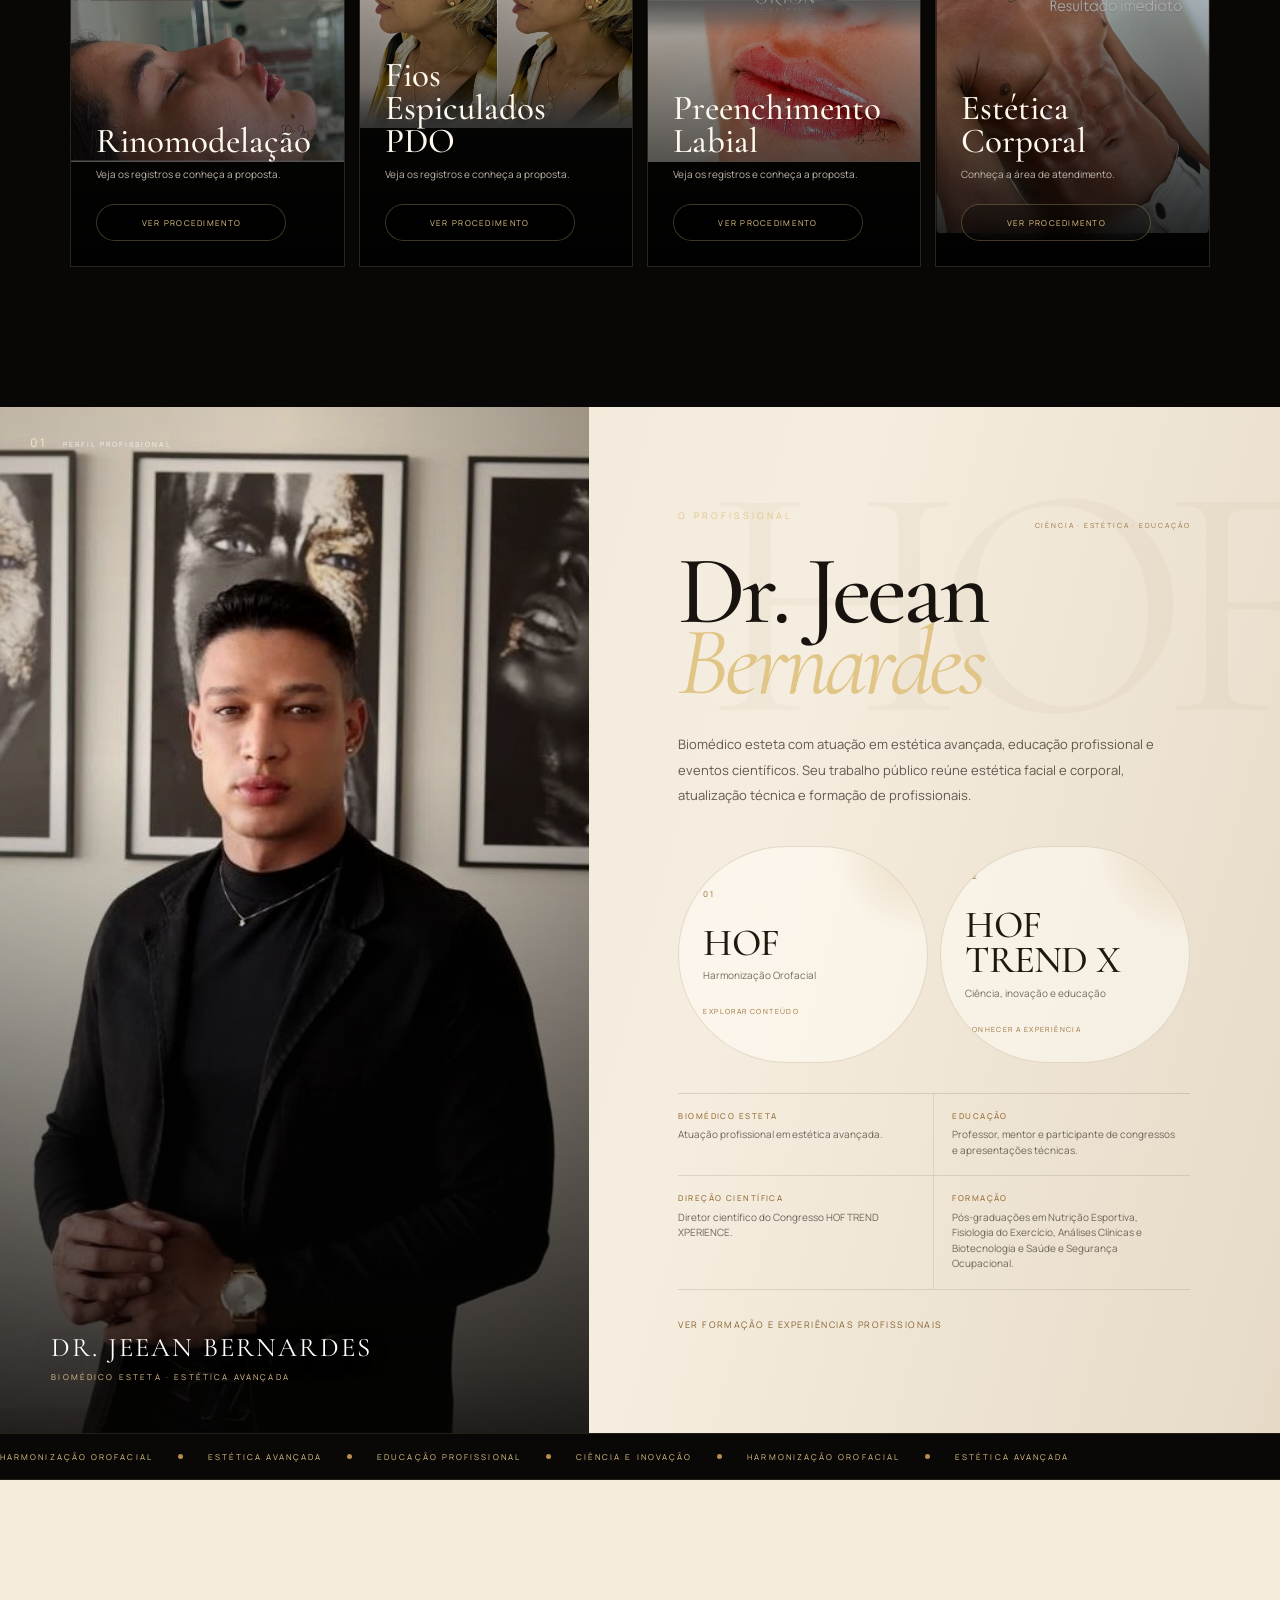
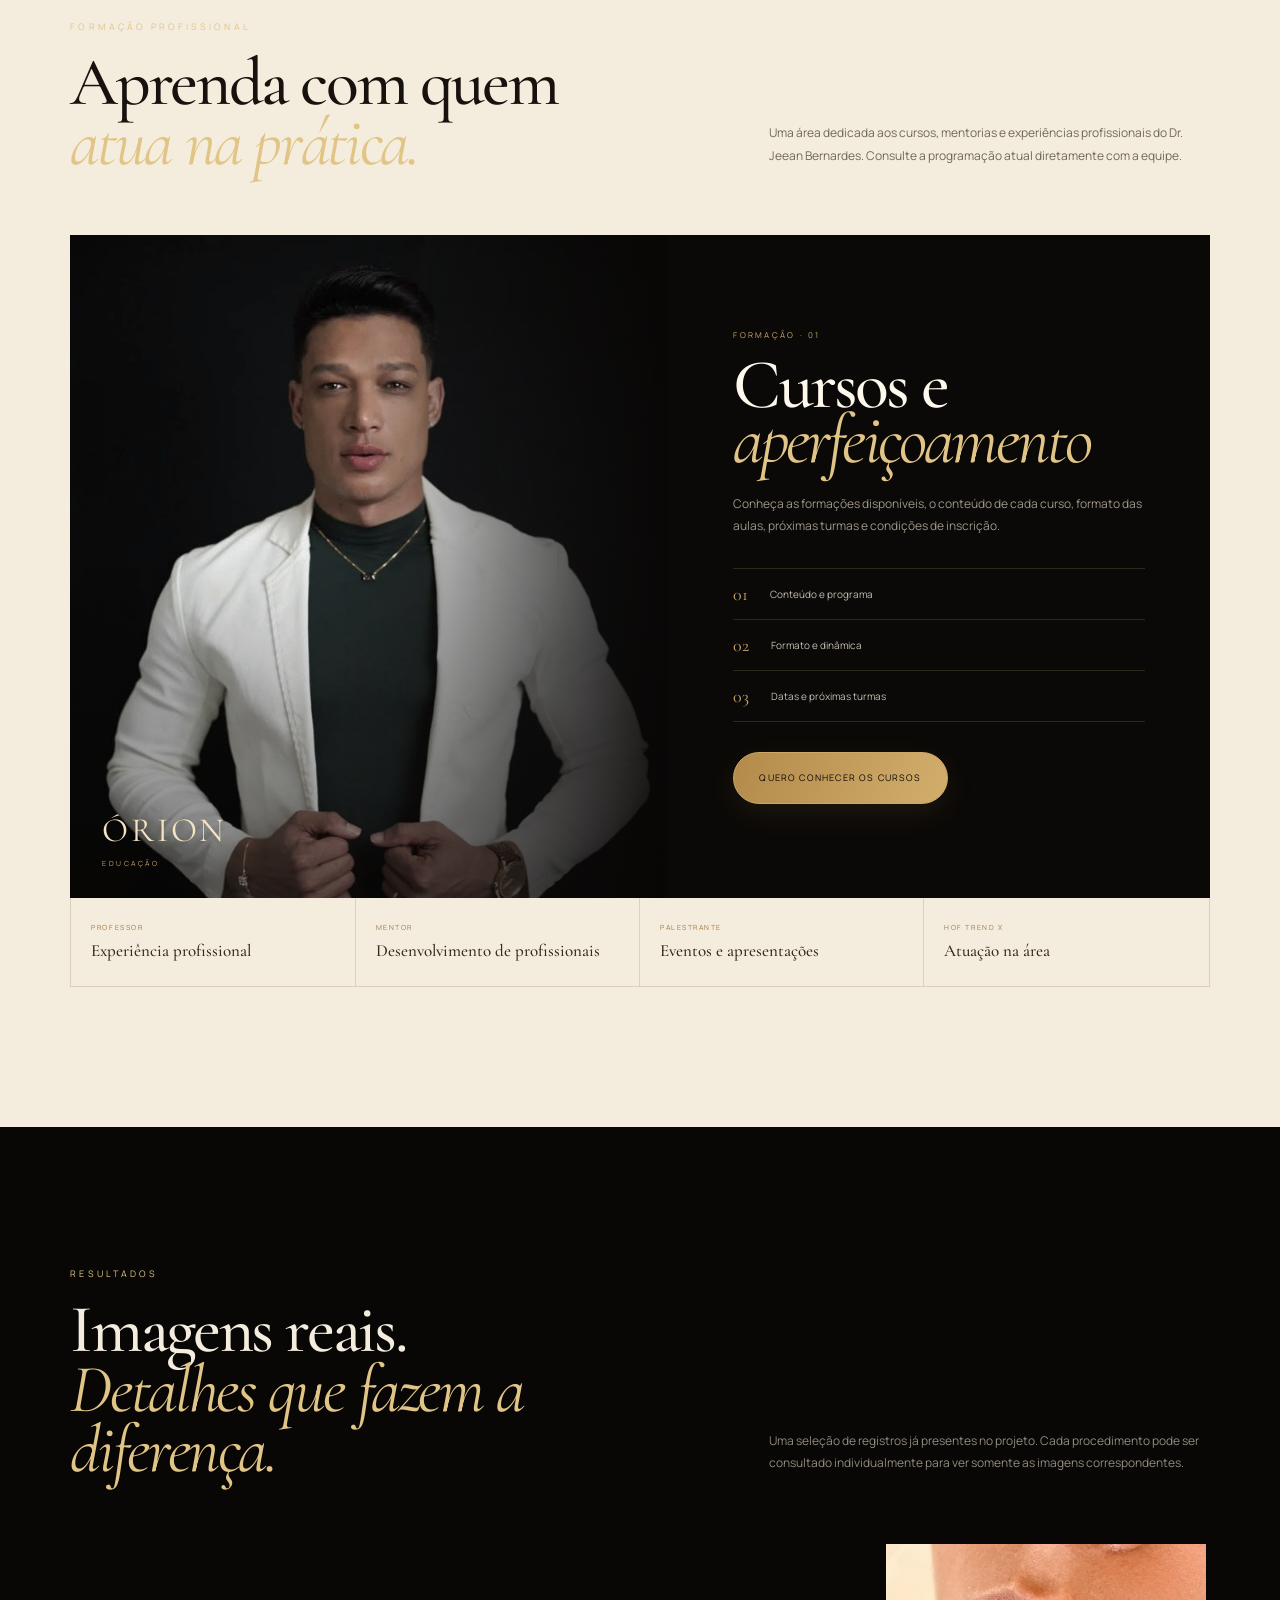
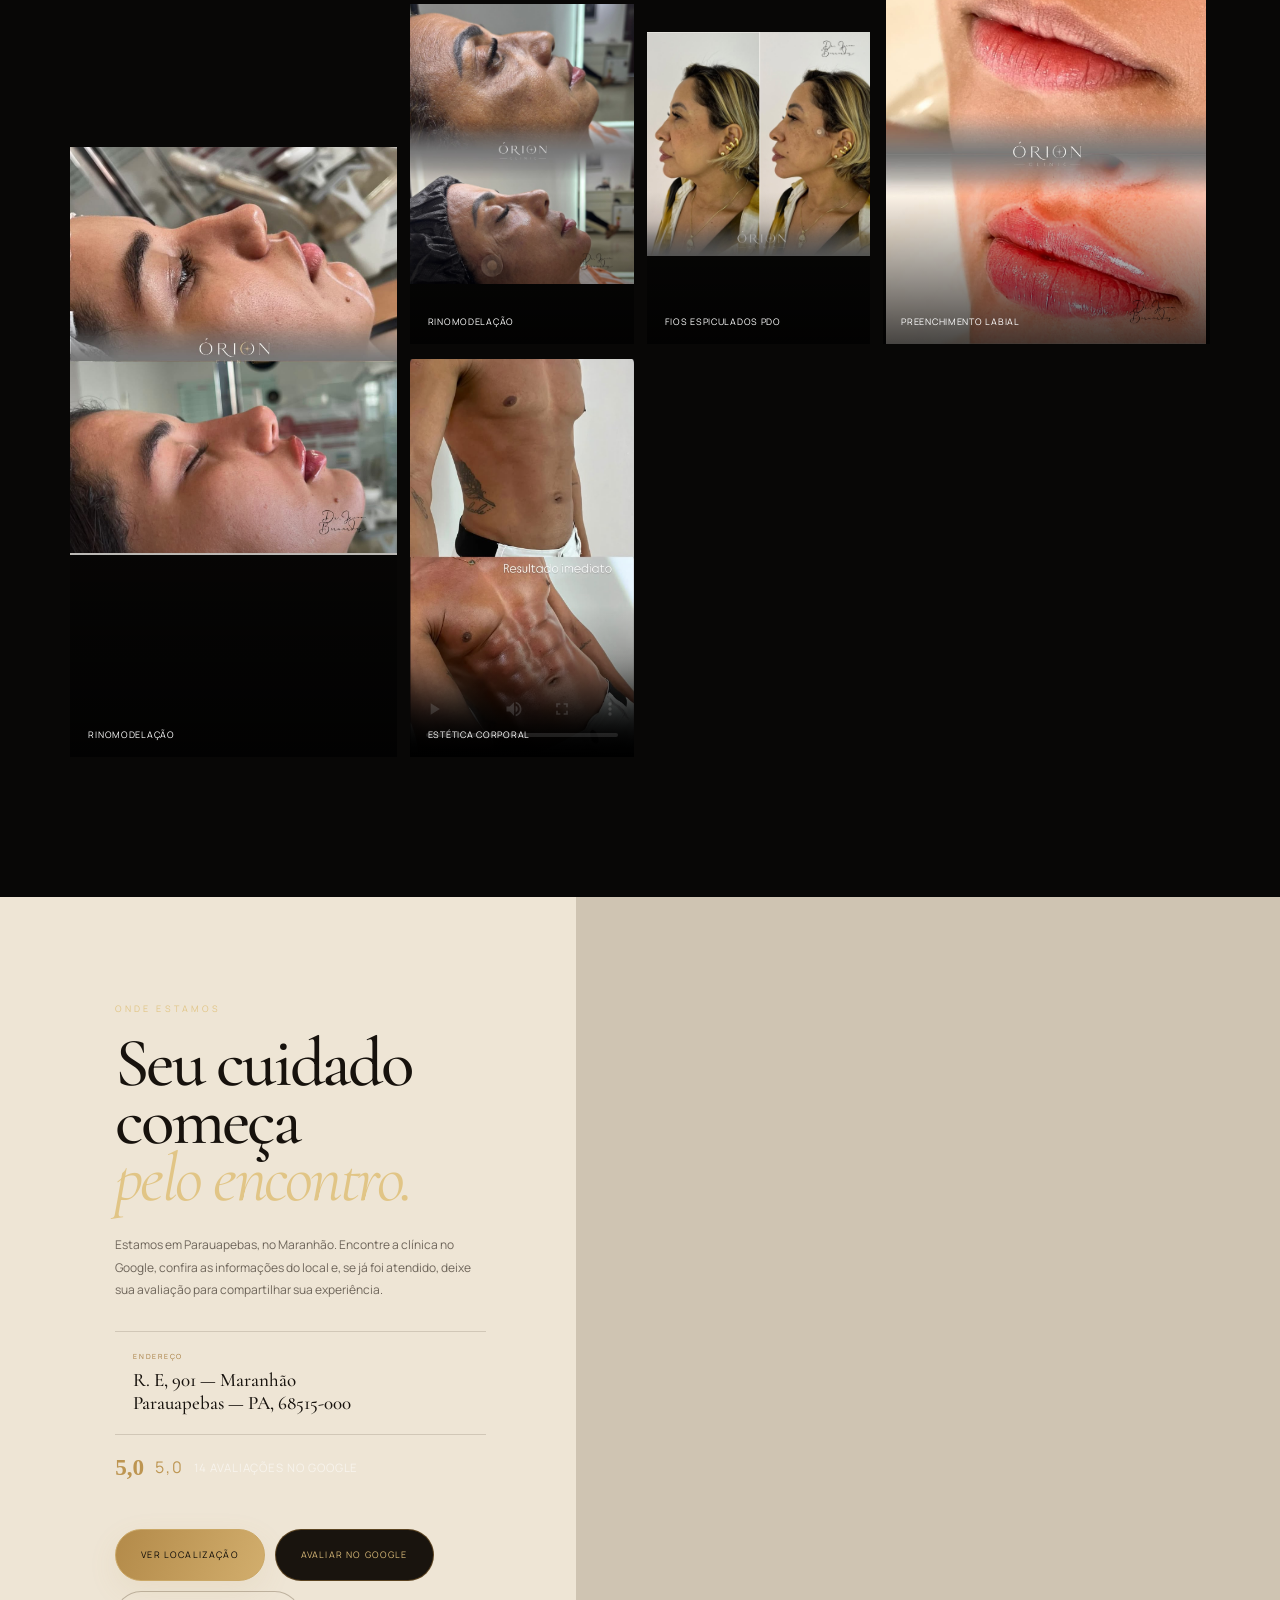
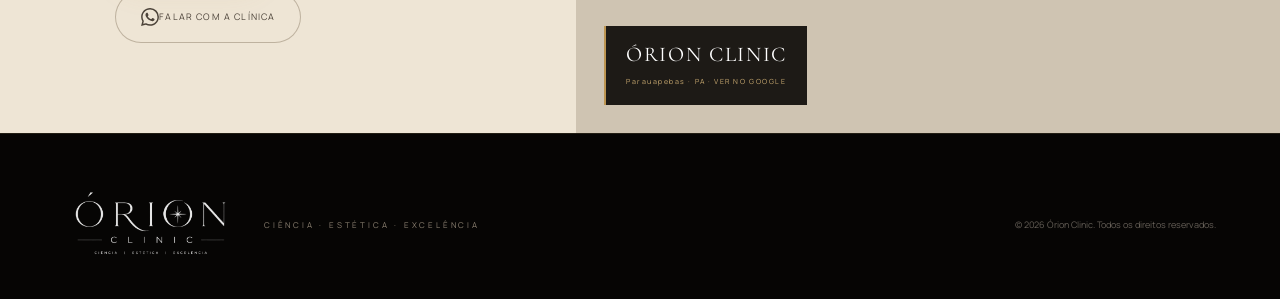
==== commit b0dbdcb0: "Corrige seção do Dr Jeean, HOF e WhatsApp" ====
--- a/index.html
+++ b/index.html
@@ -39,7 +39,8 @@
         <a href="#contato">Contato</a>
       </nav>
       <a class="header-cta whatsapp-link" data-message="Olá! Gostaria de agendar uma avaliação na Órion Clinic." href="https://wa.me/5531984200339" target="_blank" rel="noopener">
-        <span>Agendar avaliação</span><b>↗</b>
+        <svg class="whatsapp-icon" viewBox="0 0 24 24" aria-hidden="true" focusable="false"><path d="M20.52 3.449A11.815 11.815 0 0 0 12.04 0C5.495 0 .167 5.327.165 11.872c0 2.093.546 4.136 1.582 5.936L.065 24l6.332-1.662a11.87 11.87 0 0 0 5.637 1.435h.005c6.547 0 11.875-5.327 11.878-11.873a11.82 11.82 0 0 0-3.397-8.451ZM12.04 21.77h-.004a9.89 9.89 0 0 1-5.037-1.38l-.362-.215-3.756.986 1.003-3.665-.236-.376a9.875 9.875 0 0 1-1.516-5.248C2.134 6.431 6.57 1.994 12.045 1.994a9.83 9.83 0 0 1 6.997 2.9 9.83 9.83 0 0 1 2.894 7.005c-.002 5.473-4.44 9.871-9.896 9.871Zm5.42-7.397c-.296-.148-1.755-.866-2.027-.965-.272-.1-.47-.148-.668.149-.198.297-.767.965-.94 1.163-.173.198-.346.223-.643.074-.296-.148-1.253-.462-2.387-1.474-.882-.788-1.477-1.762-1.65-2.06-.173-.296-.018-.457.13-.605.134-.133.297-.346.445-.52.148-.173.198-.297.297-.495.099-.198.05-.371-.025-.52-.074-.148-.668-1.61-.915-2.205-.24-.579-.485-.5-.668-.509l-.57-.01c-.198 0-.52.074-.792.372-.272.297-1.04 1.016-1.04 2.479 0 1.462 1.065 2.875 1.214 3.073.148.198 2.096 3.2 5.077 4.487.709.306 1.262.489 1.694.626.712.226 1.36.194 1.872.118.571-.085 1.755-.718 2.003-1.411.247-.693.247-1.287.173-1.411-.074-.124-.272-.198-.569-.346Z" fill="currentColor"/></svg>
+        <span>Agendar avaliação</span>
       </a>
       <button class="menu-toggle" id="menuToggle" aria-label="Abrir menu" aria-expanded="false"><span></span><span></span></button>
     </header>
@@ -55,9 +56,10 @@
           <h1>Realce sua beleza.<br><em>Valorize sua essência.</em></h1>
           <p class="hero-copy">Tratamentos personalizados para realçar o que há de mais único em você, com segurança, sofisticação e naturalidade.</p>
           <div class="hero-actions">
-            <a class="btn btn-gold" href="#procedimentos">Conhecer procedimentos <span>→</span></a>
+            <a class="btn btn-gold" href="#procedimentos">Conhecer procedimentos</a>
             <a class="btn btn-whatsapp whatsapp-link" data-message="Olá! Gostaria de agendar uma avaliação na Órion Clinic." href="https://wa.me/5531984200339" target="_blank" rel="noopener">
-              <span class="wa-icon">⌁</span> Falar no WhatsApp
+        <svg class="whatsapp-icon" viewBox="0 0 24 24" aria-hidden="true" focusable="false"><path d="M20.52 3.449A11.815 11.815 0 0 0 12.04 0C5.495 0 .167 5.327.165 11.872c0 2.093.546 4.136 1.582 5.936L.065 24l6.332-1.662a11.87 11.87 0 0 0 5.637 1.435h.005c6.547 0 11.875-5.327 11.878-11.873a11.82 11.82 0 0 0-3.397-8.451ZM12.04 21.77h-.004a9.89 9.89 0 0 1-5.037-1.38l-.362-.215-3.756.986 1.003-3.665-.236-.376a9.875 9.875 0 0 1-1.516-5.248C2.134 6.431 6.57 1.994 12.045 1.994a9.83 9.83 0 0 1 6.997 2.9 9.83 9.83 0 0 1 2.894 7.005c-.002 5.473-4.44 9.871-9.896 9.871Zm5.42-7.397c-.296-.148-1.755-.866-2.027-.965-.272-.1-.47-.148-.668.149-.198.297-.767.965-.94 1.163-.173.198-.346.223-.643.074-.296-.148-1.253-.462-2.387-1.474-.882-.788-1.477-1.762-1.65-2.06-.173-.296-.018-.457.13-.605.134-.133.297-.346.445-.52.148-.173.198-.297.297-.495.099-.198.05-.371-.025-.52-.074-.148-.668-1.61-.915-2.205-.24-.579-.485-.5-.668-.509l-.57-.01c-.198 0-.52.074-.792.372-.272.297-1.04 1.016-1.04 2.479 0 1.462 1.065 2.875 1.214 3.073.148.198 2.096 3.2 5.077 4.487.709.306 1.262.489 1.694.626.712.226 1.36.194 1.872.118.571-.085 1.755-.718 2.003-1.411.247-.693.247-1.287.173-1.411-.074-.124-.272-.198-.569-.346Z" fill="currentColor"/></svg>
+              Falar no WhatsApp
             </a>
           </div>
         </div>
@@ -87,7 +89,7 @@
             <div class="card-content">
               <h3>Rinomodelação</h3>
               <p>Veja os registros e conheça a proposta.</p>
-              <button class="card-action" type="button">Ver procedimento <b>↗</b></button>
+              <button class="card-action" type="button">Ver procedimento</button>
             </div>
           </article>
           <article class="procedure-card" data-title="Fios Espiculados PDO" data-category="Harmonização Facial" data-gallery="fios-espiculados-pdo">
@@ -97,7 +99,7 @@
             <div class="card-content">
               <h3>Fios Espiculados PDO</h3>
               <p>Veja os registros e conheça a proposta.</p>
-              <button class="card-action" type="button">Ver procedimento <b>↗</b></button>
+              <button class="card-action" type="button">Ver procedimento</button>
             </div>
           </article>
           <article class="procedure-card" data-title="Preenchimento Labial" data-category="Harmonização Facial" data-gallery="preenchimento-labial">
@@ -107,7 +109,7 @@
             <div class="card-content">
               <h3>Preenchimento Labial</h3>
               <p>Veja os registros e conheça a proposta.</p>
-              <button class="card-action" type="button">Ver procedimento <b>↗</b></button>
+              <button class="card-action" type="button">Ver procedimento</button>
             </div>
           </article>
           <article class="procedure-card" data-title="Estética Corporal" data-category="Estética Corporal" data-gallery="estetica-corporal">
@@ -117,29 +119,59 @@
             <div class="card-content">
               <h3>Estética Corporal</h3>
               <p>Conheça a área de atendimento.</p>
-              <button class="card-action" type="button">Ver procedimento <b>↗</b></button>
+              <button class="card-action" type="button">Ver procedimento</button>
             </div>
           </article>
         </div>
       </section>
 
       <section class="specialist" id="especialista">
-        <div class="specialist-photo">
-          <img src="assets/images/image-01.jpeg" alt="Dr. Jeean Bernardes" loading="lazy">
-          <div class="photo-caption"><span>DR. JEEAN BERNARDES</span><small>HARMONIZAÇÃO OROFACIAL</small></div>
-        </div>
+        <div class="specialist-visual">
+          <div class="specialist-photo">
+            <img src="assets/images/image-01.jpeg" alt="Dr. Jeean Bernardes" loading="lazy">
+            <div class="specialist-photo-shine"></div>
+            <div class="photo-caption"><span>DR. JEEAN BERNARDES</span><small>BIOMÉDICO ESTETA · ESTÉTICA AVANÇADA</small></div>
+          </div>
+          <div class="specialist-index">01 <span>PERFIL PROFISSIONAL</span></div>
+        </div>
+
         <div class="specialist-info">
-          <p class="eyebrow">O ESPECIALISTA</p>
+          <div class="specialist-heading">
+            <p class="eyebrow">O PROFISSIONAL</p>
+            <span class="specialist-kicker">CIÊNCIA · ESTÉTICA · EDUCAÇÃO</span>
+          </div>
           <h2>Dr. Jeean<br><em>Bernardes</em></h2>
-          <p class="specialist-copy">Especialista em valorizar a beleza de forma personalizada, unindo técnica, sensibilidade estética e atenção a cada detalhe do atendimento.</p>
-          <div class="credentials">
-            <div><strong>HOF</strong><span>Harmonização Orofacial</span></div>
-            <div><strong>Professor</strong><span>Atuação como professor na área</span></div>
-            <div><strong>Palestrante</strong><span>Participação em eventos e apresentações</span></div>
-            <div><strong>Mentor</strong><span>Atuação como mentor de outros profissionais</span></div>
-            <div><strong>HOF TREND X</strong><span>Área e proposta associada à sua atuação</span></div>
-          </div>
-          <a class="text-link" href="#formacao">Conhecer formação profissional <span>→</span></a>
+          <p class="specialist-copy">Biomédico esteta com atuação em estética avançada, educação profissional e eventos científicos. Seu trabalho público reúne estética facial e corporal, atualização técnica e formação de profissionais.</p>
+
+          <div class="specialist-feature-grid">
+            <button class="expertise-card" type="button" data-expertise="hof">
+              <span class="expertise-number">01</span>
+              <span class="expertise-title">HOF</span>
+              <span class="expertise-subtitle">Harmonização Orofacial</span>
+              <span class="expertise-cta">Explorar conteúdo</span>
+            </button>
+            <button class="expertise-card" type="button" data-expertise="trend">
+              <span class="expertise-number">02</span>
+              <span class="expertise-title">HOF TREND X</span>
+              <span class="expertise-subtitle">Ciência, inovação e educação</span>
+              <span class="expertise-cta">Conhecer a experiência</span>
+            </button>
+          </div>
+
+          <div class="credentials-modern">
+            <div><b>BIOMÉDICO ESTETA</b><span>Atuação profissional em estética avançada.</span></div>
+            <div><b>EDUCAÇÃO</b><span>Professor, mentor e participante de congressos e apresentações técnicas.</span></div>
+            <div><b>DIREÇÃO CIENTÍFICA</b><span>Diretor científico do Congresso HOF TREND XPERIENCE.</span></div>
+            <div><b>FORMAÇÃO</b><span>Pós-graduações em Nutrição Esportiva, Fisiologia do Exercício, Análises Clínicas e Biotecnologia e Saúde e Segurança Ocupacional.</span></div>
+          </div>
+
+          <a class="text-link" href="#formacao">Ver formação e experiências profissionais <span class="link-dot"></span></a>
+        </div>
+      </section>
+
+      <section class="expertise-marquee" aria-label="Atuação profissional">
+        <div class="expertise-marquee-track">
+          <span>HARMONIZAÇÃO OROFACIAL</span><i></i><span>ESTÉTICA AVANÇADA</span><i></i><span>EDUCAÇÃO PROFISSIONAL</span><i></i><span>CIÊNCIA E INOVAÇÃO</span><i></i><span>HARMONIZAÇÃO OROFACIAL</span><i></i><span>ESTÉTICA AVANÇADA</span>
         </div>
       </section>
 
@@ -167,7 +199,7 @@
               <div><b>02</b><span>Formato e dinâmica</span></div>
               <div><b>03</b><span>Datas e próximas turmas</span></div>
             </div>
-            <button class="btn btn-gold course-open" type="button">Quero conhecer os cursos <span>↗</span></button>
+            <button class="btn btn-gold course-open" type="button">Quero conhecer os cursos</button>
           </div>
         </div>
         <div class="education-strip">
@@ -184,11 +216,11 @@
           <p class="section-intro">Uma seleção de registros já presentes no projeto. Cada procedimento pode ser consultado individualmente para ver somente as imagens correspondentes.</p>
         </div>
         <div class="gallery">
-          <figure class="gallery-tall"><img src="assets/procedimentos/rinomodelacao/01.png" alt="Rinomodelação — resultado" loading="lazy"><figcaption>Rinomodelação <span>↗</span></figcaption></figure>
-          <figure><img src="assets/procedimentos/rinomodelacao/02.png" alt="Rinomodelação — resultado" loading="lazy"><figcaption>Rinomodelação <span>↗</span></figcaption></figure>
-          <figure><img src="assets/procedimentos/fios-espiculados-pdo/01.png" alt="Fios Espiculados PDO — resultado" loading="lazy"><figcaption>Fios Espiculados PDO <span>↗</span></figcaption></figure>
-          <figure class="gallery-wide"><img src="assets/procedimentos/preenchimento-labial/01.png" alt="Preenchimento labial — resultado" loading="lazy"><figcaption>Preenchimento Labial <span>↗</span></figcaption></figure>
-          <figure class="gallery-video"><video src="assets/resultados/resultado-clinica.mp4" controls playsinline preload="metadata" poster="assets/procedimentos/estetica-corporal/capa.jpeg"></video><figcaption>Estética Corporal <span>▶</span></figcaption></figure>
+          <figure class="gallery-tall"><img src="assets/procedimentos/rinomodelacao/01.png" alt="Rinomodelação — resultado" loading="lazy"><figcaption>Rinomodelação</figcaption></figure>
+          <figure><img src="assets/procedimentos/rinomodelacao/02.png" alt="Rinomodelação — resultado" loading="lazy"><figcaption>Rinomodelação</figcaption></figure>
+          <figure><img src="assets/procedimentos/fios-espiculados-pdo/01.png" alt="Fios Espiculados PDO — resultado" loading="lazy"><figcaption>Fios Espiculados PDO</figcaption></figure>
+          <figure class="gallery-wide"><img src="assets/procedimentos/preenchimento-labial/01.png" alt="Preenchimento labial — resultado" loading="lazy"><figcaption>Preenchimento Labial</figcaption></figure>
+          <figure class="gallery-video"><video src="assets/resultados/resultado-clinica.mp4" controls playsinline preload="metadata" poster="assets/procedimentos/estetica-corporal/capa.jpeg"></video><figcaption>Estética Corporal</figcaption></figure>
         </div>
       </section>
 
@@ -198,18 +230,19 @@
           <h2>Seu cuidado começa<br><em>pelo encontro.</em></h2>
           <p class="location-text">Estamos em Parauapebas, no Maranhão. Encontre a clínica no Google, confira as informações do local e, se já foi atendido, deixe sua avaliação para compartilhar sua experiência.</p>
           <div class="address-card">
-            <span class="address-icon">⌖</span>
+            <span class="address-icon" aria-hidden="true"></span>
             <div><small>ENDEREÇO</small><strong>R. E, 901 — Maranhão<br>Parauapebas — PA, 68515-000</strong></div>
           </div>
           <div class="location-rating">
             <span class="rating-score">5,0</span>
-            <span class="rating-stars" aria-label="5 de 5 estrelas">★★★★★</span>
+            <span class="rating-stars" aria-label="5 de 5 estrelas">5,0</span>
             <span class="rating-label">14 avaliações no Google</span>
           </div>
           <div class="location-actions">
-            <a class="btn btn-gold" href="https://www.google.com/maps/place/Instituto+Dr+Jeean+Bernardes/data=!4m2!3m1!1s0x0:0x12e4fb27f5d7a453?sa=X&ved=1t:2428&hl=pt-BR&gl=br&ictx=111" target="_blank" rel="noopener">Ver localização <span>↗</span></a>
-            <a class="btn btn-review" href="https://search.google.com/local/writereview?placeid=ChIJ30Ff3H9R3ZIRU6TX9Sf75BI" target="_blank" rel="noopener">Avaliar no Google <span>★</span></a>
-            <a class="btn btn-outline whatsapp-link" data-message="Olá! Estou em Parauapebas e gostaria de saber mais sobre a Órion Clinic." href="https://wa.me/5531984200339" target="_blank" rel="noopener"><span class="wa-icon">⌁</span> Falar com a clínica</a>
+            <a class="btn btn-gold" href="https://www.google.com/maps/place/Instituto+Dr+Jeean+Bernardes/data=!4m2!3m1!1s0x0:0x12e4fb27f5d7a453?sa=X&ved=1t:2428&hl=pt-BR&gl=br&ictx=111" target="_blank" rel="noopener">Ver localização</a>
+            <a class="btn btn-review" href="https://search.google.com/local/writereview?placeid=ChIJ30Ff3H9R3ZIRU6TX9Sf75BI" target="_blank" rel="noopener">Avaliar no Google</a>
+            <a class="btn btn-outline whatsapp-link" data-message="Olá! Estou em Parauapebas e gostaria de saber mais sobre a Órion Clinic." href="https://wa.me/5531984200339" target="_blank" rel="noopener">
+        <svg class="whatsapp-icon" viewBox="0 0 24 24" aria-hidden="true" focusable="false"><path d="M20.52 3.449A11.815 11.815 0 0 0 12.04 0C5.495 0 .167 5.327.165 11.872c0 2.093.546 4.136 1.582 5.936L.065 24l6.332-1.662a11.87 11.87 0 0 0 5.637 1.435h.005c6.547 0 11.875-5.327 11.878-11.873a11.82 11.82 0 0 0-3.397-8.451ZM12.04 21.77h-.004a9.89 9.89 0 0 1-5.037-1.38l-.362-.215-3.756.986 1.003-3.665-.236-.376a9.875 9.875 0 0 1-1.516-5.248C2.134 6.431 6.57 1.994 12.045 1.994a9.83 9.83 0 0 1 6.997 2.9 9.83 9.83 0 0 1 2.894 7.005c-.002 5.473-4.44 9.871-9.896 9.871Zm5.42-7.397c-.296-.148-1.755-.866-2.027-.965-.272-.1-.47-.148-.668.149-.198.297-.767.965-.94 1.163-.173.198-.346.223-.643.074-.296-.148-1.253-.462-2.387-1.474-.882-.788-1.477-1.762-1.65-2.06-.173-.296-.018-.457.13-.605.134-.133.297-.346.445-.52.148-.173.198-.297.297-.495.099-.198.05-.371-.025-.52-.074-.148-.668-1.61-.915-2.205-.24-.579-.485-.5-.668-.509l-.57-.01c-.198 0-.52.074-.792.372-.272.297-1.04 1.016-1.04 2.479 0 1.462 1.065 2.875 1.214 3.073.148.198 2.096 3.2 5.077 4.487.709.306 1.262.489 1.694.626.712.226 1.36.194 1.872.118.571-.085 1.755-.718 2.003-1.411.247-.693.247-1.287.173-1.411-.074-.124-.272-.198-.569-.346Z" fill="currentColor"/></svg>Falar com a clínica</a>
           </div>
         </div>
         <div class="map-card">
@@ -224,6 +257,24 @@
       <span>CIÊNCIA · ESTÉTICA · EXCELÊNCIA</span>
       <small>© 2026 Órion Clinic. Todos os direitos reservados.</small>
     </footer>
+  </div>
+
+  <!-- Modal de conteúdo profissional -->
+  <div class="expertise-modal" id="expertiseModal" aria-hidden="true">
+    <div class="expertise-backdrop"></div>
+    <div class="expertise-panel">
+      <button class="expertise-close" id="expertiseClose" type="button" aria-label="Fechar conteúdo">FECHAR</button>
+      <div class="expertise-panel-top">
+        <p class="eyebrow" id="expertiseCategory">HOF</p>
+        <span class="expertise-panel-index" id="expertiseIndex">01</span>
+      </div>
+      <h2 id="expertiseTitle"></h2>
+      <p class="expertise-lead" id="expertiseLead"></p>
+      <div class="expertise-content-grid" id="expertiseContent"></div>
+      <div class="expertise-source" id="expertiseSource"></div>
+      <a class="btn btn-gold whatsapp-link" id="expertiseWhatsapp" data-message="Olá! Gostaria de conhecer mais sobre o trabalho do Dr. Jeean Bernardes e a Órion Clinic." href="https://wa.me/5531984200339" target="_blank" rel="noopener">
+        <svg class="whatsapp-icon" viewBox="0 0 24 24" aria-hidden="true" focusable="false"><path d="M20.52 3.449A11.815 11.815 0 0 0 12.04 0C5.495 0 .167 5.327.165 11.872c0 2.093.546 4.136 1.582 5.936L.065 24l6.332-1.662a11.87 11.87 0 0 0 5.637 1.435h.005c6.547 0 11.875-5.327 11.878-11.873a11.82 11.82 0 0 0-3.397-8.451ZM12.04 21.77h-.004a9.89 9.89 0 0 1-5.037-1.38l-.362-.215-3.756.986 1.003-3.665-.236-.376a9.875 9.875 0 0 1-1.516-5.248C2.134 6.431 6.57 1.994 12.045 1.994a9.83 9.83 0 0 1 6.997 2.9 9.83 9.83 0 0 1 2.894 7.005c-.002 5.473-4.44 9.871-9.896 9.871Zm5.42-7.397c-.296-.148-1.755-.866-2.027-.965-.272-.1-.47-.148-.668.149-.198.297-.767.965-.94 1.163-.173.198-.346.223-.643.074-.296-.148-1.253-.462-2.387-1.474-.882-.788-1.477-1.762-1.65-2.06-.173-.296-.018-.457.13-.605.134-.133.297-.346.445-.52.148-.173.198-.297.297-.495.099-.198.05-.371-.025-.52-.074-.148-.668-1.61-.915-2.205-.24-.579-.485-.5-.668-.509l-.57-.01c-.198 0-.52.074-.792.372-.272.297-1.04 1.016-1.04 2.479 0 1.462 1.065 2.875 1.214 3.073.148.198 2.096 3.2 5.077 4.487.709.306 1.262.489 1.694.626.712.226 1.36.194 1.872.118.571-.085 1.755-.718 2.003-1.411.247-.693.247-1.287.173-1.411-.074-.124-.272-.198-.569-.346Z" fill="currentColor"/></svg>Falar com a equipe</a>
+    </div>
   </div>
 
   <!-- Modal de procedimento -->
@@ -247,7 +298,8 @@
           <div><span>02</span><div><b>Avaliação individual</b><p>A indicação e a abordagem são conversadas diretamente com a equipe.</p></div></div>
           <div><span>03</span><div><b>Atendimento</b><p>Fale com a Órion Clinic para receber orientações e agendar sua avaliação.</p></div></div>
         </div>
-        <a class="btn btn-whatsapp whatsapp-link" id="modalWhatsapp" href="https://wa.me/5531984200339" target="_blank" rel="noopener"><span class="wa-icon">⌁</span> Quero falar sobre este procedimento</a>
+        <a class="btn btn-whatsapp whatsapp-link" id="modalWhatsapp" href="https://wa.me/5531984200339" target="_blank" rel="noopener">
+        <svg class="whatsapp-icon" viewBox="0 0 24 24" aria-hidden="true" focusable="false"><path d="M20.52 3.449A11.815 11.815 0 0 0 12.04 0C5.495 0 .167 5.327.165 11.872c0 2.093.546 4.136 1.582 5.936L.065 24l6.332-1.662a11.87 11.87 0 0 0 5.637 1.435h.005c6.547 0 11.875-5.327 11.878-11.873a11.82 11.82 0 0 0-3.397-8.451ZM12.04 21.77h-.004a9.89 9.89 0 0 1-5.037-1.38l-.362-.215-3.756.986 1.003-3.665-.236-.376a9.875 9.875 0 0 1-1.516-5.248C2.134 6.431 6.57 1.994 12.045 1.994a9.83 9.83 0 0 1 6.997 2.9 9.83 9.83 0 0 1 2.894 7.005c-.002 5.473-4.44 9.871-9.896 9.871Zm5.42-7.397c-.296-.148-1.755-.866-2.027-.965-.272-.1-.47-.148-.668.149-.198.297-.767.965-.94 1.163-.173.198-.346.223-.643.074-.296-.148-1.253-.462-2.387-1.474-.882-.788-1.477-1.762-1.65-2.06-.173-.296-.018-.457.13-.605.134-.133.297-.346.445-.52.148-.173.198-.297.297-.495.099-.198.05-.371-.025-.52-.074-.148-.668-1.61-.915-2.205-.24-.579-.485-.5-.668-.509l-.57-.01c-.198 0-.52.074-.792.372-.272.297-1.04 1.016-1.04 2.479 0 1.462 1.065 2.875 1.214 3.073.148.198 2.096 3.2 5.077 4.487.709.306 1.262.489 1.694.626.712.226 1.36.194 1.872.118.571-.085 1.755-.718 2.003-1.411.247-.693.247-1.287.173-1.411-.074-.124-.272-.198-.569-.346Z" fill="currentColor"/></svg>Quero falar sobre este procedimento</a>
       </div>
     </div>
   </div>
@@ -268,12 +320,14 @@
           <div><span>03</span><b>Próximas turmas</b></div>
           <div><span>04</span><b>Inscrição e condições</b></div>
         </div>
-        <a class="btn btn-whatsapp whatsapp-link" id="courseWhatsapp" data-message="Olá! Gostaria de conhecer os cursos e formações do Dr. Jeean Bernardes. Poderiam me enviar a programação atual?" href="https://wa.me/5531984200339" target="_blank" rel="noopener"><span class="wa-icon">⌁</span> Quero receber as informações</a>
+        <a class="btn btn-whatsapp whatsapp-link" id="courseWhatsapp" data-message="Olá! Gostaria de conhecer os cursos e formações do Dr. Jeean Bernardes. Poderiam me enviar a programação atual?" href="https://wa.me/5531984200339" target="_blank" rel="noopener">
+        <svg class="whatsapp-icon" viewBox="0 0 24 24" aria-hidden="true" focusable="false"><path d="M20.52 3.449A11.815 11.815 0 0 0 12.04 0C5.495 0 .167 5.327.165 11.872c0 2.093.546 4.136 1.582 5.936L.065 24l6.332-1.662a11.87 11.87 0 0 0 5.637 1.435h.005c6.547 0 11.875-5.327 11.878-11.873a11.82 11.82 0 0 0-3.397-8.451ZM12.04 21.77h-.004a9.89 9.89 0 0 1-5.037-1.38l-.362-.215-3.756.986 1.003-3.665-.236-.376a9.875 9.875 0 0 1-1.516-5.248C2.134 6.431 6.57 1.994 12.045 1.994a9.83 9.83 0 0 1 6.997 2.9 9.83 9.83 0 0 1 2.894 7.005c-.002 5.473-4.44 9.871-9.896 9.871Zm5.42-7.397c-.296-.148-1.755-.866-2.027-.965-.272-.1-.47-.148-.668.149-.198.297-.767.965-.94 1.163-.173.198-.346.223-.643.074-.296-.148-1.253-.462-2.387-1.474-.882-.788-1.477-1.762-1.65-2.06-.173-.296-.018-.457.13-.605.134-.133.297-.346.445-.52.148-.173.198-.297.297-.495.099-.198.05-.371-.025-.52-.074-.148-.668-1.61-.915-2.205-.24-.579-.485-.5-.668-.509l-.57-.01c-.198 0-.52.074-.792.372-.272.297-1.04 1.016-1.04 2.479 0 1.462 1.065 2.875 1.214 3.073.148.198 2.096 3.2 5.077 4.487.709.306 1.262.489 1.694.626.712.226 1.36.194 1.872.118.571-.085 1.755-.718 2.003-1.411.247-.693.247-1.287.173-1.411-.074-.124-.272-.198-.569-.346Z" fill="currentColor"/></svg>Quero receber as informações</a>
       </div>
     </div>
   </div>
 
-  <a class="whatsapp whatsapp-link" data-message="Olá! Gostaria de falar com a Órion Clinic." href="https://wa.me/5531984200339" target="_blank" rel="noopener" aria-label="Falar no WhatsApp"><span class="wa-icon">⌁</span></a>
+  <a class="whatsapp whatsapp-link" data-message="Olá! Gostaria de falar com a Órion Clinic." href="https://wa.me/5531984200339" target="_blank" rel="noopener" aria-label="Falar no WhatsApp">
+        <svg class="whatsapp-icon" viewBox="0 0 24 24" aria-hidden="true" focusable="false"><path d="M20.52 3.449A11.815 11.815 0 0 0 12.04 0C5.495 0 .167 5.327.165 11.872c0 2.093.546 4.136 1.582 5.936L.065 24l6.332-1.662a11.87 11.87 0 0 0 5.637 1.435h.005c6.547 0 11.875-5.327 11.878-11.873a11.82 11.82 0 0 0-3.397-8.451ZM12.04 21.77h-.004a9.89 9.89 0 0 1-5.037-1.38l-.362-.215-3.756.986 1.003-3.665-.236-.376a9.875 9.875 0 0 1-1.516-5.248C2.134 6.431 6.57 1.994 12.045 1.994a9.83 9.83 0 0 1 6.997 2.9 9.83 9.83 0 0 1 2.894 7.005c-.002 5.473-4.44 9.871-9.896 9.871Zm5.42-7.397c-.296-.148-1.755-.866-2.027-.965-.272-.1-.47-.148-.668.149-.198.297-.767.965-.94 1.163-.173.198-.346.223-.643.074-.296-.148-1.253-.462-2.387-1.474-.882-.788-1.477-1.762-1.65-2.06-.173-.296-.018-.457.13-.605.134-.133.297-.346.445-.52.148-.173.198-.297.297-.495.099-.198.05-.371-.025-.52-.074-.148-.668-1.61-.915-2.205-.24-.579-.485-.5-.668-.509l-.57-.01c-.198 0-.52.074-.792.372-.272.297-1.04 1.016-1.04 2.479 0 1.462 1.065 2.875 1.214 3.073.148.198 2.096 3.2 5.077 4.487.709.306 1.262.489 1.694.626.712.226 1.36.194 1.872.118.571-.085 1.755-.718 2.003-1.411.247-.693.247-1.287.173-1.411-.074-.124-.272-.198-.569-.346Z" fill="currentColor"/></svg></a>
   <script src="js/script.js"></script>
 </body>
 </html>
--- a/css/style.css
+++ b/css/style.css
@@ -34,6 +34,7 @@
 
 /* COMMON */
 .section{padding:140px 5.5vw}.eyebrow{font-size:9px;letter-spacing:.34em;color:var(--gold-2);text-transform:uppercase;margin:0 0 20px}.section-head{display:grid;grid-template-columns:1.15fr .85fr;gap:8vw;align-items:end;margin-bottom:65px}.section-head h2,.formation-intro h2{font-family:"Cormorant Garamond",serif;font-weight:500;font-size:clamp(52px,5.3vw,88px);line-height:.88;letter-spacing:-.035em;margin:0;color:var(--cream)}h2 em,h1 em,h3 em{font-style:italic;color:var(--gold-2);font-weight:400}.section-intro{color:#938a7e;font-size:12px;line-height:1.9;max-width:500px;margin:0 0 4px}.btn{min-height:50px;padding:0 22px;display:inline-flex;align-items:center;justify-content:center;gap:18px;border:1px solid transparent;font-size:9px;letter-spacing:.14em;text-transform:uppercase;transition:.3s;cursor:pointer}.btn span:last-child{font-size:17px}.btn-gold{background:linear-gradient(110deg,#b38a49,#d2ae6d);color:#0a0806;border-color:#cba866}.btn-gold:hover{transform:translateY(-2px);box-shadow:0 12px 30px rgba(189,149,81,.18)}.btn-outline{border-color:rgba(226,204,165,.35);color:#eee7dc;background:rgba(255,255,255,.015)}.btn-outline:hover{border-color:var(--gold-2);background:rgba(189,149,81,.07)}.btn-whatsapp{border-color:rgba(197,166,102,.55);background:#0e0c0a;color:#e7d7b8}.btn-whatsapp:hover{background:#17130e;border-color:#dfbd78;transform:translateY(-2px)}.wa-icon{font-size:18px;line-height:0;transform:rotate(-18deg);display:inline-block}
+.whatsapp-icon{width:18px;height:18px;display:inline-block;flex:0 0 18px;color:currentColor}.whatsapp-icon path{fill:currentColor}.whatsapp{font-size:0}.whatsapp .whatsapp-icon{width:24px;height:24px;flex-basis:24px}
 
 /* HERO */
 .hero{min-height:100vh;position:relative;display:flex;align-items:center;overflow:hidden}.hero-bg{position:absolute;inset:0;background-image:url("../assets/procedimentos/rinomodelacao/01.png");background-size:cover;background-position:center 34%;filter:saturate(.78);transform:scale(1.04)}.hero-overlay{position:absolute;inset:0;background:linear-gradient(90deg,rgba(5,4,3,.95) 0%,rgba(5,4,3,.78) 35%,rgba(5,4,3,.25) 70%,rgba(5,4,3,.62) 100%),linear-gradient(0deg,rgba(5,4,3,.85),transparent 38%,rgba(5,4,3,.28))}.hero-content{position:relative;z-index:2;width:min(780px,72vw);margin-left:10vw;padding-top:55px}.hero-kicker{display:flex;align-items:center;gap:12px;color:#c6ad7d;font-size:8px;letter-spacing:.35em;margin-bottom:30px}.hero-kicker span{width:28px;height:1px;background:#a9854b}.hero h1{font-family:"Cormorant Garamond",serif;font-size:clamp(68px,7.2vw,118px);font-weight:500;line-height:.79;letter-spacing:-.045em;margin:0 0 32px;color:#f8f2e9}.hero-copy{max-width:560px;color:#b5ada1;font-size:13px;line-height:1.9;margin:0 0 35px}.hero-actions{display:flex;gap:12px;flex-wrap:wrap}.hero-side{position:absolute;right:3.5vw;top:50%;transform:translateY(-50%);z-index:2;display:flex;flex-direction:column;gap:23px;writing-mode:vertical-rl;color:#a79b8c;font-size:8px;letter-spacing:.28em}.scroll-cue{position:absolute;z-index:2;bottom:32px;left:10vw;color:#81796f;font-size:8px;letter-spacing:.18em;text-transform:uppercase;display:flex;align-items:center;gap:12px}.scroll-cue span{display:block;width:35px;height:1px;background:#9b7a46}
@@ -298,3 +299,208 @@
   .modal-close{position:fixed;top:10px;right:10px;float:none;margin:0;z-index:50}
   .modal-body{padding:24px 20px 34px}
 }
+
+/* =========================================================
+   REFINO PREMIUM — ESPECIALISTA + INTERAÇÕES
+   ========================================================= */
+:root{
+  --gold-bright:#e6c77f;
+  --ink:#15110c;
+  --cream-deep:#ded0b8;
+}
+
+/* Botões: sistema arredondado e mais elegante */
+.btn,
+.header-cta,
+.card-action,
+.expertise-card,
+.course-open{
+  border-radius:999px;
+}
+.btn{
+  position:relative;
+  overflow:hidden;
+  min-height:52px;
+  padding:0 25px;
+  gap:0;
+  letter-spacing:.13em;
+  transition:transform .35s cubic-bezier(.2,.75,.2,1),box-shadow .35s,border-color .35s,background .35s,color .35s;
+}
+.btn::before{
+  content:"";
+  position:absolute;
+  inset:0;
+  background:linear-gradient(110deg,transparent 20%,rgba(255,255,255,.24) 48%,transparent 72%);
+  transform:translateX(-120%);
+  transition:transform .7s ease;
+}
+.btn:hover::before{transform:translateX(120%)}
+.btn:hover{transform:translateY(-3px)}
+.btn-gold{box-shadow:0 10px 30px rgba(189,149,81,.10)}
+.btn-gold:hover{box-shadow:0 18px 45px rgba(189,149,81,.25)}
+.btn-outline,.btn-whatsapp,.btn-review{border-radius:999px}
+.header-cta{border-radius:999px}
+.card-action{border:1px solid rgba(225,197,134,.28);padding:12px 17px;width:max-content;min-width:190px;justify-content:center;background:rgba(0,0,0,.24);backdrop-filter:blur(10px)}
+.card-action:hover{background:var(--gold-2);color:#090806;border-color:var(--gold-2);transform:translateY(-2px)}
+
+/* Remove símbolos decorativos que ficavam estranhos no mobile */
+.btn span,.header-cta b,.card-action b,.text-link span,.gallery figcaption span{display:none!important}
+.wa-icon{display:none!important}
+
+/* Especialista — composição editorial de alto impacto */
+.specialist{
+  position:relative;
+  display:grid;
+  grid-template-columns:minmax(420px,.92fr) minmax(0,1.08fr);
+  min-height:900px;
+  background:linear-gradient(105deg,#eee5d5 0%,#f5eddf 56%,#e6dac7 100%);
+  overflow:hidden;
+}
+.specialist::before{
+  content:"HOF";
+  position:absolute;
+  right:-2vw;
+  top:3%;
+  font-family:"Cormorant Garamond",serif;
+  font-size:clamp(180px,26vw,430px);
+  line-height:1;
+  color:rgba(123,91,43,.045);
+  pointer-events:none;
+  letter-spacing:-.08em;
+}
+.specialist-visual{position:relative;min-height:900px;background:#b8aa96;overflow:hidden}
+.specialist-photo{height:100%;min-height:900px;position:relative;overflow:hidden;background:#cfc5b5}
+.specialist-photo img{width:100%;height:100%;object-fit:cover;object-position:center 18%;display:block;filter:saturate(.88) contrast(1.04);transform:scale(1.015);transition:transform 1.4s cubic-bezier(.2,.7,.2,1),filter 1s}
+.specialist:hover .specialist-photo img{transform:scale(1.045);filter:saturate(.98) contrast(1.05)}
+.specialist-photo::after{content:"";position:absolute;inset:0;background:linear-gradient(180deg,rgba(0,0,0,.08),transparent 35%,rgba(5,4,3,.82) 100%),linear-gradient(90deg,rgba(0,0,0,.12),transparent 48%,rgba(0,0,0,.24));pointer-events:none}
+.specialist-photo-shine{position:absolute;z-index:2;inset:0;background:linear-gradient(120deg,transparent 28%,rgba(239,211,155,.13) 48%,transparent 68%);transform:translateX(-120%);transition:transform 1.1s ease;pointer-events:none}
+.specialist:hover .specialist-photo-shine{transform:translateX(120%)}
+.photo-caption{left:clamp(24px,4vw,52px);bottom:clamp(30px,4vw,55px);z-index:3}
+.photo-caption span{font-size:clamp(22px,2.1vw,32px);letter-spacing:.08em;text-shadow:0 5px 24px rgba(0,0,0,.35)}
+.photo-caption small{font-size:8px;letter-spacing:.27em}
+.specialist-index{position:absolute;z-index:4;top:30px;left:30px;color:#f0dfbf;font:500 12px/1 Manrope,sans-serif;letter-spacing:.18em}
+.specialist-index span{display:inline-block;margin-left:12px;font-size:7px;color:rgba(255,255,255,.7);letter-spacing:.28em}
+.specialist-info{position:relative;z-index:2;padding:clamp(70px,8vw,125px) clamp(42px,7vw,110px);justify-content:center}
+.specialist-heading{display:flex;align-items:center;justify-content:space-between;gap:20px;margin-bottom:14px}
+.specialist-kicker{font-size:7px;letter-spacing:.26em;color:#9b753e;text-transform:uppercase}
+.specialist-info h2{font-size:clamp(74px,7.6vw,132px);line-height:.73;margin:0 0 34px}
+.specialist-copy{max-width:650px;font-size:13px;line-height:1.95;color:#62594e;margin-bottom:34px}
+.specialist-feature-grid{display:grid;grid-template-columns:repeat(2,minmax(0,1fr));gap:12px;margin:4px 0 30px}
+.expertise-card{position:relative;text-align:left;min-height:185px;padding:25px 24px;background:rgba(255,252,245,.55);border:1px solid rgba(126,94,48,.18);color:#20180f;cursor:pointer;overflow:hidden;transition:transform .45s cubic-bezier(.2,.75,.2,1),border-color .45s,box-shadow .45s,background .45s}
+.expertise-card::before{content:"";position:absolute;width:170px;height:170px;border-radius:50%;right:-75px;top:-80px;background:radial-gradient(circle,rgba(191,149,79,.25),transparent 68%);transition:transform .5s ease}
+.expertise-card:hover{transform:translateY(-7px);border-color:rgba(151,111,53,.48);background:#fffaf0;box-shadow:0 22px 55px rgba(83,60,31,.13)}
+.expertise-card:hover::before{transform:scale(1.35)}
+.expertise-number{display:block;font:500 8px/1 Manrope,sans-serif;letter-spacing:.2em;color:#a17b42;margin-bottom:28px}
+.expertise-title{display:block;font:500 clamp(29px,3vw,43px)/.9 "Cormorant Garamond",serif;letter-spacing:-.02em}
+.expertise-subtitle{display:block;margin-top:8px;color:#766c5f;font-size:10px;line-height:1.5}
+.expertise-cta{display:inline-block;margin-top:24px;font-size:7px;letter-spacing:.2em;text-transform:uppercase;color:#9b7138}
+.credentials-modern{display:grid;grid-template-columns:1fr 1fr;border-top:1px solid rgba(55,43,29,.15)}
+.credentials-modern div{padding:17px 14px 17px 0;border-bottom:1px solid rgba(55,43,29,.12)}
+.credentials-modern div:nth-child(odd){border-right:1px solid rgba(55,43,29,.10);padding-right:18px}
+.credentials-modern div:nth-child(even){padding-left:18px}
+.credentials-modern b{display:block;font:500 8px/1.2 Manrope,sans-serif;letter-spacing:.18em;color:#98703a;margin-bottom:7px}
+.credentials-modern span{display:block;font-size:10px;line-height:1.55;color:#6f665b}
+.text-link{display:inline-flex;align-items:center;margin-top:28px;border:0;padding:0;color:#87622f}
+.link-dot{display:block!important;width:7px;height:7px;border-radius:50%;background:#b58a4a;margin-left:11px;transition:transform .3s ease}
+.text-link:hover .link-dot{transform:scale(1.7)}
+
+.expertise-marquee{overflow:hidden;background:#0a0806;color:#e2c487;border-top:1px solid rgba(225,197,134,.12);border-bottom:1px solid rgba(225,197,134,.12);padding:17px 0}
+.expertise-marquee-track{width:max-content;display:flex;align-items:center;gap:25px;animation:expertiseMarquee 26s linear infinite;font-size:8px;letter-spacing:.26em;white-space:nowrap}
+.expertise-marquee-track i{display:block;width:5px;height:5px;border-radius:50%;background:#b88d4b}
+@keyframes expertiseMarquee{to{transform:translateX(-50%)}}
+
+/* Modal profissional */
+.expertise-modal{position:fixed;inset:0;z-index:500;display:none}
+.expertise-modal.open{display:block}
+.expertise-backdrop{position:absolute;inset:0;background:rgba(4,3,2,.88);backdrop-filter:blur(18px)}
+.expertise-panel{position:absolute;left:50%;top:50%;transform:translate(-50%,-50%);width:min(1120px,92vw);max-height:90vh;overflow:auto;background:linear-gradient(135deg,#f4ecde,#e5d7c0);color:#17120d;border:1px solid rgba(226,196,130,.55);box-shadow:0 35px 110px rgba(0,0,0,.6);padding:clamp(42px,6vw,76px)}
+.expertise-panel::before{content:"";position:absolute;width:390px;height:390px;right:-160px;top:-180px;border-radius:50%;background:radial-gradient(circle,rgba(190,149,79,.20),transparent 67%);pointer-events:none}
+.expertise-close{position:sticky;float:right;top:0;z-index:10;border:1px solid rgba(50,37,23,.22);background:rgba(255,250,240,.68);color:#4d3b25;border-radius:999px;padding:11px 17px;font:600 7px/1 Manrope,sans-serif;letter-spacing:.2em;cursor:pointer;backdrop-filter:blur(10px);transition:.3s}
+.expertise-close:hover{background:#17120d;color:#f4e8d4;transform:translateY(-2px)}
+.expertise-panel-top{display:flex;align-items:center;gap:20px;margin-bottom:12px}
+.expertise-panel-top .eyebrow{color:#9a7137;margin:0}
+.expertise-panel-index{font:500 9px/1 Manrope,sans-serif;letter-spacing:.22em;color:#9a7137}
+.expertise-panel h2{font:500 clamp(62px,7vw,104px)/.8 "Cormorant Garamond",serif;letter-spacing:-.045em;margin:0 0 24px;max-width:800px}
+.expertise-lead{max-width:780px;font-size:13px;line-height:1.9;color:#675d50;margin:0 0 35px}
+.expertise-content-grid{display:grid;grid-template-columns:repeat(2,minmax(0,1fr));gap:12px}
+.expertise-content-card{padding:22px;background:rgba(255,250,240,.56);border:1px solid rgba(92,67,36,.13);transition:.35s}
+.expertise-content-card:hover{transform:translateY(-4px);background:#fffaf0;border-color:rgba(151,111,53,.35)}
+.expertise-content-card small{display:block;color:#a17b42;font-size:7px;letter-spacing:.2em;margin-bottom:9px;text-transform:uppercase}
+.expertise-content-card h3{font:500 26px/.95 "Cormorant Garamond",serif;margin:0 0 8px;color:#241a10}
+.expertise-content-card p{font-size:10px;line-height:1.7;color:#71675b;margin:0}
+.expertise-source{margin:28px 0 24px;padding-top:18px;border-top:1px solid rgba(72,53,31,.14);font-size:8px;line-height:1.7;color:#827769}
+.expertise-source a{color:#8f6732;text-decoration:underline;text-underline-offset:3px}
+
+/* Fechar modal de procedimento sem símbolo */
+.modal-close{font-size:7px!important;letter-spacing:.16em!important;text-transform:uppercase;width:auto!important;height:36px!important;padding:0 13px!important;border-radius:999px!important}
+
+/* Remove aparência quadrada em controles */
+.modal-thumb{border-radius:14px}
+.modal-main-image{border-radius:18px}
+.course-panel,.modal-panel{border-radius:24px}
+
+@media(max-width:900px){
+  .specialist{grid-template-columns:1fr;min-height:auto}
+  .specialist-visual,.specialist-photo{min-height:680px;height:78vh;max-height:820px}
+  .specialist-info{padding:72px 7vw 82px}
+  .specialist-feature-grid{grid-template-columns:1fr 1fr}
+  .credentials-modern{grid-template-columns:1fr}
+  .credentials-modern div:nth-child(odd){border-right:0;padding-right:0}
+  .credentials-modern div:nth-child(even){padding-left:0}
+  .expertise-panel{width:min(760px,94vw)}
+}
+
+@media(max-width:560px){
+  .btn{min-height:54px;padding:0 20px;font-size:8px}
+  .header-cta{border-radius:999px}
+  .specialist-visual,.specialist-photo{min-height:560px;height:72vh;max-height:680px}
+  .specialist-index{top:20px;left:20px}
+  .specialist-info{padding:58px 6vw 68px}
+  .specialist-heading{display:block}
+  .specialist-kicker{display:block;margin-top:10px}
+  .specialist-info h2{font-size:clamp(62px,18vw,86px);margin-bottom:24px}
+  .specialist-copy{font-size:11px;line-height:1.85;margin-bottom:25px}
+  .specialist-feature-grid{grid-template-columns:1fr;gap:10px}
+  .expertise-card{min-height:164px;padding:22px}
+  .expertise-title{font-size:36px}
+  .credentials-modern div{padding:15px 0}
+  .credentials-modern span{font-size:9px}
+  .expertise-marquee{padding:15px 0}
+  .expertise-marquee-track{font-size:7px;gap:18px}
+  .expertise-panel{left:7px;right:7px;top:7px;bottom:7px;width:auto;max-height:none;transform:none;padding:28px 20px 25px;border-radius:22px}
+  .expertise-close{margin-top:0}
+  .expertise-panel h2{font-size:clamp(52px,16vw,72px);margin-top:22px}
+  .expertise-lead{font-size:11px;line-height:1.75}
+  .expertise-content-grid{grid-template-columns:1fr;gap:9px}
+  .expertise-content-card{padding:19px}
+  .expertise-content-card h3{font-size:24px}
+  .expertise-content-card p{font-size:9px}
+  .expertise-source{font-size:7px}
+  .modal-panel,.course-panel{border-radius:20px}
+  .modal-main-image{border-radius:14px}
+  .modal-thumb{border-radius:10px}
+  .card-action{min-width:0;width:auto;padding:11px 15px}
+}
+
+/* REVEAL SCROLL — animação progressiva sem esconder conteúdo se o JS falhar */
+body.motion-ready .section-head,
+body.motion-ready .procedure-card,
+body.motion-ready .specialist-heading,
+body.motion-ready .specialist-info h2,
+body.motion-ready .specialist-copy,
+body.motion-ready .specialist-feature-grid,
+body.motion-ready .credentials-modern,
+body.motion-ready .course-feature,
+body.motion-ready .education-strip,
+body.motion-ready .gallery figure,
+body.motion-ready .location-copy,
+body.motion-ready .map-card{
+  opacity:0;
+  transform:translateY(28px);
+  transition:opacity .8s cubic-bezier(.2,.75,.2,1),transform .8s cubic-bezier(.2,.75,.2,1);
+}
+body.motion-ready .procedure-card:nth-child(2),body.motion-ready .gallery figure:nth-child(2){transition-delay:.08s}
+body.motion-ready .procedure-card:nth-child(3),body.motion-ready .gallery figure:nth-child(3){transition-delay:.16s}
+body.motion-ready .procedure-card:nth-child(4),body.motion-ready .gallery figure:nth-child(4){transition-delay:.24s}
+body.motion-ready .is-visible{opacity:1!important;transform:none!important}
+@media(prefers-reduced-motion:reduce){body.motion-ready .section-head,body.motion-ready .procedure-card,body.motion-ready .specialist-heading,body.motion-ready .specialist-info h2,body.motion-ready .specialist-copy,body.motion-ready .specialist-feature-grid,body.motion-ready .credentials-modern,body.motion-ready .course-feature,body.motion-ready .education-strip,body.motion-ready .gallery figure,body.motion-ready .location-copy,body.motion-ready .map-card{opacity:1;transform:none;transition:none}}
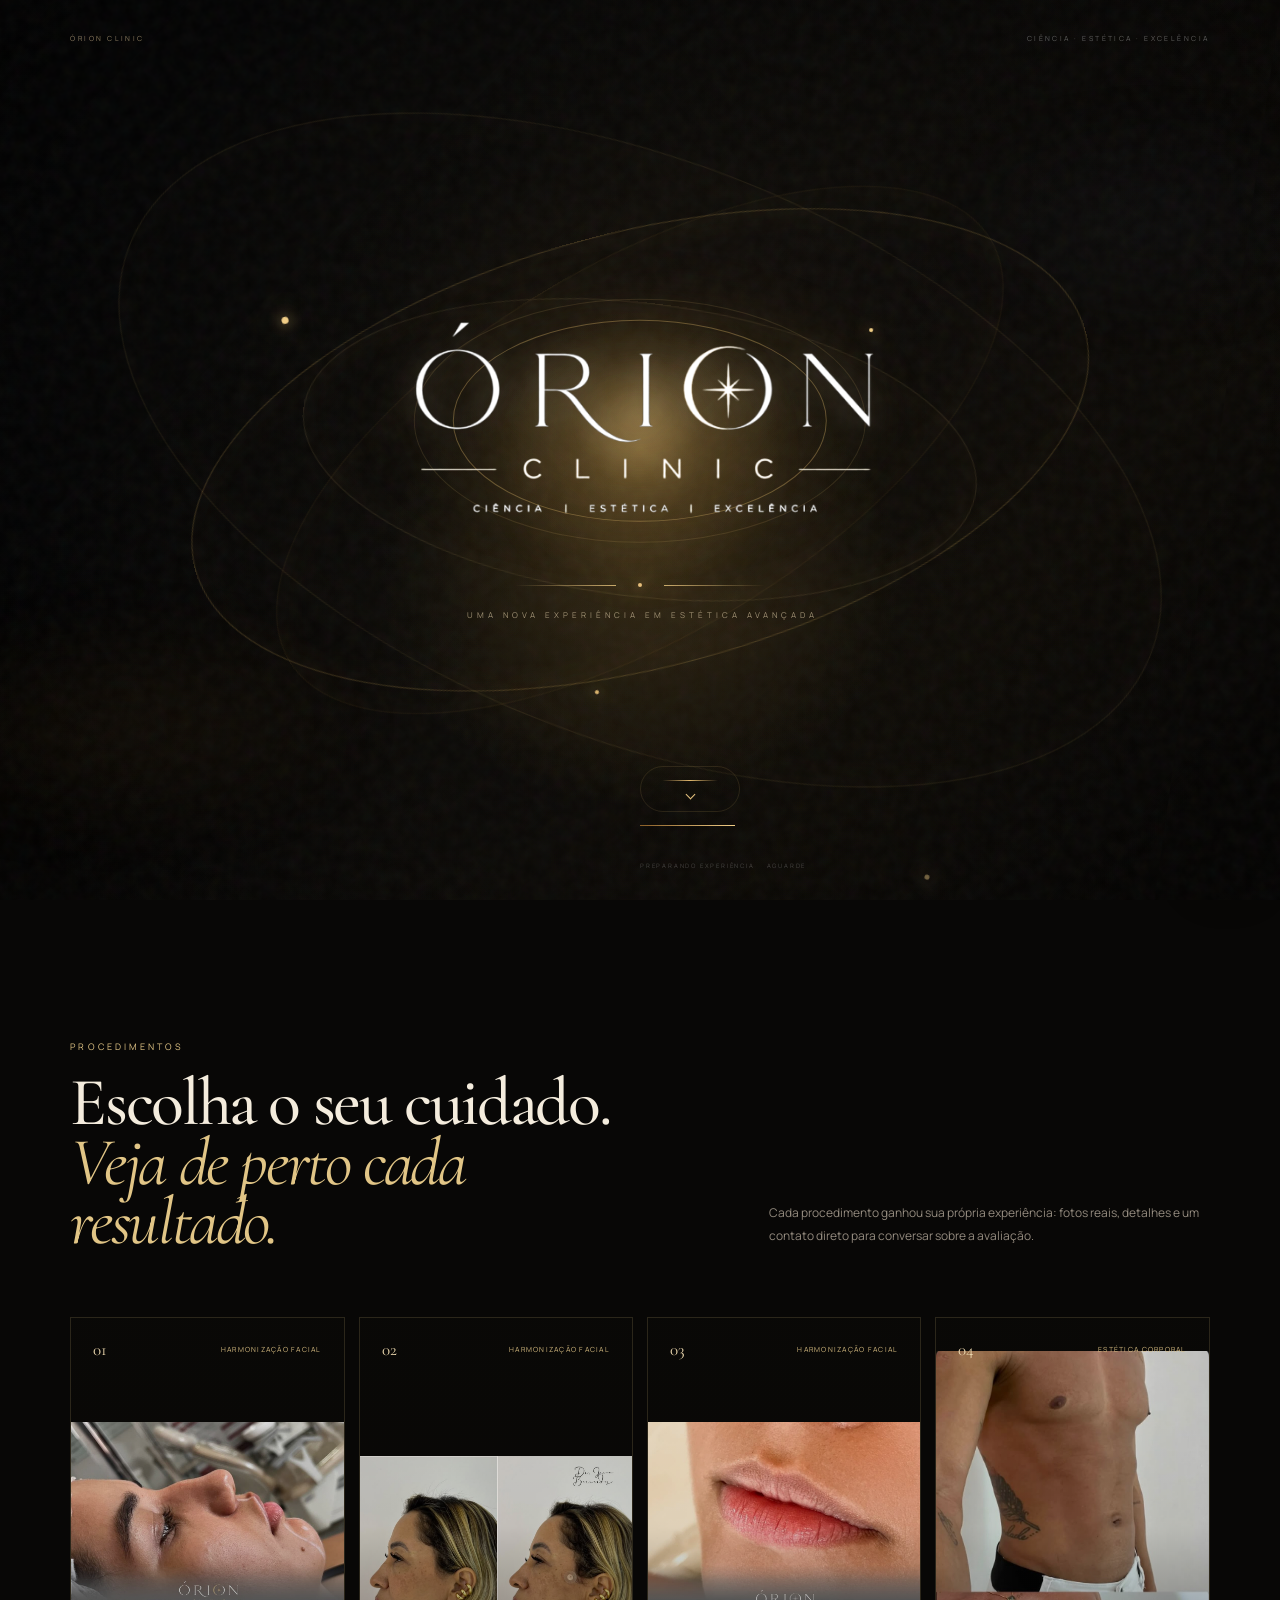
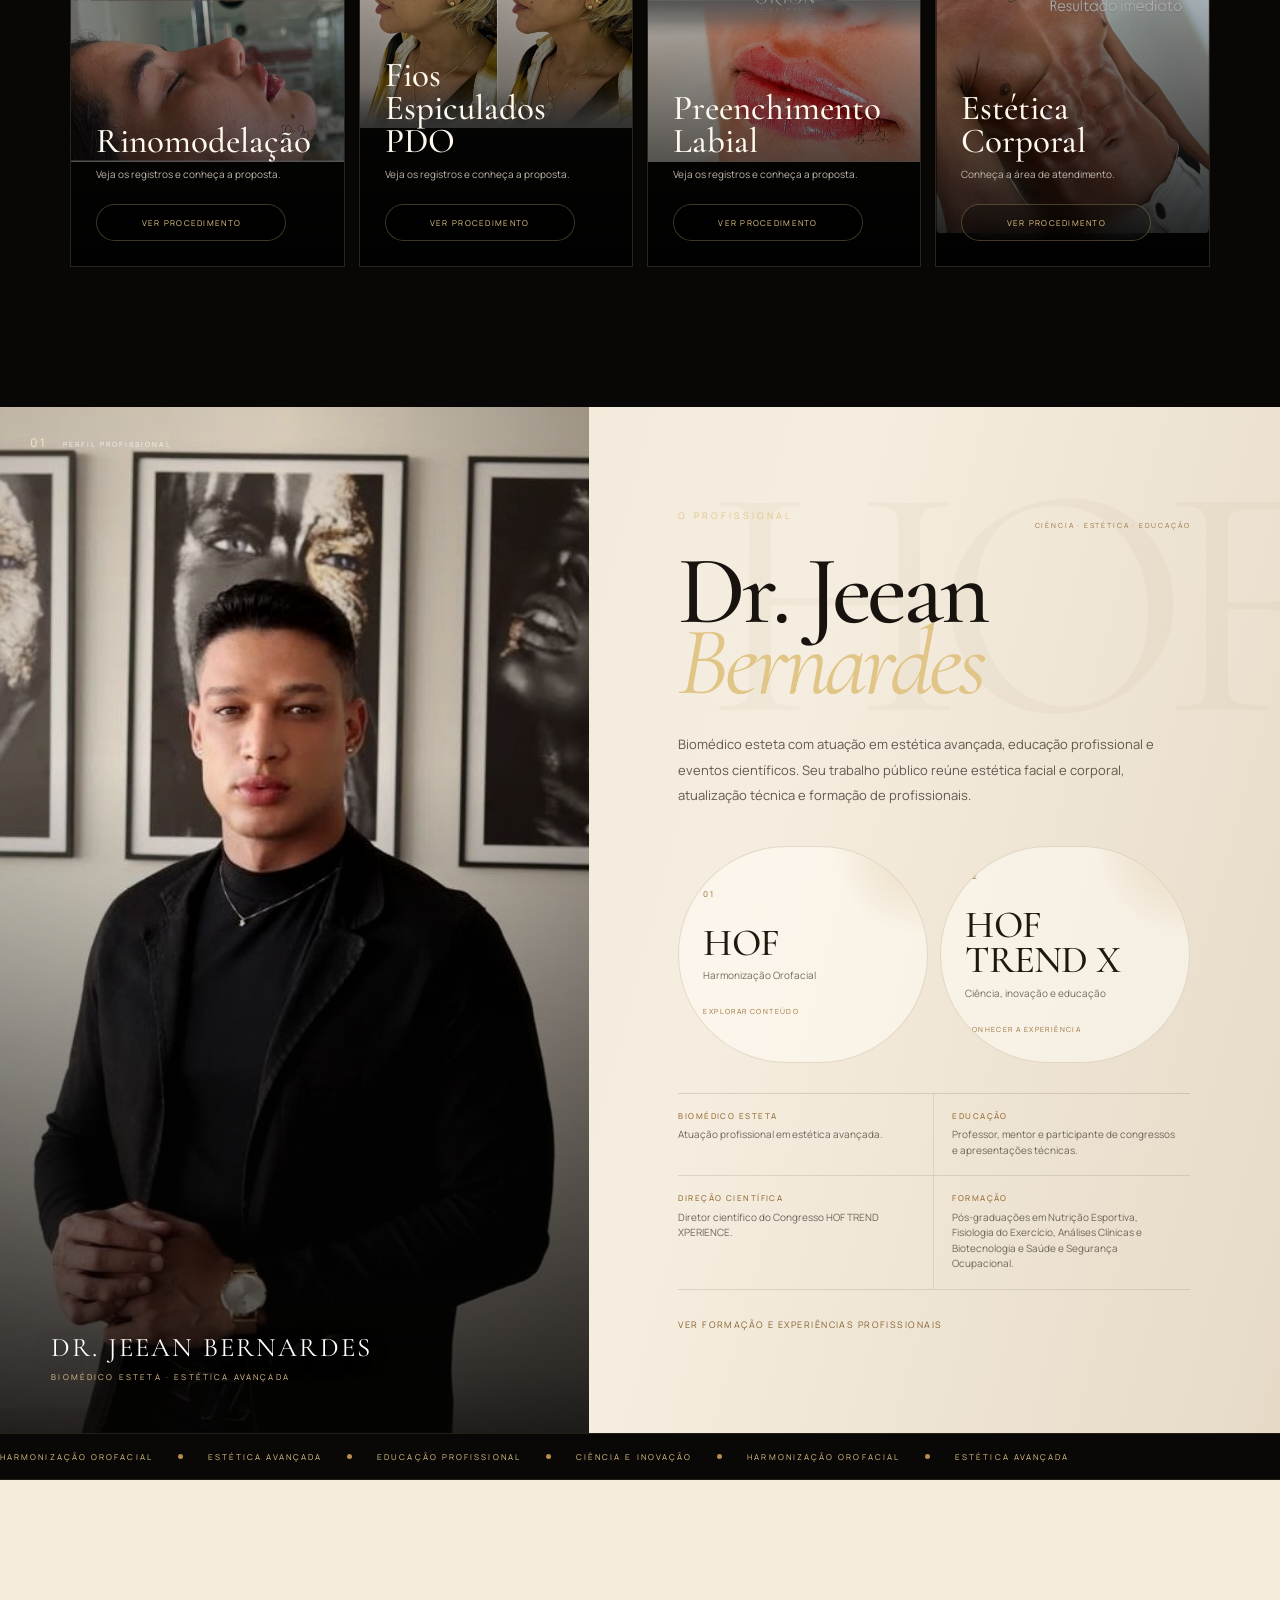
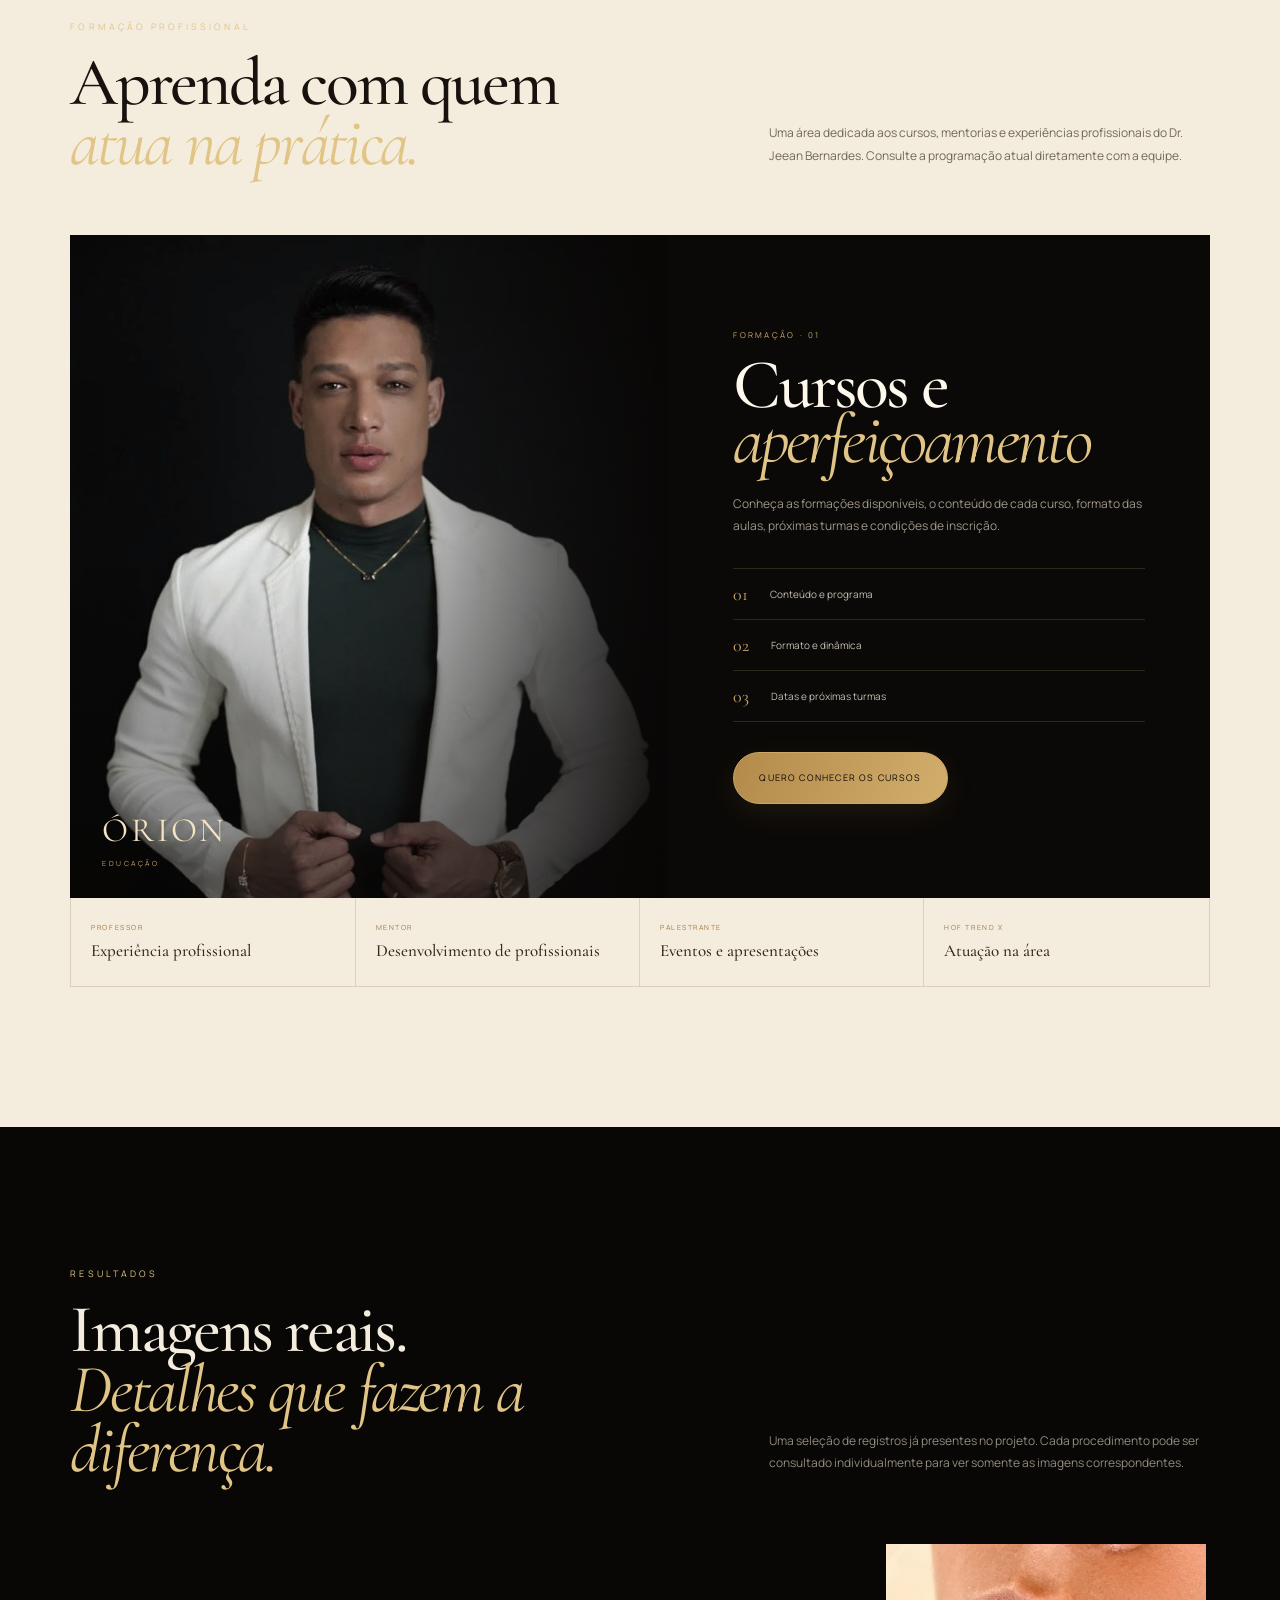
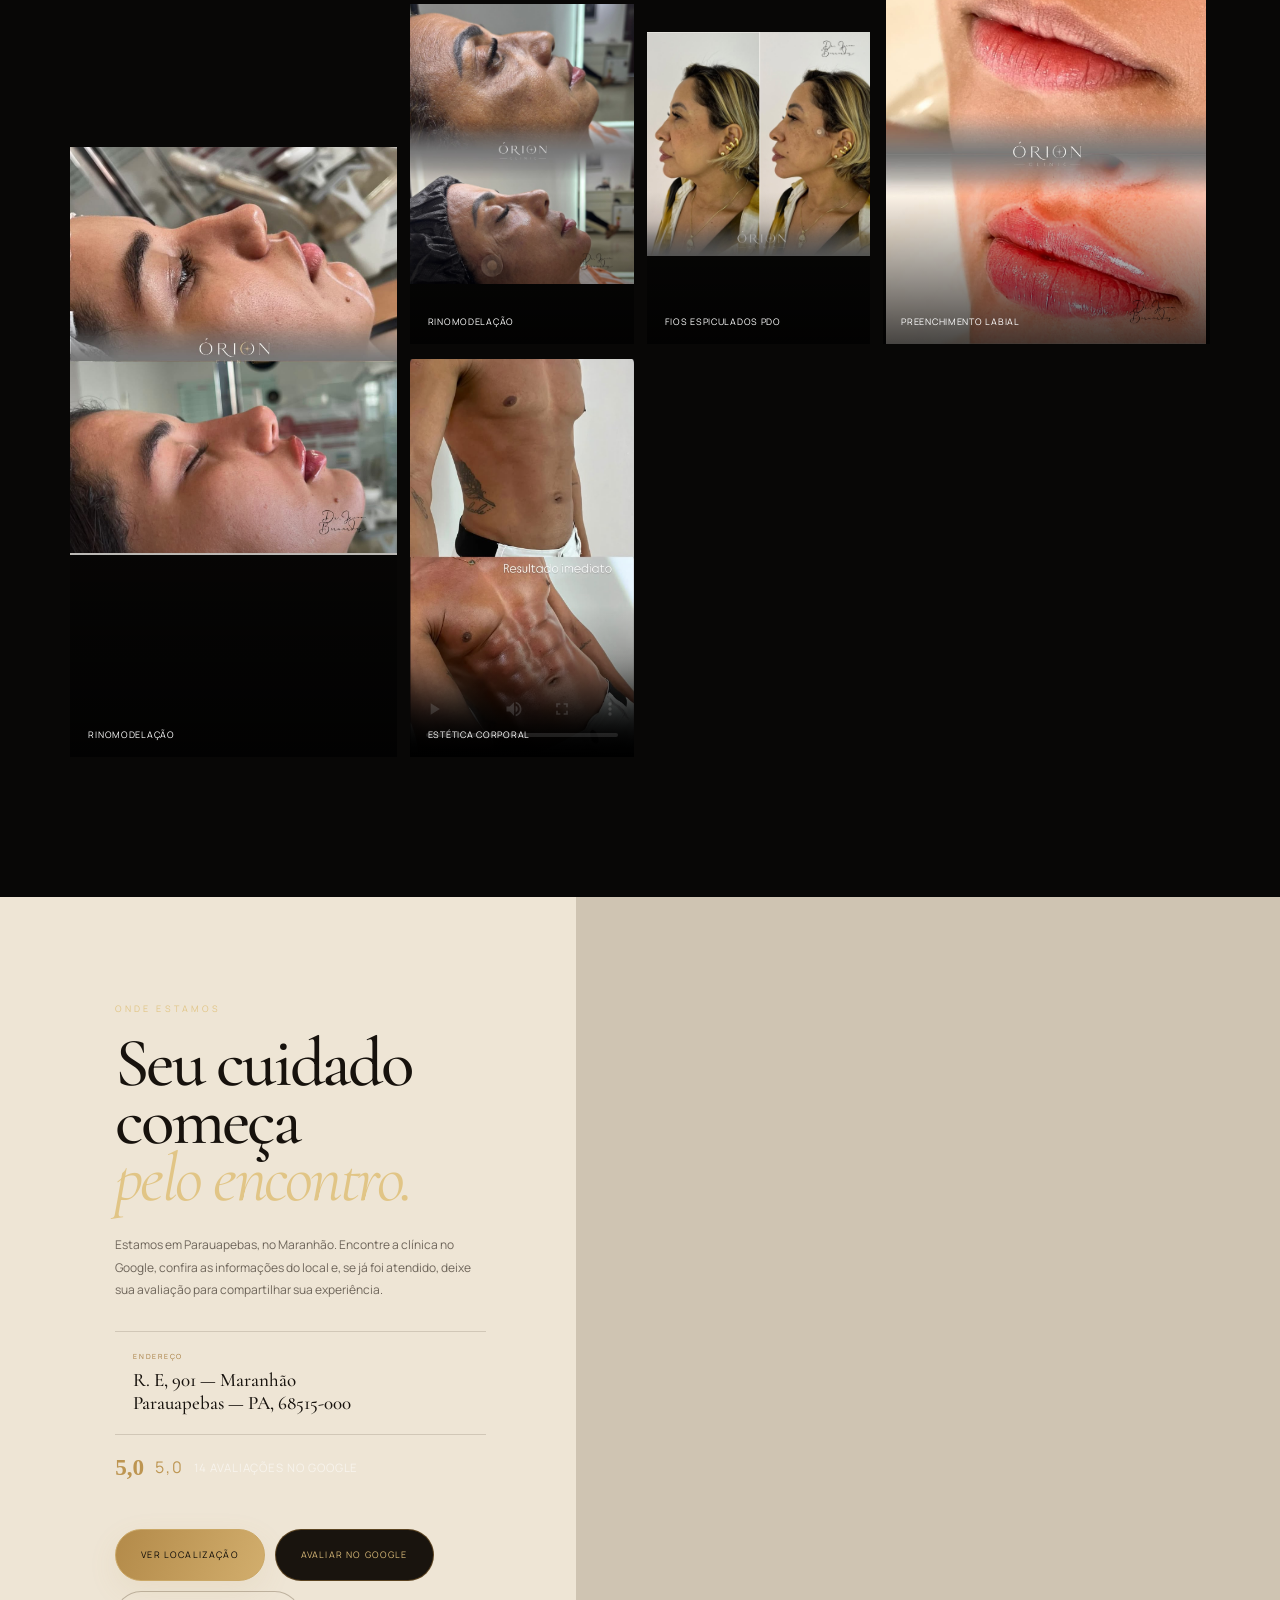
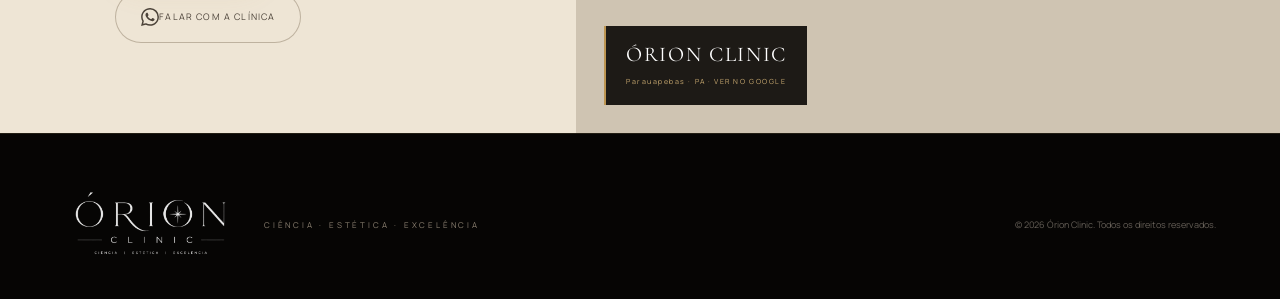
==== commit dbf8af02: "Adiciona intro interativa da Orion Clinic" ====
--- a/index.html
+++ b/index.html
@@ -11,18 +11,49 @@
   <link rel="stylesheet" href="css/style.css">
 </head>
 <body>
-  <!-- Abertura com a logo real em PNG transparente -->
-  <div class="intro" id="intro" aria-label="ÓRION CLINIC">
+  <!-- Abertura cinematográfica interativa -->
+  <div class="intro" id="intro" aria-label="Entrada ÓRION CLINIC">
+    <div class="intro-backdrop"></div>
     <div class="intro-noise"></div>
-    <div class="intro-orbit intro-orbit-a"></div>
-    <div class="intro-orbit intro-orbit-b"></div>
-    <div class="intro-glow"></div>
+    <div class="intro-stars" id="introParticles" aria-hidden="true"></div>
+    <div class="intro-cursor-glow" id="introCursorGlow" aria-hidden="true"></div>
+    <div class="intro-orbit intro-orbit-a"><span></span></div>
+    <div class="intro-orbit intro-orbit-b"><span></span></div>
+    <div class="intro-orbit intro-orbit-c"><span></span></div>
+    <div class="intro-orbit intro-orbit-d"><span></span></div>
+    <div class="intro-ambient ambient-a"></div>
+    <div class="intro-ambient ambient-b"></div>
+
+    <div class="intro-topline">
+      <span>ÓRION CLINIC</span>
+      <span>CIÊNCIA · ESTÉTICA · EXCELÊNCIA</span>
+    </div>
+
     <div class="intro-center">
-      <div class="intro-line"></div>
-      <img class="intro-logo" src="assets/logo/orion-logo-transparent.png" alt="ÓRION CLINIC">
-      <p>CIÊNCIA <i></i> ESTÉTICA <i></i> EXCELÊNCIA</p>
-    </div>
-    <div class="intro-progress"><span></span></div>
+      <div class="intro-radiance"></div>
+      <div class="intro-logo-stage" id="introLogoStage">
+        <div class="intro-logo-ring intro-logo-ring-1"></div>
+        <div class="intro-logo-ring intro-logo-ring-2"></div>
+        <div class="intro-logo-pulse"></div>
+        <div class="intro-logo-wrap">
+          <img class="intro-logo intro-logo-white" src="assets/logo/orion-logo-transparent.png" alt="ÓRION CLINIC">
+          <img class="intro-logo intro-logo-gold" src="assets/logo/orion-logo-transparent.png" alt="" aria-hidden="true">
+        </div>
+      </div>
+      <div class="intro-divider"><span></span><i></i><span></span></div>
+      <p class="intro-tagline">UMA NOVA EXPERIÊNCIA EM ESTÉTICA AVANÇADA</p>
+    </div>
+
+    <button class="intro-enter" id="introEnter" type="button" aria-label="Entrar no site">
+      <span class="intro-enter-line"></span>
+      <span class="intro-enter-dot"></span>
+    </button>
+
+    <div class="intro-status">
+      <span>PREPARANDO EXPERIÊNCIA</span>
+      <div class="intro-progress" aria-hidden="true"><span></span></div>
+      <span>AGUARDE</span>
+    </div>
   </div>
 
   <div class="site" id="site">
--- a/css/style.css
+++ b/css/style.css
@@ -281,10 +281,6 @@
   .modal-main-media{height:360px}
 }
 
-
-/* GARANTIA DE ABERTURA — o conteúdo não fica preso atrás da intro caso o JS demore */
-.intro{animation:introAutoHide 5.2s cubic-bezier(.22,.61,.36,1) forwards;animation-delay:.2s}
-@keyframes introAutoHide{0%,72%{opacity:1;visibility:visible;pointer-events:auto}100%{opacity:0;visibility:hidden;pointer-events:none}}
 
 /* PROCEDIMENTOS NO CELULAR — preserva a foto inteira */
 @media(max-width:560px){
@@ -504,3 +500,96 @@
 body.motion-ready .procedure-card:nth-child(4),body.motion-ready .gallery figure:nth-child(4){transition-delay:.24s}
 body.motion-ready .is-visible{opacity:1!important;transform:none!important}
 @media(prefers-reduced-motion:reduce){body.motion-ready .section-head,body.motion-ready .procedure-card,body.motion-ready .specialist-heading,body.motion-ready .specialist-info h2,body.motion-ready .specialist-copy,body.motion-ready .specialist-feature-grid,body.motion-ready .credentials-modern,body.motion-ready .course-feature,body.motion-ready .education-strip,body.motion-ready .gallery figure,body.motion-ready .location-copy,body.motion-ready .map-card{opacity:1;transform:none;transition:none}}
+
+
+/* =========================================================
+   ÓRION INTRO — ABERTURA CINEMATOGRÁFICA INTERATIVA
+   ========================================================= */
+.intro{
+  --mx:0%;--my:0%;--px:0;--py:0;
+  position:fixed;inset:0;z-index:9999;display:grid;place-items:center;overflow:hidden;
+  background:
+    radial-gradient(circle at calc(50% + var(--mx)) calc(50% + var(--my)),rgba(226,178,87,.16),transparent 18%),
+    radial-gradient(circle at 50% 45%,#17120b 0%,#090806 34%,#030303 76%,#000 100%);
+  color:#fff;
+  isolation:isolate;
+  transition:opacity 1s cubic-bezier(.2,.7,.2,1),visibility 1s linear,filter 1s ease,transform 1s cubic-bezier(.2,.7,.2,1);
+}
+.intro.hide{opacity:0;visibility:hidden;pointer-events:none}
+.intro.exit{opacity:0;filter:blur(12px);transform:scale(1.04);pointer-events:none}
+.intro.loaded .intro-backdrop{opacity:1}
+.intro-backdrop{position:absolute;inset:-10%;opacity:.9;background:
+  radial-gradient(ellipse at 50% 62%,rgba(219,175,87,.16),transparent 24%),
+  linear-gradient(135deg,rgba(0,0,0,.7),transparent 30%,rgba(29,21,10,.25) 70%,rgba(0,0,0,.85));
+  filter:saturate(1.18);transform:translate3d(calc(var(--px)*-18px),calc(var(--py)*-12px),0);transition:transform .18s ease-out}
+.intro-noise{position:absolute;inset:-60%;opacity:.06;pointer-events:none;background-image:url("data:image/svg+xml,%3Csvg viewBox='0 0 180 180' xmlns='http://www.w3.org/2000/svg'%3E%3Cfilter id='n'%3E%3CfeTurbulence type='fractalNoise' baseFrequency='.85' numOctaves='3' stitchTiles='stitch'/%3E%3C/filter%3E%3Crect width='100%25' height='100%25' filter='url(%23n)' opacity='.8'/%3E%3C/svg%3E");transform:rotate(8deg);mix-blend-mode:screen}
+.intro-cursor-glow{position:absolute;z-index:1;width:330px;height:330px;border-radius:50%;pointer-events:none;background:radial-gradient(circle,rgba(255,208,117,.18),rgba(223,171,78,.06) 28%,transparent 70%);filter:blur(2px);transform:translate3d(calc(var(--px)*260px),calc(var(--py)*220px),0);transition:transform .14s ease-out}
+.intro-stars{position:absolute;inset:0;z-index:2;pointer-events:none;overflow:hidden}
+.intro-particle{position:absolute;left:var(--x);top:var(--y);width:var(--size);height:var(--size);border-radius:999px;background:#f1cf8d;box-shadow:0 0 10px rgba(241,207,141,.55);opacity:0;animation:introParticleFloat var(--duration) var(--delay) ease-in-out infinite}
+.intro-ambient{position:absolute;border-radius:50%;filter:blur(40px);pointer-events:none;opacity:.48;z-index:1}
+.ambient-a{width:560px;height:240px;left:-160px;bottom:6%;background:radial-gradient(ellipse,rgba(115,79,29,.24),transparent 70%);transform:translate3d(calc(var(--px)*-30px),calc(var(--py)*20px),0)}
+.ambient-b{width:500px;height:260px;right:-120px;top:10%;background:radial-gradient(ellipse,rgba(78,98,150,.11),transparent 70%);transform:translate3d(calc(var(--px)*30px),calc(var(--py)*-20px),0)}
+.intro-topline{position:absolute;z-index:5;left:5.5vw;right:5.5vw;top:34px;display:flex;justify-content:space-between;gap:20px;color:rgba(232,207,160,.58);font-size:7px;letter-spacing:.35em;text-transform:uppercase}
+.intro-topline span:last-child{color:rgba(255,255,255,.34)}
+.intro-orbit{position:absolute;z-index:3;left:50%;top:50%;border:1px solid rgba(222,181,95,.22);border-radius:50%;pointer-events:none;transform-origin:center;will-change:transform;box-shadow:0 0 40px rgba(213,165,73,.04) inset}
+.intro-orbit span{position:absolute;display:block;width:7px;height:7px;border-radius:50%;background:#f1ce87;box-shadow:0 0 14px #efc978,0 0 35px rgba(239,201,120,.48)}
+.intro-orbit-a{width:min(72vw,1050px);height:min(34vw,500px);transform:translate(-50%,-50%) rotate(-15deg);animation:introOrbitA 16s linear infinite}
+.intro-orbit-a span{left:16%;top:-4px}
+.intro-orbit-b{width:min(86vw,1260px);height:min(45vw,630px);transform:translate(-50%,-50%) rotate(22deg);opacity:.45;animation:introOrbitB 24s linear infinite reverse}
+.intro-orbit-b span{right:11%;bottom:-4px;width:5px;height:5px}
+.intro-orbit-c{width:min(53vw,760px);height:min(23vw,330px);transform:translate(-50%,-50%) rotate(7deg);border-color:rgba(230,197,125,.12);animation:introOrbitC 12s linear infinite}
+.intro-orbit-c span{right:18%;top:-3px;width:4px;height:4px}
+.intro-orbit-d{width:min(64vw,930px);height:min(29vw,420px);transform:translate(-50%,-50%) rotate(-31deg);border-color:rgba(217,164,79,.08);animation:introOrbitD 20s linear infinite reverse}
+.intro-orbit-d span{left:30%;bottom:-3px;width:4px;height:4px;background:#dcb56f}
+.intro-center{position:relative;z-index:6;width:min(620px,82vw);display:flex;flex-direction:column;align-items:center;gap:22px;transform:translate3d(calc(var(--px)*-20px),calc(var(--py)*-14px),0);transition:transform .18s ease-out}
+.intro-radiance{position:absolute;z-index:-1;width:min(520px,76vw);height:min(270px,42vw);border-radius:50%;background:radial-gradient(ellipse,rgba(239,196,109,.2) 0%,rgba(190,142,58,.08) 42%,transparent 75%);filter:blur(24px);animation:introRadiance 3.8s ease-in-out infinite alternate}
+.intro-logo-stage{position:relative;width:min(520px,76vw);aspect-ratio:1.85/1;display:grid;place-items:center;perspective:900px}
+.intro-logo-wrap{position:relative;width:100%;z-index:5;transform:translateZ(20px);animation:introLogoReveal 1.8s cubic-bezier(.16,.8,.2,1) both .2s}
+.intro-logo{display:block;width:100%;height:auto;object-fit:contain}
+.intro-logo-white{filter:brightness(0) invert(1) contrast(1.06) drop-shadow(0 0 15px rgba(255,245,221,.28));opacity:.94}
+.intro-logo-gold{position:absolute;inset:0;filter:none;mix-blend-mode:screen;opacity:.92}
+.intro-logo-ring{position:absolute;left:50%;top:50%;border:1px solid rgba(230,191,112,.34);border-radius:50%;transform:translate(-50%,-50%);pointer-events:none}
+.intro-logo-ring-1{width:72%;height:72%;animation:introRingPulse 4s ease-in-out infinite}
+.intro-logo-ring-2{width:87%;height:87%;border-color:rgba(231,193,117,.13);animation:introRingPulse 4s 1.1s ease-in-out infinite}
+.intro-logo-pulse{position:absolute;left:50%;top:50%;width:24%;aspect-ratio:1;border-radius:50%;background:radial-gradient(circle,rgba(242,205,133,.2),transparent 70%);filter:blur(7px);transform:translate(-50%,-50%);animation:introCorePulse 2.8s ease-in-out infinite}
+.intro-divider{display:flex;align-items:center;gap:10px;width:min(250px,52vw);opacity:.78;animation:introRise .9s 1.5s both}
+.intro-divider span{height:1px;flex:1;background:linear-gradient(90deg,transparent,rgba(229,194,124,.85))}
+.intro-divider span:last-child{background:linear-gradient(90deg,rgba(229,194,124,.85),transparent)}
+.intro-divider i{width:4px;height:4px;border-radius:50%;background:#e6bf7b;box-shadow:0 0 10px rgba(230,191,123,.8)}
+.intro-tagline{margin:0;color:rgba(241,219,178,.72);font-size:7px;letter-spacing:.42em;text-transform:uppercase;text-indent:.42em;animation:introRise .9s 1.6s both}
+.intro-enter{position:absolute;z-index:7;bottom:88px;left:50%;transform:translateX(-50%);border:0;background:none;color:#f1d39b;display:flex;flex-direction:column;align-items:center;gap:10px;padding:14px 22px;cursor:pointer;text-transform:uppercase;letter-spacing:.34em;font-size:8px;transition:transform .35s ease,color .25s ease;animation:introRise 1s 1.9s both}
+.intro-enter:before{content:"";position:absolute;inset:0;border:1px solid rgba(225,188,111,.22);border-radius:999px;box-shadow:0 0 0 0 rgba(224,184,105,0);transition:.35s ease;opacity:.6}
+.intro-enter:hover{transform:translateX(-50%) translateY(-5px);color:#fff5df}
+.intro-enter:hover:before{inset:-5px;opacity:1;box-shadow:0 14px 35px rgba(207,157,65,.15)}
+.intro-enter-line{position:relative;width:56px;height:1px;background:linear-gradient(90deg,transparent,#e0b76d,transparent);overflow:hidden}
+.intro-enter-line:after{content:"";position:absolute;inset:0;background:#fff1c9;transform:translateX(-100%);animation:introScan 2.2s 2.3s infinite}
+.intro-enter-dot{width:7px;height:7px;border-right:1px solid #e7c47f;border-bottom:1px solid #e7c47f;transform:rotate(45deg);animation:introArrow 1.6s ease-in-out infinite}
+.intro-status{position:absolute;z-index:6;bottom:30px;left:50%;transform:translateX(-50%);display:flex;align-items:center;gap:12px;color:rgba(255,255,255,.23);font-size:6px;letter-spacing:.3em;text-transform:uppercase;white-space:nowrap;animation:introRise .9s 2.1s both}
+.intro-progress{width:95px;height:1px;background:rgba(255,255,255,.1);overflow:hidden}
+.intro-progress span{display:block;width:100%;height:100%;background:linear-gradient(90deg,#8a5f27,#f1ce88);transform:translateX(-100%);animation:introProgress 7.2s linear both}
+.intro.exit .intro-orbit{animation-play-state:paused}
+.intro.exit .intro-logo-wrap{animation:introLogoExit .75s cubic-bezier(.2,.7,.2,1) both}
+.intro.exit .intro-enter{opacity:0;transform:translateX(-50%) translateY(15px);transition:.35s ease}
+@keyframes introParticleFloat{0%{opacity:0;transform:translate3d(0,18px,0) scale(.6)}15%{opacity:.75}50%{opacity:.25;transform:translate3d(var(--drift),-20px,0) scale(1)}82%{opacity:.58}100%{opacity:0;transform:translate3d(calc(var(--drift)*-1),-80px,0) scale(.45)}}
+@keyframes introOrbitA{to{transform:translate(-50%,-50%) rotate(345deg)}}
+@keyframes introOrbitB{to{transform:translate(-50%,-50%) rotate(-338deg)}}
+@keyframes introOrbitC{to{transform:translate(-50%,-50%) rotate(367deg)}}
+@keyframes introOrbitD{to{transform:translate(-50%,-50%) rotate(-391deg)}}
+@keyframes introLogoReveal{0%{opacity:0;transform:translateY(18px) scale(.78);filter:blur(14px)}70%{opacity:1;filter:blur(0)}100%{opacity:1;transform:none}}
+@keyframes introLogoExit{to{transform:scale(1.16);opacity:.2;filter:blur(8px)}}
+@keyframes introRadiance{to{transform:scale(1.14);opacity:.78}}
+@keyframes introRingPulse{0%,100%{transform:translate(-50%,-50%) scale(.98);opacity:.35}50%{transform:translate(-50%,-50%) scale(1.05);opacity:.78}}
+@keyframes introCorePulse{0%,100%{transform:translate(-50%,-50%) scale(.85);opacity:.45}50%{transform:translate(-50%,-50%) scale(1.25);opacity:.85}}
+@keyframes introRise{from{opacity:0;transform:translateY(14px)}to{opacity:1;transform:translateY(0)}}
+@keyframes introScan{60%,100%{transform:translateX(100%)}}
+@keyframes introArrow{0%,100%{transform:rotate(45deg) translate(0,0);opacity:.55}50%{transform:rotate(45deg) translate(3px,3px);opacity:1}}
+@keyframes introProgress{to{transform:translateX(0)}}
+@media(max-width:700px){
+  .intro-topline{top:22px;left:6%;right:6%;font-size:5px;letter-spacing:.25em}.intro-topline span:last-child{display:none}
+  .intro-orbit-a{width:150vw;height:62vw}.intro-orbit-b{width:175vw;height:82vw}.intro-orbit-c{width:118vw;height:44vw}.intro-orbit-d{width:138vw;height:56vw}
+  .intro-center{width:94vw}.intro-logo-stage{width:min(470px,92vw);aspect-ratio:1.75/1}.intro-logo-ring-1{width:74%;height:74%}.intro-logo-ring-2{width:88%;height:88%}
+  .intro-tagline{font-size:5.5px;letter-spacing:.25em}.intro-enter{bottom:88px}.intro-status{bottom:24px;font-size:5px;gap:8px}.intro-progress{width:70px}.intro-cursor-glow{width:220px;height:220px}
+}
+@media(prefers-reduced-motion:reduce){
+  .intro *,.intro{animation-duration:.001ms!important;animation-iteration-count:1!important;transition-duration:.001ms!important}
+}
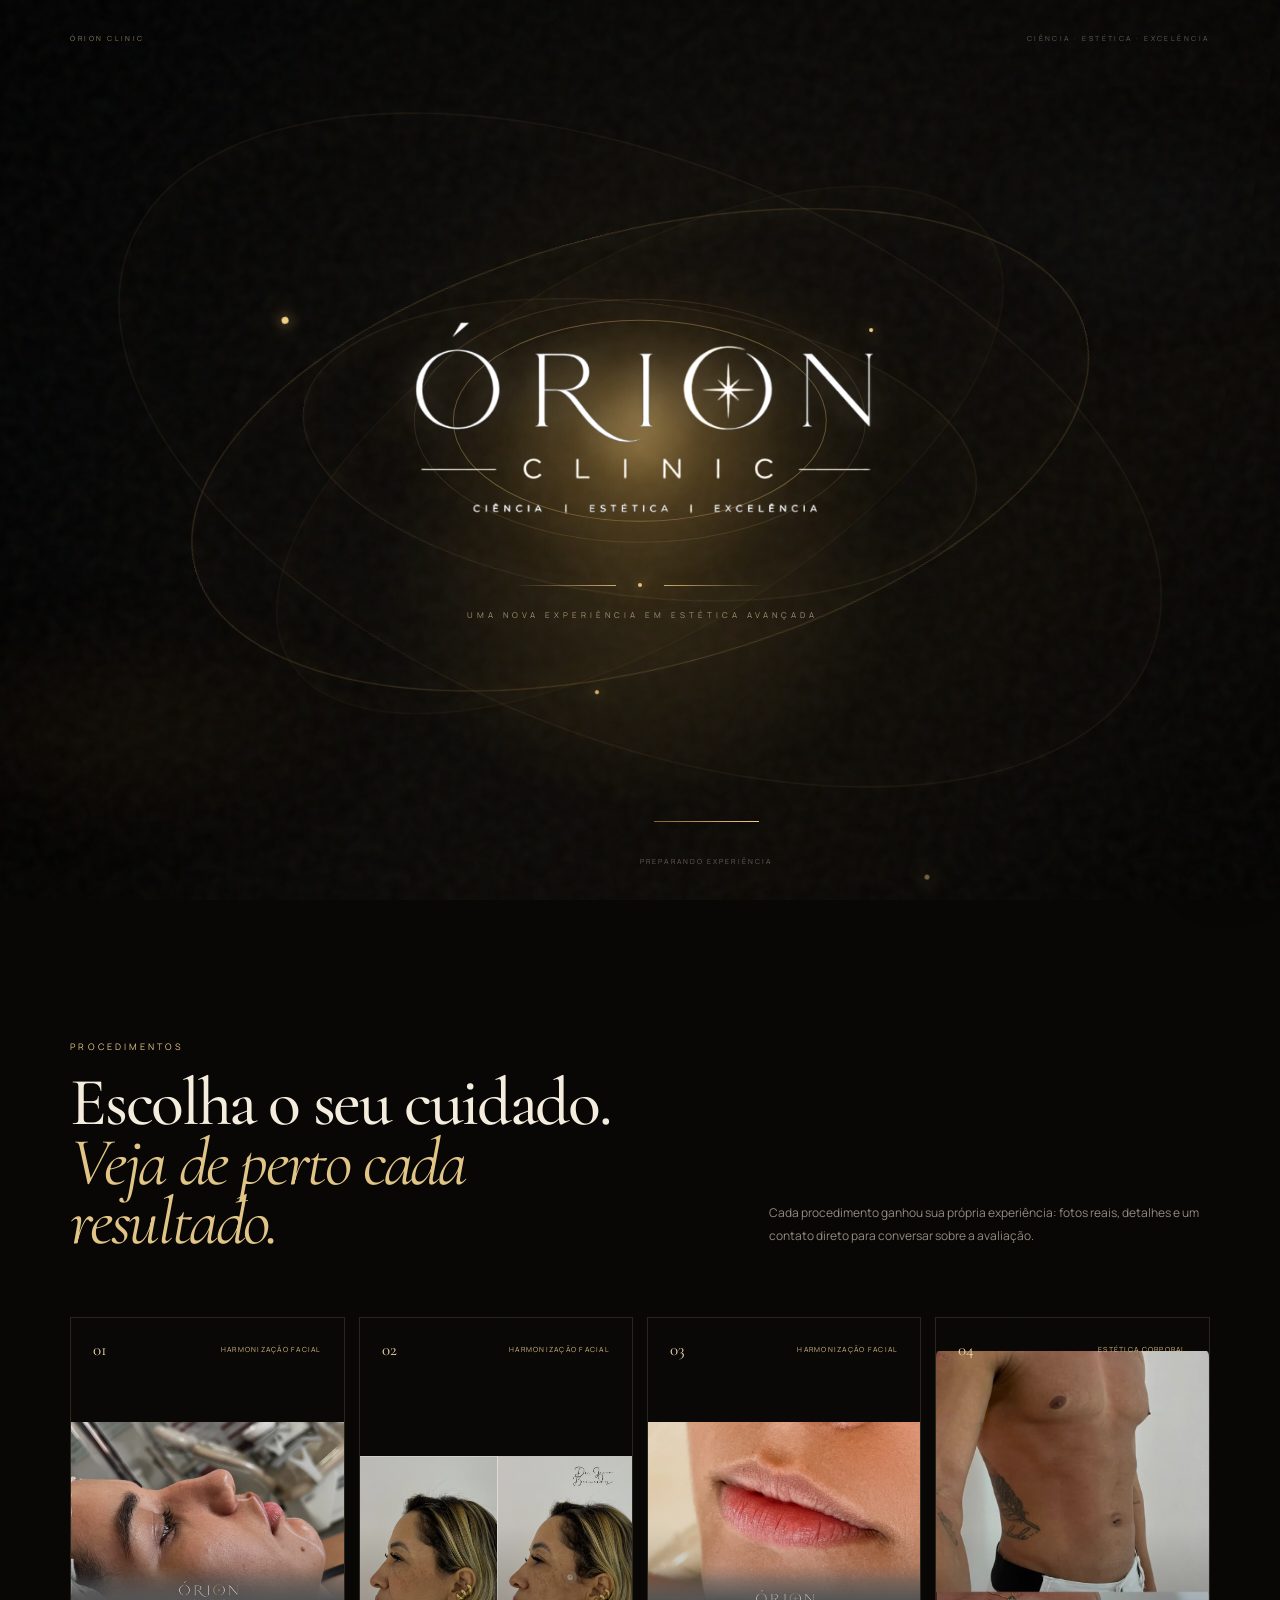
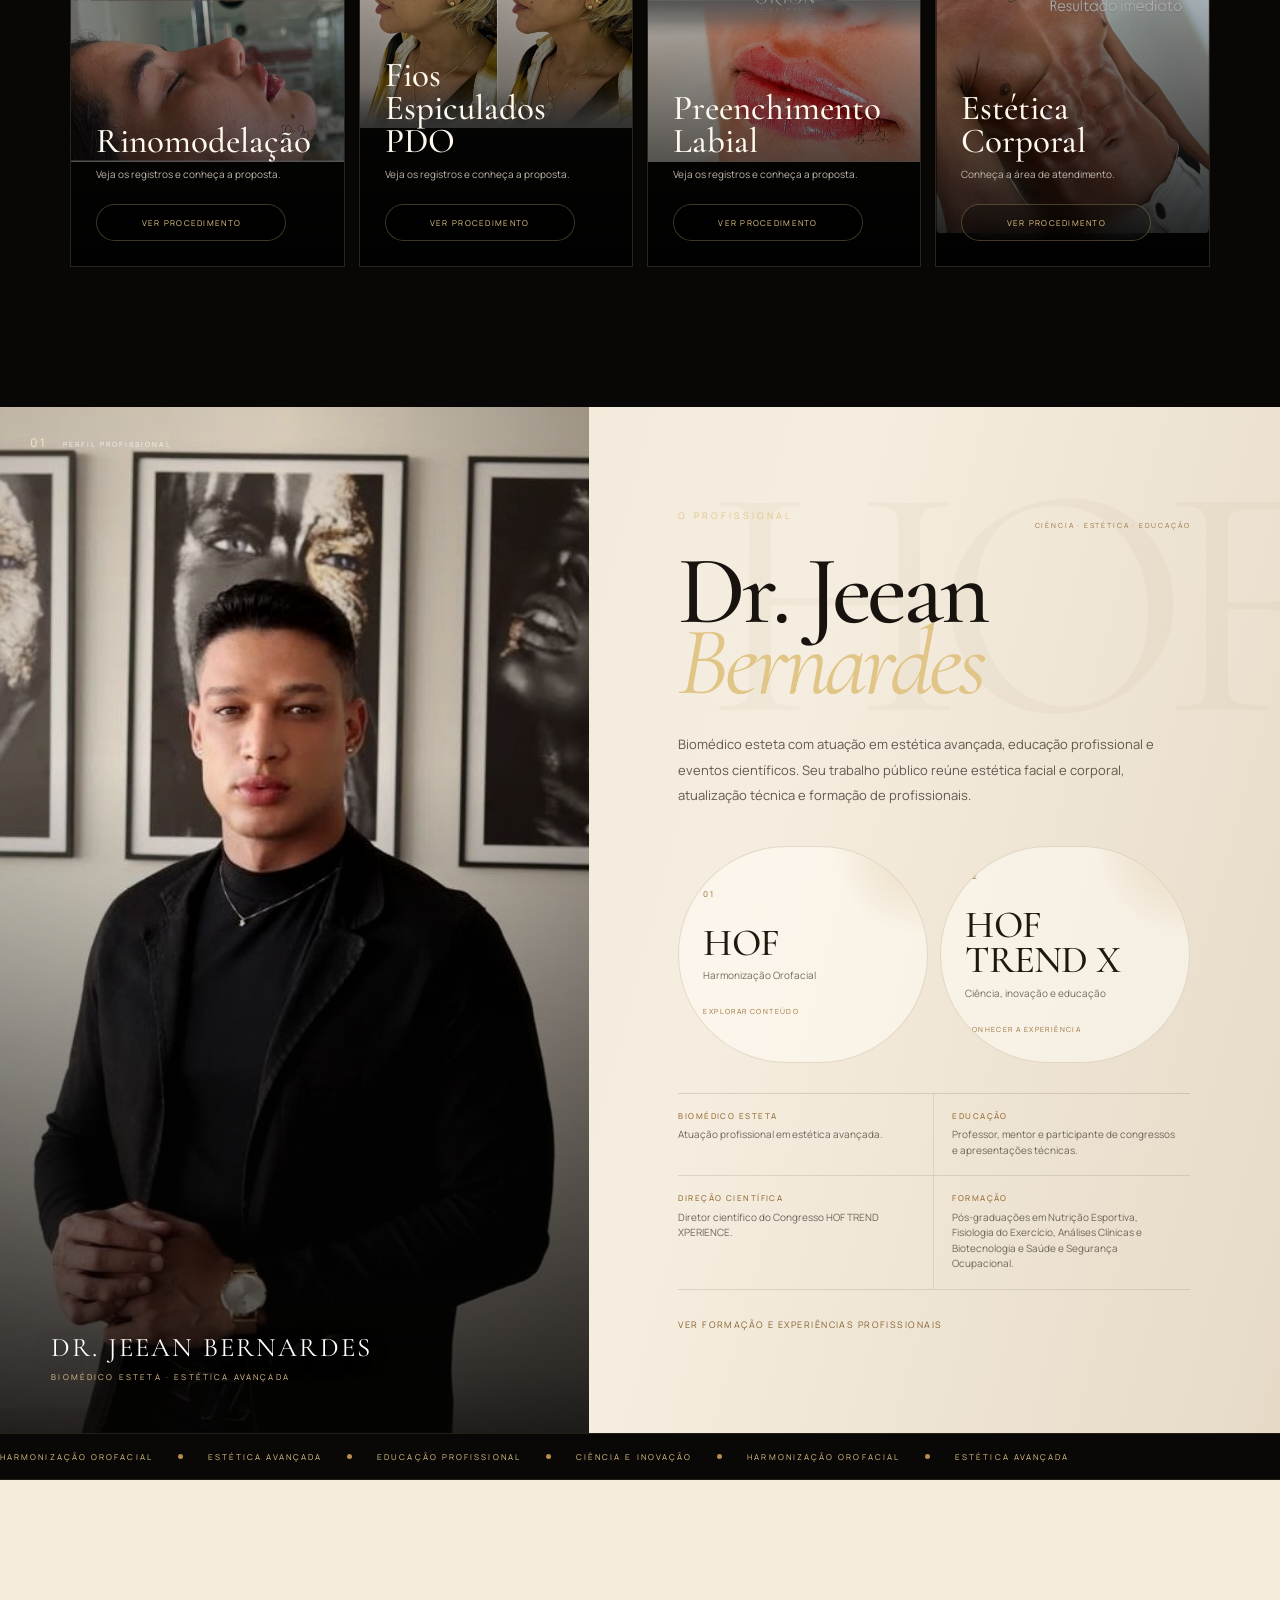
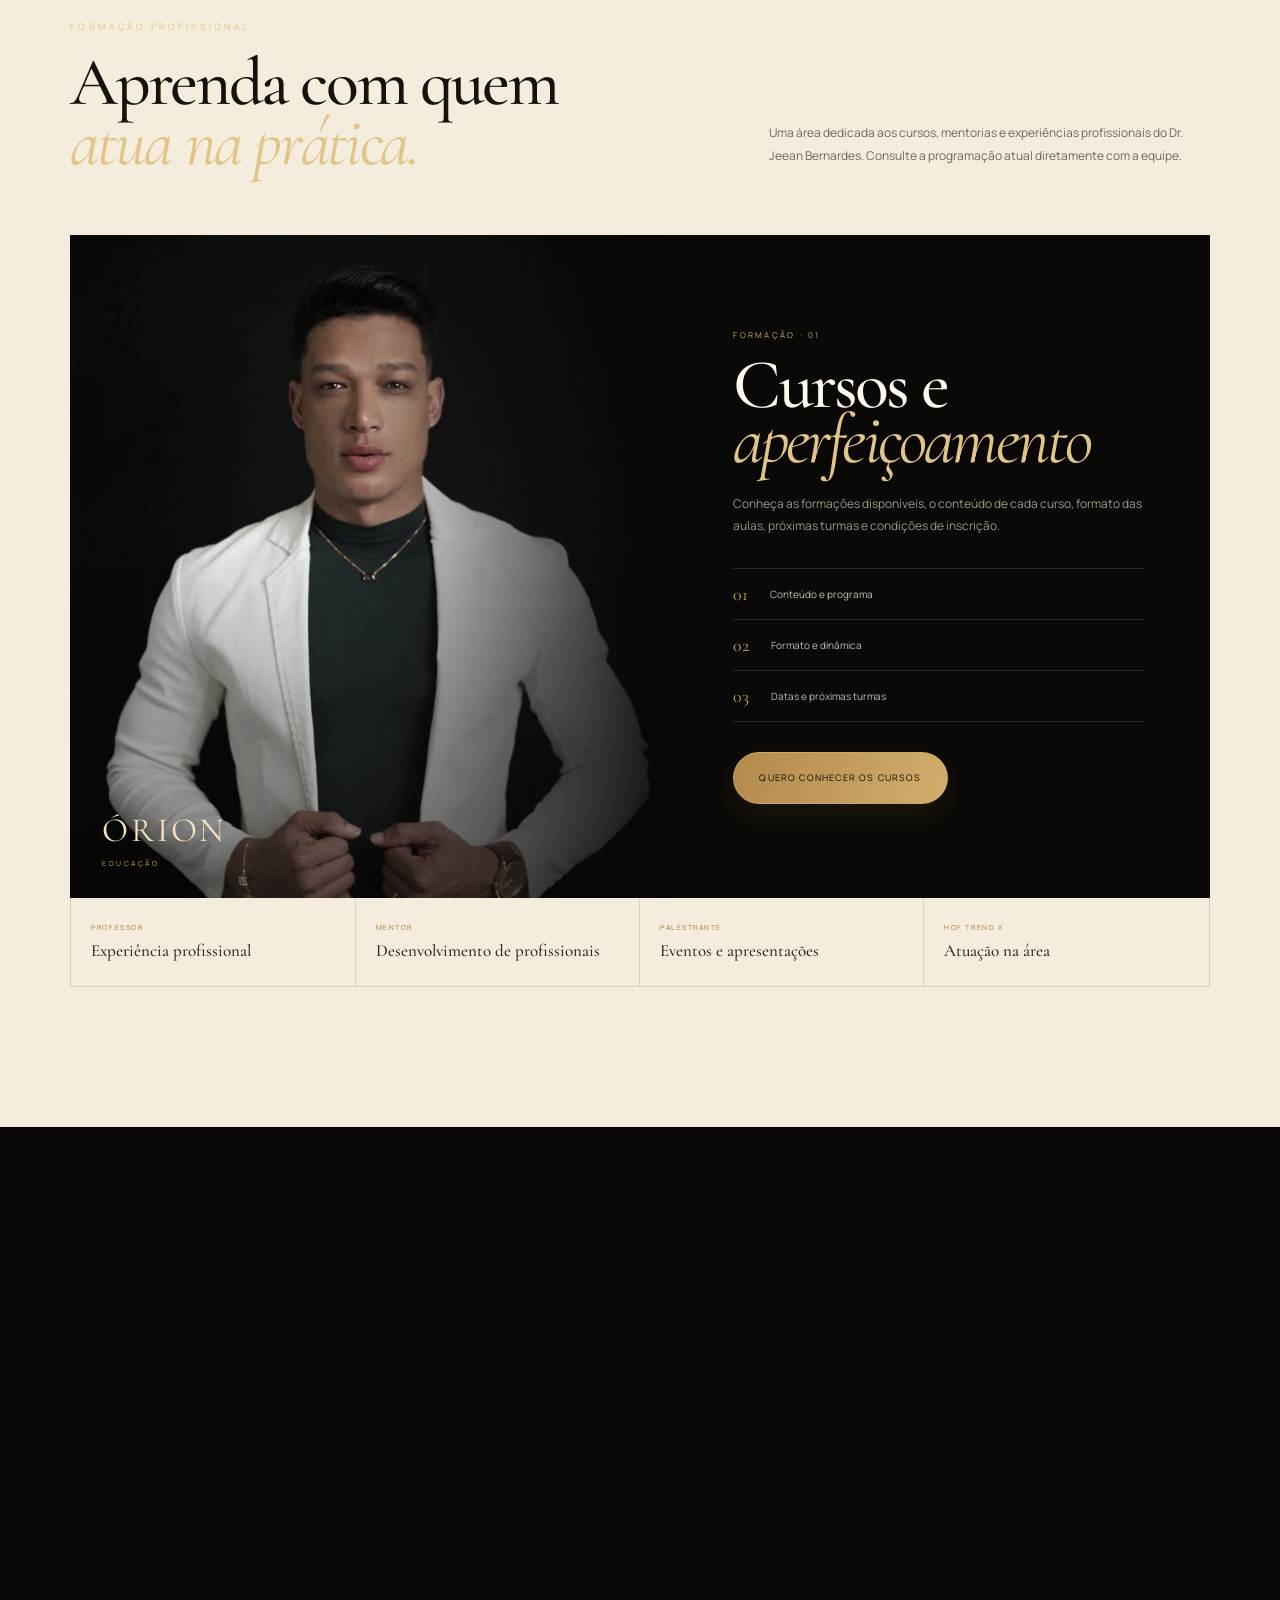
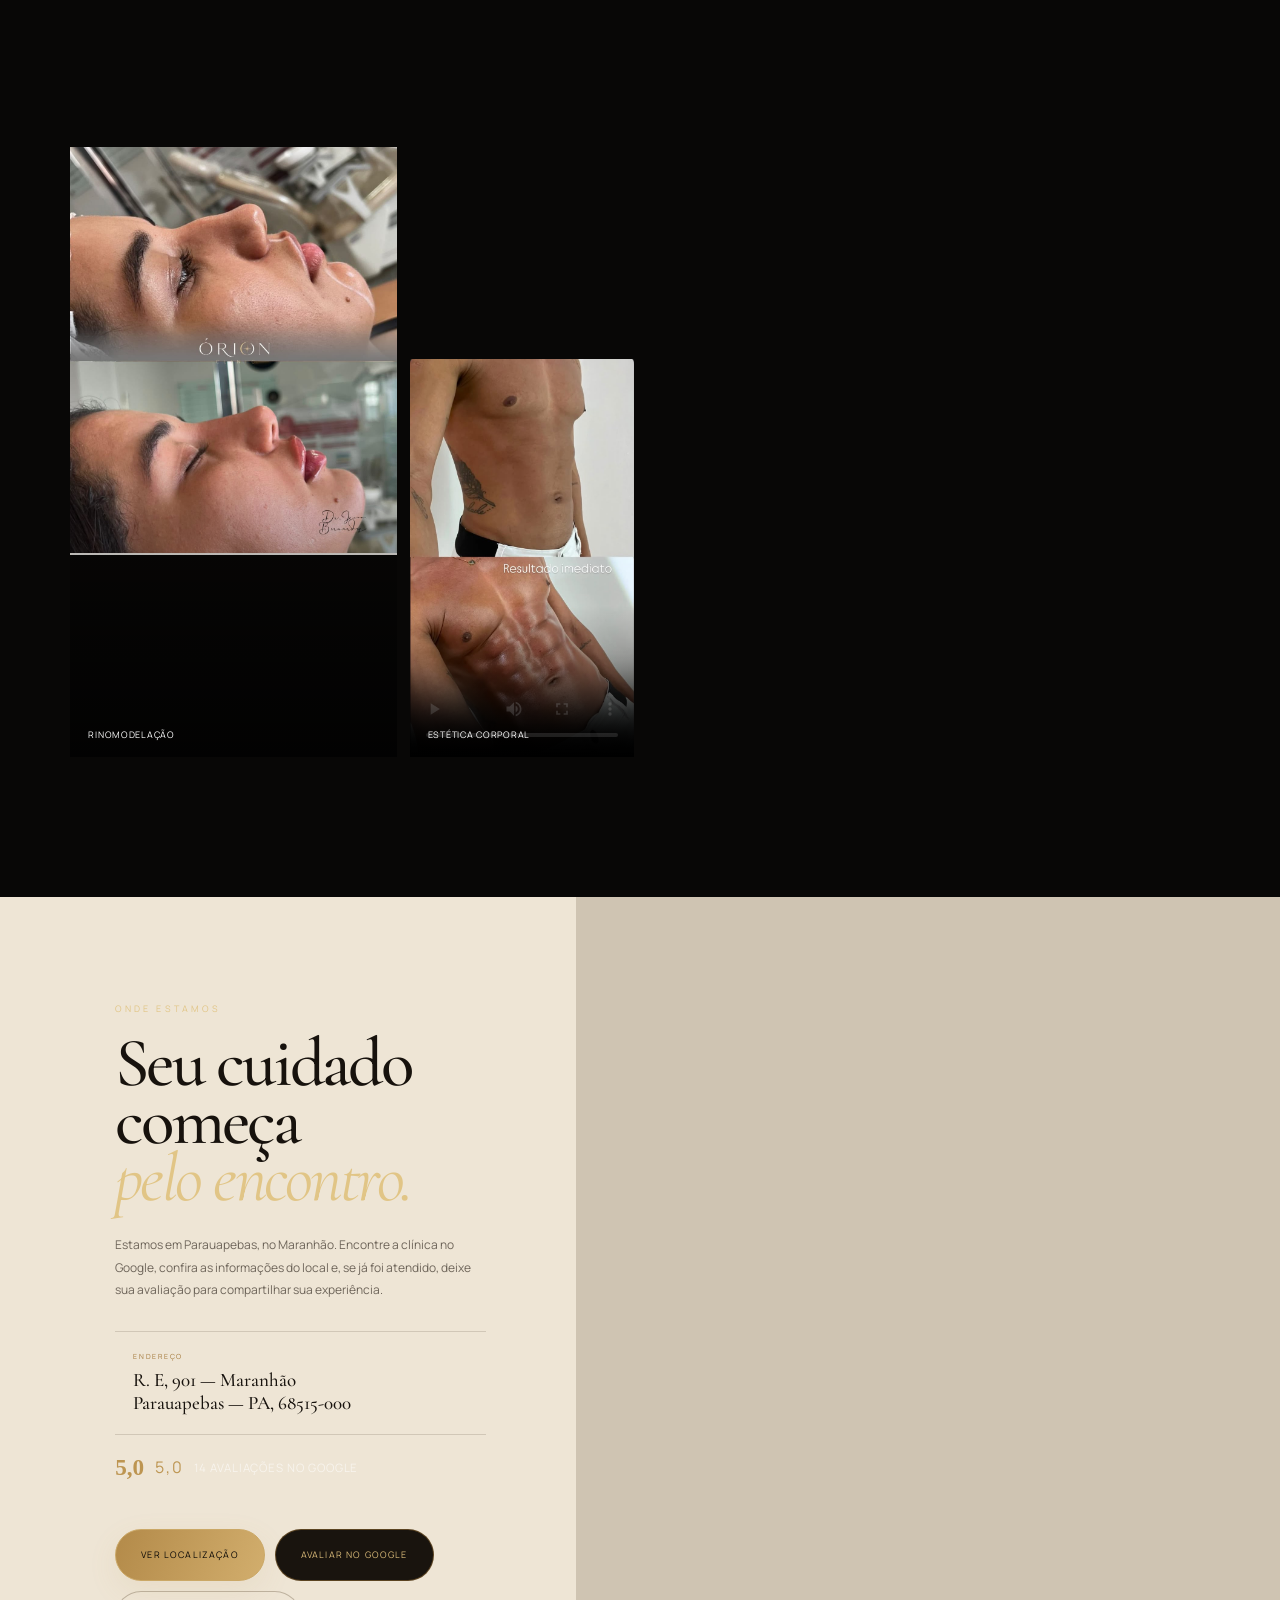
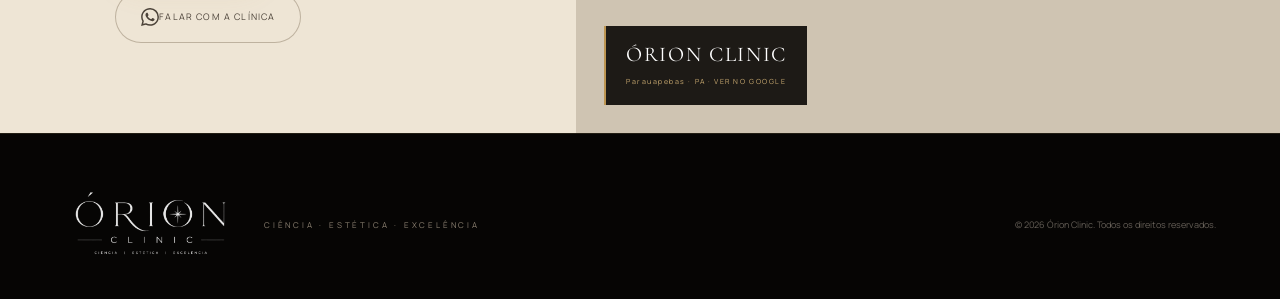
==== commit 1a6c660e: "Remover botão intro" ====
--- a/index.html
+++ b/index.html
@@ -44,15 +44,9 @@
       <p class="intro-tagline">UMA NOVA EXPERIÊNCIA EM ESTÉTICA AVANÇADA</p>
     </div>
 
-    <button class="intro-enter" id="introEnter" type="button" aria-label="Entrar no site">
-      <span class="intro-enter-line"></span>
-      <span class="intro-enter-dot"></span>
-    </button>
-
     <div class="intro-status">
       <span>PREPARANDO EXPERIÊNCIA</span>
       <div class="intro-progress" aria-hidden="true"><span></span></div>
-      <span>AGUARDE</span>
     </div>
   </div>
 
--- a/css/style.css
+++ b/css/style.css
@@ -557,19 +557,11 @@
 .intro-divider span:last-child{background:linear-gradient(90deg,rgba(229,194,124,.85),transparent)}
 .intro-divider i{width:4px;height:4px;border-radius:50%;background:#e6bf7b;box-shadow:0 0 10px rgba(230,191,123,.8)}
 .intro-tagline{margin:0;color:rgba(241,219,178,.72);font-size:7px;letter-spacing:.42em;text-transform:uppercase;text-indent:.42em;animation:introRise .9s 1.6s both}
-.intro-enter{position:absolute;z-index:7;bottom:88px;left:50%;transform:translateX(-50%);border:0;background:none;color:#f1d39b;display:flex;flex-direction:column;align-items:center;gap:10px;padding:14px 22px;cursor:pointer;text-transform:uppercase;letter-spacing:.34em;font-size:8px;transition:transform .35s ease,color .25s ease;animation:introRise 1s 1.9s both}
-.intro-enter:before{content:"";position:absolute;inset:0;border:1px solid rgba(225,188,111,.22);border-radius:999px;box-shadow:0 0 0 0 rgba(224,184,105,0);transition:.35s ease;opacity:.6}
-.intro-enter:hover{transform:translateX(-50%) translateY(-5px);color:#fff5df}
-.intro-enter:hover:before{inset:-5px;opacity:1;box-shadow:0 14px 35px rgba(207,157,65,.15)}
-.intro-enter-line{position:relative;width:56px;height:1px;background:linear-gradient(90deg,transparent,#e0b76d,transparent);overflow:hidden}
-.intro-enter-line:after{content:"";position:absolute;inset:0;background:#fff1c9;transform:translateX(-100%);animation:introScan 2.2s 2.3s infinite}
-.intro-enter-dot{width:7px;height:7px;border-right:1px solid #e7c47f;border-bottom:1px solid #e7c47f;transform:rotate(45deg);animation:introArrow 1.6s ease-in-out infinite}
-.intro-status{position:absolute;z-index:6;bottom:30px;left:50%;transform:translateX(-50%);display:flex;align-items:center;gap:12px;color:rgba(255,255,255,.23);font-size:6px;letter-spacing:.3em;text-transform:uppercase;white-space:nowrap;animation:introRise .9s 2.1s both}
-.intro-progress{width:95px;height:1px;background:rgba(255,255,255,.1);overflow:hidden}
+.intro-status{position:absolute;z-index:6;bottom:34px;left:50%;transform:translateX(-50%);display:flex;flex-direction:column;align-items:center;gap:13px;color:rgba(255,255,255,.34);font-size:7px;letter-spacing:.3em;text-transform:uppercase;white-space:nowrap;text-align:center;animation:introRise .9s 2.1s both}
+.intro-progress{width:105px;height:1px;background:rgba(255,255,255,.1);overflow:hidden}
 .intro-progress span{display:block;width:100%;height:100%;background:linear-gradient(90deg,#8a5f27,#f1ce88);transform:translateX(-100%);animation:introProgress 7.2s linear both}
 .intro.exit .intro-orbit{animation-play-state:paused}
 .intro.exit .intro-logo-wrap{animation:introLogoExit .75s cubic-bezier(.2,.7,.2,1) both}
-.intro.exit .intro-enter{opacity:0;transform:translateX(-50%) translateY(15px);transition:.35s ease}
 @keyframes introParticleFloat{0%{opacity:0;transform:translate3d(0,18px,0) scale(.6)}15%{opacity:.75}50%{opacity:.25;transform:translate3d(var(--drift),-20px,0) scale(1)}82%{opacity:.58}100%{opacity:0;transform:translate3d(calc(var(--drift)*-1),-80px,0) scale(.45)}}
 @keyframes introOrbitA{to{transform:translate(-50%,-50%) rotate(345deg)}}
 @keyframes introOrbitB{to{transform:translate(-50%,-50%) rotate(-338deg)}}
@@ -581,10 +573,10 @@
 @keyframes introRingPulse{0%,100%{transform:translate(-50%,-50%) scale(.98);opacity:.35}50%{transform:translate(-50%,-50%) scale(1.05);opacity:.78}}
 @keyframes introCorePulse{0%,100%{transform:translate(-50%,-50%) scale(.85);opacity:.45}50%{transform:translate(-50%,-50%) scale(1.25);opacity:.85}}
 @keyframes introRise{from{opacity:0;transform:translateY(14px)}to{opacity:1;transform:translateY(0)}}
-@keyframes introScan{60%,100%{transform:translateX(100%)}}
-@keyframes introArrow{0%,100%{transform:rotate(45deg) translate(0,0);opacity:.55}50%{transform:rotate(45deg) translate(3px,3px);opacity:1}}
 @keyframes introProgress{to{transform:translateX(0)}}
 @media(max-width:700px){
+
+  .intro-status{bottom:34px;gap:11px;font-size:6px;letter-spacing:.24em}.intro-progress{width:92px}
   .intro-topline{top:22px;left:6%;right:6%;font-size:5px;letter-spacing:.25em}.intro-topline span:last-child{display:none}
   .intro-orbit-a{width:150vw;height:62vw}.intro-orbit-b{width:175vw;height:82vw}.intro-orbit-c{width:118vw;height:44vw}.intro-orbit-d{width:138vw;height:56vw}
   .intro-center{width:94vw}.intro-logo-stage{width:min(470px,92vw);aspect-ratio:1.75/1}.intro-logo-ring-1{width:74%;height:74%}.intro-logo-ring-2{width:88%;height:88%}
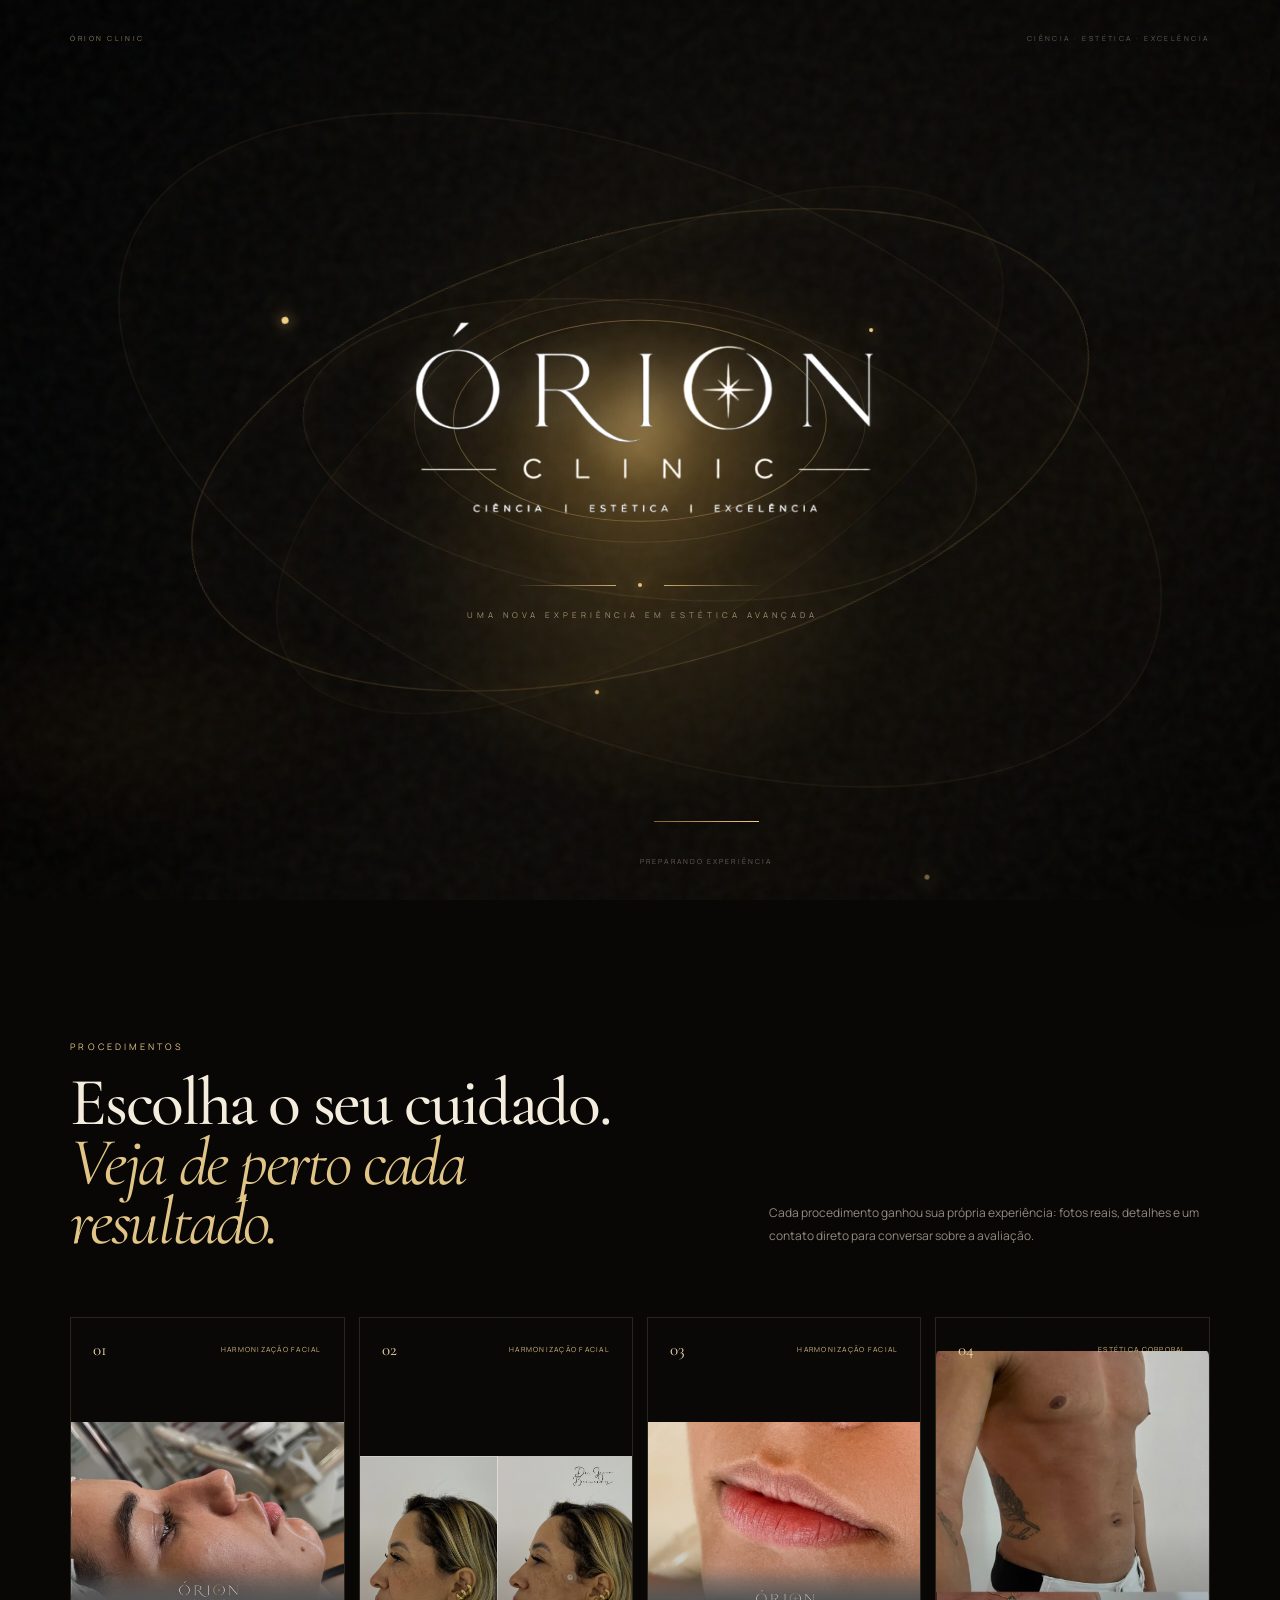
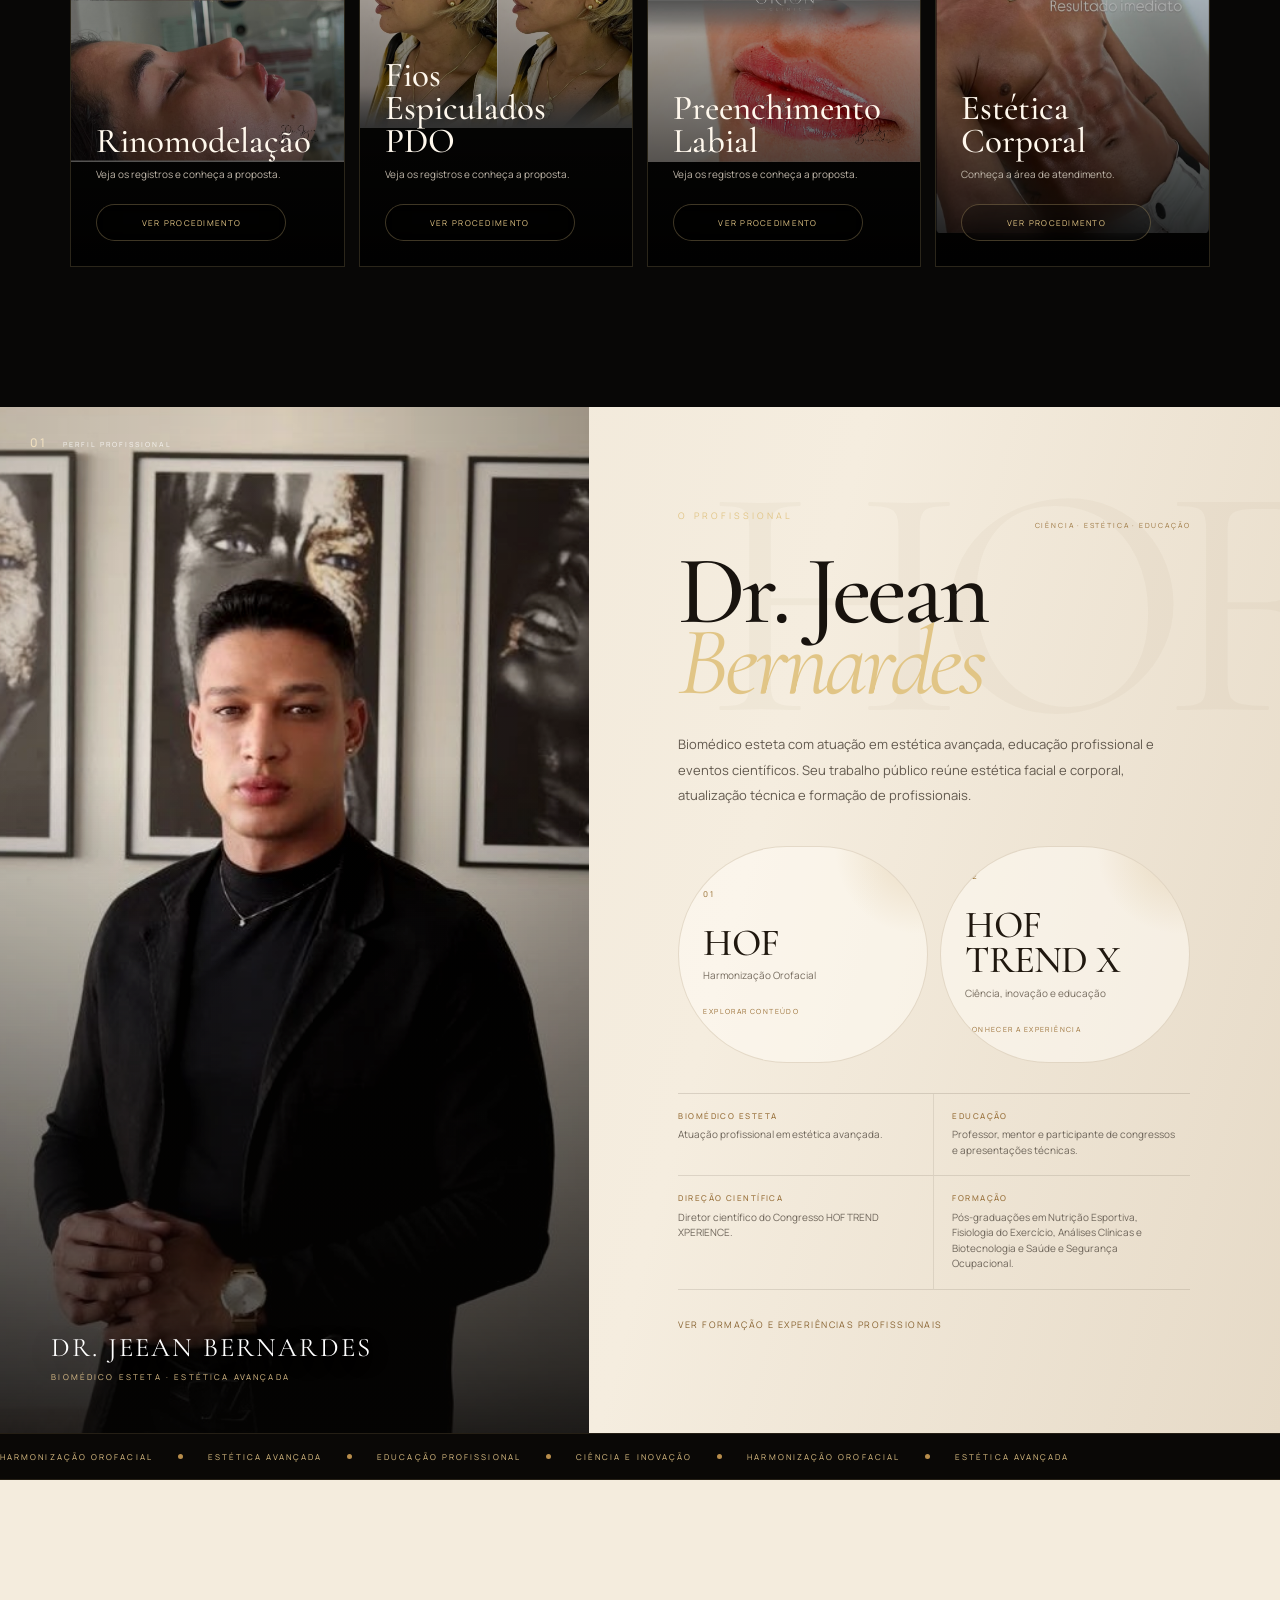
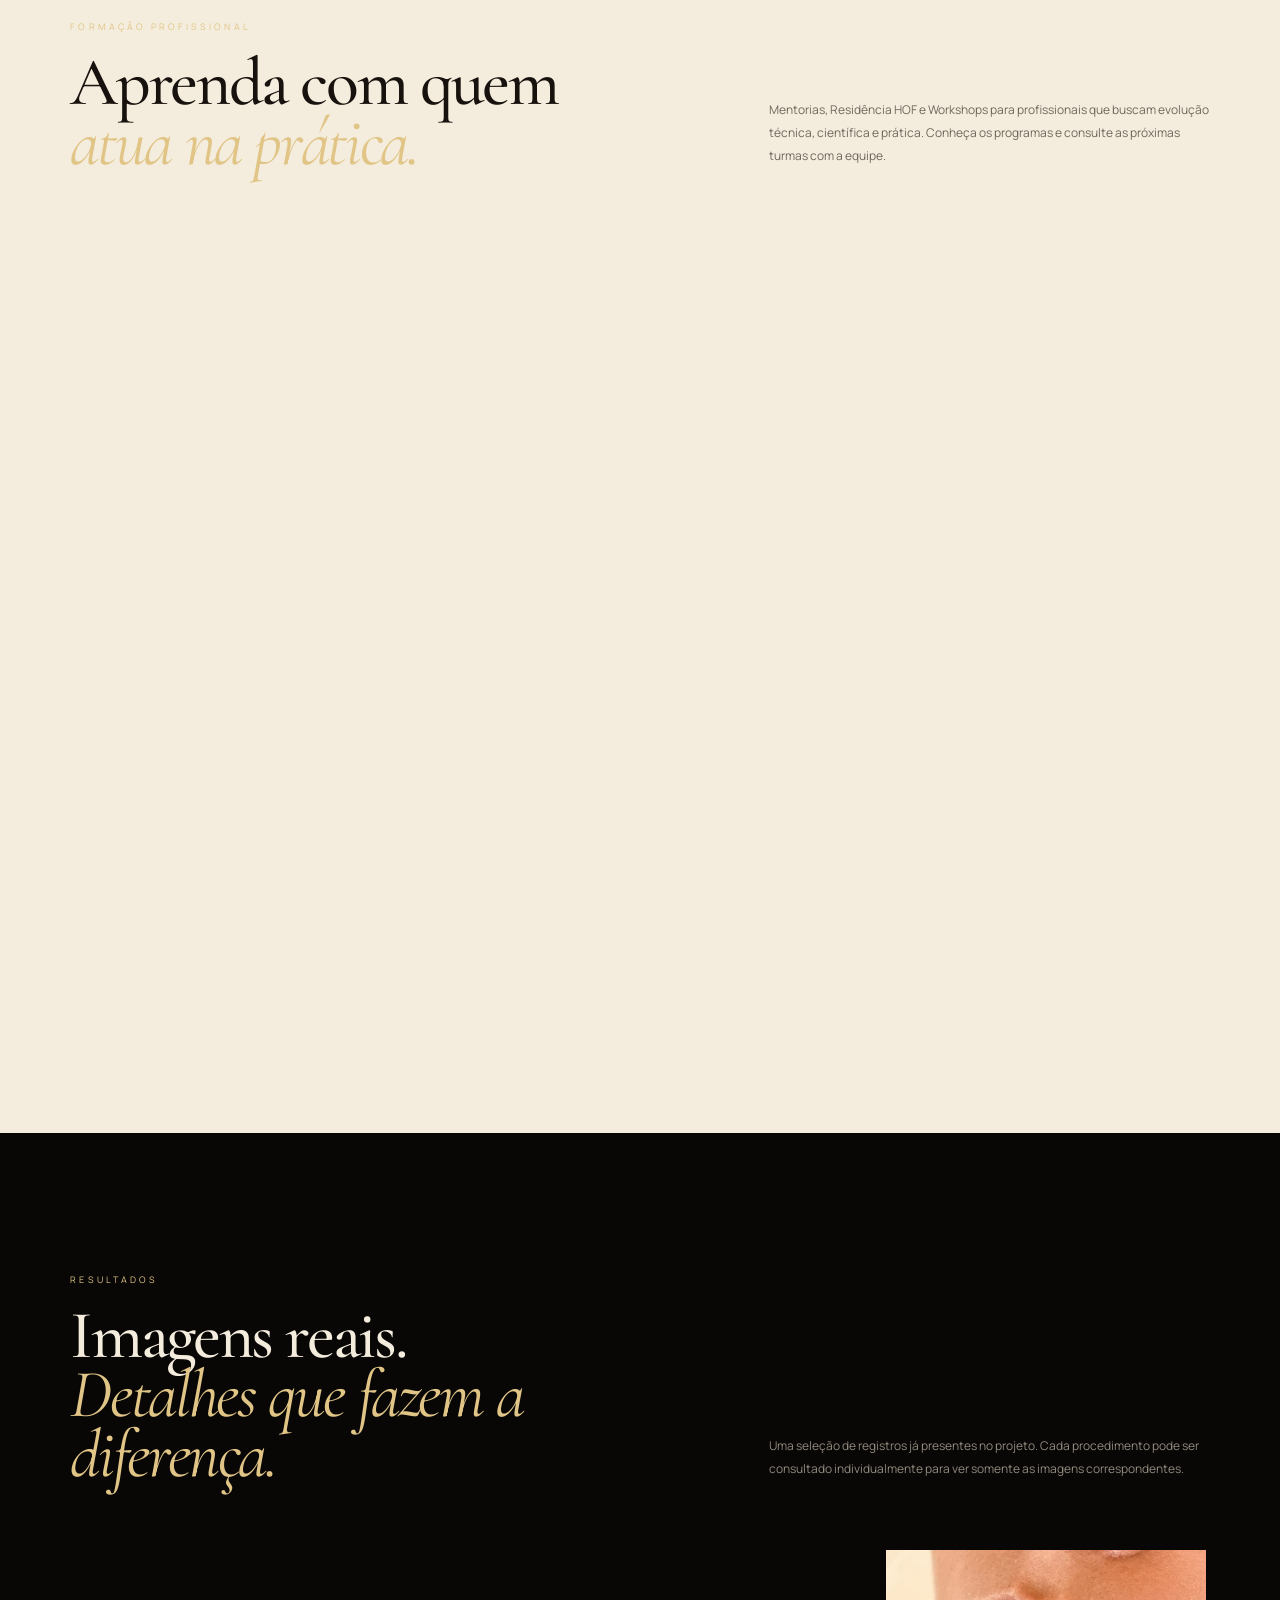
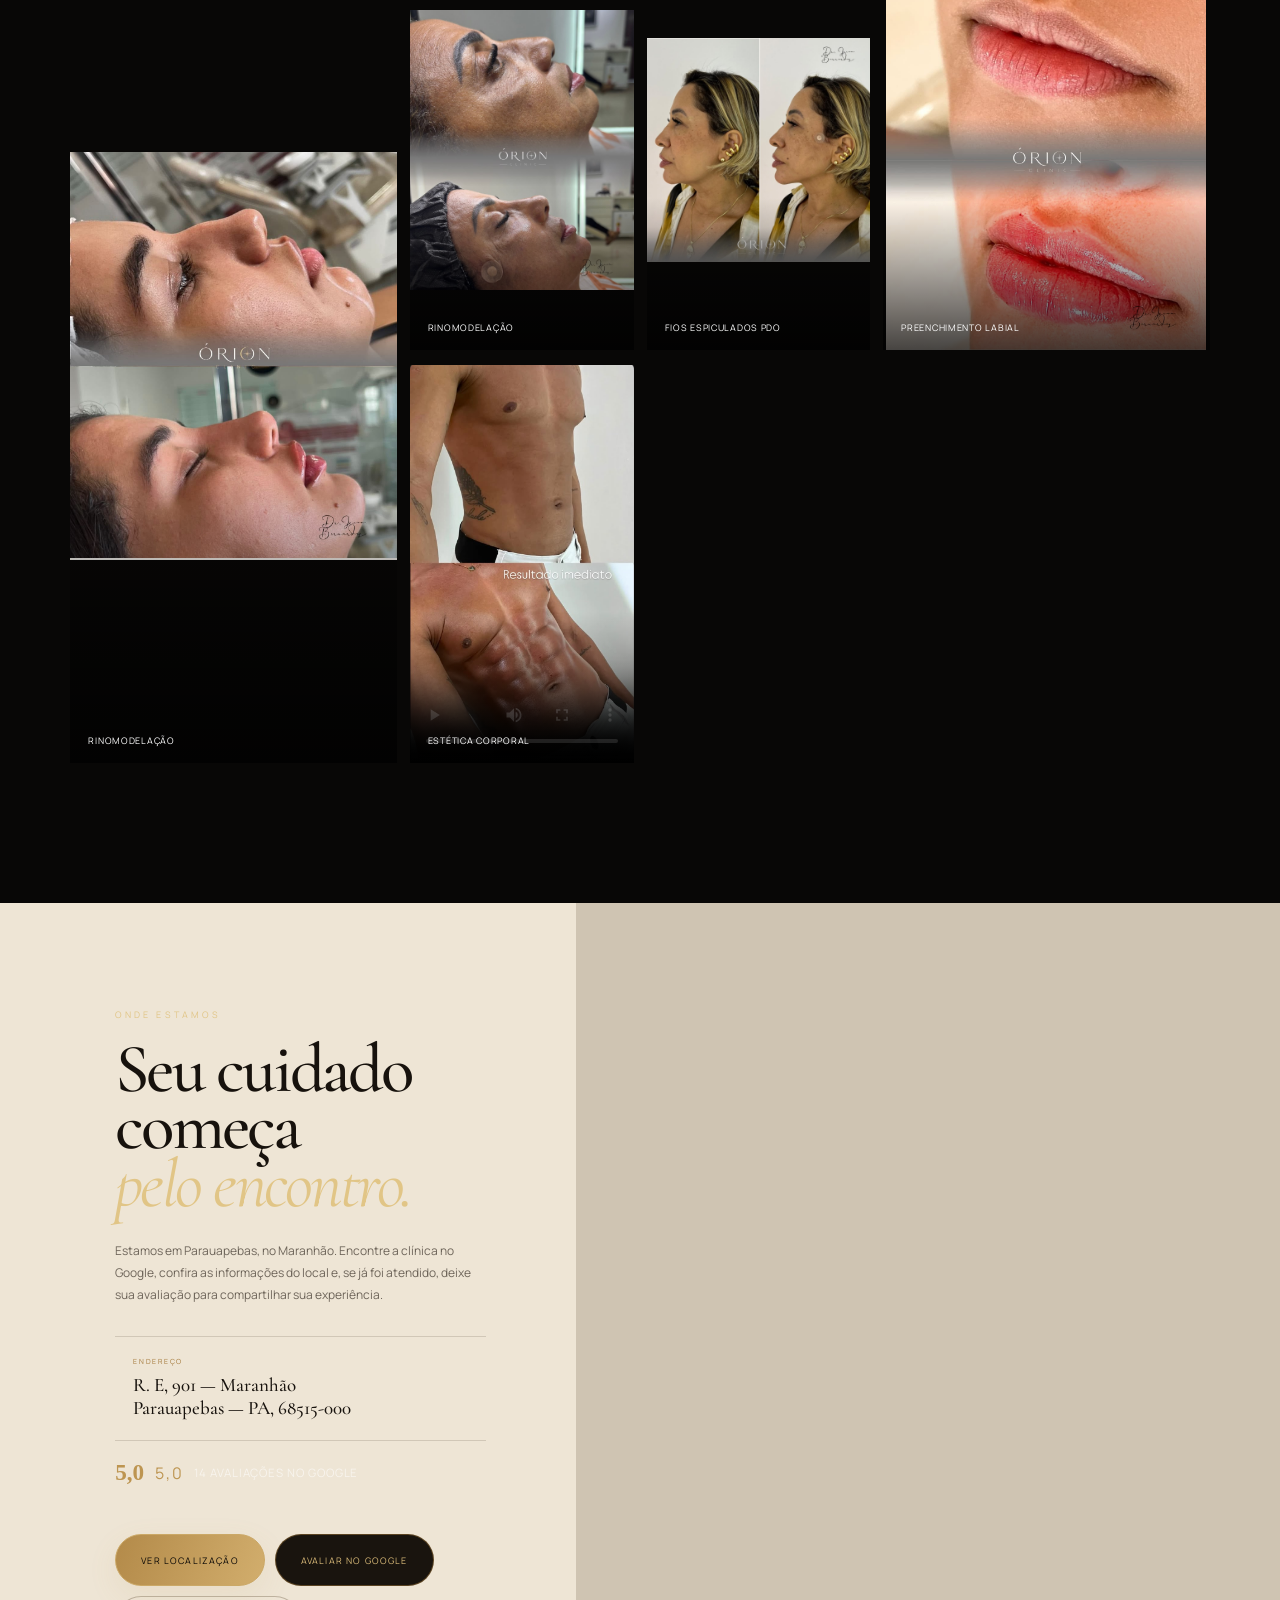
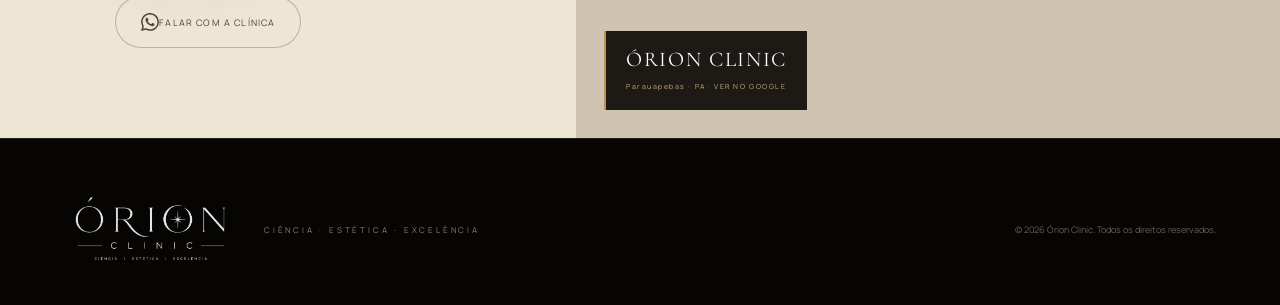
==== commit bae55a4b: "Atualiza páginas de cursos da Orion Clinic" ====
--- a/index.html
+++ b/index.html
@@ -59,7 +59,7 @@
         <a class="active" href="#inicio">Início</a>
         <a href="#procedimentos">Procedimentos</a>
         <a href="#especialista">Dr. Jeean</a>
-        <a href="#formacao">Cursos</a>
+        <a href="cursos.html">Cursos</a>
         <a href="#resultados">Resultados</a>
         <a href="#contato">Contato</a>
       </nav>
@@ -207,7 +207,7 @@
             <p class="eyebrow">FORMAÇÃO PROFISSIONAL</p>
             <h2>Aprenda com quem<br><em>atua na prática.</em></h2>
           </div>
-          <p>Uma área dedicada aos cursos, mentorias e experiências profissionais do Dr. Jeean Bernardes. Consulte a programação atual diretamente com a equipe.</p>
+          <p>Mentorias, Residência HOF e Workshops para profissionais que buscam evolução técnica, científica e prática. Conheça os programas e consulte as próximas turmas com a equipe.</p>
         </div>
         <div class="course-feature">
           <div class="course-visual">
@@ -216,15 +216,15 @@
             <div class="course-mark">ÓRION<br><span>EDUCAÇÃO</span></div>
           </div>
           <div class="course-copy">
-            <span class="course-number">FORMAÇÃO · 01</span>
-            <h3>Cursos e<br><em>aperfeiçoamento</em></h3>
-            <p>Conheça as formações disponíveis, o conteúdo de cada curso, formato das aulas, próximas turmas e condições de inscrição.</p>
+            <span class="course-number">ÓRION EDUCAÇÃO</span>
+            <h3>Mentorias, Residência<br><em>e Workshops.</em></h3>
+            <p>Três formatos de formação com propostas diferentes: acompanhamento individual, aprofundamento na HOF e experiências práticas de imersão.</p>
             <div class="course-points">
-              <div><b>01</b><span>Conteúdo e programa</span></div>
-              <div><b>02</b><span>Formato e dinâmica</span></div>
-              <div><b>03</b><span>Datas e próximas turmas</span></div>
-            </div>
-            <button class="btn btn-gold course-open" type="button">Quero conhecer os cursos</button>
+              <div><b>01</b><span>Mentorias</span></div>
+              <div><b>02</b><span>Residência HOF</span></div>
+              <div><b>03</b><span>Workshops</span></div>
+            </div>
+            <a class="btn btn-gold course-open" href="cursos.html">Conhecer os programas</a>
           </div>
         </div>
         <div class="education-strip">
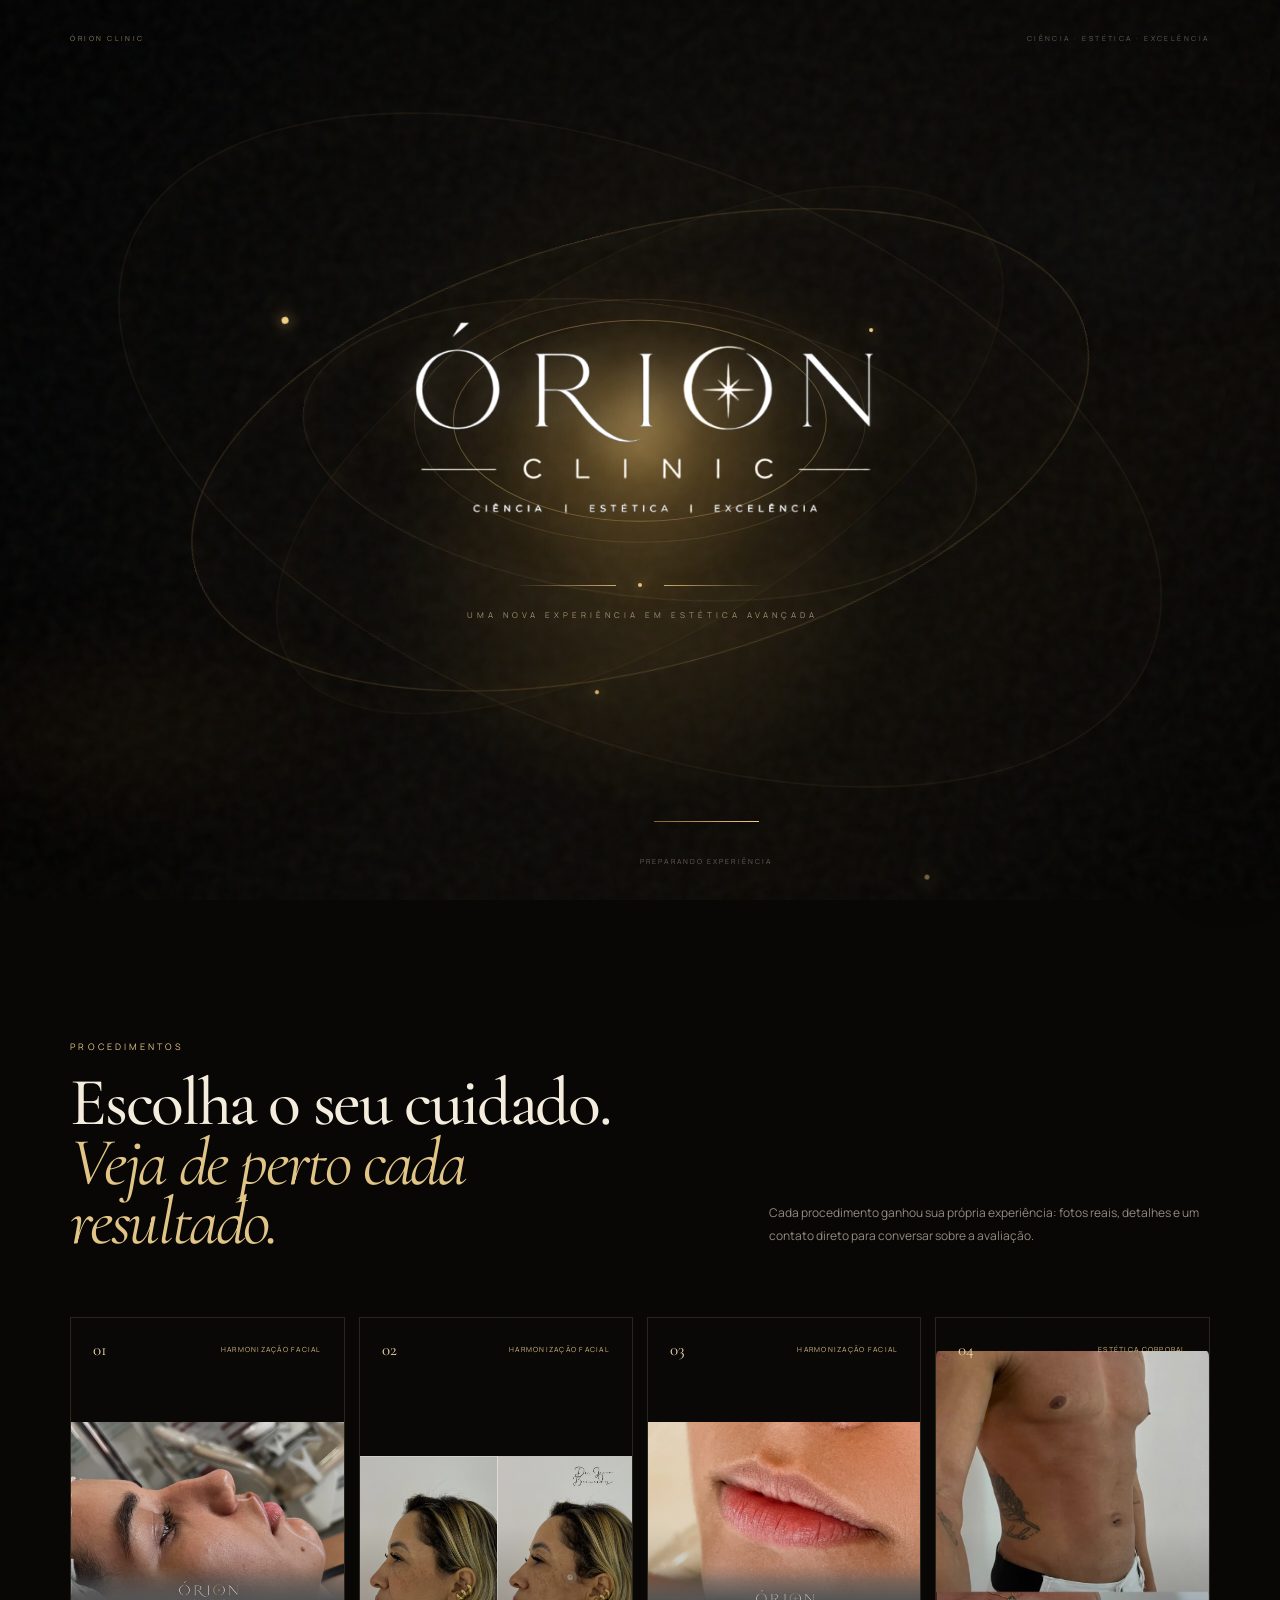
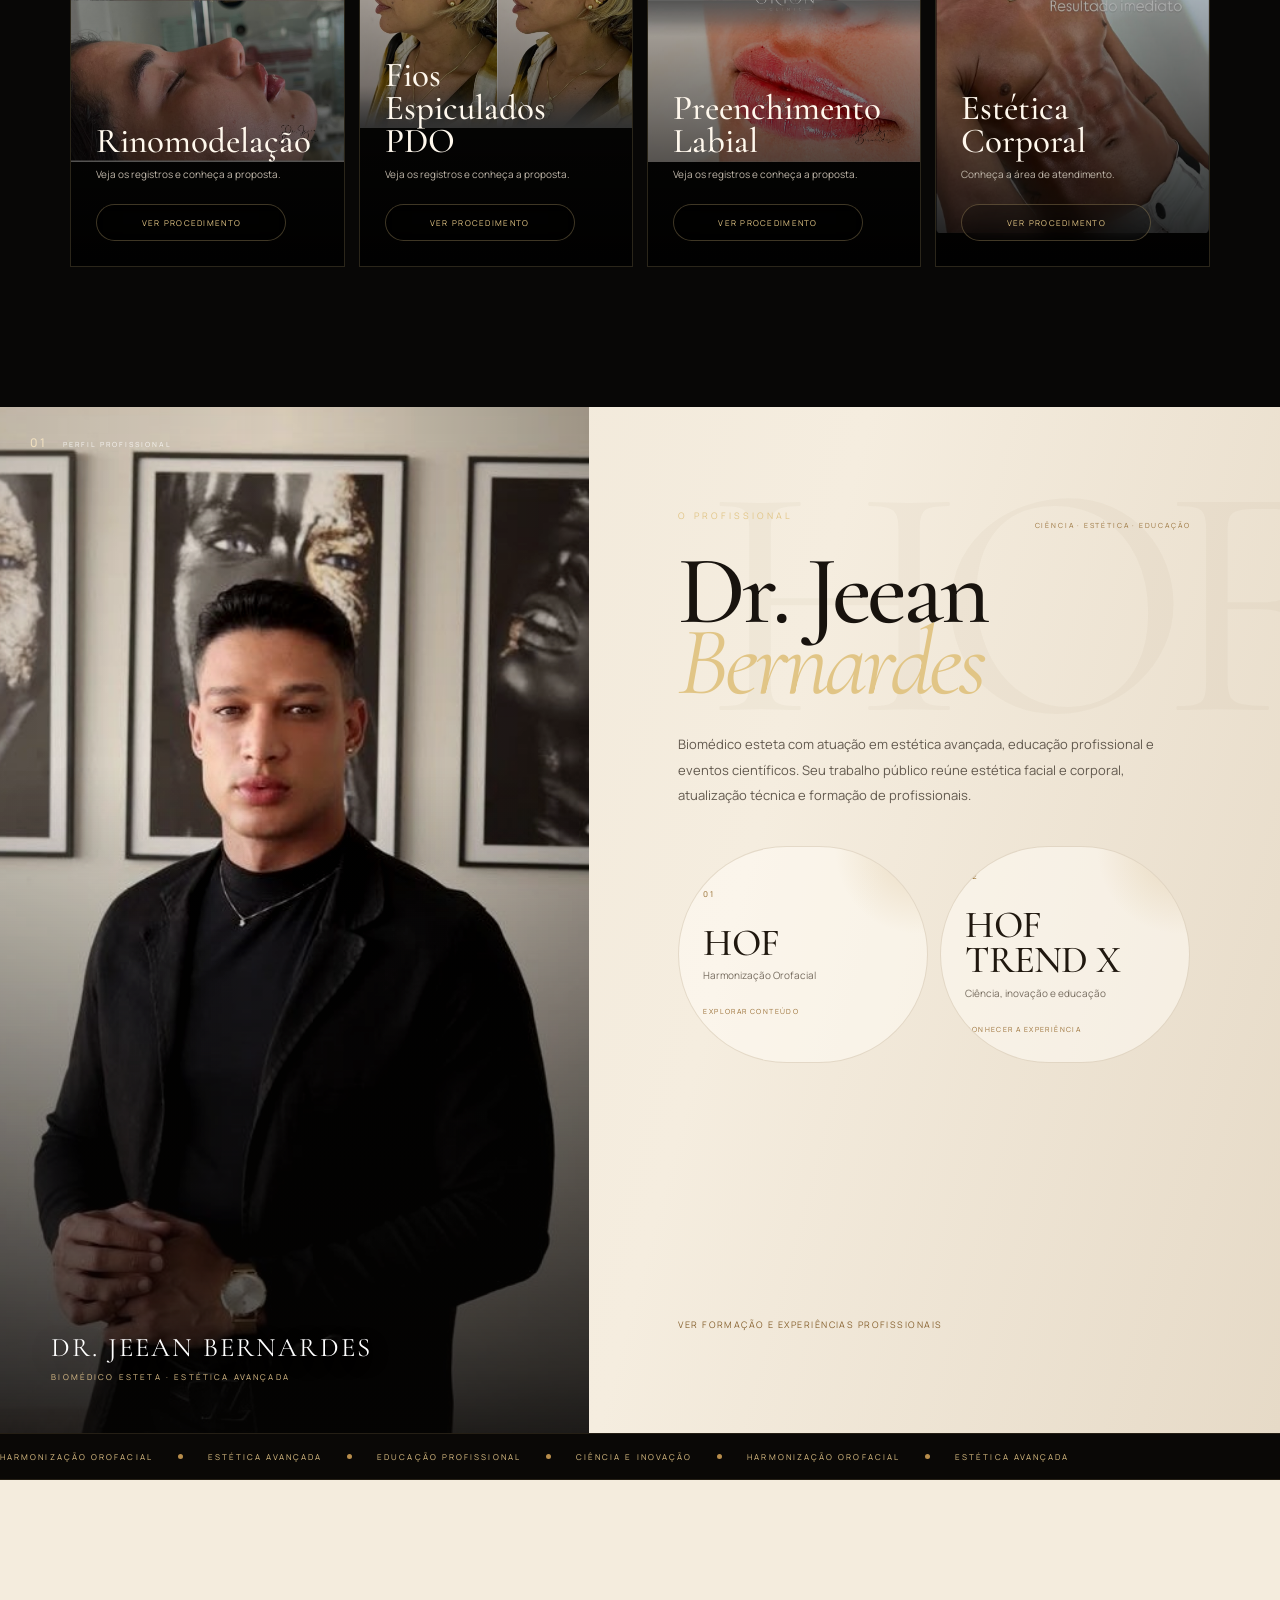
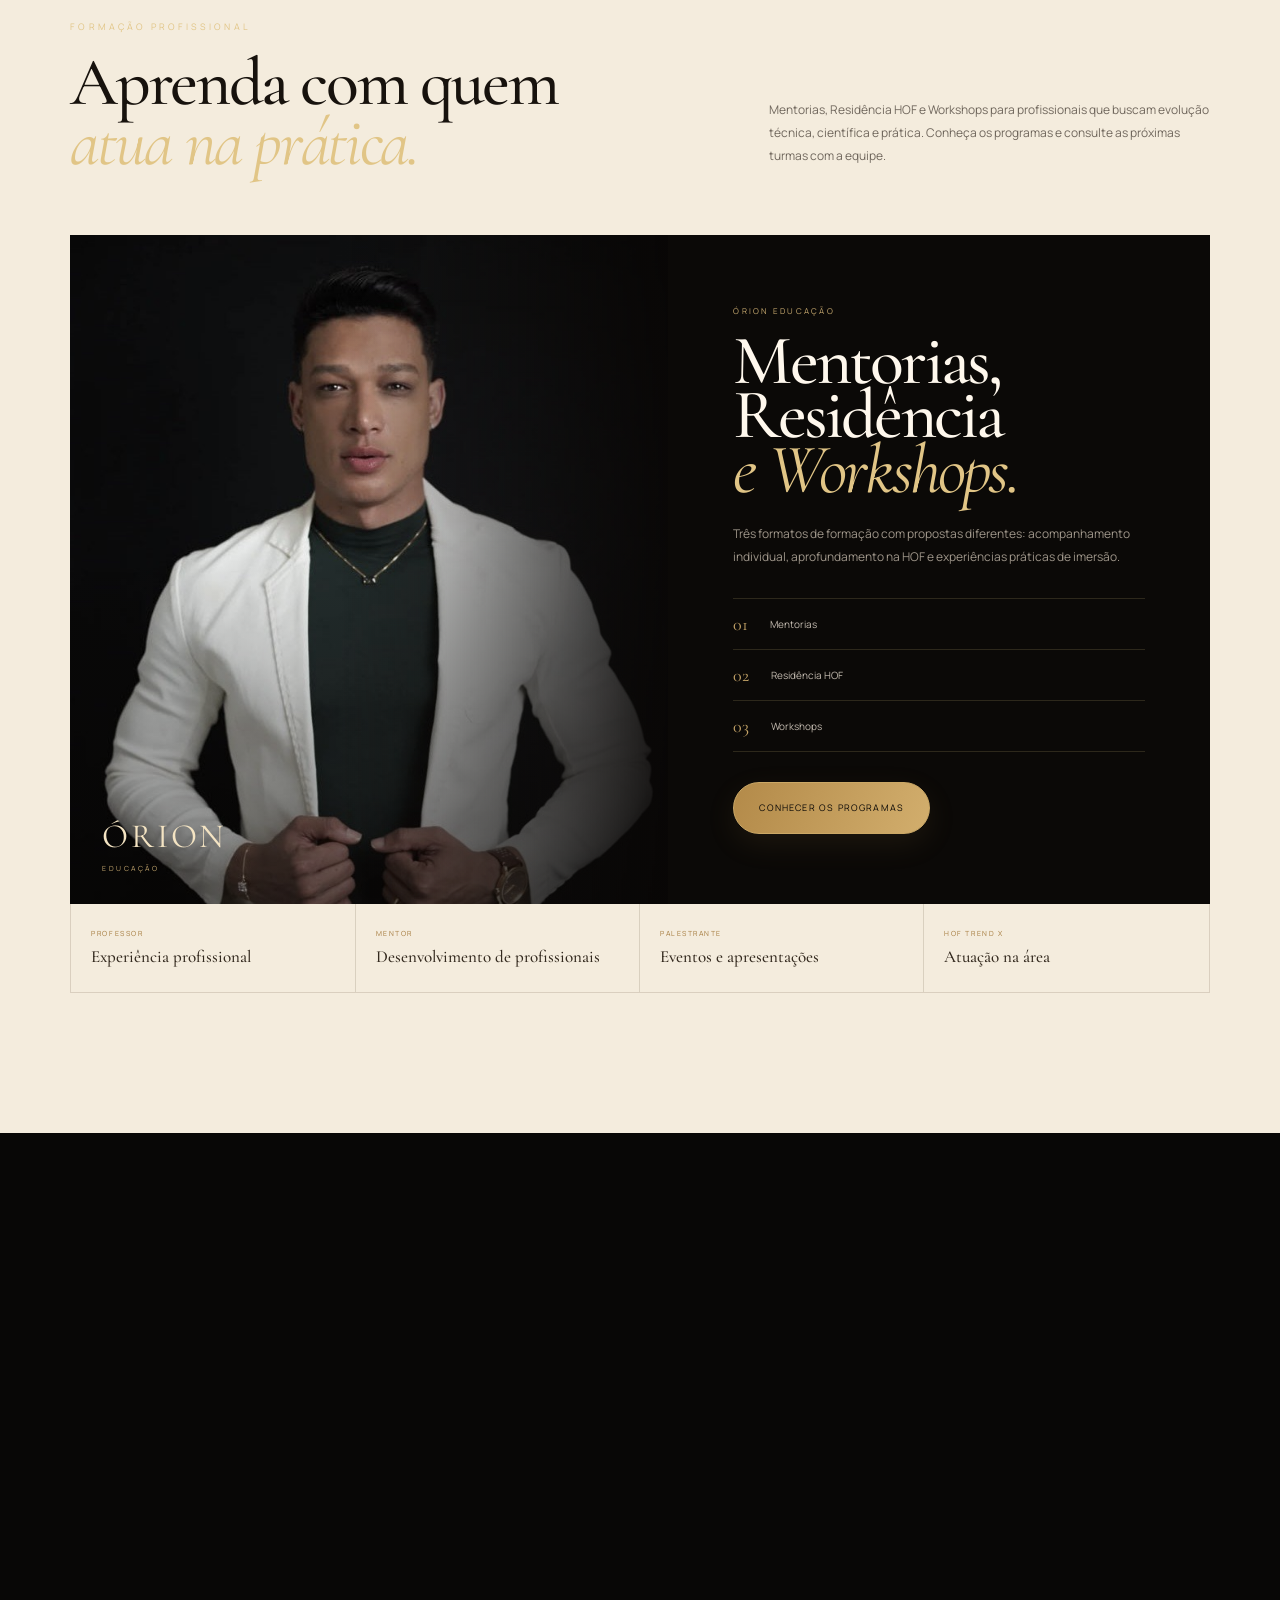
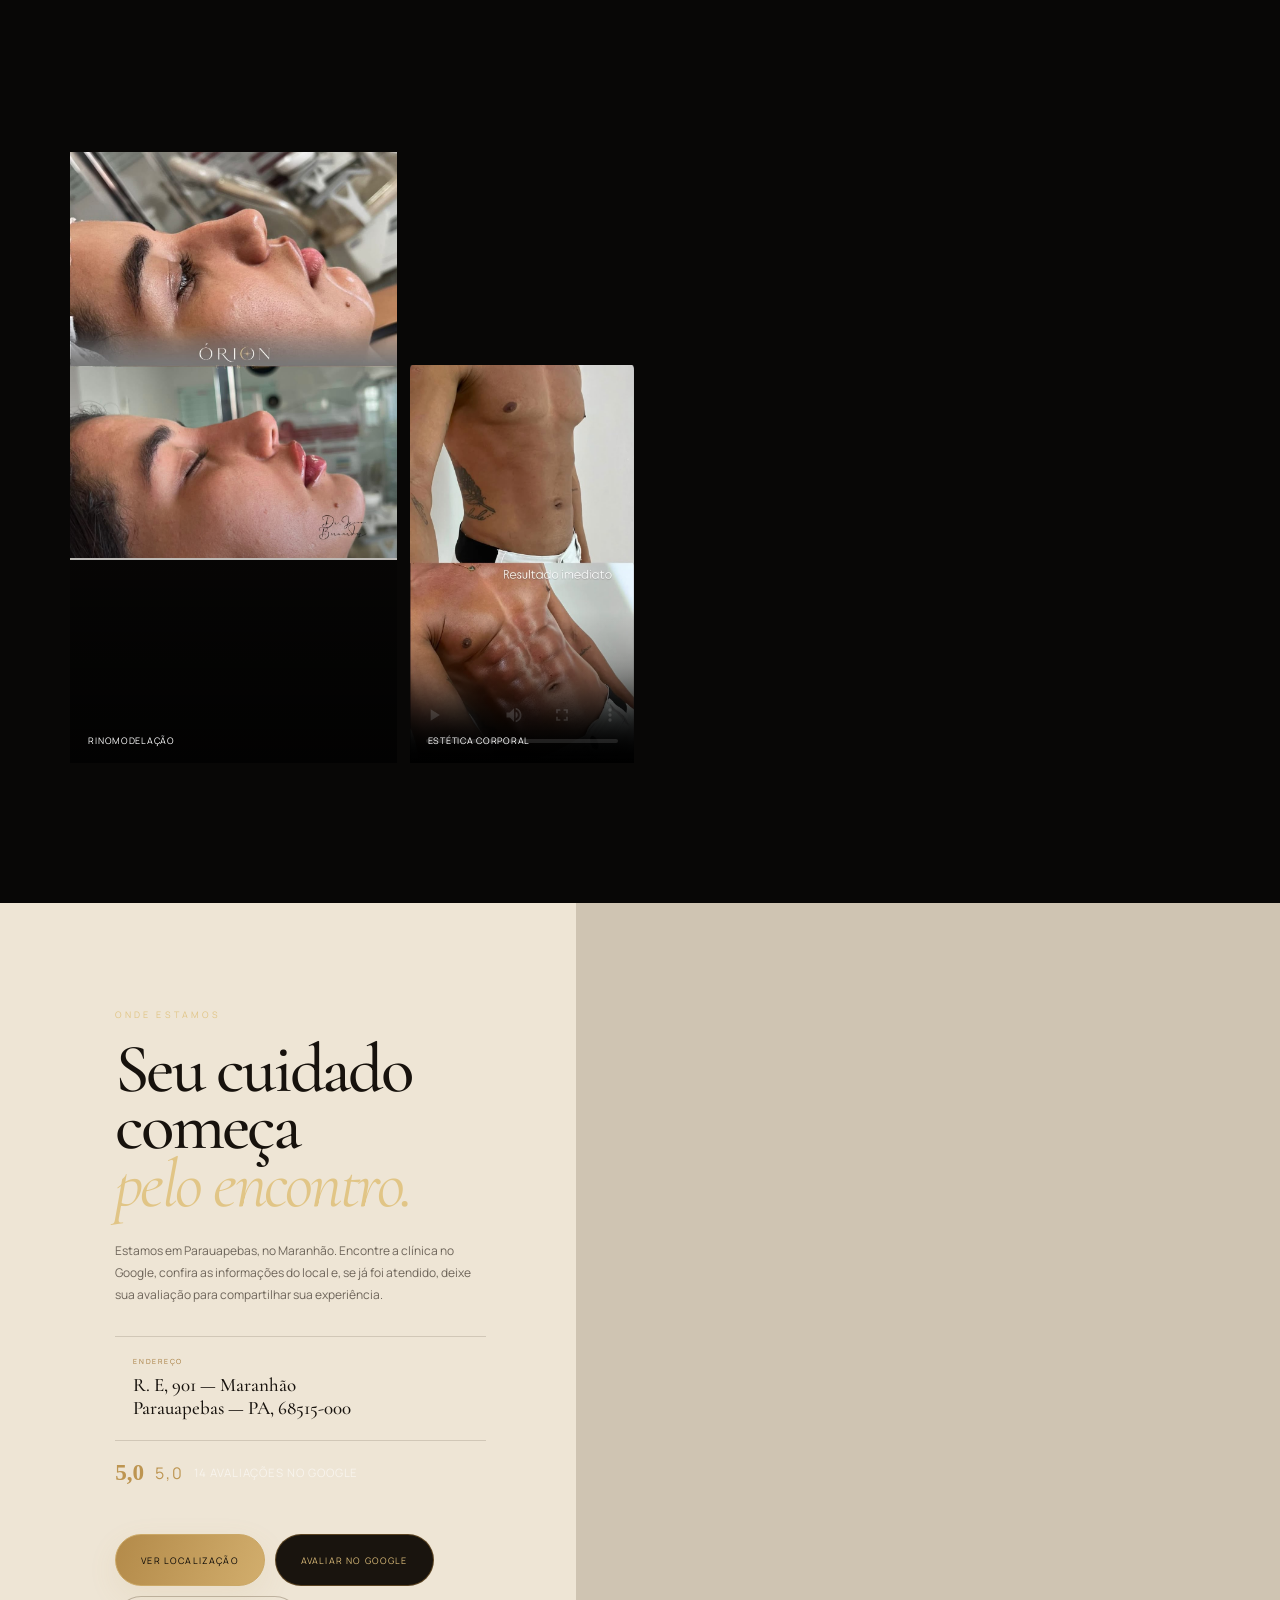
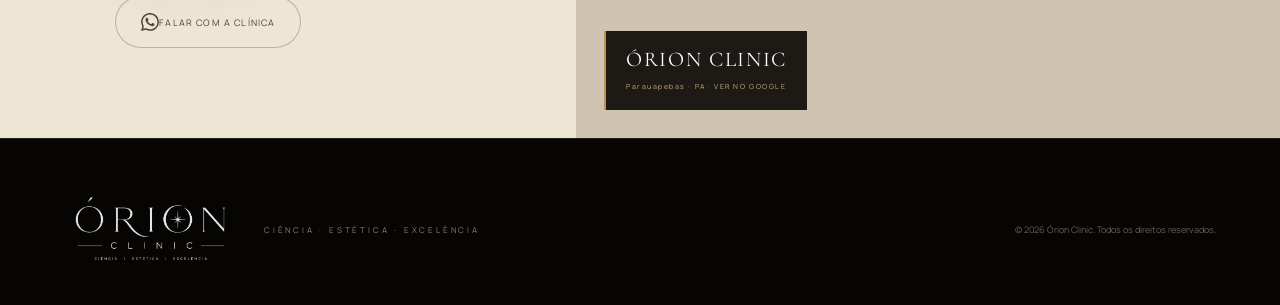
==== commit ce9d5bb7: "Corrige flip dos cards e navegacao dos cursos" ====
--- a/index.html
+++ b/index.html
@@ -1,3 +1,7 @@
+<!-- =======================================================================
+     ÓRION CLINIC — PÁGINA PRINCIPAL
+     Estrutura global, seções da clínica e pontos de entrada para formação.
+     ======================================================================= -->
 <!doctype html>
 <html lang="pt-BR">
 <head>
--- a/css/style.css
+++ b/css/style.css
@@ -1,3 +1,6 @@
+/* ==========================================================================
+   ÓRION CLINIC — ESTILOS GLOBAIS DO SITE
+   ========================================================================== */
 :root{
   --black:#070605;--black-2:#0c0a08;--panel:#12100d;--cream:#f4ecdd;--cream-2:#e8ddca;
   --gold:#bd9551;--gold-2:#e1c586;--gold-soft:rgba(225,197,134,.2);--line:rgba(225,197,134,.18);
